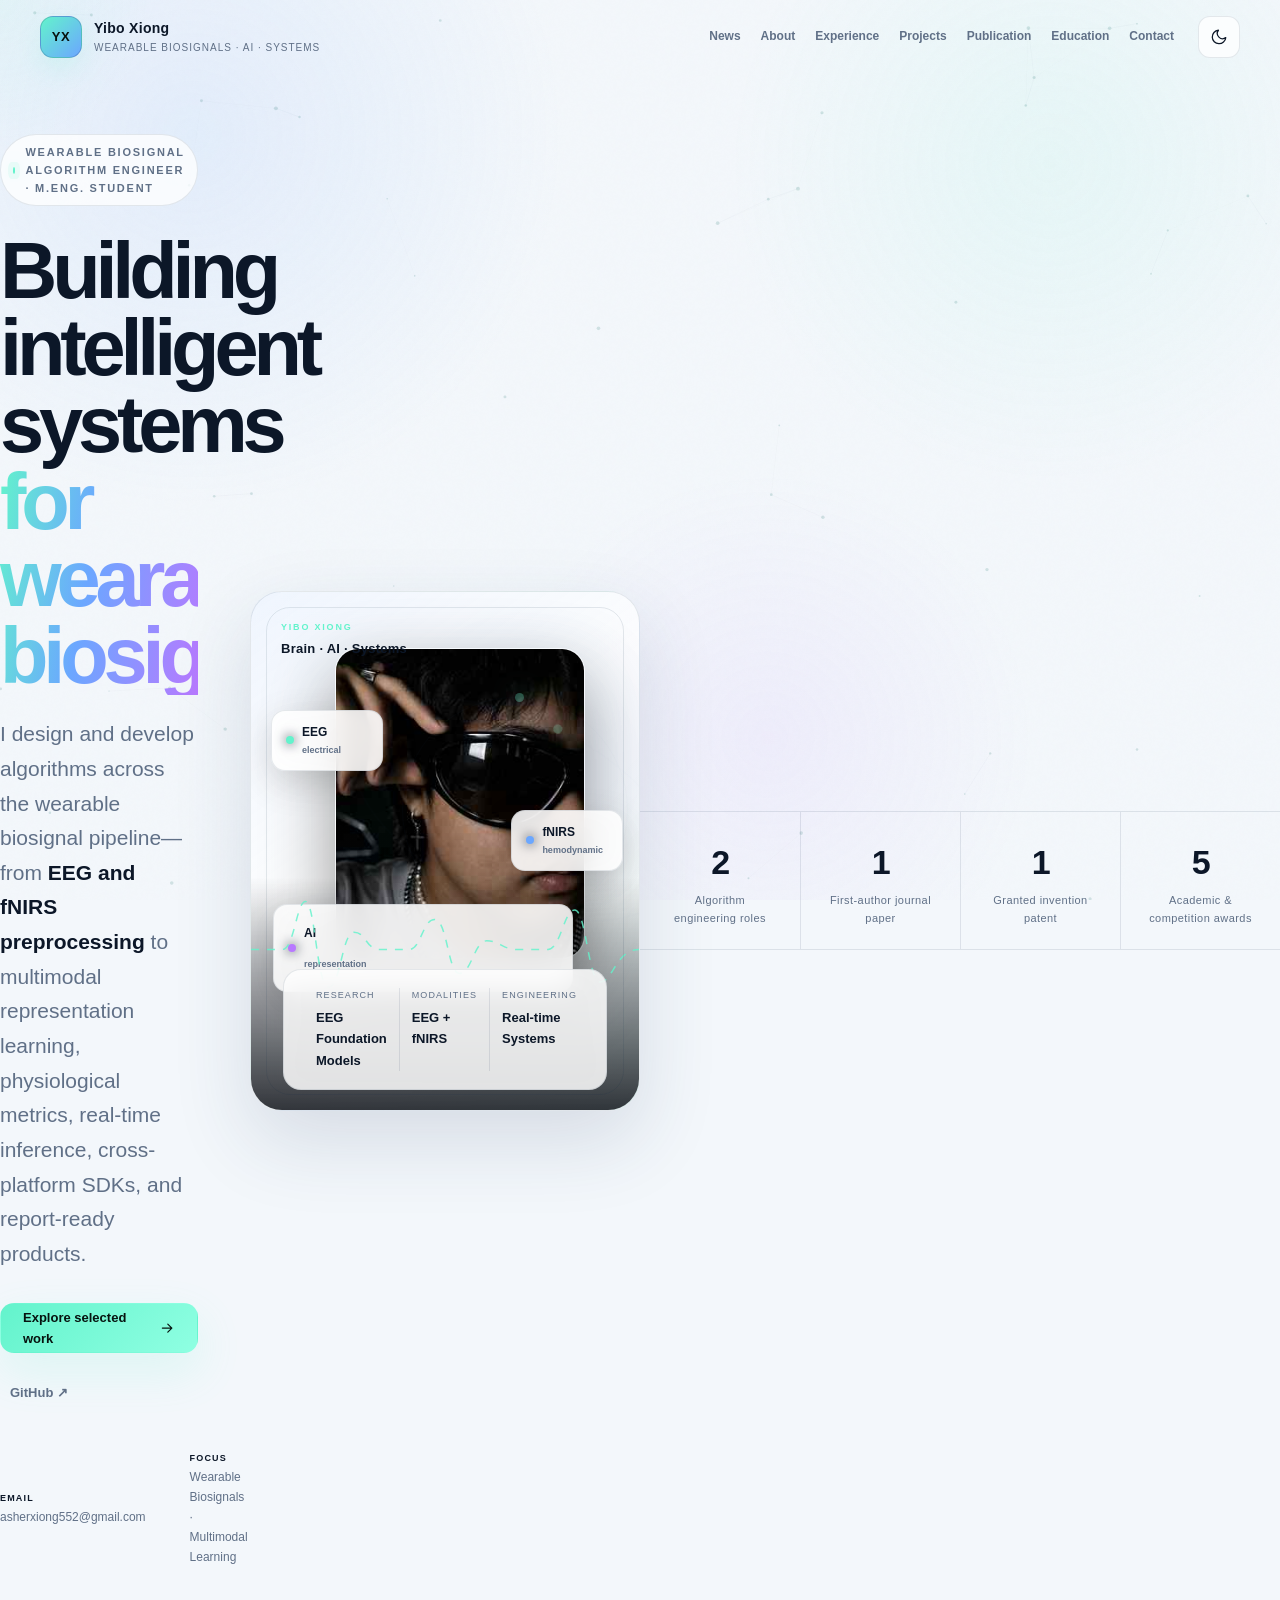
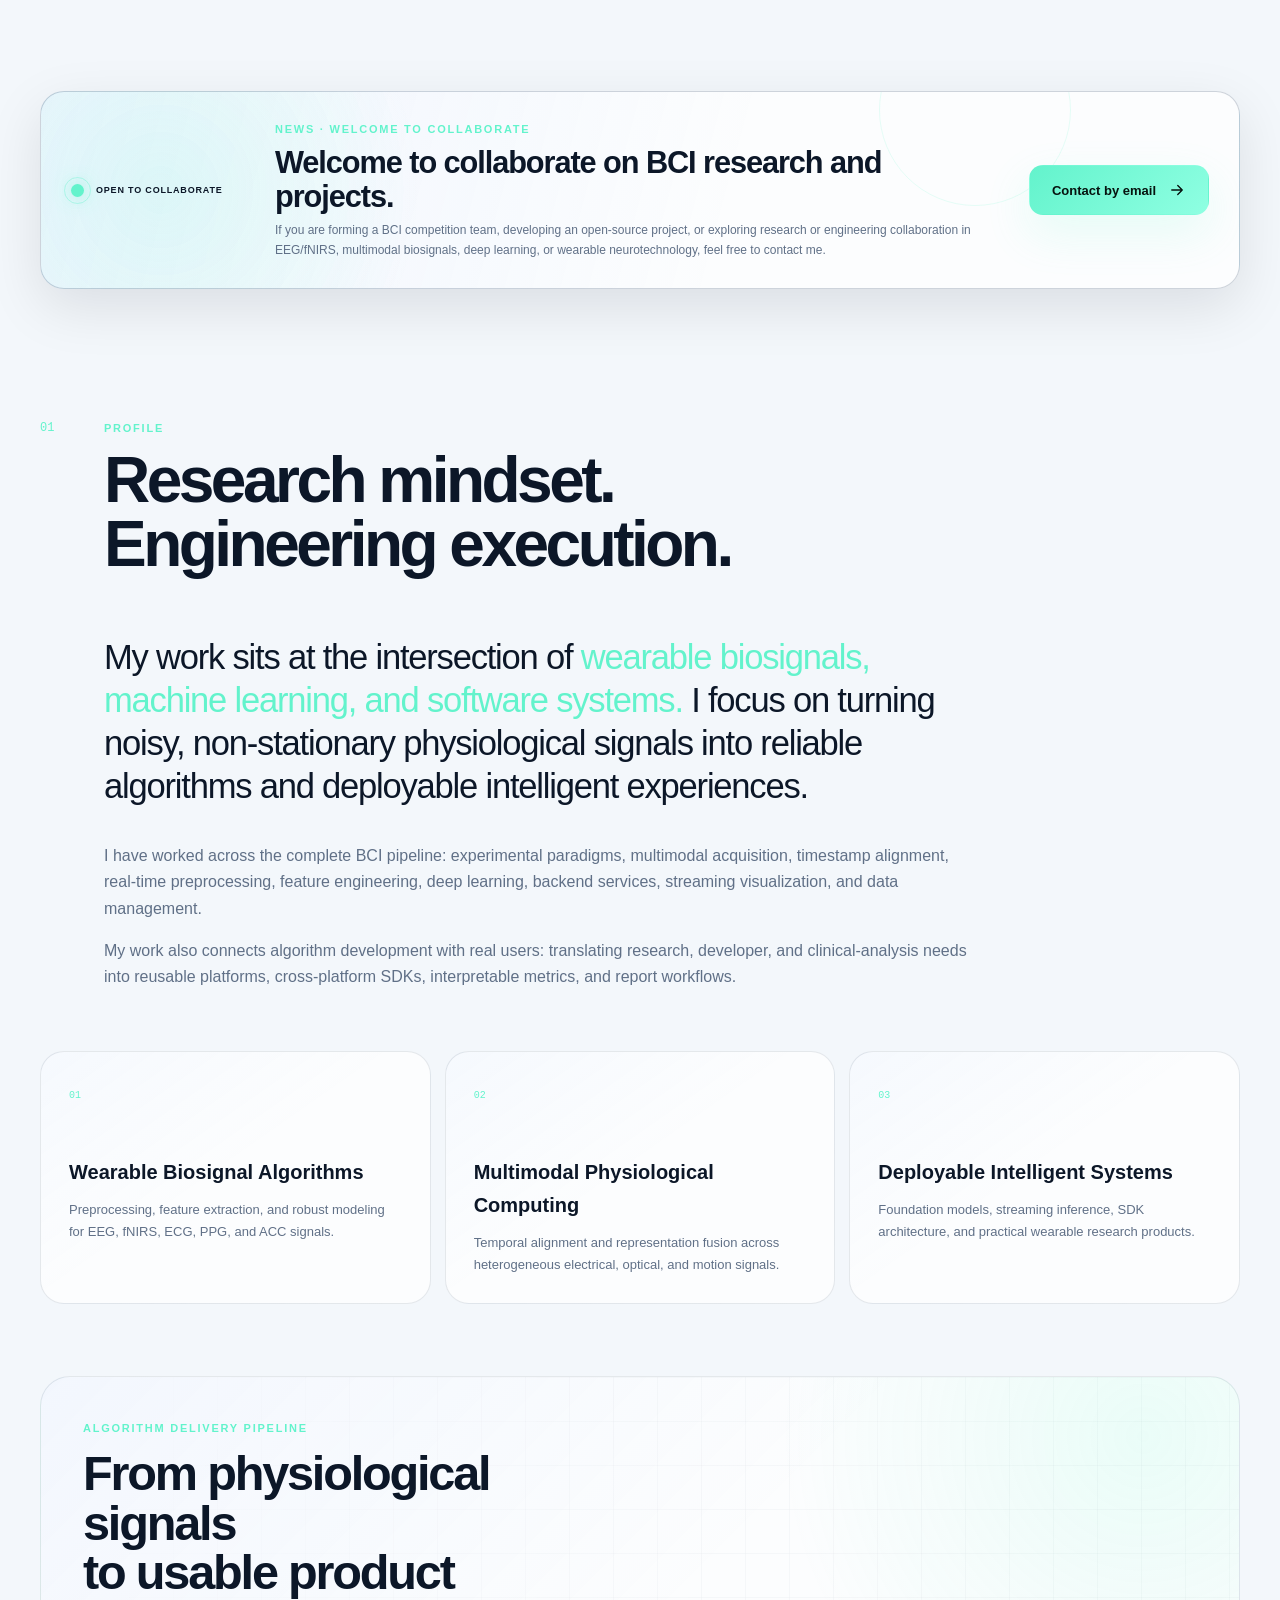
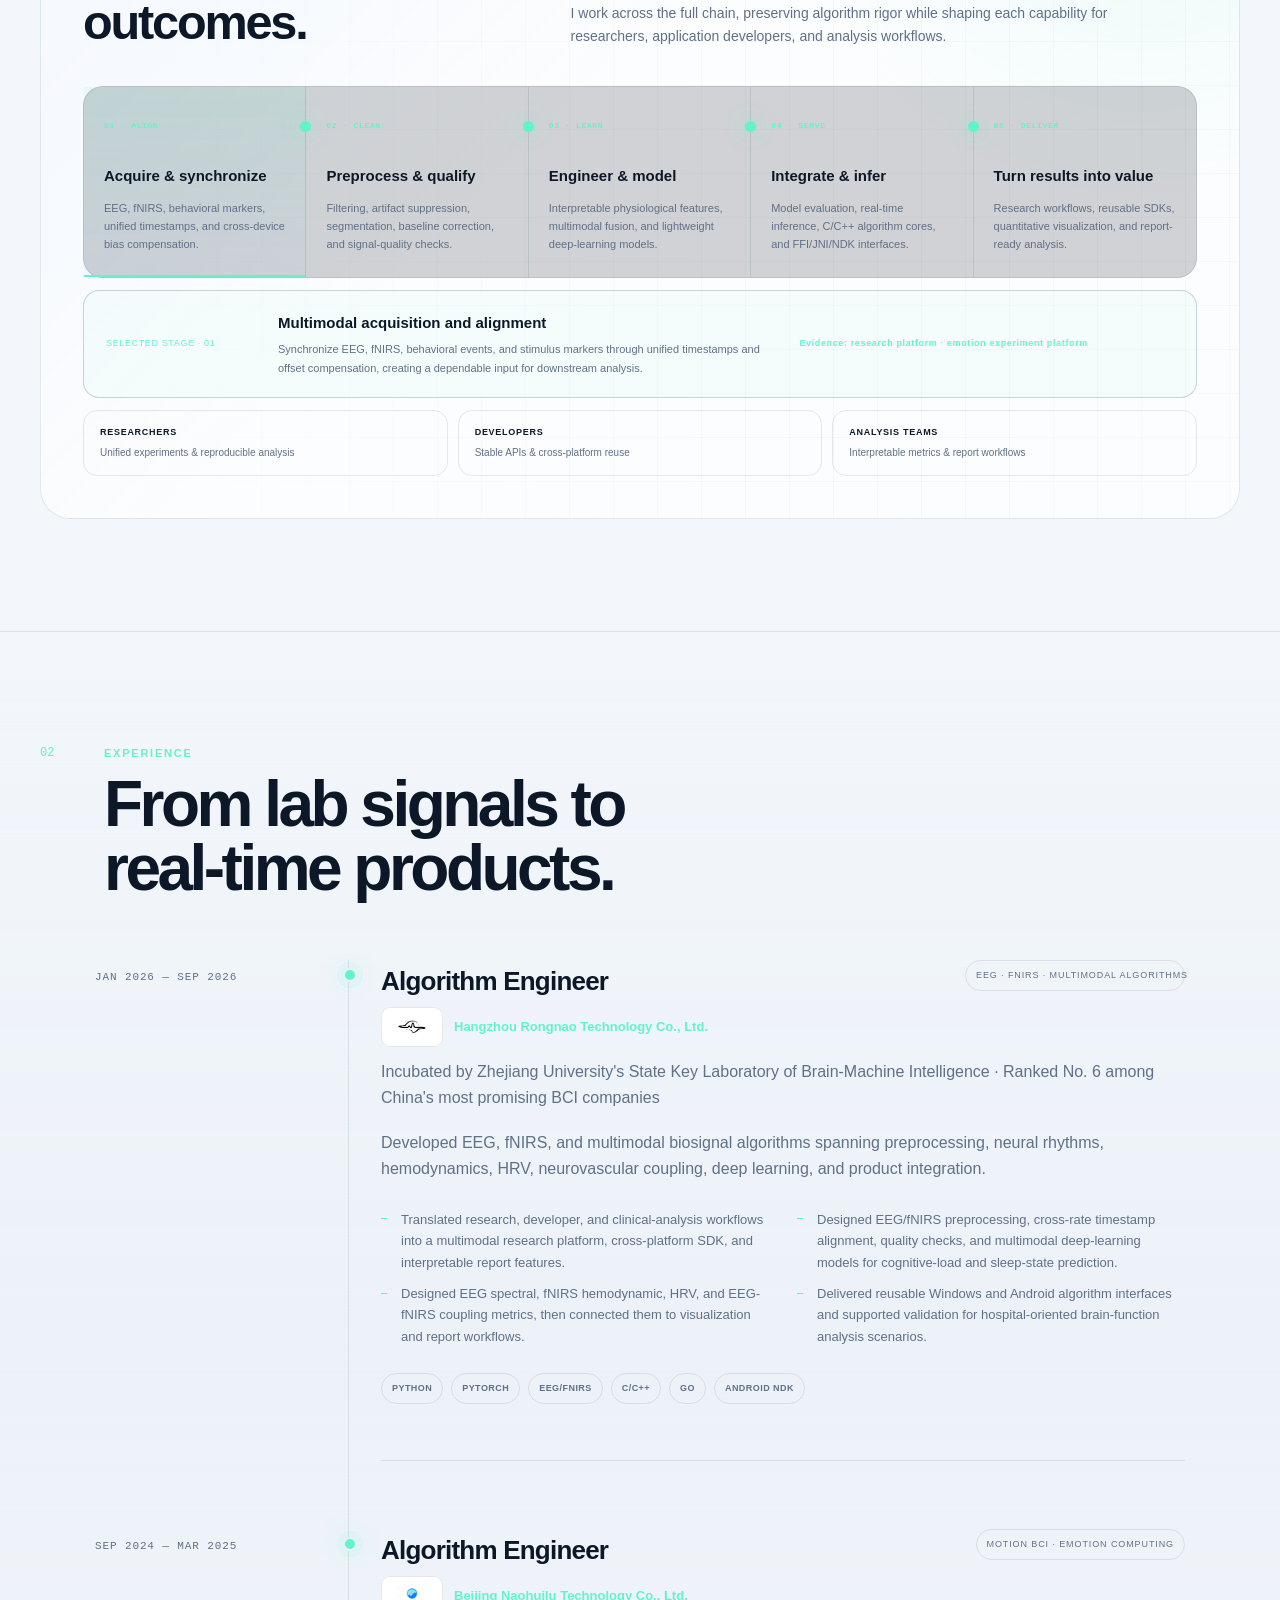
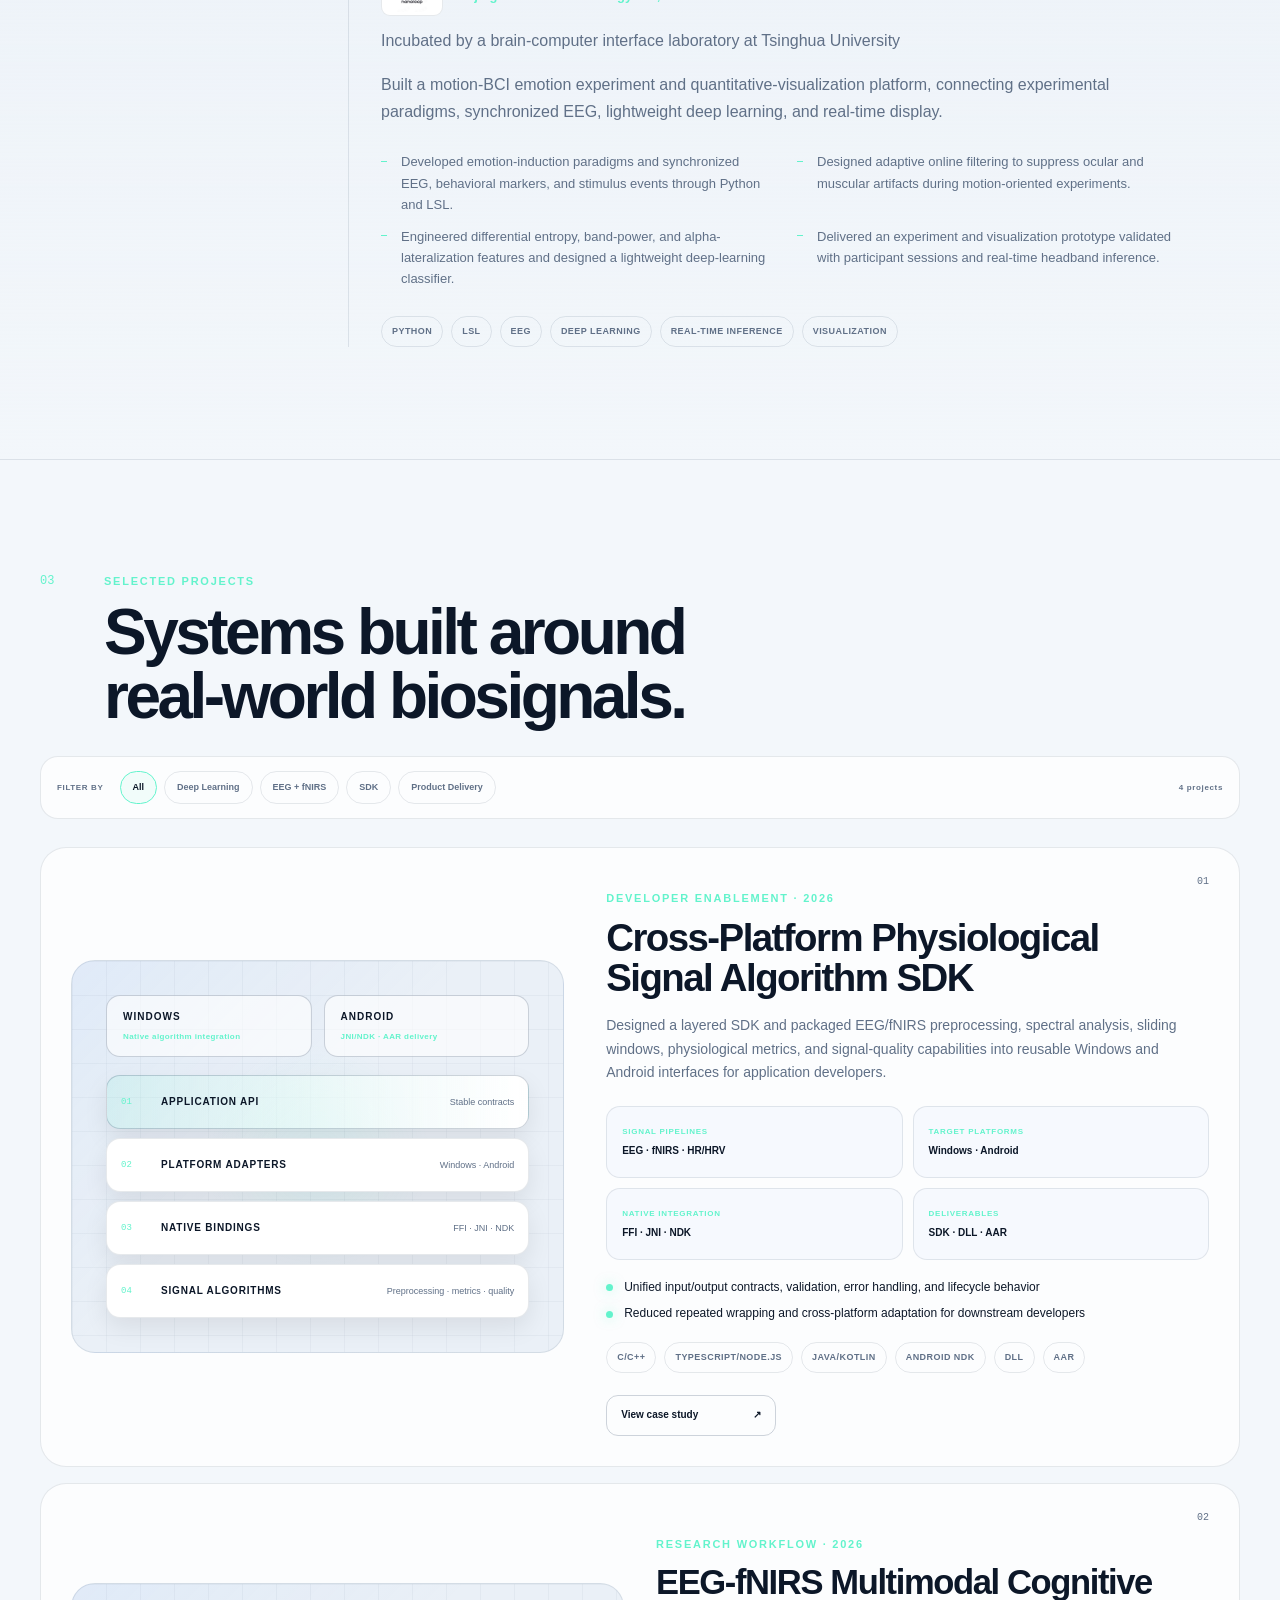
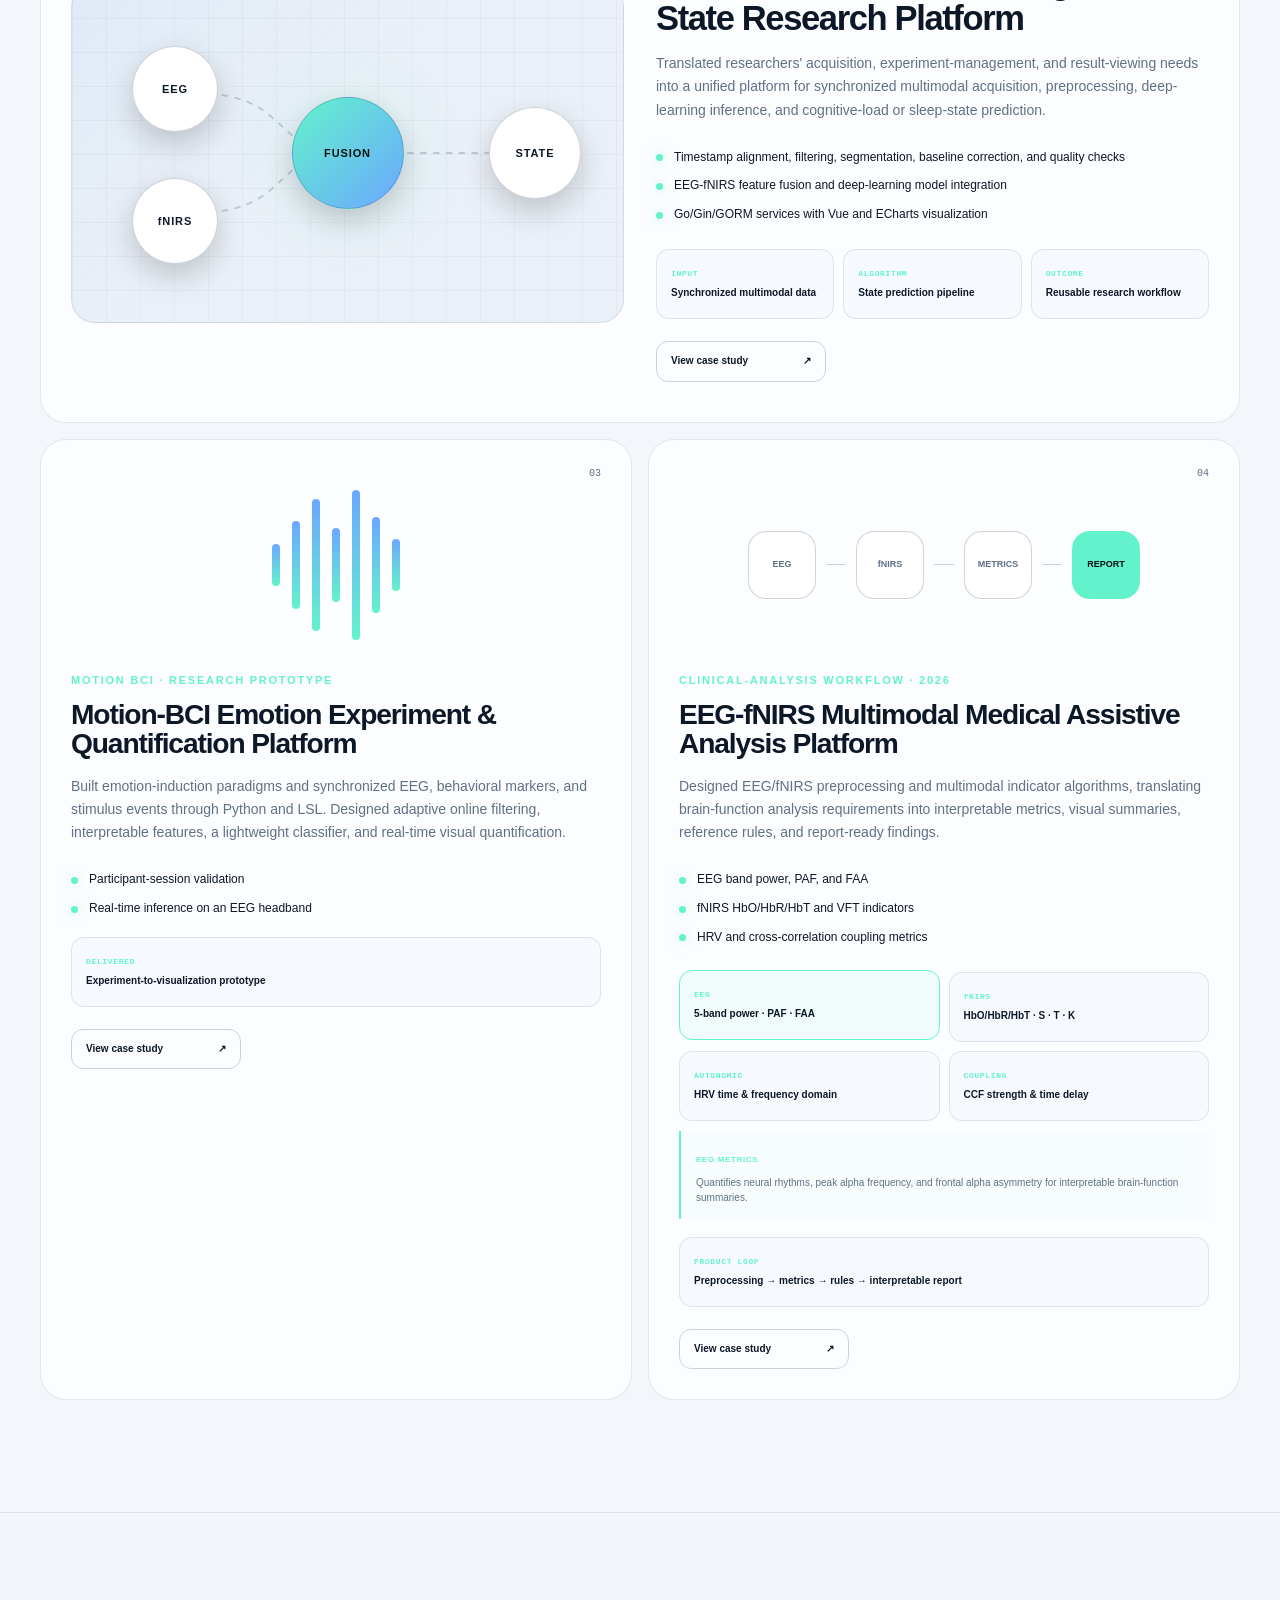
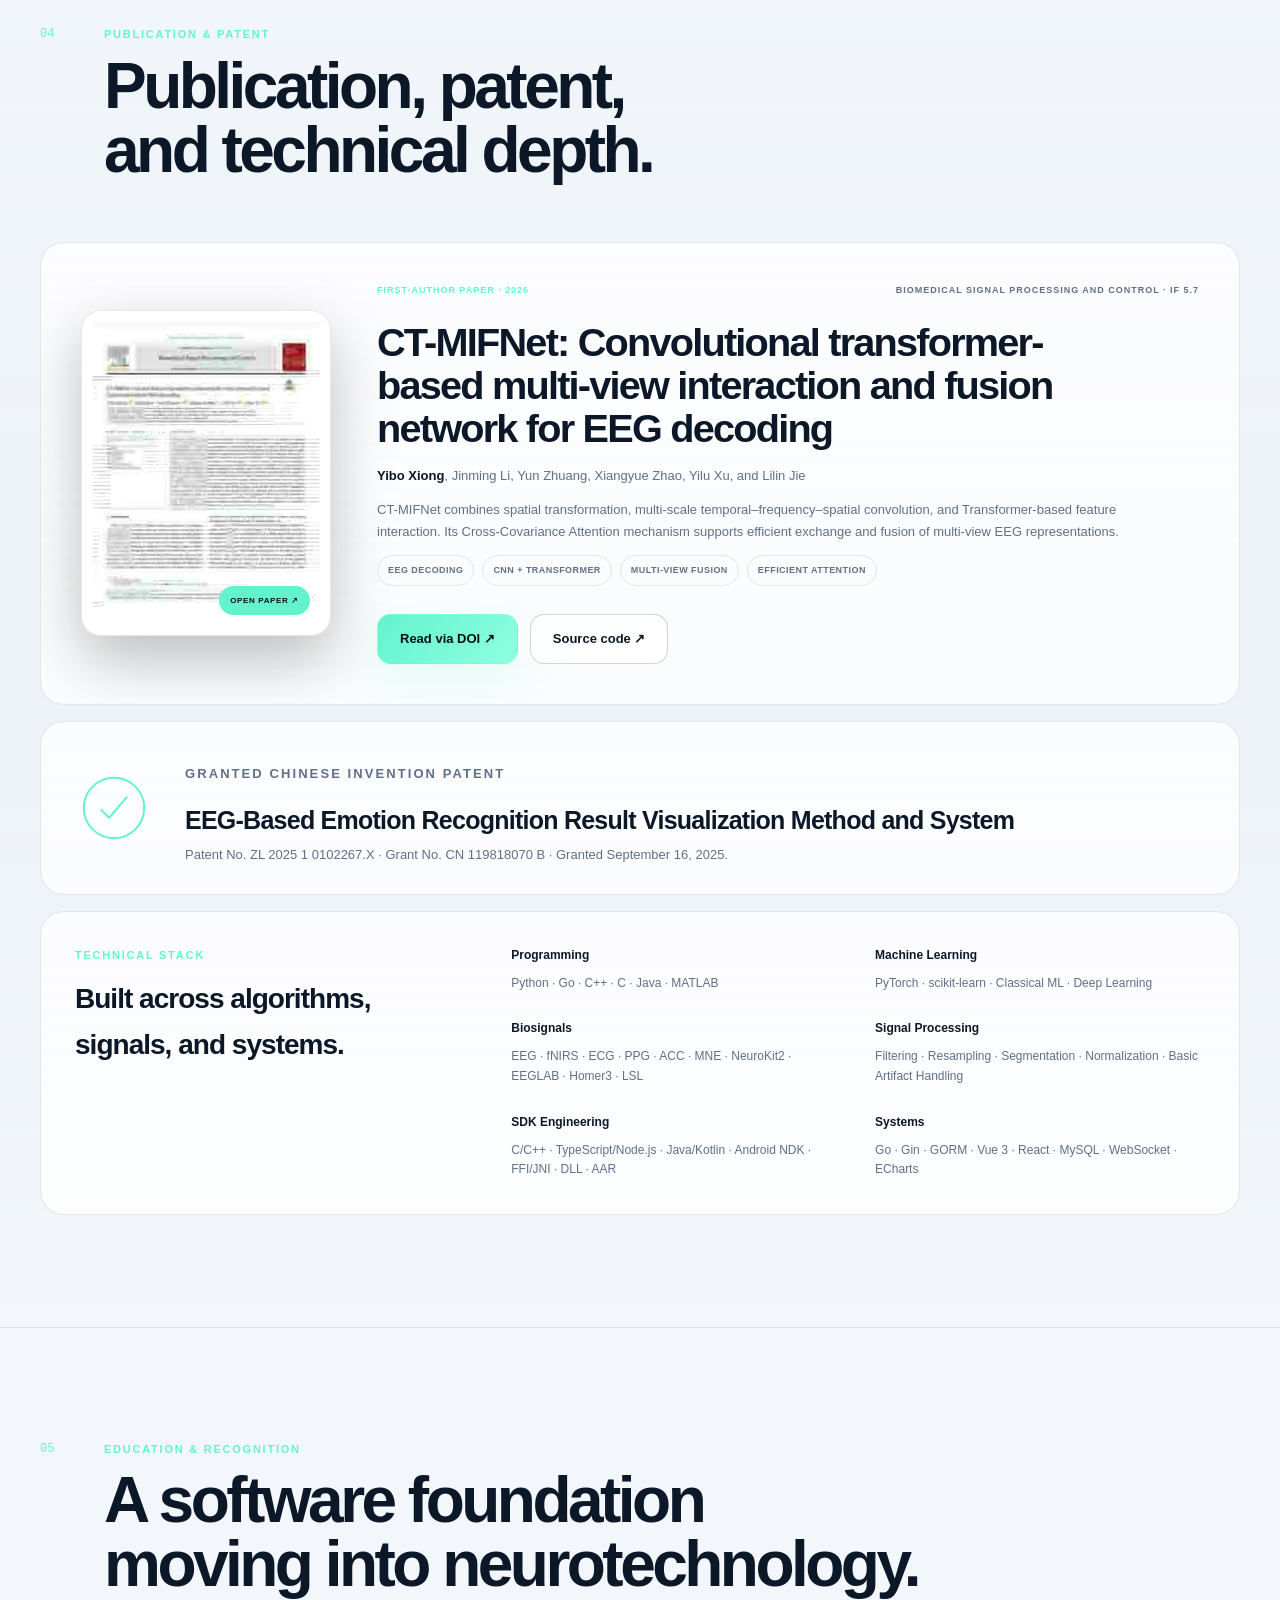
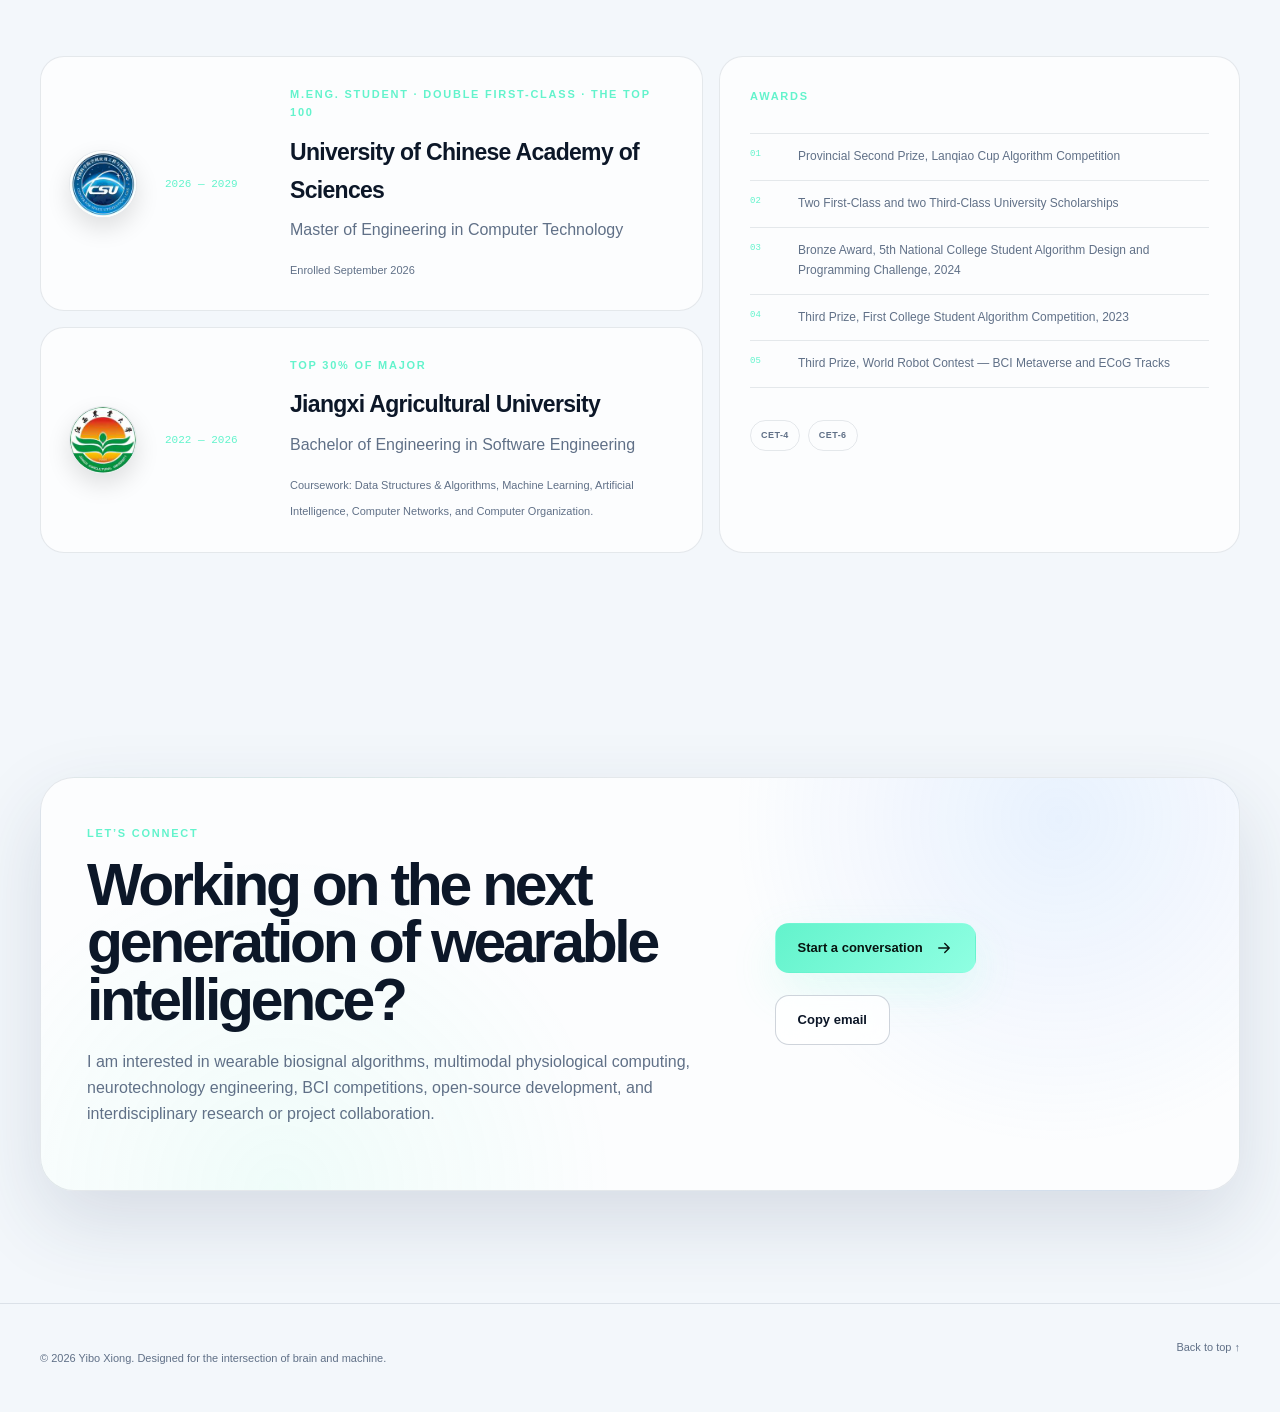
==== index.html @ da82bc23 "Simplify news to collaboration invitation" ====
<!DOCTYPE html>
<html lang="en" data-theme="dark">
<head>
  <meta charset="UTF-8" />
  <meta name="viewport" content="width=device-width, initial-scale=1.0" />
  <meta name="description" content="Yibo Xiong — Wearable Biosignal Algorithm Engineer building cross-platform SDKs and deployable systems for EEG, fNIRS, ECG, PPG, ACC, and multimodal physiological signals." />
  <meta name="theme-color" content="#070b14" />
  <meta property="og:title" content="Yibo Xiong — Wearable Biosignal Algorithm Engineer" />
  <meta property="og:description" content="Algorithms and intelligent systems for wearable biosignals." />
  <meta property="og:type" content="website" />
  <meta property="og:image" content="assets/og-cover.svg" />
  <title>Yibo Xiong — Wearable Biosignal Algorithm Engineer</title>
  <link rel="icon" href="assets/favicon.svg" type="image/svg+xml" />
  <link rel="stylesheet" href="styles.css?v=20260909e" />
  <script type="application/ld+json">
  {
    "@context": "https://schema.org",
    "@type": "Person",
    "name": "Yibo Xiong",
    "jobTitle": "Wearable Biosignal Algorithm Engineer",
    "email": "mailto:asherxiong552@gmail.com",
    "knowsAbout": [
      "Brain-Computer Interfaces",
      "EEG",
      "fNIRS",
      "ECG",
      "PPG",
      "Accelerometer Signals",
      "Wearable Biosignal Processing",
      "Deep Learning",
      "Multimodal Signal Processing",
      "Real-Time Neurotechnology"
    ]
  }
  </script>
</head>
<body>
  <a class="skip-link" href="#main-content">Skip to content</a>
  <div class="scroll-progress" aria-hidden="true"><span></span></div>

  <canvas id="neural-canvas" aria-hidden="true"></canvas>
  <div class="noise" aria-hidden="true"></div>
  <div class="cursor-glow" aria-hidden="true"></div>

  <header class="site-header">
    <nav class="nav container" aria-label="Primary navigation">
      <a class="brand" href="#top" aria-label="Yibo Xiong home">
        <span class="brand-mark">YX</span>
        <span class="brand-copy">
          <strong>Yibo Xiong</strong>
          <small>Wearable Biosignals · AI · Systems</small>
        </span>
      </a>

      <button class="nav-toggle" type="button" aria-label="Open navigation" aria-expanded="false">
        <span></span><span></span><span></span>
      </button>

      <div class="nav-links">
        <a href="#news">News</a>
        <a href="#about">About</a>
        <a href="#experience">Experience</a>
        <a href="#work">Projects</a>
        <a href="#research">Publication</a>
        <a href="#education">Education</a>
        <a href="#contact">Contact</a>
      </div>

      <button class="theme-toggle" type="button" aria-label="Switch color theme">
        <svg class="sun-icon" viewBox="0 0 24 24" aria-hidden="true">
          <circle cx="12" cy="12" r="4"></circle>
          <path d="M12 2v2M12 20v2M4.93 4.93l1.42 1.42M17.66 17.66l1.41 1.41M2 12h2M20 12h2M4.93 19.07l1.42-1.42M17.66 6.34l1.41-1.41"></path>
        </svg>
        <svg class="moon-icon" viewBox="0 0 24 24" aria-hidden="true">
          <path d="M21 12.79A9 9 0 1 1 11.21 3 7 7 0 0 0 21 12.79Z"></path>
        </svg>
      </button>
    </nav>
  </header>

  <main id="main-content">
    <section class="hero section" id="top">
      <div class="container hero-grid">
        <div class="hero-copy reveal">
          <div class="eyebrow">
            <span class="status-dot"></span>
            Wearable Biosignal Algorithm Engineer · M.Eng. Student
          </div>

          <h1>
            Building intelligent systems
            <span class="gradient-text">for wearable biosignals.</span>
          </h1>

          <p class="hero-lead">
            I design and develop algorithms across the wearable biosignal pipeline—from
            <strong>EEG and fNIRS preprocessing</strong> to multimodal representation learning,
            physiological metrics, real-time inference, cross-platform SDKs, and report-ready products.
          </p>

          <div class="hero-actions">
            <a class="button button-primary" href="#work">
              Explore selected work
              <svg viewBox="0 0 24 24" aria-hidden="true"><path d="M5 12h14M13 6l6 6-6 6"></path></svg>
            </a>
            <a class="button button-ghost" href="https://github.com/XCZchaos" target="_blank" rel="noopener">GitHub ↗</a>
          </div>

          <div class="hero-meta">
            <a href="mailto:asherxiong552@gmail.com">
              <span>Email</span>
              asherxiong552@gmail.com
            </a>
            <span class="meta-divider"></span>
            <span>
              <span>Focus</span>
              Wearable Biosignals · Multimodal Learning
            </span>
          </div>
        </div>

        <div class="hero-visual reveal" aria-label="Interactive neural signal visualization">
          <div class="orbital-card portrait-orbit">
            <img class="hero-portrait" fetchpriority="high" decoding="async" src="assets/profile.webp" onerror="this.onerror=null;this.src='assets/profile.svg'" alt="Portrait of Yibo Xiong" />
            <div class="portrait-shade"></div>
            <div class="orbital-ring ring-one"></div>
            <div class="orbital-ring ring-two"></div>
            <div class="portrait-signature"><span>YIBO XIONG</span><strong>Brain · AI · Systems</strong></div>
            <div class="signal-chip chip-eeg"><span class="chip-dot"></span>EEG<small>electrical</small></div>
            <div class="signal-chip chip-fnirs"><span class="chip-dot"></span>fNIRS<small>hemodynamic</small></div>
            <div class="signal-chip chip-ai"><span class="chip-dot"></span>AI<small>representation</small></div>
            <svg class="wave wave-one" viewBox="0 0 520 140" preserveAspectRatio="none" aria-hidden="true"><path d="M0,74 C25,74 24,74 42,74 C58,74 61,18 73,18 C86,18 88,118 104,118 C120,118 122,54 138,54 C155,54 153,74 173,74 C191,74 195,74 212,74 C228,74 230,39 246,39 C263,39 264,102 279,102 C296,102 299,64 316,64 C334,64 337,74 356,74 C375,74 377,74 398,74 C415,74 419,28 434,28 C449,28 452,112 468,112 C485,112 489,74 520,74"></path></svg>
            <div class="metric-panel"><div><small>Research</small><strong>EEG Foundation Models</strong></div><div><small>Modalities</small><strong>EEG + fNIRS</strong></div><div><small>Engineering</small><strong>Real-time Systems</strong></div></div>
          </div>
        </div>
      </div>

      <div class="container stat-strip reveal">
        <article>
          <strong data-count="2">0</strong>
          <span>Algorithm engineering roles</span>
        </article>
        <article>
          <strong data-count="1">0</strong>
          <span>First-author journal paper</span>
        </article>
        <article>
          <strong data-count="1">0</strong>
          <span>Granted invention patent</span>
        </article>
        <article>
          <strong data-count="5">0</strong>
          <span>Academic & competition awards</span>
        </article>
      </div>
    </section>

    <section class="news-section" id="news" aria-labelledby="news-title">
      <div class="container">
        <article class="news-card reveal">
          <div class="news-status" aria-hidden="true">
            <span class="news-pulse"></span>
            <small>OPEN TO COLLABORATE</small>
          </div>
          <div class="news-copy">
            <p class="kicker">NEWS · WELCOME TO COLLABORATE</p>
            <h2 id="news-title">Welcome to collaborate on BCI research and projects.</h2>
            <p>If you are forming a BCI competition team, developing an open-source project, or exploring research or engineering collaboration in EEG/fNIRS, multimodal biosignals, deep learning, or wearable neurotechnology, feel free to contact me.</p>
          </div>
          <a class="button button-primary news-action" href="mailto:asherxiong552@gmail.com?subject=BCI%20Research%20or%20Project%20Collaboration">
            Contact by email
            <svg viewBox="0 0 24 24" aria-hidden="true"><path d="M5 12h14M13 6l6 6-6 6"></path></svg>
          </a>
        </article>
      </div>
    </section>

    <section class="section" id="about">
      <div class="container">
        <div class="section-heading reveal">
          <span class="section-index">01</span>
          <div>
            <p class="kicker">Profile</p>
            <h2>Research mindset.<br />Engineering execution.</h2>
          </div>
        </div>

        <div class="about-grid">
          <article class="about-statement reveal">
            <p class="large-copy">
              My work sits at the intersection of
              <span>wearable biosignals, machine learning, and software systems.</span>
              I focus on turning noisy, non-stationary physiological signals
              into reliable algorithms and deployable intelligent experiences.
            </p>
            <p>
              I have worked across the complete BCI pipeline: experimental paradigms,
              multimodal acquisition, timestamp alignment, real-time preprocessing,
              feature engineering, deep learning, backend services, streaming
              visualization, and data management.
            </p>
            <p>
              My work also connects algorithm development with real users: translating
              research, developer, and clinical-analysis needs into reusable platforms,
              cross-platform SDKs, interpretable metrics, and report workflows.
            </p>
          </article>

          <div class="focus-grid focus-grid-three reveal">
            <article class="focus-card"><span>01</span><h3>Wearable Biosignal Algorithms</h3><p>Preprocessing, feature extraction, and robust modeling for EEG, fNIRS, ECG, PPG, and ACC signals.</p></article>
            <article class="focus-card"><span>02</span><h3>Multimodal Physiological Computing</h3><p>Temporal alignment and representation fusion across heterogeneous electrical, optical, and motion signals.</p></article>
            <article class="focus-card"><span>03</span><h3>Deployable Intelligent Systems</h3><p>Foundation models, streaming inference, SDK architecture, and practical wearable research products.</p></article>
          </div>
        </div>

        <article class="delivery-pipeline reveal" aria-labelledby="pipeline-title">
          <div class="pipeline-intro">
            <p class="kicker">Algorithm delivery pipeline</p>
            <h3 id="pipeline-title">From physiological signals<br />to usable product outcomes.</h3>
            <p>I work across the full chain, preserving algorithm rigor while shaping each capability for researchers, application developers, and analysis workflows.</p>
          </div>
          <div class="pipeline-stages" role="group" aria-label="Interactive algorithm delivery stages">
            <button class="pipeline-stage active" type="button" data-stage="align" aria-pressed="true">
              <span>01 · ALIGN</span>
              <strong>Acquire & synchronize</strong>
              <p>EEG, fNIRS, behavioral markers, unified timestamps, and cross-device bias compensation.</p>
            </button>
            <button class="pipeline-stage" type="button" data-stage="clean" aria-pressed="false">
              <span>02 · CLEAN</span>
              <strong>Preprocess & qualify</strong>
              <p>Filtering, artifact suppression, segmentation, baseline correction, and signal-quality checks.</p>
            </button>
            <button class="pipeline-stage" type="button" data-stage="learn" aria-pressed="false">
              <span>03 · LEARN</span>
              <strong>Engineer & model</strong>
              <p>Interpretable physiological features, multimodal fusion, and lightweight deep-learning models.</p>
            </button>
            <button class="pipeline-stage" type="button" data-stage="serve" aria-pressed="false">
              <span>04 · SERVE</span>
              <strong>Integrate & infer</strong>
              <p>Model evaluation, real-time inference, C/C++ algorithm cores, and FFI/JNI/NDK interfaces.</p>
            </button>
            <button class="pipeline-stage" type="button" data-stage="deliver" aria-pressed="false">
              <span>05 · DELIVER</span>
              <strong>Turn results into value</strong>
              <p>Research workflows, reusable SDKs, quantitative visualization, and report-ready analysis.</p>
            </button>
          </div>
          <div class="pipeline-detail" aria-live="polite">
            <span>SELECTED STAGE · 01</span>
            <div><h4>Multimodal acquisition and alignment</h4><p>Synchronize EEG, fNIRS, behavioral events, and stimulus markers through unified timestamps and offset compensation, creating a dependable input for downstream analysis.</p></div>
            <strong>Evidence: research platform · emotion experiment platform</strong>
          </div>
          <div class="audience-strip" aria-label="Primary users served">
            <span>RESEARCHERS<small>Unified experiments & reproducible analysis</small></span>
            <span>DEVELOPERS<small>Stable APIs & cross-platform reuse</small></span>
            <span>ANALYSIS TEAMS<small>Interpretable metrics & report workflows</small></span>
          </div>
        </article>
      </div>
    </section>

    <section class="section section-alt" id="experience">
      <div class="container">
        <div class="section-heading reveal">
          <span class="section-index">02</span>
          <div>
            <p class="kicker">Experience</p>
            <h2>From lab signals to<br />real-time products.</h2>
          </div>
        </div>

        <div class="timeline">
          <article class="timeline-item reveal">
            <div class="timeline-date">JAN 2026 — SEP 2026</div>
            <div class="timeline-marker"></div>
            <div class="timeline-content">
              <div class="role-heading">
                <div>
                  <h3>Algorithm Engineer</h3>
                  <p class="company-line"><img src="assets/rongnao-logo-v2.png" alt="Rongnao Technology logo" /><span>Hangzhou Rongnao Technology Co., Ltd.</span></p>
                </div>
                <span>EEG · fNIRS · Multimodal algorithms</span>
              </div>
              <p class="company-note">Incubated by Zhejiang University's State Key Laboratory of Brain-Machine Intelligence · Ranked No. 6 among China's most promising BCI companies</p>
              <p>
                Developed EEG, fNIRS, and multimodal biosignal algorithms spanning preprocessing,
                neural rhythms, hemodynamics, HRV, neurovascular coupling, deep learning, and product integration.
              </p>
              <ul>
                <li>Translated research, developer, and clinical-analysis workflows into a multimodal research platform, cross-platform SDK, and interpretable report features.</li>
                <li>Designed EEG/fNIRS preprocessing, cross-rate timestamp alignment, quality checks, and multimodal deep-learning models for cognitive-load and sleep-state prediction.</li>
                <li>Designed EEG spectral, fNIRS hemodynamic, HRV, and EEG-fNIRS coupling metrics, then connected them to visualization and report workflows.</li>
                <li>Delivered reusable Windows and Android algorithm interfaces and supported validation for hospital-oriented brain-function analysis scenarios.</li>
              </ul>
              <div class="tag-row">
                <span>Python</span><span>PyTorch</span><span>EEG/fNIRS</span><span>C/C++</span><span>Go</span><span>Android NDK</span>
              </div>
            </div>
          </article>

          <article class="timeline-item reveal">
            <div class="timeline-date">SEP 2024 — MAR 2025</div>
            <div class="timeline-marker"></div>
            <div class="timeline-content">
              <div class="role-heading">
                <div>
                  <h3>Algorithm Engineer</h3>
                  <p class="company-line"><img src="assets/naohuilu-logo-v2.png" alt="Naohuilu Technology logo" /><span>Beijing Naohuilu Technology Co., Ltd.</span></p>
                </div>
                <span>Motion BCI · Emotion computing</span>
              </div>
              <p class="company-note">Incubated by a brain-computer interface laboratory at Tsinghua University</p>
              <p>
                Built a motion-BCI emotion experiment and quantitative-visualization platform,
                connecting experimental paradigms, synchronized EEG, lightweight deep learning, and real-time display.
              </p>
              <ul>
                <li>Developed emotion-induction paradigms and synchronized EEG, behavioral markers, and stimulus events through Python and LSL.</li>
                <li>Designed adaptive online filtering to suppress ocular and muscular artifacts during motion-oriented experiments.</li>
                <li>Engineered differential entropy, band-power, and alpha-lateralization features and designed a lightweight deep-learning classifier.</li>
                <li>Delivered an experiment and visualization prototype validated with participant sessions and real-time headband inference.</li>
              </ul>
              <div class="tag-row">
                <span>Python</span><span>LSL</span><span>EEG</span><span>Deep Learning</span><span>Real-time Inference</span><span>Visualization</span>
              </div>
            </div>
          </article>
        </div>
      </div>
    </section>

    <section class="section" id="work">
      <div class="container">
        <div class="section-heading reveal">
          <span class="section-index">03</span>
          <div>
            <p class="kicker">Selected Projects</p>
            <h2>Systems built around<br />real-world biosignals.</h2>
          </div>
        </div>

        <div class="project-toolbar reveal" aria-label="Filter selected projects">
          <span>FILTER BY</span>
          <div role="group" aria-label="Project categories">
            <button class="project-filter active" type="button" data-filter="all" aria-pressed="true">All</button>
            <button class="project-filter" type="button" data-filter="deep-learning" aria-pressed="false">Deep Learning</button>
            <button class="project-filter" type="button" data-filter="eeg-fnirs" aria-pressed="false">EEG + fNIRS</button>
            <button class="project-filter" type="button" data-filter="sdk" aria-pressed="false">SDK</button>
            <button class="project-filter" type="button" data-filter="product" aria-pressed="false">Product Delivery</button>
          </div>
          <p class="project-count" aria-live="polite">4 projects</p>
        </div>

        <div class="project-grid">
          <article class="project-card project-featured project-sdk reveal" data-project-tags="sdk eeg-fnirs product" data-project-id="sdk">
            <div class="project-number">01</div>
            <div class="project-graphic sdk-architecture" aria-hidden="true">
              <div class="sdk-platforms">
                <span>WINDOWS<small>Native algorithm integration</small></span>
                <span>ANDROID<small>JNI/NDK · AAR delivery</small></span>
              </div>
              <div class="sdk-layers">
                <div><span>01</span><strong>APPLICATION API</strong><small>Stable contracts</small></div>
                <div><span>02</span><strong>PLATFORM ADAPTERS</strong><small>Windows · Android</small></div>
                <div><span>03</span><strong>NATIVE BINDINGS</strong><small>FFI · JNI · NDK</small></div>
                <div><span>04</span><strong>SIGNAL ALGORITHMS</strong><small>Preprocessing · metrics · quality</small></div>
              </div>
            </div>
            <div class="project-copy">
              <p class="project-type">Developer enablement · 2026</p>
              <h3>Cross-Platform Physiological Signal Algorithm SDK</h3>
              <p>
                Designed a layered SDK and packaged EEG/fNIRS preprocessing, spectral analysis,
                sliding windows, physiological metrics, and signal-quality capabilities into
                reusable Windows and Android interfaces for application developers.
              </p>
              <div class="sdk-capabilities">
                <div><small>Signal pipelines</small><strong>EEG · fNIRS · HR/HRV</strong></div>
                <div><small>Target platforms</small><strong>Windows · Android</strong></div>
                <div><small>Native integration</small><strong>FFI · JNI · NDK</strong></div>
                <div><small>Deliverables</small><strong>SDK · DLL · AAR</strong></div>
              </div>
              <div class="project-highlights">
                <span>Unified input/output contracts, validation, error handling, and lifecycle behavior</span>
                <span>Reduced repeated wrapping and cross-platform adaptation for downstream developers</span>
              </div>
              <div class="tag-row">
                <span>C/C++</span><span>TypeScript/Node.js</span><span>Java/Kotlin</span><span>Android NDK</span><span>DLL</span><span>AAR</span>
              </div>
              <button class="project-open" type="button" data-project-open="sdk">View case study <span>↗</span></button>
            </div>
          </article>

          <article class="project-card project-featured reveal" data-project-tags="deep-learning eeg-fnirs product" data-project-id="research-platform">
            <div class="project-number">02</div>
            <div class="project-graphic graphic-multimodal" aria-hidden="true">
              <div class="modality eeg-node">EEG</div>
              <div class="modality fnirs-node">fNIRS</div>
              <div class="fusion-node">FUSION</div>
              <div class="prediction-node">STATE</div>
              <svg viewBox="0 0 600 340">
                <path d="M135 105 C240 105 215 170 300 170"></path>
                <path d="M135 235 C240 235 215 170 300 170"></path>
                <path d="M365 170 C430 170 445 170 500 170"></path>
              </svg>
            </div>
            <div class="project-copy">
              <p class="project-type">Research workflow · 2026</p>
              <h3>EEG-fNIRS Multimodal Cognitive State Research Platform</h3>
              <p>
                Translated researchers' acquisition, experiment-management, and result-viewing
                needs into a unified platform for synchronized multimodal acquisition, preprocessing,
                deep-learning inference, and cognitive-load or sleep-state prediction.
              </p>
              <div class="project-highlights">
                <span>Timestamp alignment, filtering, segmentation, baseline correction, and quality checks</span>
                <span>EEG-fNIRS feature fusion and deep-learning model integration</span>
                <span>Go/Gin/GORM services with Vue and ECharts visualization</span>
              </div>
              <div class="outcome-strip">
                <div><small>INPUT</small><strong>Synchronized multimodal data</strong></div>
                <div><small>ALGORITHM</small><strong>State prediction pipeline</strong></div>
                <div><small>OUTCOME</small><strong>Reusable research workflow</strong></div>
              </div>
              <button class="project-open" type="button" data-project-open="research-platform">View case study <span>↗</span></button>
            </div>
          </article>

          <article class="project-card reveal" data-project-tags="deep-learning product" data-project-id="emotion-platform">
            <div class="project-number">03</div>
            <div class="mini-wave" aria-hidden="true">
              <span></span><span></span><span></span><span></span><span></span><span></span><span></span>
            </div>
            <div class="project-copy">
              <p class="project-type">Motion BCI · Research prototype</p>
              <h3>Motion-BCI Emotion Experiment & Quantification Platform</h3>
              <p>
                Built emotion-induction paradigms and synchronized EEG, behavioral markers,
                and stimulus events through Python and LSL. Designed adaptive online filtering,
                interpretable features, a lightweight classifier, and real-time visual quantification.
              </p>
              <div class="project-highlights">
                <span>Participant-session validation</span>
                <span>Real-time inference on an EEG headband</span>
              </div>
              <div class="compact-outcome"><small>DELIVERED</small><strong>Experiment-to-visualization prototype</strong></div>
              <button class="project-open" type="button" data-project-open="emotion-platform">View case study <span>↗</span></button>
            </div>
          </article>

          <article class="project-card reveal" data-project-tags="eeg-fnirs product" data-project-id="medical-platform">
            <div class="project-number">04</div>
            <div class="pipeline-graphic" aria-hidden="true">
              <span>EEG</span><i></i><span>fNIRS</span><i></i><span>METRICS</span><i></i><span>REPORT</span>
            </div>
            <div class="project-copy">
              <p class="project-type">Clinical-analysis workflow · 2026</p>
              <h3>EEG-fNIRS Multimodal Medical Assistive Analysis Platform</h3>
              <p>
                Designed EEG/fNIRS preprocessing and multimodal indicator algorithms,
                translating brain-function analysis requirements into interpretable metrics,
                visual summaries, reference rules, and report-ready findings.
              </p>
              <div class="project-highlights">
                <span>EEG band power, PAF, and FAA</span>
                <span>fNIRS HbO/HbR/HbT and VFT indicators</span>
                <span>HRV and cross-correlation coupling metrics</span>
              </div>
              <div class="metric-board" role="group" aria-label="Explore medical analysis algorithm groups">
                <button class="metric-option active" type="button" data-metric="eeg" aria-pressed="true"><small>EEG</small><strong>5-band power · PAF · FAA</strong></button>
                <button class="metric-option" type="button" data-metric="fnirs" aria-pressed="false"><small>fNIRS</small><strong>HbO/HbR/HbT · S · T · K</strong></button>
                <button class="metric-option" type="button" data-metric="hrv" aria-pressed="false"><small>AUTONOMIC</small><strong>HRV time & frequency domain</strong></button>
                <button class="metric-option" type="button" data-metric="coupling" aria-pressed="false"><small>COUPLING</small><strong>CCF strength & time delay</strong></button>
              </div>
              <div class="metric-detail" aria-live="polite"><span>EEG METRICS</span><p>Quantifies neural rhythms, peak alpha frequency, and frontal alpha asymmetry for interpretable brain-function summaries.</p></div>
              <div class="compact-outcome"><small>PRODUCT LOOP</small><strong>Preprocessing → metrics → rules → interpretable report</strong></div>
              <button class="project-open" type="button" data-project-open="medical-platform">View case study <span>↗</span></button>
            </div>
          </article>
        </div>
      </div>
    </section>

    <section class="section section-alt" id="research">
      <div class="container">
        <div class="section-heading reveal">
          <span class="section-index">04</span>
          <div>
            <p class="kicker">Publication & Patent</p>
            <h2>Publication, patent,<br />and technical depth.</h2>
          </div>
        </div>

        <div class="research-grid">
          <article class="publication-card publication-feature reveal">
            <a class="paper-preview" href="https://doi.org/10.1016/j.bspc.2025.108421" target="_blank" rel="noopener" aria-label="Open CT-MIFNet paper via DOI"><img src="assets/paper.webp" loading="lazy" decoding="async" onerror="this.onerror=null;this.src='assets/paper.svg'" alt="First page of the CT-MIFNet journal paper" /><span>OPEN PAPER ↗</span></a>
            <div class="publication-copy">
              <div class="pub-topline"><span>FIRST-AUTHOR PAPER · 2026</span><span>Biomedical Signal Processing and Control · IF 5.7</span></div>
              <h3>CT-MIFNet: Convolutional transformer-based multi-view interaction and fusion network for EEG decoding</h3>
              <p class="pub-authors"><strong>Yibo Xiong</strong>, Jinming Li, Yun Zhuang, Xiangyue Zhao, Yilu Xu, and Lilin Jie</p>
              <p>CT-MIFNet combines spatial transformation, multi-scale temporal–frequency–spatial convolution, and Transformer-based feature interaction. Its Cross-Covariance Attention mechanism supports efficient exchange and fusion of multi-view EEG representations.</p>
              <div class="research-meta"><span>EEG Decoding</span><span>CNN + Transformer</span><span>Multi-View Fusion</span><span>Efficient Attention</span></div>
              <div class="publication-actions"><a class="button button-primary" href="https://doi.org/10.1016/j.bspc.2025.108421" target="_blank" rel="noopener">Read via DOI ↗</a><a class="button button-secondary" href="https://github.com/XCZchaos/CT-MIFNet" target="_blank" rel="noopener">Source code ↗</a></div>
            </div>
          </article>

          <article class="patent-card reveal">
            <div class="patent-seal">
              <svg viewBox="0 0 80 80" aria-hidden="true">
                <circle cx="40" cy="40" r="31"></circle>
                <path d="M27 42l8 8 18-21"></path>
              </svg>
            </div>
            <p class="project-type">Granted Chinese invention patent</p>
            <h3>EEG-Based Emotion Recognition Result Visualization Method and System</h3>
            <p>
              Patent No. ZL 2025 1 0102267.X · Grant No. CN 119818070 B · Granted September 16, 2025.
            </p>
          </article>
        </div>

        <div class="skills-panel reveal">
          <div>
            <p class="kicker">Technical Stack</p>
            <h3>Built across algorithms, signals, and systems.</h3>
          </div>
          <div class="skill-columns">
            <div>
              <h4>Programming</h4>
              <p>Python · Go · C++ · C · Java · MATLAB</p>
            </div>
            <div>
              <h4>Machine Learning</h4>
              <p>PyTorch · scikit-learn · Classical ML · Deep Learning</p>
            </div>
            <div>
              <h4>Biosignals</h4>
              <p>EEG · fNIRS · ECG · PPG · ACC · MNE · NeuroKit2 · EEGLAB · Homer3 · LSL</p>
            </div>
            <div>
              <h4>Signal Processing</h4>
              <p>Filtering · Resampling · Segmentation · Normalization · Basic Artifact Handling</p>
            </div>
            <div>
              <h4>SDK Engineering</h4>
              <p>C/C++ · TypeScript/Node.js · Java/Kotlin · Android NDK · FFI/JNI · DLL · AAR</p>
            </div>
            <div>
              <h4>Systems</h4>
              <p>Go · Gin · GORM · Vue 3 · React · MySQL · WebSocket · ECharts</p>
            </div>
          </div>
        </div>
      </div>
    </section>

    <section class="section" id="education">
      <div class="container">
        <div class="section-heading reveal">
          <span class="section-index">05</span>
          <div>
            <p class="kicker">Education & Recognition</p>
            <h2>A software foundation<br />moving into neurotechnology.</h2>
          </div>
        </div>

        <div class="education-grid">
          <div class="education-list">
            <article class="education-card reveal">
              <img class="edu-logo" loading="lazy" decoding="async" src="assets/csu.webp" onerror="this.onerror=null;this.src='assets/csu-logo.svg'" alt="Center for Space Utilization, Chinese Academy of Sciences logo" />
              <div class="edu-year">2026 — 2029</div>
              <div><p class="project-type">M.Eng. student · Double First-Class · THE Top 100</p><h3>University of Chinese Academy of Sciences</h3><p>Master of Engineering in Computer Technology</p><small>Enrolled September 2026</small></div>
            </article>

            <article class="education-card reveal">
              <img class="edu-logo" loading="lazy" decoding="async" src="assets/jxau.webp" onerror="this.onerror=null;this.src='assets/jxau-logo.svg'" alt="Jiangxi Agricultural University logo" />
              <div class="edu-year">2022 — 2026</div>
              <div><p class="project-type">Top 30% of major</p><h3>Jiangxi Agricultural University</h3><p>Bachelor of Engineering in Software Engineering</p><small>Coursework: Data Structures & Algorithms, Machine Learning, Artificial Intelligence, Computer Networks, and Computer Organization.</small></div>
            </article>
          </div>

          <div class="awards-card reveal">
            <p class="kicker">Awards</p>
            <ol>
              <li><span>01</span><p>Provincial Second Prize, Lanqiao Cup Algorithm Competition</p></li>
              <li><span>02</span><p>Two First-Class and two Third-Class University Scholarships</p></li>
              <li><span>03</span><p>Bronze Award, 5th National College Student Algorithm Design and Programming Challenge, 2024</p></li>
              <li><span>04</span><p>Third Prize, First College Student Algorithm Competition, 2023</p></li>
              <li><span>05</span><p>Third Prize, World Robot Contest — BCI Metaverse and ECoG Tracks</p></li>
            </ol>
            <div class="certificates">
              <span>CET-4</span>
              <span>CET-6</span>
            </div>
          </div>
        </div>
      </div>
    </section>

    <section class="contact section" id="contact">
      <div class="container contact-card reveal">
        <div>
          <p class="kicker">Let’s connect</p>
          <h2>Working on the next generation of wearable intelligence?</h2>
          <p>
            I am interested in wearable biosignal algorithms, multimodal physiological
            computing, neurotechnology engineering, BCI competitions, open-source development, and interdisciplinary research or project collaboration.
          </p>
        </div>
        <div class="contact-actions">
          <a class="button button-primary" href="mailto:asherxiong552@gmail.com">
            Start a conversation
            <svg viewBox="0 0 24 24" aria-hidden="true"><path d="M5 12h14M13 6l6 6-6 6"></path></svg>
          </a>
          <button class="button button-secondary copy-email" type="button" data-copy-email="asherxiong552@gmail.com">Copy email</button>
        </div>
      </div>
    </section>

    <dialog class="project-dialog" aria-labelledby="dialog-title">
      <div class="dialog-shell">
        <button class="dialog-close" type="button" aria-label="Close project details">×</button>
        <div class="dialog-header">
          <p class="project-type dialog-type">PROJECT CASE STUDY</p>
          <h2 id="dialog-title">Project title</h2>
          <p class="dialog-summary"></p>
        </div>
        <div class="dialog-star">
          <section><span>01 · CONTEXT</span><h3>Situation</h3><p data-dialog-field="situation"></p></section>
          <section><span>02 · OWNERSHIP</span><h3>Task</h3><p data-dialog-field="task"></p></section>
          <section><span>03 · EXECUTION</span><h3>Action</h3><p data-dialog-field="action"></p></section>
          <section><span>04 · DELIVERY</span><h3>Result</h3><p data-dialog-field="result"></p></section>
        </div>
        <div class="dialog-footer"><span>CORE STACK</span><p class="dialog-stack"></p></div>
      </div>
    </dialog>
    <div class="site-toast" role="status" aria-live="polite"></div>
  </main>

  <footer class="footer">
    <div class="container">
      <p>© <span id="year"></span> Yibo Xiong. Designed for the intersection of brain and machine.</p>
      <a href="#top">Back to top ↑</a>
    </div>
  </footer>

  <script src="script.js?v=20260909h"></script>
</body>
</html>
---- styles.css ----
:root {
  --bg: #070b14;
  --bg-soft: #0b1220;
  --panel: rgba(15, 24, 42, 0.72);
  --panel-solid: #101a2c;
  --panel-hover: #14223a;
  --text: #edf4ff;
  --muted: #91a0b8;
  --line: rgba(160, 184, 220, 0.14);
  --line-strong: rgba(160, 184, 220, 0.28);
  --accent: #63f3cc;
  --accent-2: #6ba7ff;
  --accent-3: #b879ff;
  --shadow: 0 30px 90px rgba(0, 0, 0, 0.35);
  --radius: 24px;
  --container: 1180px;
}

html[data-theme="light"] {
  --bg: #f3f7fb;
  --bg-soft: #eaf0f7;
  --panel: rgba(255, 255, 255, 0.76);
  --panel-solid: #ffffff;
  --panel-hover: #f4f8fd;
  --text: #0c1728;
  --muted: #607087;
  --line: rgba(18, 42, 74, 0.10);
  --line-strong: rgba(18, 42, 74, 0.20);
  --shadow: 0 30px 80px rgba(33, 57, 91, 0.14);
}

* {
  box-sizing: border-box;
}

html {
  scroll-behavior: smooth;
  scroll-padding-top: 90px;
}

body {
  margin: 0;
  min-width: 320px;
  overflow-x: hidden;
  color: var(--text);
  background: var(--bg);
  font-family: Inter, ui-sans-serif, -apple-system, BlinkMacSystemFont, "Segoe UI", sans-serif;
  line-height: 1.65;
  transition: background-color .35s ease, color .35s ease;
}

body::before {
  position: fixed;
  inset: 0;
  z-index: -4;
  content: "";
  background:
    radial-gradient(circle at 15% 15%, rgba(107, 167, 255, 0.12), transparent 28%),
    radial-gradient(circle at 82% 18%, rgba(99, 243, 204, 0.09), transparent 25%),
    radial-gradient(circle at 60% 82%, rgba(184, 121, 255, 0.08), transparent 25%);
  pointer-events: none;
}

a {
  color: inherit;
  text-decoration: none;
}

button,
a {
  -webkit-tap-highlight-color: transparent;
}

button {
  color: inherit;
  font: inherit;
}

svg {
  display: block;
}

.container {
  width: min(calc(100% - 40px), var(--container));
  margin-inline: auto;
}

.section {
  position: relative;
  padding: 128px 0;
}

.section-alt {
  border-block: 1px solid var(--line);
  background: linear-gradient(180deg, transparent, color-mix(in srgb, var(--bg-soft) 80%, transparent), transparent);
}

.skip-link {
  position: fixed;
  top: 12px;
  left: 12px;
  z-index: 1000;
  padding: 10px 16px;
  border-radius: 999px;
  color: #07110e;
  background: var(--accent);
  transform: translateY(-150%);
}

.skip-link:focus {
  transform: translateY(0);
}

.noise {
  position: fixed;
  inset: 0;
  z-index: -2;
  opacity: .025;
  pointer-events: none;
  background-image: url("data:image/svg+xml,%3Csvg viewBox='0 0 180 180' xmlns='http://www.w3.org/2000/svg'%3E%3Cfilter id='n'%3E%3CfeTurbulence type='fractalNoise' baseFrequency='.9' numOctaves='4' stitchTiles='stitch'/%3E%3C/filter%3E%3Crect width='100%25' height='100%25' filter='url(%23n)' opacity='.6'/%3E%3C/svg%3E");
}

#neural-canvas {
  position: fixed;
  inset: 0;
  z-index: -3;
  width: 100%;
  height: 100%;
  opacity: .42;
  pointer-events: none;
}

.cursor-glow {
  position: fixed;
  top: 0;
  left: 0;
  z-index: -1;
  width: 320px;
  height: 320px;
  border-radius: 50%;
  pointer-events: none;
  background: radial-gradient(circle, rgba(99, 243, 204, .08), transparent 66%);
  transform: translate(-50%, -50%);
}

.site-header {
  position: fixed;
  top: 0;
  z-index: 100;
  width: 100%;
  border-bottom: 1px solid transparent;
  transition: .3s ease;
}

.site-header.scrolled {
  border-color: var(--line);
  background: color-mix(in srgb, var(--bg) 82%, transparent);
  backdrop-filter: blur(18px);
}

.nav {
  display: flex;
  align-items: center;
  height: 78px;
  gap: 32px;
}

.brand {
  display: inline-flex;
  align-items: center;
  gap: 12px;
  margin-right: auto;
}

.brand-mark {
  display: grid;
  width: 42px;
  height: 42px;
  place-items: center;
  border: 1px solid var(--line-strong);
  border-radius: 13px;
  color: #07110e;
  background: linear-gradient(135deg, var(--accent), var(--accent-2));
  font-size: 13px;
  font-weight: 900;
  letter-spacing: .04em;
  box-shadow: 0 10px 25px rgba(99, 243, 204, .14);
}

.brand-copy {
  display: grid;
  line-height: 1.1;
}

.brand-copy strong {
  font-size: 14px;
  letter-spacing: .02em;
}

.brand-copy small {
  margin-top: 5px;
  color: var(--muted);
  font-size: 10px;
  letter-spacing: .1em;
  text-transform: uppercase;
}

.nav-links {
  display: flex;
  align-items: center;
  gap: 28px;
}

.nav-links a {
  position: relative;
  color: var(--muted);
  font-size: 13px;
  font-weight: 600;
  transition: color .25s ease;
}

.nav-links a::after {
  position: absolute;
  left: 0;
  bottom: -8px;
  width: 100%;
  height: 1px;
  content: "";
  background: var(--accent);
  transform: scaleX(0);
  transform-origin: right;
  transition: transform .25s ease;
}

.nav-links a:hover,
.nav-links a.active {
  color: var(--text);
}

.nav-links a:hover::after,
.nav-links a.active::after {
  transform: scaleX(1);
  transform-origin: left;
}

.theme-toggle,
.nav-toggle {
  display: grid;
  width: 42px;
  height: 42px;
  place-items: center;
  border: 1px solid var(--line);
  border-radius: 12px;
  background: var(--panel);
  cursor: pointer;
  backdrop-filter: blur(10px);
  transition: transform .2s ease, border-color .2s ease;
}

.theme-toggle:hover {
  border-color: var(--line-strong);
  transform: translateY(-2px);
}

.theme-toggle svg {
  width: 18px;
  fill: none;
  stroke: currentColor;
  stroke-width: 1.7;
  stroke-linecap: round;
  stroke-linejoin: round;
}

.moon-icon {
  display: none;
}

html[data-theme="light"] .sun-icon {
  display: none;
}

html[data-theme="light"] .moon-icon {
  display: block;
}

.nav-toggle {
  display: none;
  padding: 11px;
}

.nav-toggle span {
  display: block;
  width: 18px;
  height: 1px;
  margin: 3px 0;
  background: currentColor;
  transition: .25s ease;
}

.hero {
  display: flex;
  min-height: 100vh;
  padding-top: 150px;
  align-items: center;
}

.hero-grid {
  display: grid;
  grid-template-columns: minmax(0, 1.05fr) minmax(400px, .95fr);
  align-items: center;
  gap: 68px;
}

.eyebrow,
.kicker,
.project-type {
  color: var(--accent);
  font-size: 11px;
  font-weight: 800;
  letter-spacing: .16em;
  text-transform: uppercase;
}

.eyebrow {
  display: inline-flex;
  align-items: center;
  gap: 10px;
  padding: 8px 12px;
  border: 1px solid var(--line);
  border-radius: 999px;
  color: var(--muted);
  background: var(--panel);
}

.status-dot {
  width: 7px;
  height: 7px;
  border-radius: 50%;
  background: var(--accent);
  box-shadow: 0 0 0 5px rgba(99, 243, 204, .1), 0 0 18px var(--accent);
}

.hero h1 {
  max-width: 850px;
  margin: 30px 0 24px;
  font-size: clamp(58px, 7vw, 98px);
  font-weight: 720;
  letter-spacing: -.065em;
  line-height: .95;
}

.gradient-text {
  display: block;
  color: transparent;
  background: linear-gradient(100deg, var(--accent), var(--accent-2) 45%, var(--accent-3));
  -webkit-background-clip: text;
  background-clip: text;
}

.hero-lead {
  max-width: 690px;
  margin: 0;
  color: var(--muted);
  font-size: clamp(17px, 1.8vw, 21px);
}

.hero-lead strong {
  color: var(--text);
  font-weight: 600;
}

.hero-actions {
  display: flex;
  flex-wrap: wrap;
  gap: 14px;
  margin-top: 38px;
}

.button {
  display: inline-flex;
  min-height: 50px;
  align-items: center;
  justify-content: center;
  gap: 12px;
  padding: 0 22px;
  border: 1px solid transparent;
  border-radius: 14px;
  font-size: 13px;
  font-weight: 800;
  transition: transform .25s ease, border-color .25s ease, box-shadow .25s ease;
}

.button:hover {
  transform: translateY(-3px);
}

.button svg {
  width: 18px;
  fill: none;
  stroke: currentColor;
  stroke-width: 1.8;
  stroke-linecap: round;
  stroke-linejoin: round;
}

.button-primary {
  color: #06130f;
  background: linear-gradient(135deg, var(--accent), #8fffe2);
  box-shadow: 0 18px 45px rgba(99, 243, 204, .16);
}

.button-primary:hover {
  box-shadow: 0 22px 55px rgba(99, 243, 204, .24);
}

.button-secondary {
  border-color: var(--line-strong);
  background: var(--panel);
  backdrop-filter: blur(14px);
}

.hero-meta {
  display: flex;
  align-items: center;
  gap: 22px;
  margin-top: 42px;
  color: var(--muted);
  font-size: 12px;
}

.hero-meta a,
.hero-meta > span:not(.meta-divider) {
  display: grid;
  gap: 2px;
}

.hero-meta span span,
.hero-meta a span {
  color: var(--text);
  font-size: 9px;
  font-weight: 800;
  letter-spacing: .13em;
  text-transform: uppercase;
}

.meta-divider {
  width: 1px;
  height: 30px;
  background: var(--line);
}

.hero-visual {
  perspective: 1000px;
}

.orbital-card {
  position: relative;
  min-height: 560px;
  overflow: hidden;
  border: 1px solid var(--line);
  border-radius: 38px;
  background:
    linear-gradient(145deg, rgba(107, 167, 255, .09), transparent 42%),
    linear-gradient(315deg, rgba(99, 243, 204, .08), transparent 40%),
    var(--panel);
  box-shadow: var(--shadow);
  backdrop-filter: blur(18px);
  transform-style: preserve-3d;
}

.orbital-card::before {
  position: absolute;
  inset: 18px;
  border: 1px solid var(--line);
  border-radius: 28px;
  content: "";
}

.orbital-ring {
  position: absolute;
  top: 46%;
  left: 50%;
  border: 1px solid var(--line-strong);
  border-radius: 50%;
  transform: translate(-50%, -50%);
}

.ring-one {
  width: 230px;
  height: 230px;
  animation: spin 18s linear infinite;
}

.ring-two {
  width: 345px;
  height: 180px;
  transform: translate(-50%, -50%) rotate(25deg);
  animation: spinWide 23s linear infinite reverse;
}

.ring-three {
  width: 190px;
  height: 360px;
  transform: translate(-50%, -50%) rotate(-22deg);
  animation: spinTall 27s linear infinite;
}

.orbital-ring::after {
  position: absolute;
  top: -5px;
  left: 50%;
  width: 9px;
  height: 9px;
  border-radius: 50%;
  content: "";
  background: var(--accent);
  box-shadow: 0 0 20px var(--accent);
}

.core {
  position: absolute;
  top: 46%;
  left: 50%;
  display: grid;
  width: 150px;
  height: 150px;
  place-items: center;
  border: 1px solid var(--line-strong);
  border-radius: 50%;
  background: radial-gradient(circle at 35% 30%, rgba(99, 243, 204, .22), transparent 42%), var(--panel-solid);
  box-shadow: 0 0 80px rgba(99, 243, 204, .12);
  transform: translate(-50%, -50%);
}

.core strong {
  font-size: 47px;
  letter-spacing: -.06em;
  line-height: 1;
}

.core-label,
.core-sub {
  position: absolute;
  color: var(--muted);
  font-size: 8px;
  font-weight: 900;
  letter-spacing: .2em;
}

.core-label {
  top: 30px;
}

.core-sub {
  bottom: 27px;
}

.signal-chip {
  position: absolute;
  z-index: 3;
  display: grid;
  min-width: 112px;
  grid-template-columns: auto 1fr;
  align-items: center;
  gap: 0 8px;
  padding: 12px 14px;
  border: 1px solid var(--line);
  border-radius: 14px;
  background: color-mix(in srgb, var(--panel-solid) 88%, transparent);
  box-shadow: 0 12px 36px rgba(0,0,0,.16);
  font-size: 12px;
  font-weight: 800;
  backdrop-filter: blur(12px);
}

.signal-chip small {
  grid-column: 2;
  color: var(--muted);
  font-size: 9px;
  font-weight: 600;
}

.chip-dot {
  grid-row: 1 / span 2;
  width: 8px;
  height: 8px;
  border-radius: 50%;
  background: var(--accent);
  box-shadow: 0 0 12px currentColor;
}

.chip-eeg {
  top: 96px;
  left: 54px;
}

.chip-fnirs {
  top: 178px;
  right: 38px;
}

.chip-fnirs .chip-dot {
  background: var(--accent-2);
}

.chip-ai {
  right: 66px;
  bottom: 118px;
}

.chip-ai .chip-dot {
  background: var(--accent-3);
}

.wave {
  position: absolute;
  left: 0;
  bottom: 77px;
  width: 100%;
  height: 120px;
  opacity: .65;
}

.wave path {
  fill: none;
  stroke: url("#waveGradient");
  stroke: var(--accent);
  stroke-width: 1.5;
  vector-effect: non-scaling-stroke;
  stroke-dasharray: 8 8;
  animation: dash 8s linear infinite;
}

.metric-panel {
  position: absolute;
  left: 32px;
  right: 32px;
  bottom: 24px;
  display: grid;
  grid-template-columns: repeat(3, 1fr);
  padding: 18px 20px;
  border: 1px solid var(--line);
  border-radius: 18px;
  background: color-mix(in srgb, var(--panel-solid) 85%, transparent);
  backdrop-filter: blur(14px);
}

.metric-panel div {
  padding: 0 12px;
}

.metric-panel div + div {
  border-left: 1px solid var(--line);
}

.metric-panel small {
  display: block;
  color: var(--muted);
  font-size: 9px;
  letter-spacing: .12em;
  text-transform: uppercase;
}

.metric-panel strong {
  display: block;
  margin-top: 4px;
  font-size: 13px;
}

.stat-strip {
  display: grid;
  grid-template-columns: repeat(4, 1fr);
  margin-top: 86px;
  border-block: 1px solid var(--line);
}

.stat-strip article {
  display: grid;
  min-height: 115px;
  place-content: center;
  padding: 22px;
  text-align: center;
}

.stat-strip article + article {
  border-left: 1px solid var(--line);
}

.stat-strip strong {
  font-size: 34px;
  letter-spacing: -.04em;
}

.stat-strip span {
  color: var(--muted);
  font-size: 11px;
  letter-spacing: .04em;
}

.section-heading {
  display: grid;
  grid-template-columns: 78px 1fr;
  align-items: start;
  margin-bottom: 72px;
}

.section-index {
  color: var(--accent);
  font-family: ui-monospace, SFMono-Regular, Menlo, Consolas, monospace;
  font-size: 12px;
}

.section-heading h2 {
  margin: 10px 0 0;
  font-size: clamp(42px, 5vw, 68px);
  font-weight: 680;
  letter-spacing: -.055em;
  line-height: 1;
}

.kicker {
  margin: 0;
}

.about-grid {
  display: grid;
  grid-template-columns: .95fr 1.05fr;
  gap: 70px;
}

.about-statement {
  padding-left: 78px;
}

.about-statement p {
  color: var(--muted);
}

.about-statement .large-copy {
  margin-top: 0;
  color: var(--text);
  font-size: clamp(24px, 2.7vw, 37px);
  letter-spacing: -.035em;
  line-height: 1.25;
}

.large-copy span {
  color: var(--accent);
}

.focus-grid {
  display: grid;
  grid-template-columns: repeat(2, 1fr);
  gap: 14px;
}

.focus-card {
  min-height: 230px;
  padding: 28px;
  border: 1px solid var(--line);
  border-radius: var(--radius);
  background: var(--panel);
  transition: transform .3s ease, border-color .3s ease, background .3s ease;
}

.focus-card:hover {
  border-color: var(--line-strong);
  background: var(--panel-hover);
  transform: translateY(-6px);
}

.focus-card > span {
  color: var(--accent);
  font-family: ui-monospace, SFMono-Regular, Menlo, monospace;
  font-size: 10px;
}

.focus-card h3 {
  margin: 54px 0 10px;
  font-size: 20px;
}

.focus-card p {
  margin: 0;
  color: var(--muted);
  font-size: 13px;
}

.timeline {
  position: relative;
}

.timeline::before {
  position: absolute;
  top: 0;
  bottom: 0;
  left: 253px;
  width: 1px;
  content: "";
  background: var(--line);
}

.timeline-item {
  display: grid;
  grid-template-columns: 220px 66px 1fr;
  padding-bottom: 68px;
}

.timeline-item:last-child {
  padding-bottom: 0;
}

.timeline-date {
  padding-top: 8px;
  color: var(--muted);
  font-family: ui-monospace, SFMono-Regular, Menlo, monospace;
  font-size: 11px;
  letter-spacing: .08em;
}

.timeline-marker {
  position: relative;
}

.timeline-marker::before {
  position: absolute;
  top: 8px;
  left: 28px;
  z-index: 2;
  width: 10px;
  height: 10px;
  border: 2px solid var(--bg-soft);
  border-radius: 50%;
  content: "";
  background: var(--accent);
  box-shadow: 0 0 0 6px rgba(99, 243, 204, .08), 0 0 24px rgba(99, 243, 204, .38);
}

.timeline-content {
  padding: 0 0 54px;
  border-bottom: 1px solid var(--line);
}

.timeline-item:last-child .timeline-content {
  padding-bottom: 0;
  border-bottom: 0;
}

.role-heading {
  display: flex;
  justify-content: space-between;
  gap: 28px;
  margin-bottom: 24px;
}

.role-heading h3 {
  margin: 0;
  font-size: 26px;
  letter-spacing: -.03em;
}

.role-heading p {
  margin: 4px 0 0;
  color: var(--accent);
  font-size: 13px;
  font-weight: 700;
}

.role-heading > span {
  align-self: flex-start;
  padding: 7px 10px;
  border: 1px solid var(--line);
  border-radius: 999px;
  color: var(--muted);
  font-size: 9px;
  letter-spacing: .1em;
  text-transform: uppercase;
  white-space: nowrap;
}

.timeline-content > p {
  max-width: 850px;
  color: var(--muted);
  font-size: 16px;
}

.timeline-content ul {
  display: grid;
  gap: 9px;
  margin: 26px 0;
  padding: 0;
  list-style: none;
}

.timeline-content li {
  position: relative;
  padding-left: 20px;
  color: var(--muted);
  font-size: 13px;
}

.timeline-content li::before {
  position: absolute;
  top: .75em;
  left: 0;
  width: 6px;
  height: 1px;
  content: "";
  background: var(--accent);
}

.tag-row,
.research-meta,
.certificates {
  display: flex;
  flex-wrap: wrap;
  gap: 8px;
}

.tag-row span,
.research-meta span,
.certificates span {
  padding: 7px 10px;
  border: 1px solid var(--line);
  border-radius: 999px;
  color: var(--muted);
  font-size: 9px;
  font-weight: 700;
  letter-spacing: .05em;
  text-transform: uppercase;
}

.project-grid {
  display: grid;
  grid-template-columns: repeat(2, 1fr);
  gap: 18px;
}

.project-card {
  position: relative;
  min-height: 440px;
  overflow: hidden;
  padding: 34px;
  border: 1px solid var(--line);
  border-radius: 30px;
  background: var(--panel);
  transition: transform .35s ease, border-color .35s ease, box-shadow .35s ease;
}

.project-card:hover {
  border-color: var(--line-strong);
  box-shadow: var(--shadow);
  transform: translateY(-7px);
}

.project-featured {
  display: grid;
  min-height: 610px;
  grid-column: 1 / -1;
  grid-template-columns: 1.1fr .9fr;
  align-items: center;
  gap: 36px;
}

.project-number {
  position: absolute;
  top: 26px;
  right: 30px;
  color: var(--muted);
  font-family: ui-monospace, SFMono-Regular, Menlo, monospace;
  font-size: 10px;
}

.project-copy {
  position: relative;
  z-index: 2;
  align-self: end;
}

.project-featured .project-copy {
  align-self: center;
}

.project-copy h3 {
  margin: 10px 0 16px;
  font-size: clamp(26px, 3vw, 42px);
  letter-spacing: -.04em;
  line-height: 1.05;
}

.project-copy > p:not(.project-type) {
  color: var(--muted);
  font-size: 14px;
}

.project-highlights {
  display: grid;
  gap: 9px;
  margin-top: 26px;
}

.project-highlights span {
  position: relative;
  padding-left: 18px;
  color: var(--text);
  font-size: 12px;
}

.project-highlights span::before {
  position: absolute;
  top: .55em;
  left: 0;
  width: 7px;
  height: 7px;
  border-radius: 50%;
  content: "";
  background: var(--accent);
  box-shadow: 0 0 12px rgba(99, 243, 204, .5);
}

.project-graphic {
  position: relative;
  min-height: 380px;
  overflow: hidden;
  border: 1px solid var(--line);
  border-radius: 24px;
  background:
    radial-gradient(circle at 50% 50%, rgba(99, 243, 204, .10), transparent 36%),
    linear-gradient(135deg, rgba(107, 167, 255, .08), transparent 45%),
    var(--bg-soft);
}

.project-graphic::after {
  position: absolute;
  inset: 0;
  content: "";
  opacity: .35;
  background-image:
    linear-gradient(var(--line) 1px, transparent 1px),
    linear-gradient(90deg, var(--line) 1px, transparent 1px);
  background-size: 34px 34px;
}

.project-graphic svg {
  position: absolute;
  inset: 0;
  z-index: 1;
  width: 100%;
  height: 100%;
}

.project-graphic path {
  fill: none;
  stroke: var(--line-strong);
  stroke-width: 2;
  stroke-dasharray: 7 7;
  animation: dash 9s linear infinite;
}

.sdk-architecture {
  display: grid;
  align-content: center;
  gap: 18px;
  padding: 34px;
}

.sdk-platforms,
.sdk-layers {
  position: relative;
  z-index: 2;
}

.sdk-platforms {
  display: grid;
  grid-template-columns: repeat(2, minmax(0, 1fr));
  gap: 12px;
}

.sdk-platforms > span {
  display: grid;
  gap: 4px;
  padding: 13px 16px;
  border: 1px solid var(--line-strong);
  border-radius: 14px;
  color: var(--text);
  background: rgba(7, 11, 20, .38);
  font-size: 10px;
  font-weight: 900;
  letter-spacing: .1em;
}

[data-theme="light"] .sdk-platforms > span {
  background: rgba(255, 255, 255, .62);
}

.sdk-platforms small {
  color: var(--accent);
  font-size: 8px;
  letter-spacing: .05em;
}

.sdk-layers {
  display: grid;
  gap: 9px;
}

.sdk-layers > div {
  display: grid;
  grid-template-columns: 28px minmax(0, 1fr) auto;
  align-items: center;
  gap: 12px;
  min-height: 54px;
  padding: 10px 14px;
  border: 1px solid var(--line);
  border-radius: 14px;
  background: var(--panel-solid);
  box-shadow: 0 10px 24px rgba(0, 0, 0, .08);
}

.sdk-layers > div:first-child {
  border-color: var(--line-strong);
  background: linear-gradient(90deg, rgba(99, 243, 204, .13), var(--panel-solid));
}

.sdk-layers span {
  color: var(--accent);
  font-family: ui-monospace, SFMono-Regular, Menlo, monospace;
  font-size: 9px;
}

.sdk-layers strong {
  color: var(--text);
  font-size: 10px;
  letter-spacing: .08em;
}

.sdk-layers small {
  color: var(--muted);
  font-size: 9px;
}

.project-sdk .tag-row {
  margin-top: 24px;
}

@media (max-width: 580px) {
  .sdk-architecture {
    min-height: 390px;
    padding: 20px;
  }

  .sdk-layers > div {
    grid-template-columns: 24px minmax(0, 1fr);
  }

  .sdk-layers small {
    grid-column: 2;
  }
}

.modality,
.fusion-node,
.prediction-node {
  position: absolute;
  z-index: 2;
  display: grid;
  place-items: center;
  border: 1px solid var(--line-strong);
  border-radius: 50%;
  color: var(--text);
  background: var(--panel-solid);
  font-size: 11px;
  font-weight: 900;
  letter-spacing: .08em;
  box-shadow: 0 12px 30px rgba(0,0,0,.18);
}

.modality {
  left: 60px;
  width: 86px;
  height: 86px;
}

.eeg-node { top: 62px; }
.fnirs-node { bottom: 58px; }

.fusion-node {
  top: 50%;
  left: 50%;
  width: 112px;
  height: 112px;
  color: #06130f;
  background: linear-gradient(135deg, var(--accent), var(--accent-2));
  transform: translate(-50%, -50%);
}

.prediction-node {
  top: 50%;
  right: 42px;
  width: 92px;
  height: 92px;
  transform: translateY(-50%);
}

.mini-wave {
  display: flex;
  height: 190px;
  align-items: center;
  justify-content: center;
  gap: 12px;
}

.mini-wave span {
  width: 8px;
  border-radius: 99px;
  background: linear-gradient(var(--accent-2), var(--accent));
  animation: pulseBars 1.6s ease-in-out infinite;
}

.mini-wave span:nth-child(1) { height: 42px; animation-delay: -.1s; }
.mini-wave span:nth-child(2) { height: 88px; animation-delay: -.25s; }
.mini-wave span:nth-child(3) { height: 132px; animation-delay: -.4s; }
.mini-wave span:nth-child(4) { height: 74px; animation-delay: -.55s; }
.mini-wave span:nth-child(5) { height: 150px; animation-delay: -.7s; }
.mini-wave span:nth-child(6) { height: 96px; animation-delay: -.85s; }
.mini-wave span:nth-child(7) { height: 52px; animation-delay: -1s; }

.pipeline-graphic {
  display: flex;
  height: 190px;
  align-items: center;
  justify-content: center;
  gap: 10px;
}

.pipeline-graphic span {
  display: grid;
  width: 68px;
  height: 68px;
  place-items: center;
  border: 1px solid var(--line-strong);
  border-radius: 18px;
  color: var(--muted);
  background: var(--panel-solid);
  font-size: 9px;
  font-weight: 900;
}

.pipeline-graphic span:last-child {
  color: #06130f;
  border-color: transparent;
  background: var(--accent);
}

.pipeline-graphic i {
  width: 20px;
  height: 1px;
  background: var(--line-strong);
}

.project-icon {
  display: grid;
  height: 190px;
  place-items: center;
}

.project-icon svg {
  width: 150px;
  fill: none;
  stroke: var(--accent);
  stroke-width: 2;
  stroke-linecap: round;
  stroke-linejoin: round;
  filter: drop-shadow(0 0 18px rgba(99, 243, 204, .22));
}

.research-grid {
  display: grid;
  grid-template-columns: 1.3fr .7fr;
  gap: 18px;
}

.publication-card,
.patent-card,
.skills-panel,
.education-card,
.awards-card {
  border: 1px solid var(--line);
  border-radius: var(--radius);
  background: var(--panel);
}

.publication-card,
.patent-card {
  min-height: 390px;
  padding: 36px;
}

.publication-card {
  position: relative;
  overflow: hidden;
}

.publication-card::after {
  position: absolute;
  right: -90px;
  bottom: -100px;
  width: 280px;
  height: 280px;
  border: 1px solid var(--line);
  border-radius: 50%;
  content: "";
  box-shadow: inset 0 0 80px rgba(107, 167, 255, .08);
}

.pub-topline {
  display: flex;
  justify-content: space-between;
  gap: 20px;
  color: var(--muted);
  font-size: 9px;
  font-weight: 800;
  letter-spacing: .11em;
  text-transform: uppercase;
}

.pub-topline span:first-child {
  color: var(--accent);
}

.publication-card h3 {
  max-width: 820px;
  margin: 54px 0 22px;
  font-size: clamp(28px, 3.4vw, 45px);
  letter-spacing: -.045em;
  line-height: 1.08;
}

.publication-card p,
.patent-card p {
  color: var(--muted);
  font-size: 13px;
}

.patent-card {
  display: flex;
  flex-direction: column;
  justify-content: flex-end;
}

.patent-seal {
  margin-bottom: auto;
}

.patent-seal svg {
  width: 78px;
  fill: none;
  stroke: var(--accent);
  stroke-width: 2;
  stroke-linecap: round;
  stroke-linejoin: round;
}

.patent-card h3 {
  margin: 8px 0 12px;
  font-size: 25px;
  letter-spacing: -.03em;
  line-height: 1.15;
}

.skills-panel {
  display: grid;
  grid-template-columns: .75fr 1.25fr;
  gap: 54px;
  margin-top: 18px;
  padding: 38px;
}

.skills-panel h3 {
  margin: 12px 0 0;
  font-size: 28px;
  letter-spacing: -.035em;
}

.skill-columns {
  display: grid;
  grid-template-columns: repeat(2, 1fr);
  gap: 26px 34px;
}

.skill-columns h4 {
  margin: 0 0 8px;
  font-size: 12px;
}

.skill-columns p {
  margin: 0;
  color: var(--muted);
  font-size: 12px;
}

.education-grid {
  display: grid;
  grid-template-columns: 1.05fr .95fr;
  gap: 18px;
}

.education-list {
  display: grid;
  gap: 18px;
}

.education-card {
  display: grid;
  min-height: 220px;
  grid-template-columns: 130px 1fr;
  align-items: center;
  padding: 34px;
}

.edu-year {
  color: var(--accent);
  font-family: ui-monospace, SFMono-Regular, Menlo, monospace;
  font-size: 11px;
}

.education-card h3 {
  margin: 8px 0;
  font-size: 25px;
  letter-spacing: -.03em;
}

.education-card p:not(.project-type),
.education-card small {
  color: var(--muted);
}

.education-card p {
  margin: 0 0 12px;
}

.education-card small {
  font-size: 11px;
}

.awards-card {
  padding: 36px;
}

.awards-card ol {
  display: grid;
  gap: 0;
  margin: 28px 0 32px;
  padding: 0;
  list-style: none;
}

.awards-card li {
  display: grid;
  grid-template-columns: 34px 1fr;
  gap: 14px;
  padding: 15px 0;
  border-top: 1px solid var(--line);
}

.awards-card li:last-child {
  border-bottom: 1px solid var(--line);
}

.awards-card li > span {
  color: var(--accent);
  font-family: ui-monospace, SFMono-Regular, Menlo, monospace;
  font-size: 9px;
}

.awards-card li p {
  margin: 0;
  color: var(--muted);
  font-size: 12px;
}

.contact {
  padding-top: 70px;
}

.contact-card {
  display: grid;
  min-height: 420px;
  grid-template-columns: 1.25fr .75fr;
  align-items: end;
  gap: 60px;
  padding: 54px;
  overflow: hidden;
  border: 1px solid var(--line);
  border-radius: 34px;
  background:
    radial-gradient(circle at 85% 10%, rgba(107, 167, 255, .14), transparent 30%),
    radial-gradient(circle at 20% 100%, rgba(99, 243, 204, .09), transparent 32%),
    var(--panel);
  box-shadow: var(--shadow);
}

.contact-card h2 {
  max-width: 800px;
  margin: 14px 0 20px;
  font-size: clamp(40px, 5vw, 68px);
  letter-spacing: -.055em;
  line-height: .98;
}

.contact-card p:not(.kicker) {
  max-width: 720px;
  color: var(--muted);
}

.contact-actions {
  display: grid;
  justify-items: start;
  gap: 22px;
}

.text-link {
  display: inline-flex;
  align-items: center;
  gap: 10px;
  color: var(--muted);
  font-size: 12px;
  font-weight: 700;
}

.text-link span {
  color: var(--accent);
}

.footer {
  padding: 34px 0;
  border-top: 1px solid var(--line);
  color: var(--muted);
  font-size: 11px;
}

.footer .container {
  display: flex;
  justify-content: space-between;
  gap: 20px;
}

.reveal {
  opacity: 0;
  transform: translateY(26px);
  transition: opacity .7s ease, transform .7s ease;
}

.reveal.visible {
  opacity: 1;
  transform: translateY(0);
}

@keyframes spin {
  to { transform: translate(-50%, -50%) rotate(360deg); }
}

@keyframes spinWide {
  from { transform: translate(-50%, -50%) rotate(25deg); }
  to { transform: translate(-50%, -50%) rotate(385deg); }
}

@keyframes spinTall {
  from { transform: translate(-50%, -50%) rotate(-22deg); }
  to { transform: translate(-50%, -50%) rotate(338deg); }
}

@keyframes dash {
  to { stroke-dashoffset: -160; }
}

@keyframes pulseBars {
  0%, 100% { transform: scaleY(.78); opacity: .55; }
  50% { transform: scaleY(1.08); opacity: 1; }
}

@media (max-width: 1020px) {
  .hero-grid,
  .about-grid,
  .research-grid,
  .education-grid,
  .contact-card {
    grid-template-columns: 1fr;
  }

  .hero {
    padding-top: 130px;
  }

  .hero-visual {
    max-width: 680px;
  }

  .about-statement {
    padding-left: 0;
  }

  .project-featured {
    grid-template-columns: 1fr;
  }

  .project-featured .project-graphic {
    order: -1;
  }

  .skills-panel {
    grid-template-columns: 1fr;
  }

  .contact-card {
    align-items: start;
  }
}

@media (max-width: 820px) {
  .nav-links {
    position: fixed;
    top: 78px;
    right: 20px;
    left: 20px;
    display: grid;
    gap: 0;
    overflow: hidden;
    border: 1px solid var(--line);
    border-radius: 18px;
    background: color-mix(in srgb, var(--bg) 94%, transparent);
    box-shadow: var(--shadow);
    backdrop-filter: blur(18px);
    opacity: 0;
    pointer-events: none;
    transform: translateY(-10px);
    transition: .25s ease;
  }

  .nav-links.open {
    opacity: 1;
    pointer-events: auto;
    transform: translateY(0);
  }

  .nav-links a {
    padding: 16px 20px;
    border-bottom: 1px solid var(--line);
  }

  .nav-links a:last-child {
    border-bottom: 0;
  }

  .nav-links a::after {
    display: none;
  }

  .nav-toggle {
    display: block;
  }

  .brand-copy small {
    display: none;
  }

  .stat-strip,
  .focus-grid,
  .project-grid,
  .skill-columns {
    grid-template-columns: 1fr;
  }

  .stat-strip article + article {
    border-top: 1px solid var(--line);
    border-left: 0;
  }

  .project-featured {
    grid-column: auto;
  }

  .timeline::before {
    left: 5px;
  }

  .timeline-item {
    grid-template-columns: 30px 1fr;
  }

  .timeline-date {
    grid-column: 2;
    grid-row: 1;
    margin-bottom: 18px;
  }

  .timeline-marker {
    grid-column: 1;
    grid-row: 1 / span 2;
  }

  .timeline-marker::before {
    left: 0;
  }

  .timeline-content {
    grid-column: 2;
  }

  .section-heading {
    grid-template-columns: 42px 1fr;
  }

  .hero-meta {
    align-items: flex-start;
    flex-direction: column;
  }

  .meta-divider {
    display: none;
  }

  .role-heading {
    align-items: flex-start;
    flex-direction: column;
  }

  .education-card {
    grid-template-columns: 1fr;
    gap: 20px;
  }

  .footer .container {
    flex-direction: column;
  }
}

@media (max-width: 580px) {
  .container {
    width: min(calc(100% - 26px), var(--container));
  }

  .section {
    padding: 92px 0;
  }

  .hero {
    padding-top: 118px;
  }

  .hero h1 {
    font-size: 52px;
  }

  .hero-actions {
    flex-direction: column;
  }

  .button {
    width: 100%;
  }

  .orbital-card {
    min-height: 470px;
  }

  .chip-eeg {
    top: 65px;
    left: 24px;
  }

  .chip-fnirs {
    top: 145px;
    right: 18px;
  }

  .chip-ai {
    right: 34px;
    bottom: 105px;
  }

  .metric-panel {
    left: 14px;
    right: 14px;
    padding: 14px 8px;
  }

  .metric-panel div {
    padding: 0 7px;
  }

  .metric-panel strong {
    font-size: 11px;
  }

  .section-heading {
    margin-bottom: 52px;
  }

  .project-card,
  .publication-card,
  .patent-card,
  .awards-card,
  .skills-panel,
  .contact-card {
    padding: 26px;
  }

  .project-featured {
    min-height: auto;
  }

  .project-graphic {
    min-height: 300px;
  }

  .modality {
    left: 26px;
    width: 66px;
    height: 66px;
  }

  .fusion-node {
    width: 92px;
    height: 92px;
  }

  .prediction-node {
    right: 22px;
    width: 70px;
    height: 70px;
  }

  .pipeline-graphic {
    transform: scale(.82);
  }

  .pub-topline {
    flex-direction: column;
  }

  .publication-card h3 {
    margin-top: 34px;
  }

  .cursor-glow {
    display: none;
  }
}

@media (prefers-reduced-motion: reduce) {
  *,
  *::before,
  *::after {
    scroll-behavior: auto !important;
    animation-duration: .01ms !important;
    animation-iteration-count: 1 !important;
    transition-duration: .01ms !important;
  }

  .reveal {
    opacity: 1;
    transform: none;
  }
}


/* Portfolio refinement: original visual language + personal research assets */
.nav-cv{padding:7px 11px;border:1px solid var(--line-strong);border-radius:999px;color:var(--text)!important}.button-ghost{color:var(--muted);border-color:transparent;background:transparent}.portrait-orbit{isolation:isolate}.portrait-orbit::before{z-index:8;pointer-events:none}.portrait-orbit::after{position:absolute;inset:0;z-index:1;content:"";background:linear-gradient(180deg,transparent 55%,rgba(5,9,16,.82) 100%),radial-gradient(circle at 72% 34%,rgba(107,167,255,.12),transparent 38%);pointer-events:none}.hero-portrait{position:absolute;top:70px;right:42px;z-index:2;width:280px;height:350px;max-width:calc(100% - 76px);border:1px solid rgba(255,255,255,.18);border-radius:26px;object-fit:cover;object-position:center;box-shadow:0 28px 70px rgba(0,0,0,.42)}.portrait-shade{position:absolute;top:70px;right:42px;z-index:3;width:280px;height:350px;max-width:calc(100% - 76px);border-radius:26px;background:linear-gradient(180deg,transparent 55%,rgba(4,8,16,.52));pointer-events:none}.portrait-orbit .orbital-ring{z-index:4;opacity:.42;mix-blend-mode:screen}.portrait-orbit .ring-one{top:42%;left:67%;width:246px;height:246px}.portrait-orbit .ring-two{top:42%;left:67%;width:390px;height:205px}.portrait-signature{position:absolute;z-index:6;top:34px;left:36px;display:grid;gap:3px}.portrait-signature span{color:var(--accent);font-size:9px;font-weight:900;letter-spacing:.2em}.portrait-signature strong{font-size:13px;letter-spacing:.02em}.portrait-orbit .signal-chip,.portrait-orbit .wave,.portrait-orbit .metric-panel{z-index:6}.portrait-orbit .chip-eeg{top:132px;left:24px}.portrait-orbit .chip-fnirs{top:228px;right:20px}.portrait-orbit .chip-ai{top:330px;left:28px}.portrait-orbit .wave-one{bottom:112px;opacity:.82}.portrait-orbit .metric-panel{bottom:25px}.focus-grid-three{grid-template-columns:repeat(3,1fr)}.publication-feature{display:grid;min-height:520px;grid-template-columns:280px minmax(0,1fr);align-items:center;gap:34px}.publication-feature::after{display:none}.paper-preview{position:relative;display:block;width:280px;max-width:100%;overflow:hidden;padding:10px;border:1px solid var(--line);border-radius:20px;background:#fff;box-shadow:0 24px 60px rgba(0,0,0,.25);transition:.3s}.paper-preview:hover{border-color:var(--line-strong);transform:translateY(-6px) rotate(-.4deg)}.paper-preview img{display:block;width:280px;max-width:100%;height:auto;object-fit:contain}.paper-preview span{position:absolute;right:20px;bottom:20px;padding:8px 11px;border-radius:999px;color:#06130f;background:var(--accent);font-size:8px;font-weight:900;letter-spacing:.08em}.publication-copy{position:relative;z-index:2}.publication-card .publication-copy h3{margin:30px 0 16px;font-size:clamp(27px,3vw,42px)}.pub-authors{margin-bottom:8px}.pub-authors strong{color:var(--text)}.publication-actions{display:flex;flex-wrap:wrap;gap:12px;margin-top:28px}.education-card{grid-template-columns:82px 110px 1fr;gap:20px}.edu-logo{width:76px;height:76px;border:1px solid var(--line);border-radius:50%;object-fit:contain;background:#fff;box-shadow:0 12px 30px rgba(0,0,0,.14)}@media(max-width:1020px){.focus-grid-three{grid-template-columns:1fr}.publication-feature{grid-template-columns:1fr}.paper-preview{width:280px}}@media(max-width:760px){.nav-cv{border:0;border-radius:0}.hero-portrait,.portrait-shade{right:50%;transform:translateX(50%)}.portrait-orbit .chip-ai{display:none}.education-card{grid-template-columns:68px 1fr}.edu-logo{width:62px;height:62px}.edu-year{grid-column:2}.education-card>div:last-child{grid-column:2}}@media(max-width:520px){.hero-portrait,.portrait-shade{top:76px;width:250px;height:313px;max-width:calc(100% - 44px)}.portrait-orbit .chip-fnirs{right:12px}.portrait-orbit .chip-eeg{left:12px}.portrait-signature{left:24px}.publication-card,.patent-card{padding:24px}.paper-preview{padding:8px}}


/* Image quality correction */
.portrait-orbit {
  transform-style: preserve-3d;
  will-change: transform;
}
.hero-portrait {
  width: 248px;
  height: 309px;
  right: 58px;
  image-rendering: auto;
  backface-visibility: hidden;
  filter: contrast(1.025) saturate(1.025);
}
.portrait-shade {
  width: 248px;
  height: 309px;
  right: 58px;
  opacity: .44;
}
.paper-preview {
  width: 246px;
}
.paper-preview img {
  width: 246px;
  image-rendering: auto;
  backface-visibility: hidden;
}
.paper-preview:hover {
  transform: translateY(-4px);
}
.edu-logo {
  image-rendering: auto;
  backface-visibility: hidden;
}
@media (max-width: 760px) {
  .hero-portrait,
  .portrait-shade {
    right: 50%;
    transform: translateX(50%);
  }
}


/* Layout polish v2 */
:root {
  --container: 1200px;
}

.section {
  padding: 112px 0;
}

.section-heading {
  grid-template-columns: 64px minmax(0, 1fr);
  align-items: start;
  margin-bottom: 60px;
}

.section-heading h2 {
  max-width: 880px;
}

.nav {
  height: 74px;
  gap: 24px;
}

.nav-links {
  gap: 20px;
}

.nav-links a {
  font-size: 12px;
}

.nav-cv {
  margin-left: 4px;
  padding: 8px 14px;
  border-color: rgba(99, 243, 204, .34);
  color: var(--text) !important;
  background: rgba(99, 243, 204, .06);
}

.nav-cv::after {
  display: none;
}

.hero {
  min-height: auto;
  padding: 134px 0 92px;
}

.hero-grid {
  grid-template-columns: minmax(0, 1.16fr) minmax(390px, .84fr);
  gap: 52px;
}

.hero h1 {
  max-width: 780px;
  margin: 27px 0 22px;
  font-size: clamp(56px, 6.2vw, 88px);
  line-height: .97;
}

.hero-lead {
  max-width: 650px;
}

.hero-actions {
  margin-top: 32px;
}

.button-ghost {
  min-height: 50px;
  padding-inline: 9px;
  color: var(--muted);
}

.hero-meta {
  margin-top: 34px;
}

.orbital-card {
  min-height: 520px;
  border-radius: 32px;
}

.orbital-card::before {
  inset: 15px;
  border-radius: 24px;
}

.hero-portrait {
  top: 56px;
  right: 54px;
  width: 250px;
  height: 311px;
  border-radius: 23px;
  filter: none;
}

.portrait-shade {
  top: 56px;
  right: 54px;
  width: 250px;
  height: 311px;
  border-radius: 23px;
  opacity: .35;
}

.portrait-signature {
  top: 28px;
  left: 30px;
}

.portrait-orbit .ring-one {
  left: 68%;
  width: 226px;
  height: 226px;
  opacity: .32;
}

.portrait-orbit .ring-two {
  left: 68%;
  width: 350px;
  height: 184px;
  opacity: .25;
}

.portrait-orbit .chip-eeg {
  top: 118px;
  left: 20px;
}

.portrait-orbit .chip-fnirs {
  top: 218px;
  right: 16px;
}

.portrait-orbit .chip-ai {
  top: 312px;
  left: 22px;
}

.portrait-orbit .wave-one {
  bottom: 104px;
}

.portrait-orbit .metric-panel {
  bottom: 20px;
}

.stat-strip {
  margin-top: 60px;
}

.stat-strip article {
  min-height: 96px;
}

.about-grid {
  grid-template-columns: 1fr;
  gap: 44px;
}

.about-statement {
  max-width: 930px;
  padding-left: 64px;
}

.focus-grid-three {
  grid-template-columns: repeat(3, minmax(0, 1fr));
  gap: 14px;
}

.focus-card {
  min-height: 230px;
  padding: 28px;
  background:
    linear-gradient(145deg, rgba(107, 167, 255, .045), transparent 48%),
    var(--panel);
}

.focus-card h3 {
  margin-top: 50px;
}

.timeline {
  max-width: 1090px;
  margin-inline: auto;
}

.timeline-content {
  padding-bottom: 56px;
}

.timeline-content ul {
  grid-template-columns: repeat(2, minmax(0, 1fr));
  gap: 10px 28px;
}

.role-heading > span {
  max-width: 220px;
  text-align: center;
}

.project-grid {
  gap: 16px;
}

.project-card {
  min-height: 380px;
  padding: 30px;
  border-radius: 26px;
}

.project-featured {
  min-height: 540px;
  grid-template-columns: 1fr 1fr;
  gap: 32px;
}

.project-graphic {
  min-height: 340px;
}

.project-copy h3 {
  font-size: clamp(25px, 2.7vw, 38px);
}

.research-grid {
  grid-template-columns: 1fr;
  gap: 16px;
}

.publication-feature {
  min-height: auto;
  grid-template-columns: 250px minmax(0, 1fr);
  gap: 46px;
  padding: 40px;
}

.paper-preview,
.paper-preview img {
  width: 250px;
}

.publication-card .publication-copy h3 {
  max-width: 760px;
  margin: 24px 0 15px;
  font-size: clamp(28px, 3.1vw, 42px);
}

.publication-copy > p {
  max-width: 760px;
}

.patent-card {
  display: grid;
  min-height: 0;
  grid-template-columns: 86px minmax(0, 1fr);
  align-items: center;
  gap: 4px 24px;
  padding: 28px 34px;
}

.patent-seal {
  grid-row: 1 / 4;
  margin: 0;
}

.patent-card .project-type,
.patent-card h3,
.patent-card > p:last-child {
  grid-column: 2;
}

.patent-card h3 {
  margin: 4px 0 6px;
}

.patent-card > p:last-child {
  margin: 0;
}

.skills-panel {
  grid-template-columns: .72fr 1.28fr;
  gap: 46px;
  margin-top: 16px;
  padding: 34px;
}

.education-grid {
  grid-template-columns: 1.12fr .88fr;
  gap: 16px;
}

.education-list {
  gap: 16px;
}

.education-card {
  min-height: 190px;
  grid-template-columns: 76px 105px minmax(0, 1fr);
  gap: 20px;
  padding: 28px;
}

.edu-logo {
  width: 68px;
  height: 68px;
  box-shadow: 0 10px 24px rgba(0, 0, 0, .12);
}

.education-card h3 {
  font-size: 23px;
}

.awards-card {
  padding: 30px;
}

.awards-card li {
  padding: 13px 0;
}

.contact-card {
  min-height: 360px;
  grid-template-columns: 1.2fr .8fr;
  align-items: center;
  padding: 46px;
}

.contact-card h2 {
  font-size: clamp(38px, 4.6vw, 60px);
}

@media (max-width: 1020px) {
  .hero-grid {
    grid-template-columns: 1fr;
    gap: 46px;
  }

  .hero-visual {
    width: min(100%, 620px);
    margin-inline: auto;
  }

  .about-statement {
    padding-left: 0;
  }

  .focus-grid-three {
    grid-template-columns: repeat(3, minmax(0, 1fr));
  }

  .publication-feature {
    grid-template-columns: 230px minmax(0, 1fr);
    gap: 34px;
  }

  .paper-preview,
  .paper-preview img {
    width: 230px;
  }

  .education-grid,
  .contact-card {
    grid-template-columns: 1fr;
  }
}

@media (max-width: 860px) {
  .focus-grid-three,
  .stat-strip {
    grid-template-columns: repeat(2, minmax(0, 1fr));
  }

  .stat-strip article:nth-child(3) {
    border-left: 0;
  }

  .stat-strip article:nth-child(n + 3) {
    border-top: 1px solid var(--line);
  }

  .timeline-content ul {
    grid-template-columns: 1fr;
  }

  .publication-feature {
    grid-template-columns: 1fr;
  }

  .paper-preview {
    margin-inline: auto;
  }

  .patent-card {
    grid-template-columns: 72px minmax(0, 1fr);
  }

  .skills-panel {
    grid-template-columns: 1fr;
  }
}

@media (max-width: 760px) {
  .section {
    padding: 88px 0;
  }

  .section-heading {
    grid-template-columns: 42px minmax(0, 1fr);
    margin-bottom: 48px;
  }

  .hero {
    padding: 112px 0 74px;
  }

  .hero h1 {
    font-size: clamp(46px, 12vw, 64px);
  }

  .orbital-card {
    min-height: 490px;
  }

  .hero-portrait,
  .portrait-shade {
    top: 66px;
    right: 50%;
    width: 238px;
    height: 296px;
    transform: translateX(50%);
  }

  .portrait-signature {
    left: 24px;
  }

  .focus-grid-three {
    grid-template-columns: 1fr;
  }

  .project-card {
    min-height: auto;
  }

  .project-featured {
    min-height: auto;
  }

  .education-card {
    grid-template-columns: 62px minmax(0, 1fr);
    gap: 16px;
  }

  .edu-logo {
    width: 58px;
    height: 58px;
  }

  .edu-year,
  .education-card > div:last-child {
    grid-column: 2;
  }

  .contact-card {
    padding: 34px;
  }
}

@media (max-width: 580px) {
  .stat-strip {
    grid-template-columns: 1fr;
  }

  .stat-strip article:nth-child(2) {
    border-top: 1px solid var(--line);
    border-left: 0;
  }

  .project-card,
  .publication-feature,
  .patent-card,
  .skills-panel,
  .awards-card {
    padding: 23px;
  }

  .patent-card {
    grid-template-columns: 58px minmax(0, 1fr);
    gap: 4px 16px;
  }

  .patent-seal svg {
    width: 58px;
  }

  .paper-preview,
  .paper-preview img {
    width: 220px;
  }

  .contact-card {
    padding: 27px;
  }
}


/* Project layout polish v3 */
.project-grid {
  grid-template-columns: repeat(12, minmax(0, 1fr));
  gap: 16px;
}

.project-featured {
  grid-column: 1 / -1;
}

.project-grid > .project-card:not(.project-featured) {
  grid-column: span 6;
}

.company-note {
  margin: -12px 0 18px;
  color: var(--accent);
  font-size: 11px;
  line-height: 1.65;
}

.company-line {
  display: flex;
  align-items: center;
  gap: 11px;
}

.company-line img {
  width: 62px;
  height: 40px;
  flex: 0 0 auto;
  padding: 3px 5px;
  border: 1px solid var(--line);
  border-radius: 9px;
  object-fit: contain;
  background: #fff;
}

.news-section {
  position: relative;
  padding: 32px 0 18px;
}

.news-card {
  position: relative;
  display: grid;
  grid-template-columns: 170px minmax(0, 1fr) auto;
  align-items: center;
  gap: 34px;
  overflow: hidden;
  padding: 28px 30px;
  border: 1px solid var(--line-strong);
  border-radius: 24px;
  background:
    radial-gradient(circle at 10% 50%, rgba(99, 243, 204, .15), transparent 24%),
    linear-gradient(105deg, rgba(107, 167, 255, .10), transparent 58%),
    var(--panel);
  box-shadow: 0 18px 55px rgba(4, 10, 18, .10);
}

.news-card::after {
  position: absolute;
  top: -78px;
  right: 14%;
  width: 190px;
  height: 190px;
  border: 1px solid rgba(99, 243, 204, .16);
  border-radius: 50%;
  content: "";
  pointer-events: none;
}

.news-status,
.news-copy,
.news-action {
  position: relative;
  z-index: 1;
}

.news-status {
  display: flex;
  align-items: center;
  gap: 12px;
}

.news-status small {
  color: var(--text);
  font-size: 9px;
  font-weight: 900;
  letter-spacing: .09em;
}

.news-pulse {
  position: relative;
  width: 13px;
  height: 13px;
  flex: 0 0 auto;
  border-radius: 50%;
  background: var(--accent);
  box-shadow: 0 0 18px rgba(99, 243, 204, .7);
}

.news-pulse::after {
  position: absolute;
  inset: -7px;
  border: 1px solid rgba(99, 243, 204, .38);
  border-radius: 50%;
  content: "";
  animation: news-radar 2.2s ease-out infinite;
}

@keyframes news-radar {
  0% { opacity: .8; transform: scale(.65); }
  75%, 100% { opacity: 0; transform: scale(1.55); }
}

.news-copy .kicker {
  margin-bottom: 8px;
}

.news-copy h2 {
  margin: 0 0 8px;
  font-size: clamp(22px, 2.4vw, 34px);
  letter-spacing: -.035em;
  line-height: 1.08;
}

.news-copy > p:last-child {
  max-width: 760px;
  margin: 0;
  color: var(--muted);
  font-size: 12px;
  line-height: 1.65;
}

.news-action {
  white-space: nowrap;
}

.scroll-progress {
  position: fixed;
  top: 0;
  right: 0;
  left: 0;
  z-index: 1000;
  height: 3px;
  pointer-events: none;
}

.scroll-progress span {
  display: block;
  width: 100%;
  height: 100%;
  background: linear-gradient(90deg, var(--accent), #6ba7ff, #aa72ff);
  box-shadow: 0 0 14px rgba(99, 243, 204, .45);
  transform: scaleX(0);
  transform-origin: left;
}

.news-feed {
  display: grid;
  grid-template-columns: minmax(280px, .8fr) minmax(0, 1.2fr);
  gap: 14px;
  margin-top: 14px;
}

.news-feed-tabs {
  display: grid;
  grid-template-columns: repeat(3, minmax(0, 1fr));
  overflow: hidden;
  border: 1px solid var(--line);
  border-radius: 18px;
  background: var(--panel);
}

.news-feed-tab {
  display: grid;
  gap: 9px;
  min-height: 108px;
  padding: 18px;
  border: 0;
  border-right: 1px solid var(--line);
  color: var(--muted);
  text-align: left;
  background: transparent;
  cursor: pointer;
  transition: color .2s ease, background .2s ease;
}

.news-feed-tab,
.project-filter,
.project-open,
.pipeline-stage,
.metric-option,
.dialog-close,
.copy-email {
  font-family: inherit;
}

.news-feed-tab:last-child {
  border-right: 0;
}

.news-feed-tab span {
  color: var(--accent);
  font-size: 8px;
  font-weight: 900;
  letter-spacing: .08em;
}

.news-feed-tab strong {
  font-size: 11px;
  line-height: 1.4;
}

.news-feed-tab:hover,
.news-feed-tab:focus-visible,
.news-feed-tab.active {
  outline: 0;
  color: var(--text);
  background: rgba(99, 243, 204, .07);
  box-shadow: inset 0 -2px 0 var(--accent);
}

.news-feed-detail {
  display: grid;
  grid-template-columns: minmax(0, 1fr) auto;
  gap: 6px 20px;
  align-content: center;
  min-height: 108px;
  padding: 18px 22px;
  border: 1px solid var(--line);
  border-radius: 18px;
  background: var(--panel);
}

.news-feed-date {
  color: var(--accent);
  font-size: 8px;
  font-weight: 900;
  letter-spacing: .08em;
}

.news-feed-detail h3 {
  grid-column: 1;
  margin: 0;
  font-size: 16px;
}

.news-feed-detail p {
  grid-column: 1;
  margin: 0;
  color: var(--muted);
  font-size: 10px;
  line-height: 1.55;
}

.news-feed-detail a {
  grid-column: 2;
  grid-row: 1 / 4;
  align-self: center;
  color: var(--text);
  font-size: 10px;
  font-weight: 800;
}

.project-toolbar {
  display: grid;
  grid-template-columns: auto minmax(0, 1fr) auto;
  align-items: center;
  gap: 16px;
  margin: -32px 0 28px;
  padding: 14px 16px;
  border: 1px solid var(--line);
  border-radius: 18px;
  background: var(--panel);
}

.project-toolbar > span,
.project-count {
  margin: 0;
  color: var(--muted);
  font-size: 8px;
  font-weight: 900;
  letter-spacing: .08em;
}

.project-toolbar > div {
  display: flex;
  flex-wrap: wrap;
  gap: 7px;
}

.project-filter {
  padding: 8px 12px;
  border: 1px solid var(--line);
  border-radius: 999px;
  color: var(--muted);
  font-size: 9px;
  font-weight: 800;
  background: transparent;
  cursor: pointer;
  transition: color .2s ease, border-color .2s ease, background .2s ease;
}

.project-filter:hover,
.project-filter:focus-visible,
.project-filter.active {
  outline: 0;
  border-color: var(--accent);
  color: var(--text);
  background: rgba(99, 243, 204, .08);
}

.project-open {
  display: inline-flex;
  align-items: center;
  justify-content: space-between;
  gap: 20px;
  min-width: 170px;
  margin-top: 22px;
  padding: 11px 14px;
  border: 1px solid var(--line-strong);
  border-radius: 12px;
  color: var(--text);
  font-size: 10px;
  font-weight: 800;
  background: transparent;
  cursor: pointer;
  transition: border-color .2s ease, color .2s ease, transform .2s ease;
}

.project-open:hover,
.project-open:focus-visible {
  outline: 0;
  border-color: var(--accent);
  color: var(--accent);
  transform: translateY(-2px);
}

.project-dialog {
  width: min(980px, calc(100vw - 40px));
  max-height: min(860px, calc(100vh - 40px));
  overflow: auto;
  padding: 0;
  border: 1px solid var(--line-strong);
  border-radius: 28px;
  color: var(--text);
  background: var(--bg-soft);
  box-shadow: 0 40px 120px rgba(0, 0, 0, .48);
}

.project-dialog::backdrop {
  background: rgba(2, 7, 14, .78);
  backdrop-filter: blur(12px);
}

.dialog-shell {
  position: relative;
  padding: 42px;
  background:
    radial-gradient(circle at 90% 5%, rgba(99, 243, 204, .12), transparent 30%),
    var(--panel);
}

.dialog-close {
  position: absolute;
  top: 18px;
  right: 18px;
  z-index: 2;
  width: 38px;
  height: 38px;
  border: 1px solid var(--line);
  border-radius: 50%;
  color: var(--text);
  font-size: 24px;
  line-height: 1;
  background: var(--panel);
  cursor: pointer;
}

.dialog-close:hover,
.dialog-close:focus-visible {
  outline: 0;
  border-color: var(--accent);
  color: var(--accent);
}

.dialog-header {
  max-width: 800px;
  padding-right: 44px;
}

.dialog-header h2 {
  margin: 10px 0 12px;
  font-size: clamp(30px, 4.5vw, 52px);
  letter-spacing: -.045em;
  line-height: 1.02;
}

.dialog-summary {
  color: var(--muted);
  font-size: 14px;
}

.dialog-star {
  display: grid;
  grid-template-columns: repeat(2, minmax(0, 1fr));
  gap: 12px;
  margin-top: 30px;
}

.dialog-star section {
  min-height: 190px;
  padding: 22px;
  border: 1px solid var(--line);
  border-radius: 18px;
  background: rgba(107, 167, 255, .045);
}

.dialog-star span,
.dialog-footer > span {
  color: var(--accent);
  font-size: 8px;
  font-weight: 900;
  letter-spacing: .08em;
}

.dialog-star h3 {
  margin: 30px 0 9px;
  font-size: 18px;
}

.dialog-star p,
.dialog-footer p {
  margin: 0;
  color: var(--muted);
  font-size: 12px;
  line-height: 1.7;
}

.dialog-footer {
  display: grid;
  grid-template-columns: 120px 1fr;
  gap: 20px;
  margin-top: 14px;
  padding: 17px 20px;
  border: 1px solid var(--line);
  border-radius: 15px;
}

body.dialog-open {
  overflow: hidden;
}

.site-toast {
  position: fixed;
  right: 24px;
  bottom: 24px;
  z-index: 1200;
  padding: 12px 16px;
  border: 1px solid var(--line-strong);
  border-radius: 12px;
  color: var(--text);
  font-size: 11px;
  background: var(--panel);
  box-shadow: var(--shadow);
  opacity: 0;
  pointer-events: none;
  transform: translateY(12px);
  transition: opacity .2s ease, transform .2s ease;
}

.site-toast.visible {
  opacity: 1;
  transform: translateY(0);
}

.delivery-pipeline {
  position: relative;
  overflow: hidden;
  margin-top: 72px;
  padding: 42px;
  border: 1px solid var(--line);
  border-radius: 30px;
  background:
    radial-gradient(circle at 92% 8%, rgba(99, 243, 204, .12), transparent 28%),
    linear-gradient(135deg, rgba(107, 167, 255, .07), transparent 45%),
    var(--panel);
}

.delivery-pipeline::before {
  position: absolute;
  inset: 0;
  content: "";
  pointer-events: none;
  opacity: .26;
  background-image:
    linear-gradient(var(--line) 1px, transparent 1px),
    linear-gradient(90deg, var(--line) 1px, transparent 1px);
  background-size: 44px 44px;
  mask-image: linear-gradient(90deg, transparent, #000 55%);
}

.pipeline-intro,
.pipeline-stages,
.audience-strip {
  position: relative;
  z-index: 1;
}

.pipeline-intro {
  display: grid;
  grid-template-columns: minmax(260px, .8fr) minmax(320px, 1.2fr);
  align-items: end;
  gap: 12px 70px;
}

.pipeline-intro .kicker {
  grid-column: 1 / -1;
}

.pipeline-intro h3 {
  margin: 0;
  font-size: clamp(30px, 3.8vw, 52px);
  letter-spacing: -.045em;
  line-height: 1.02;
}

.pipeline-intro > p:last-child {
  max-width: 580px;
  margin: 0;
  color: var(--muted);
  font-size: 14px;
}

.pipeline-stages {
  display: grid;
  grid-template-columns: repeat(5, minmax(0, 1fr));
  margin-top: 38px;
  border: 1px solid var(--line);
  border-radius: 20px;
  background: rgba(7, 14, 24, .18);
}

.pipeline-stage {
  position: relative;
  color: inherit;
  text-align: left;
  min-height: 190px;
  padding: 23px 20px;
  border: 0;
  border-right: 1px solid var(--line);
  background: transparent;
  cursor: pointer;
  transition: background .25s ease, box-shadow .25s ease;
}

.pipeline-stage:last-child {
  border-right: 0;
}

.pipeline-stage:not(:last-child)::after {
  position: absolute;
  top: 34px;
  right: -6px;
  z-index: 2;
  width: 11px;
  height: 11px;
  border-radius: 50%;
  content: "";
  background: var(--accent);
  box-shadow: 0 0 18px rgba(99, 243, 204, .55);
}

.pipeline-stage:hover,
.pipeline-stage:focus-visible,
.pipeline-stage.active {
  outline: 0;
  background: linear-gradient(180deg, rgba(99, 243, 204, .10), rgba(107, 167, 255, .04));
  box-shadow: inset 0 -2px 0 var(--accent);
}

.pipeline-stages span,
.compact-outcome small,
.outcome-strip small,
.metric-board small {
  color: var(--accent);
  font-family: ui-monospace, SFMono-Regular, Menlo, Consolas, monospace;
  font-size: 8px;
  font-weight: 800;
  letter-spacing: .08em;
}

.pipeline-stages strong {
  display: block;
  margin: 28px 0 10px;
  font-size: 15px;
}

.pipeline-stages p {
  margin: 0;
  color: var(--muted);
  font-size: 11px;
  line-height: 1.65;
}

.pipeline-detail {
  position: relative;
  z-index: 1;
  display: grid;
  grid-template-columns: 150px minmax(0, 1fr) minmax(220px, .75fr);
  align-items: center;
  gap: 22px;
  margin-top: 12px;
  padding: 20px 22px;
  border: 1px solid var(--line-strong);
  border-radius: 16px;
  background: rgba(99, 243, 204, .045);
}

.pipeline-detail > span,
.pipeline-detail > strong {
  color: var(--accent);
  font-size: 9px;
  letter-spacing: .07em;
}

.pipeline-detail h4 {
  margin: 0 0 5px;
  font-size: 15px;
}

.pipeline-detail p {
  margin: 0;
  color: var(--muted);
  font-size: 11px;
}

.pipeline-detail.detail-flash {
  animation: detail-in .32s ease both;
}

@keyframes detail-in {
  from { opacity: .45; transform: translateY(5px); }
  to { opacity: 1; transform: translateY(0); }
}

.audience-strip {
  display: grid;
  grid-template-columns: repeat(3, minmax(0, 1fr));
  gap: 10px;
  margin-top: 12px;
}

.audience-strip > span {
  display: grid;
  gap: 5px;
  padding: 14px 16px;
  border: 1px solid var(--line);
  border-radius: 14px;
  color: var(--text);
  font-size: 9px;
  font-weight: 900;
  letter-spacing: .08em;
}

.audience-strip small {
  color: var(--muted);
  font-size: 10px;
  font-weight: 500;
  letter-spacing: 0;
}

.outcome-strip,
.metric-board {
  display: grid;
  grid-template-columns: repeat(3, minmax(0, 1fr));
  gap: 9px;
  margin-top: 24px;
}

.outcome-strip > div,
.metric-board > div,
.metric-option,
.compact-outcome {
  display: grid;
  gap: 6px;
  align-content: center;
  min-height: 70px;
  padding: 12px 14px;
  border: 1px solid var(--line);
  border-radius: 13px;
  background: rgba(107, 167, 255, .045);
}

.metric-option {
  color: inherit;
  text-align: left;
  cursor: pointer;
  transition: border-color .2s ease, background .2s ease, transform .2s ease;
}

.metric-option:hover,
.metric-option:focus-visible,
.metric-option.active {
  outline: 0;
  border-color: var(--accent);
  background: rgba(99, 243, 204, .085);
  transform: translateY(-2px);
}

.outcome-strip strong,
.metric-board strong,
.compact-outcome strong {
  color: var(--text);
  font-size: 10px;
  line-height: 1.45;
}

.metric-board {
  grid-template-columns: repeat(2, minmax(0, 1fr));
}

.metric-detail {
  margin-top: 10px;
  padding: 13px 15px;
  border-left: 2px solid var(--accent);
  background: rgba(99, 243, 204, .045);
}

.metric-detail span {
  color: var(--accent);
  font-size: 8px;
  font-weight: 900;
  letter-spacing: .08em;
}

.metric-detail p {
  margin: 5px 0 0;
  color: var(--muted);
  font-size: 10px;
  line-height: 1.55;
}

.compact-outcome {
  margin-top: 18px;
}

.project-sdk {
  min-height: 610px;
  grid-template-columns: minmax(0, .9fr) minmax(0, 1.1fr);
  gap: 42px;
}

.project-sdk .project-copy {
  max-width: 670px;
}

.project-sdk .project-copy h3 {
  max-width: 640px;
  font-size: clamp(30px, 3vw, 44px);
}

.sdk-capabilities {
  display: grid;
  grid-template-columns: repeat(2, minmax(0, 1fr));
  gap: 10px;
  margin-top: 22px;
}

.sdk-capabilities > div {
  display: grid;
  gap: 5px;
  min-height: 72px;
  align-content: center;
  padding: 13px 15px;
  border: 1px solid var(--line);
  border-radius: 14px;
  background: rgba(107, 167, 255, .045);
}

.sdk-capabilities small {
  color: var(--accent);
  font-size: 8px;
  font-weight: 900;
  letter-spacing: .09em;
  text-transform: uppercase;
}

.sdk-capabilities strong {
  color: var(--text);
  font-size: 10px;
  line-height: 1.45;
}

.project-sdk .project-highlights {
  gap: 7px;
  margin-top: 18px;
}

.project-sdk .tag-row {
  margin-top: 18px;
}

.project-grid > .project-card:not(.project-featured) .project-copy h3 {
  font-size: clamp(23px, 2.2vw, 32px);
}

@media (max-width: 1020px) {
  .project-grid > .project-card:not(.project-featured) {
    grid-column: span 6;
  }

  .project-sdk {
    grid-template-columns: 1fr;
    gap: 30px;
  }

  .project-sdk .project-copy {
    max-width: none;
  }

  .pipeline-stages {
    grid-template-columns: repeat(2, minmax(0, 1fr));
  }

  .pipeline-stage {
    border-bottom: 1px solid var(--line);
  }

  .pipeline-stage:nth-child(2n) {
    border-right: 0;
  }

  .pipeline-stage:last-child {
    border-right: 0;
  }

  .pipeline-stage::after {
    display: none;
  }

  .news-card {
    grid-template-columns: 145px minmax(0, 1fr);
  }

  .news-action {
    grid-column: 2;
    justify-self: start;
  }
}

@media (max-width: 760px) {
  .project-grid > .project-card:not(.project-featured) {
    grid-column: 1 / -1;
  }

  .sdk-capabilities {
    grid-template-columns: 1fr;
  }

  .project-sdk {
    gap: 24px;
  }

  .delivery-pipeline {
    margin-top: 46px;
    padding: 28px;
  }

  .pipeline-intro,
  .pipeline-stages,
  .audience-strip,
  .outcome-strip,
  .metric-board {
    grid-template-columns: 1fr;
  }

  .pipeline-stage,
  .pipeline-stage:nth-child(2n) {
    min-height: auto;
    border-right: 0;
    border-bottom: 1px solid var(--line);
  }

  .pipeline-stage:last-child {
    border-bottom: 0;
  }

  .pipeline-stages strong {
    margin-top: 15px;
  }

  .pipeline-detail {
    grid-template-columns: 1fr;
  }

  .company-line {
    align-items: flex-start;
  }

  .news-section {
    padding-top: 20px;
  }

  .news-card {
    grid-template-columns: 1fr;
    gap: 18px;
    padding: 24px;
  }

  .news-action {
    grid-column: 1;
  }

  .news-feed {
    grid-template-columns: 1fr;
  }

  .news-feed-tabs {
    overflow-x: auto;
  }

  .news-feed-tab {
    min-width: 132px;
  }

  .news-feed-detail {
    grid-template-columns: 1fr;
  }

  .news-feed-detail a {
    grid-column: 1;
    grid-row: auto;
    margin-top: 8px;
  }

  .project-toolbar {
    grid-template-columns: 1fr;
    margin-top: -20px;
  }

  .project-count {
    justify-self: start;
  }

  .dialog-shell {
    padding: 30px 22px 24px;
  }

  .dialog-star {
    grid-template-columns: 1fr;
  }

  .dialog-star section {
    min-height: auto;
  }

  .dialog-footer {
    grid-template-columns: 1fr;
  }
}

@media (prefers-reduced-motion: reduce) {
  .news-pulse::after,
  .pipeline-detail.detail-flash {
    animation: none;
  }
}
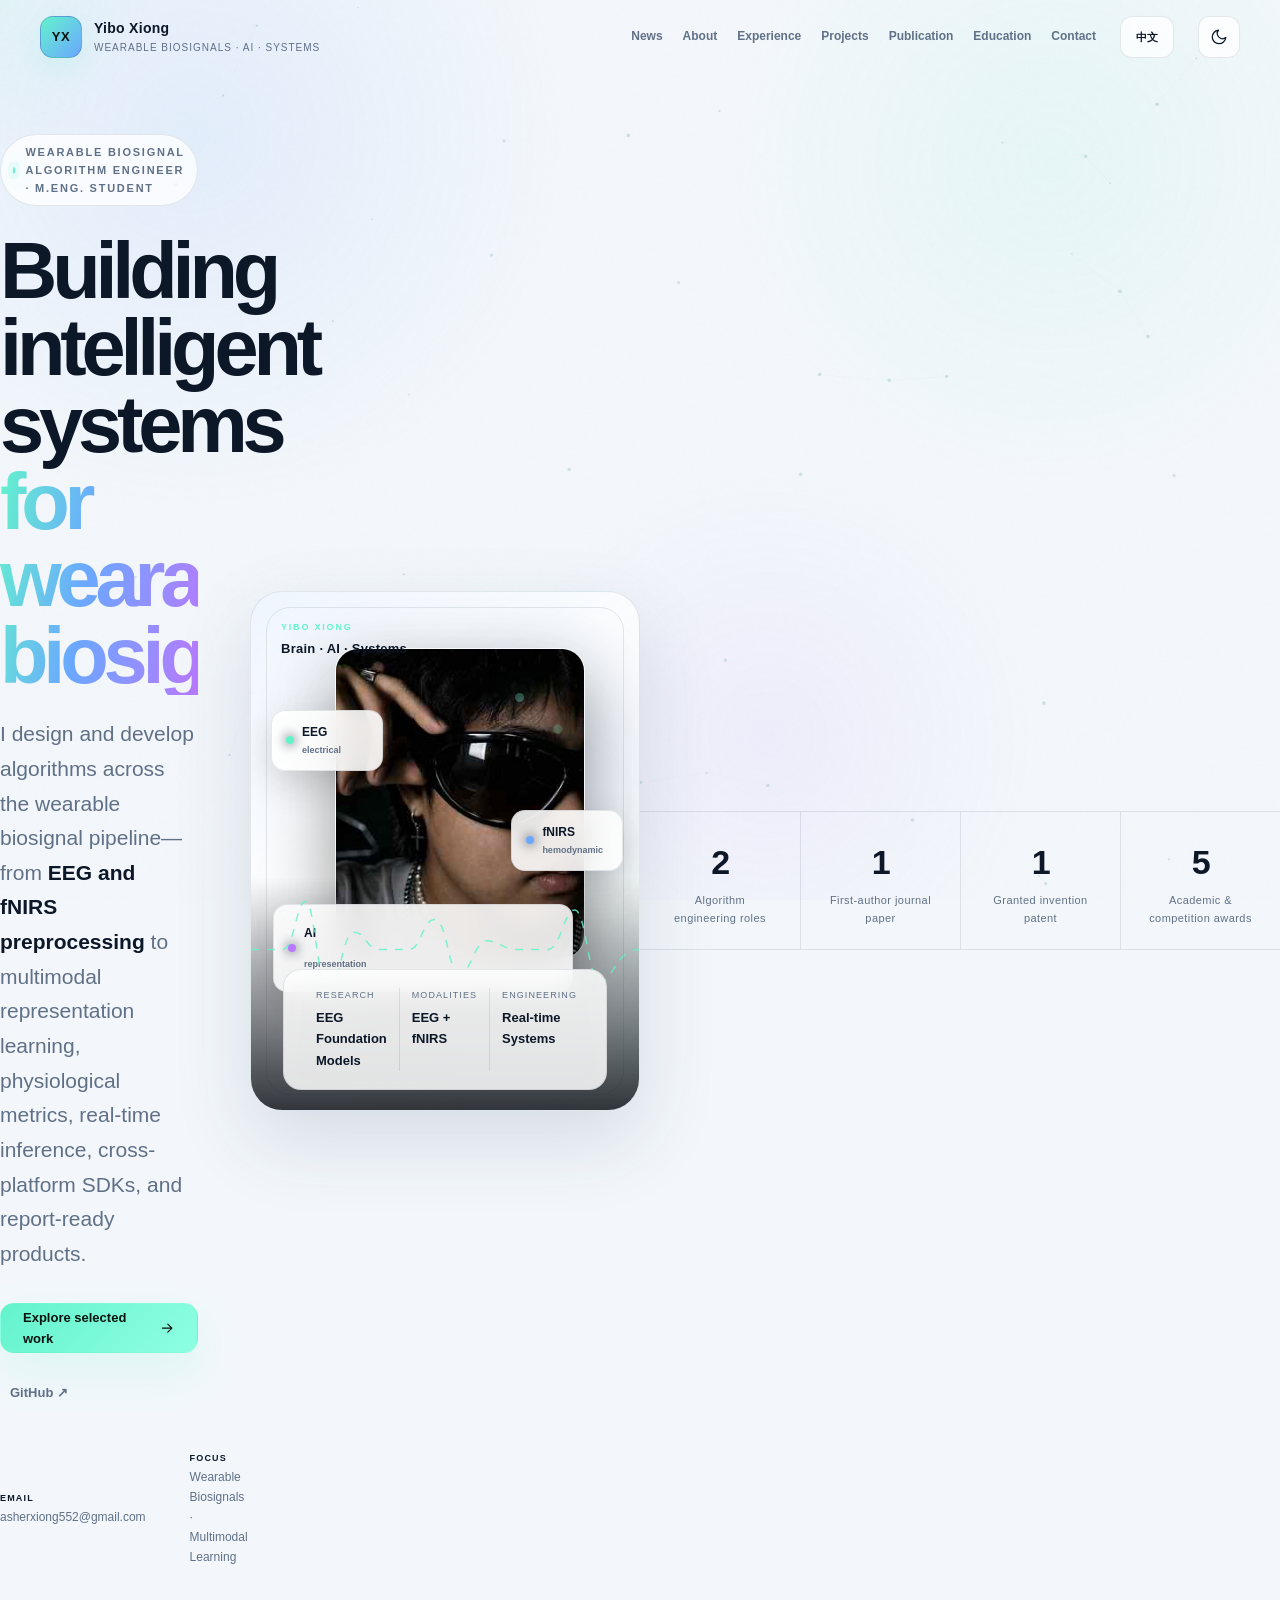
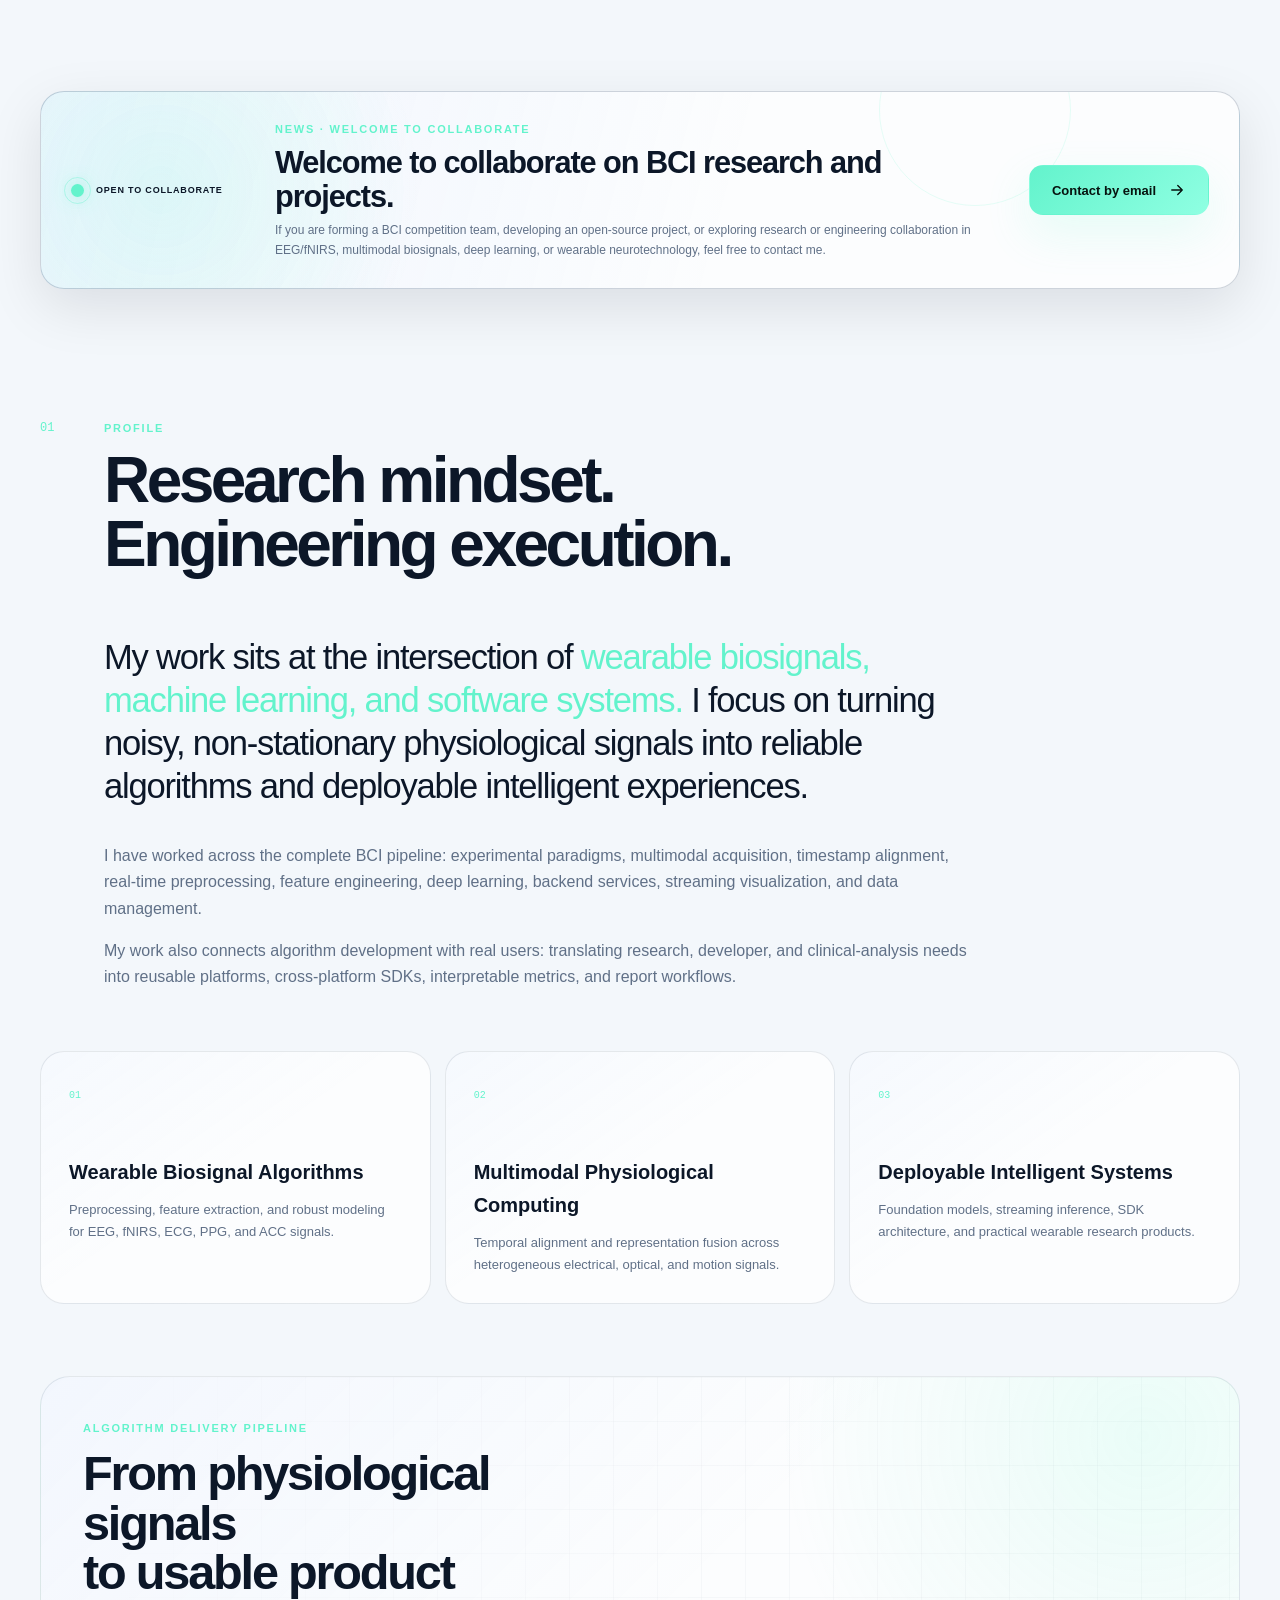
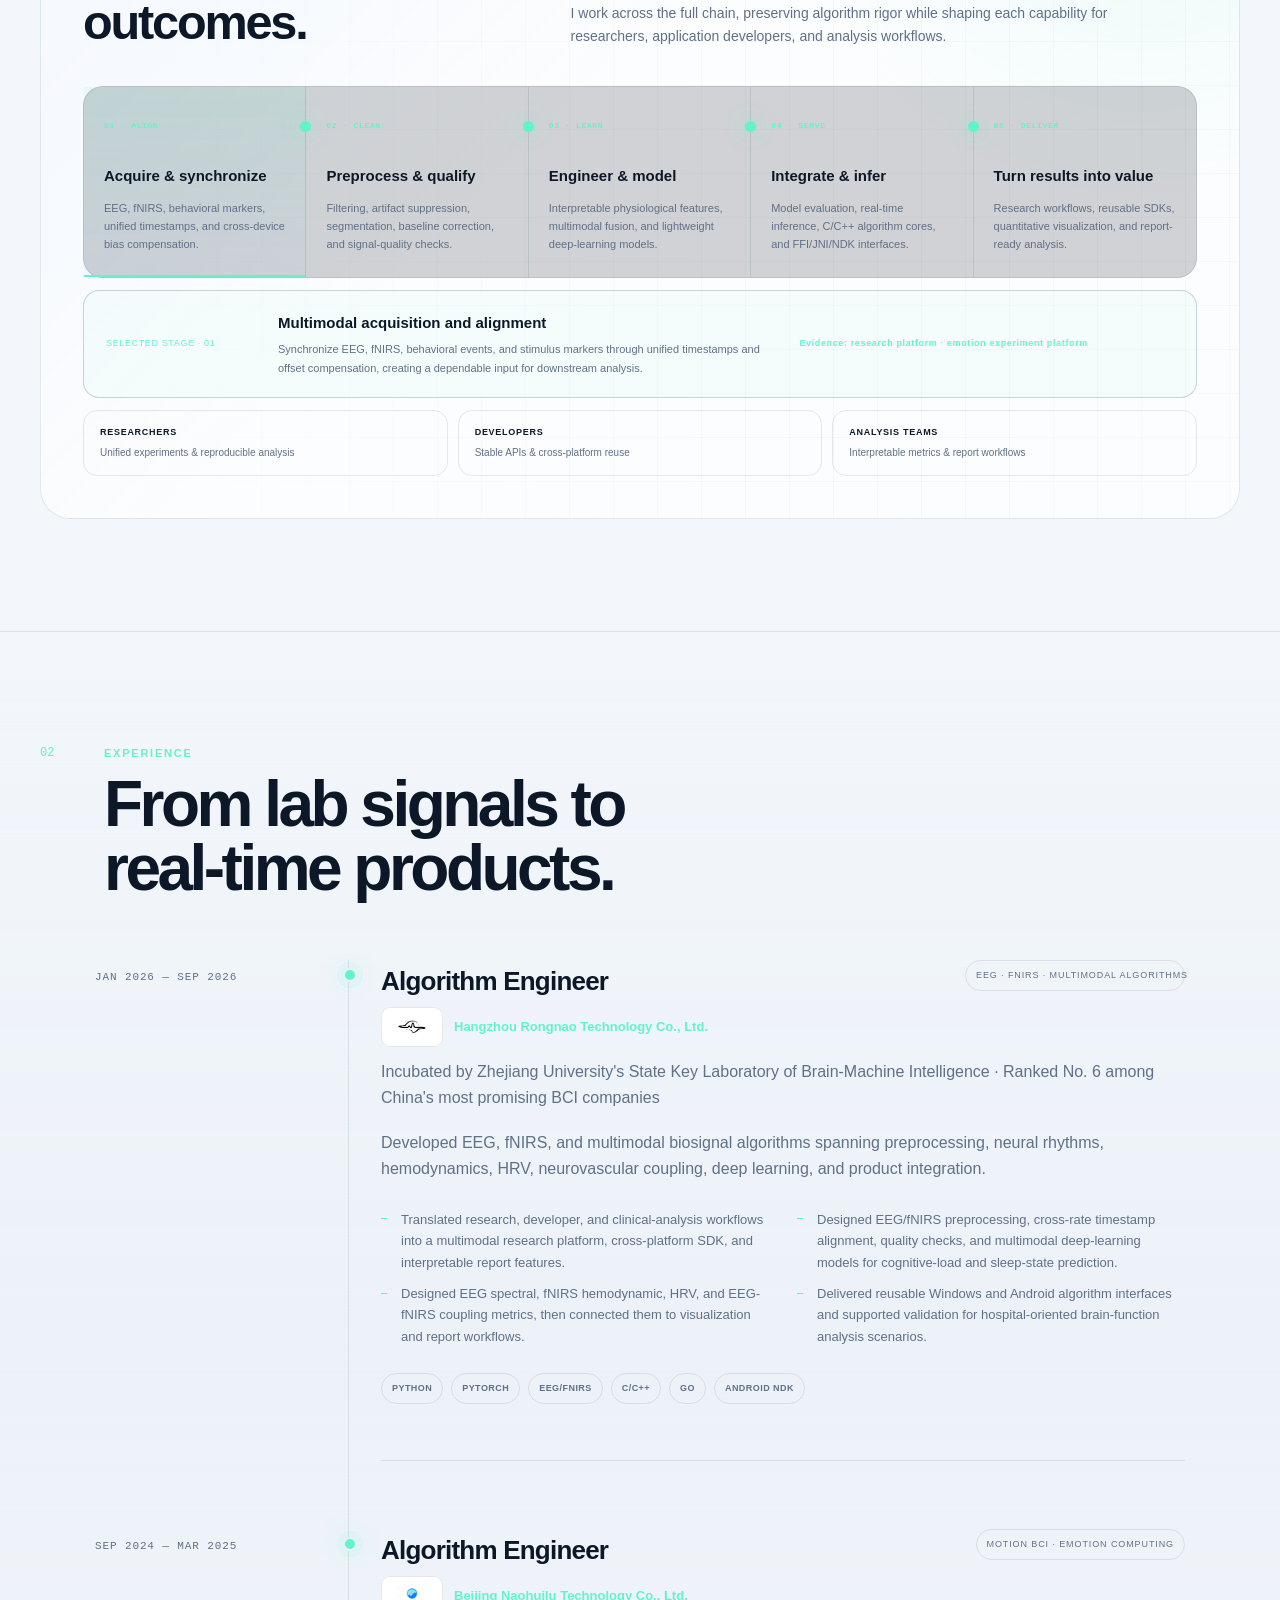
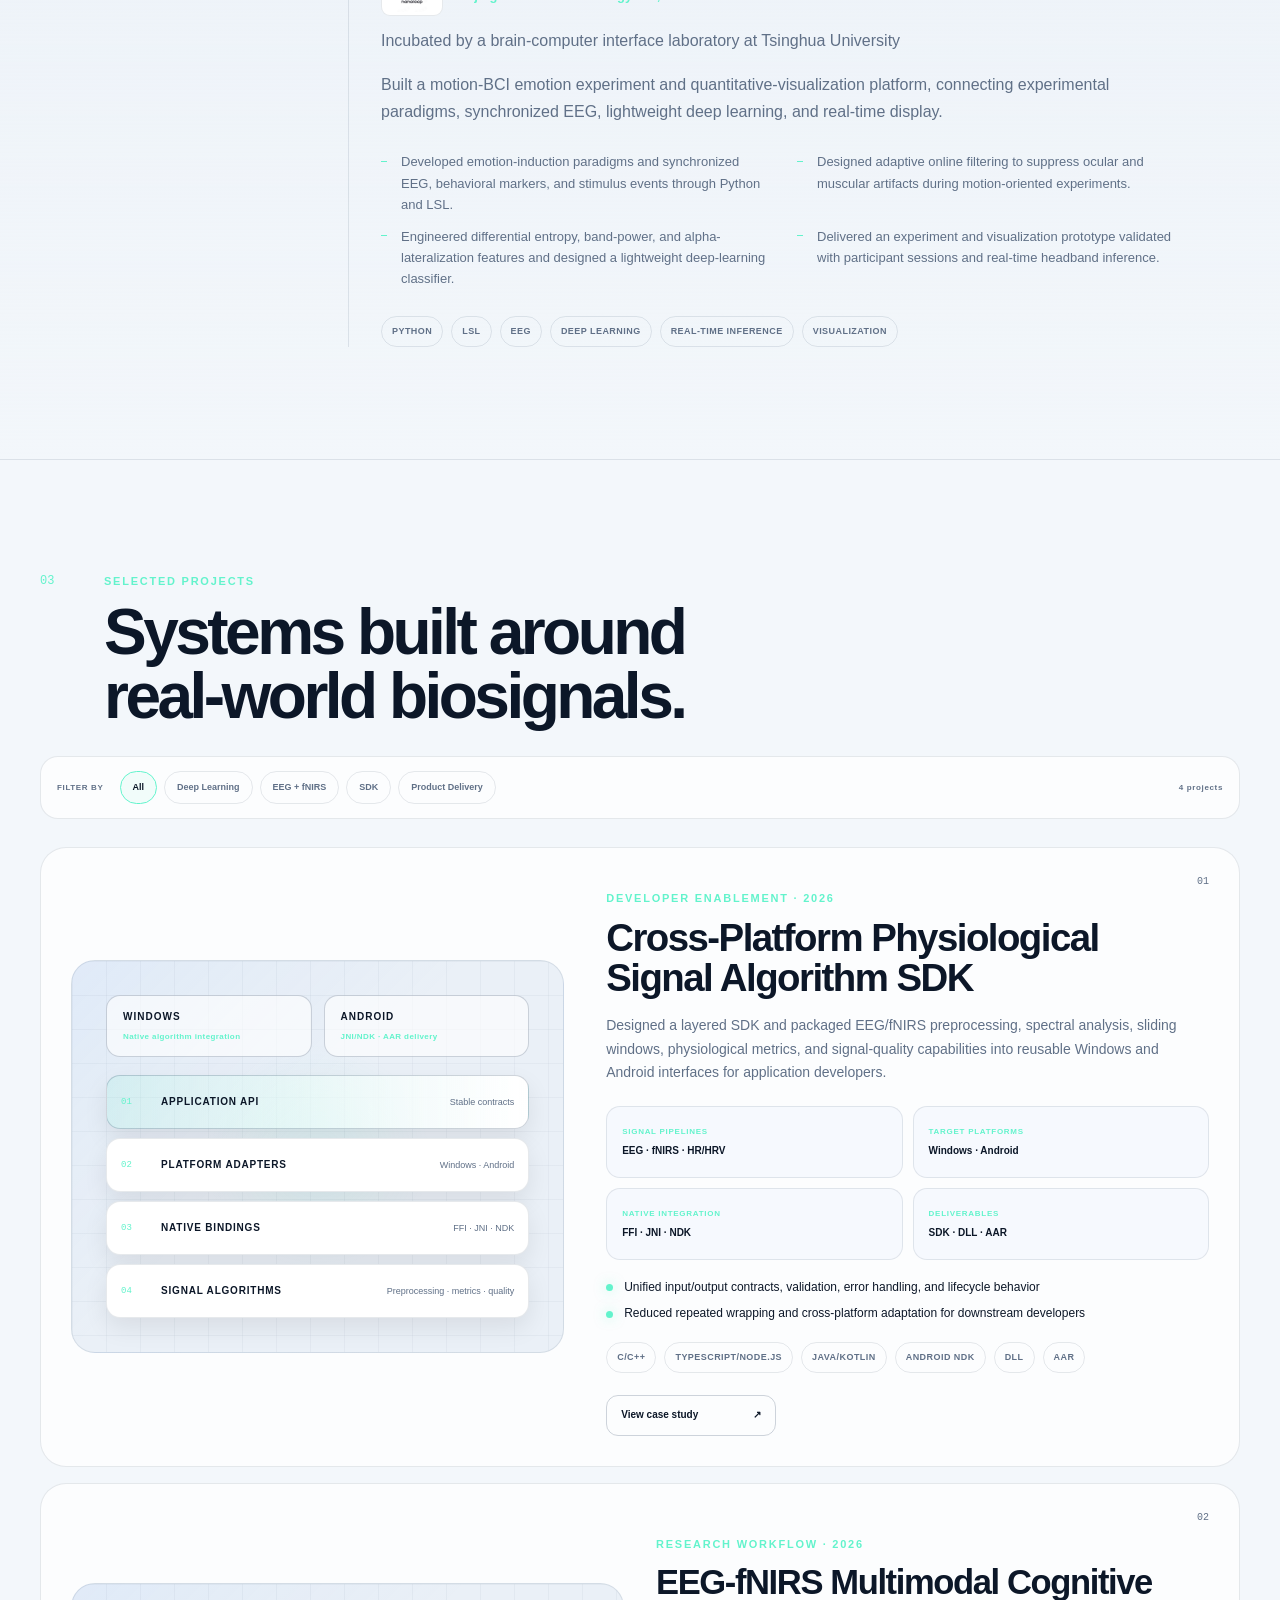
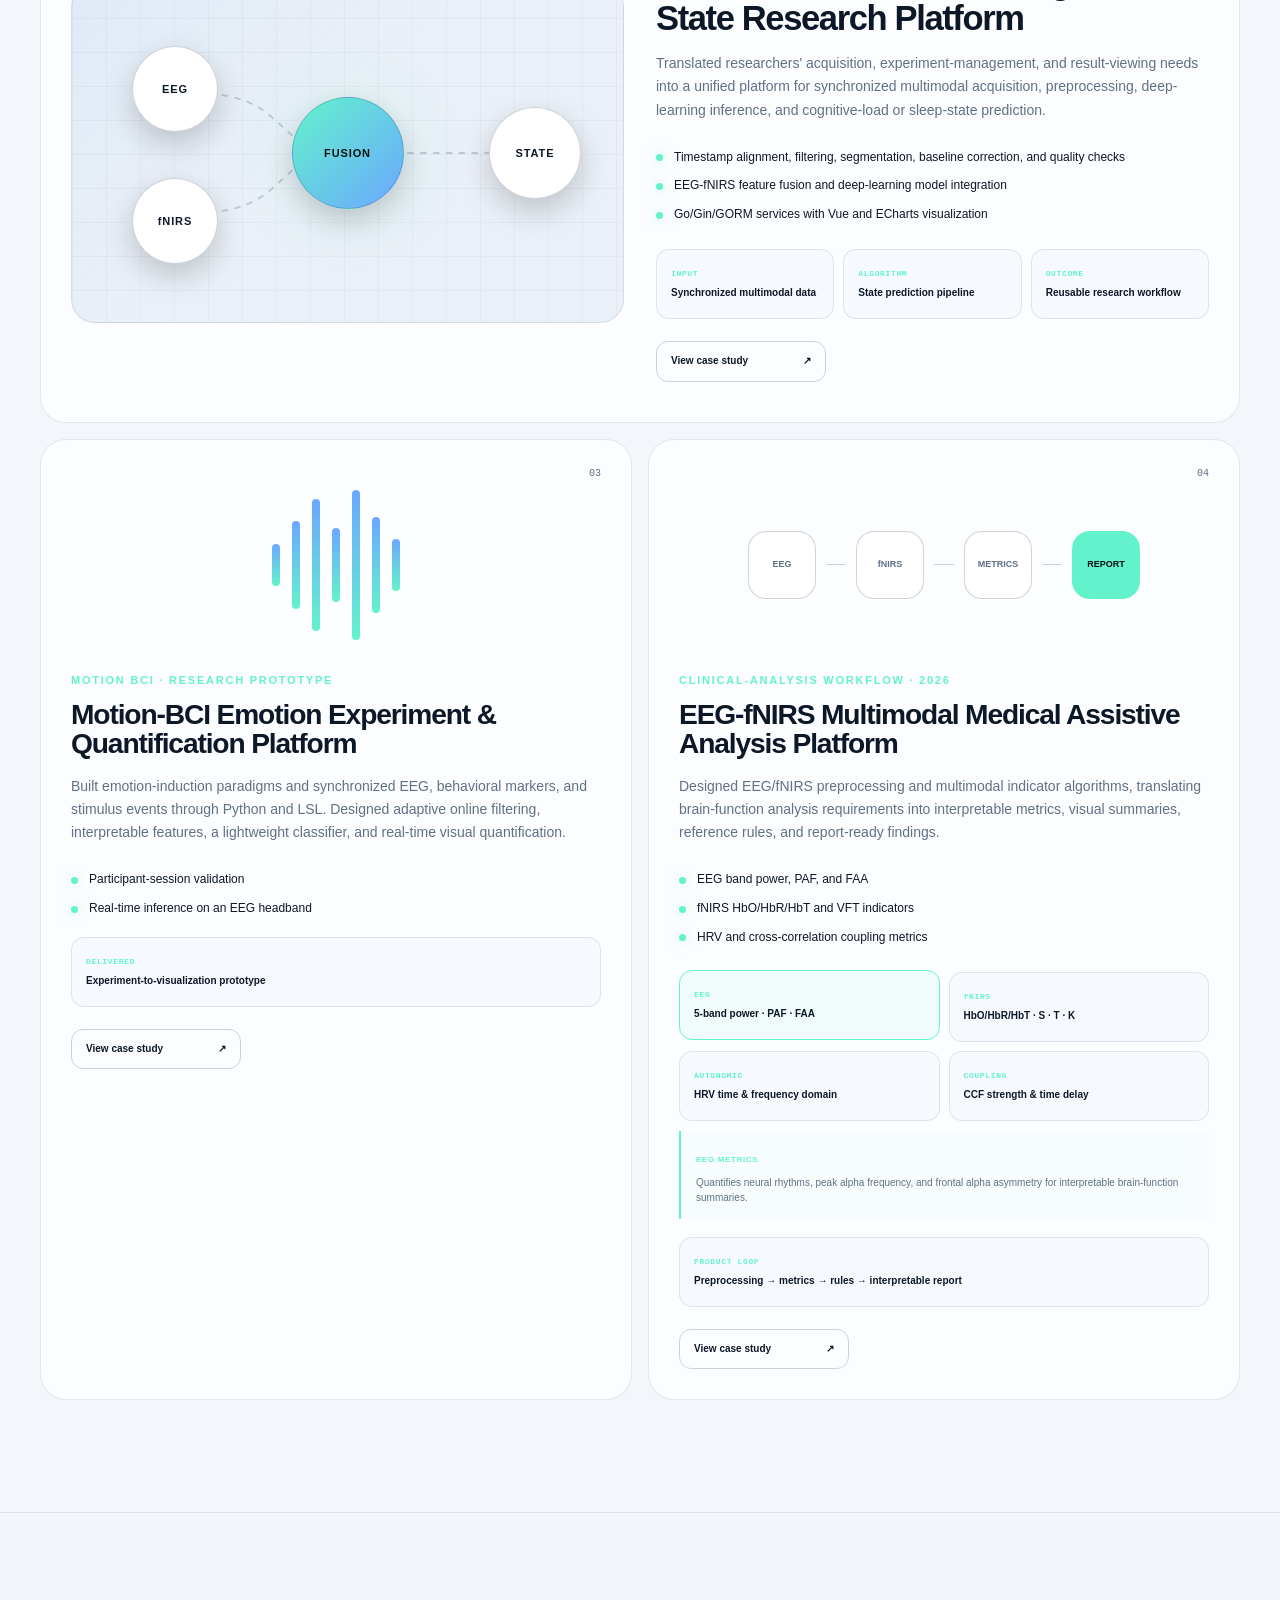
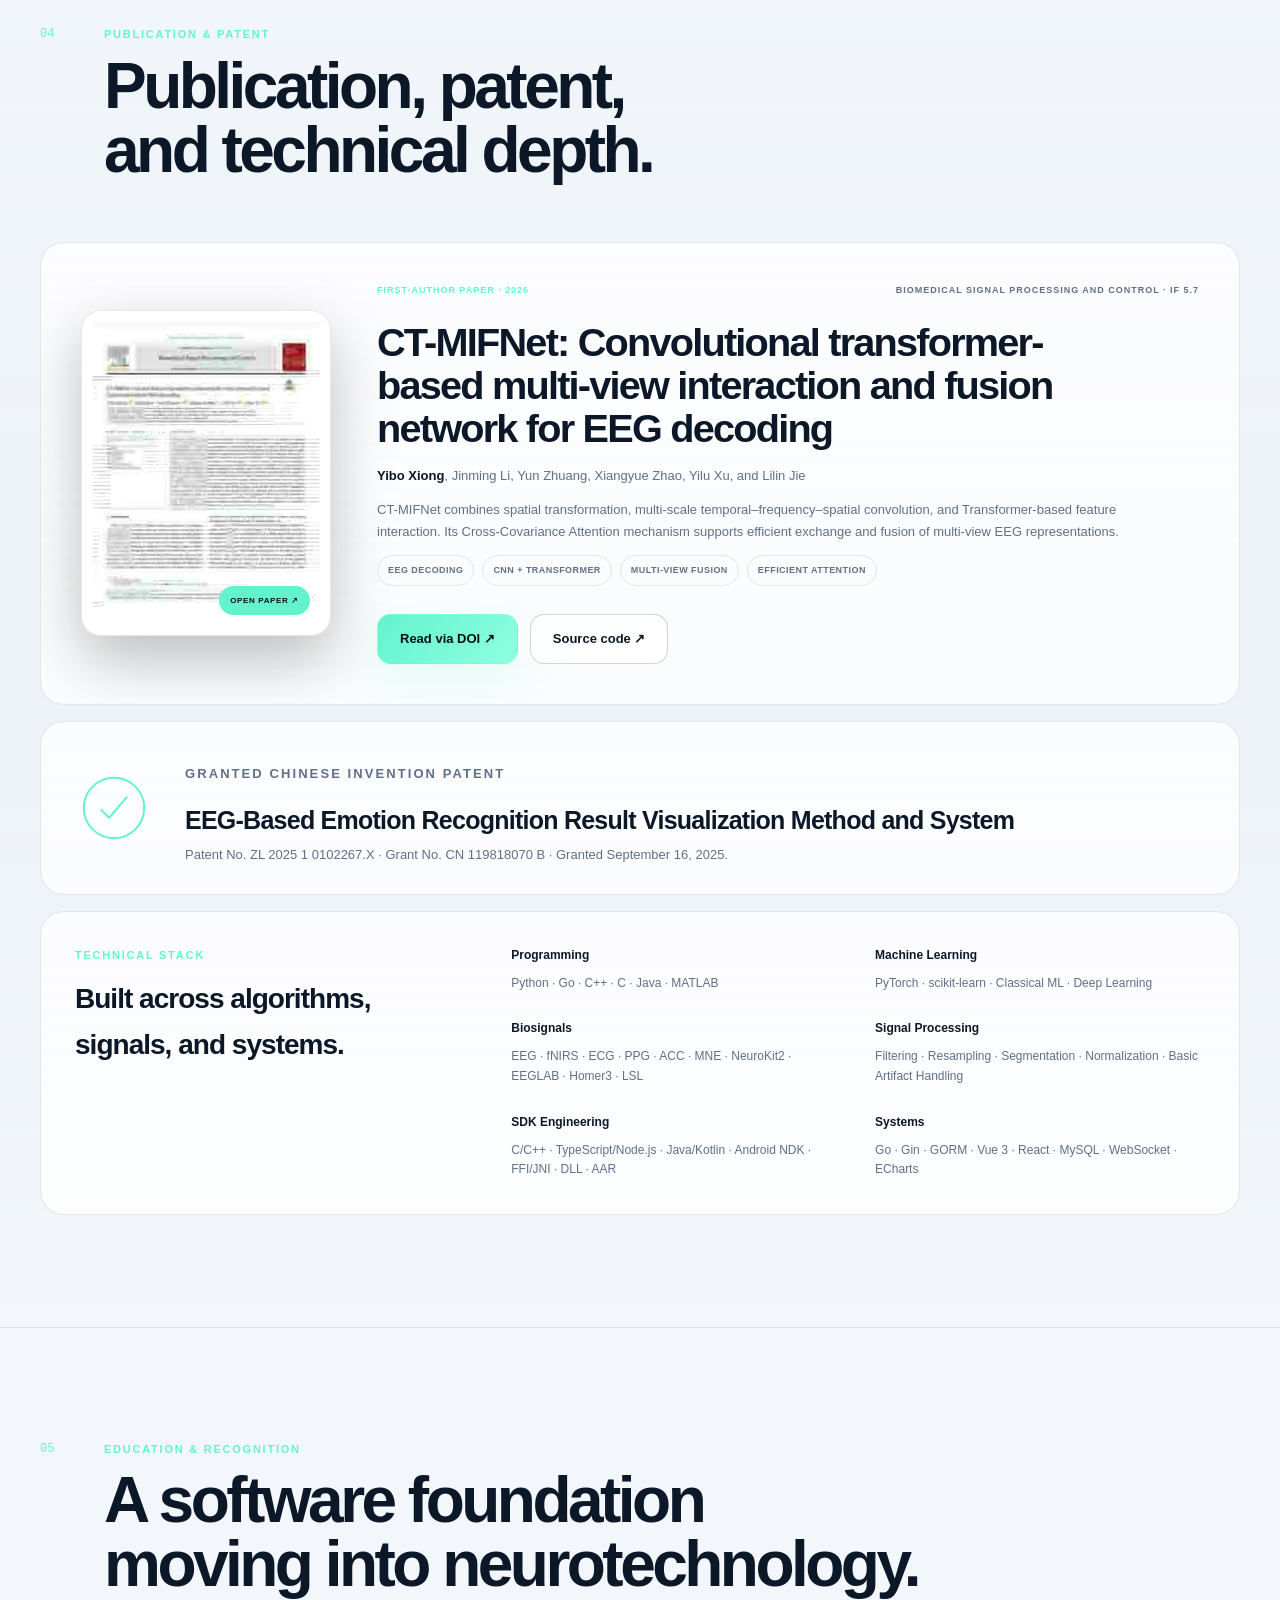
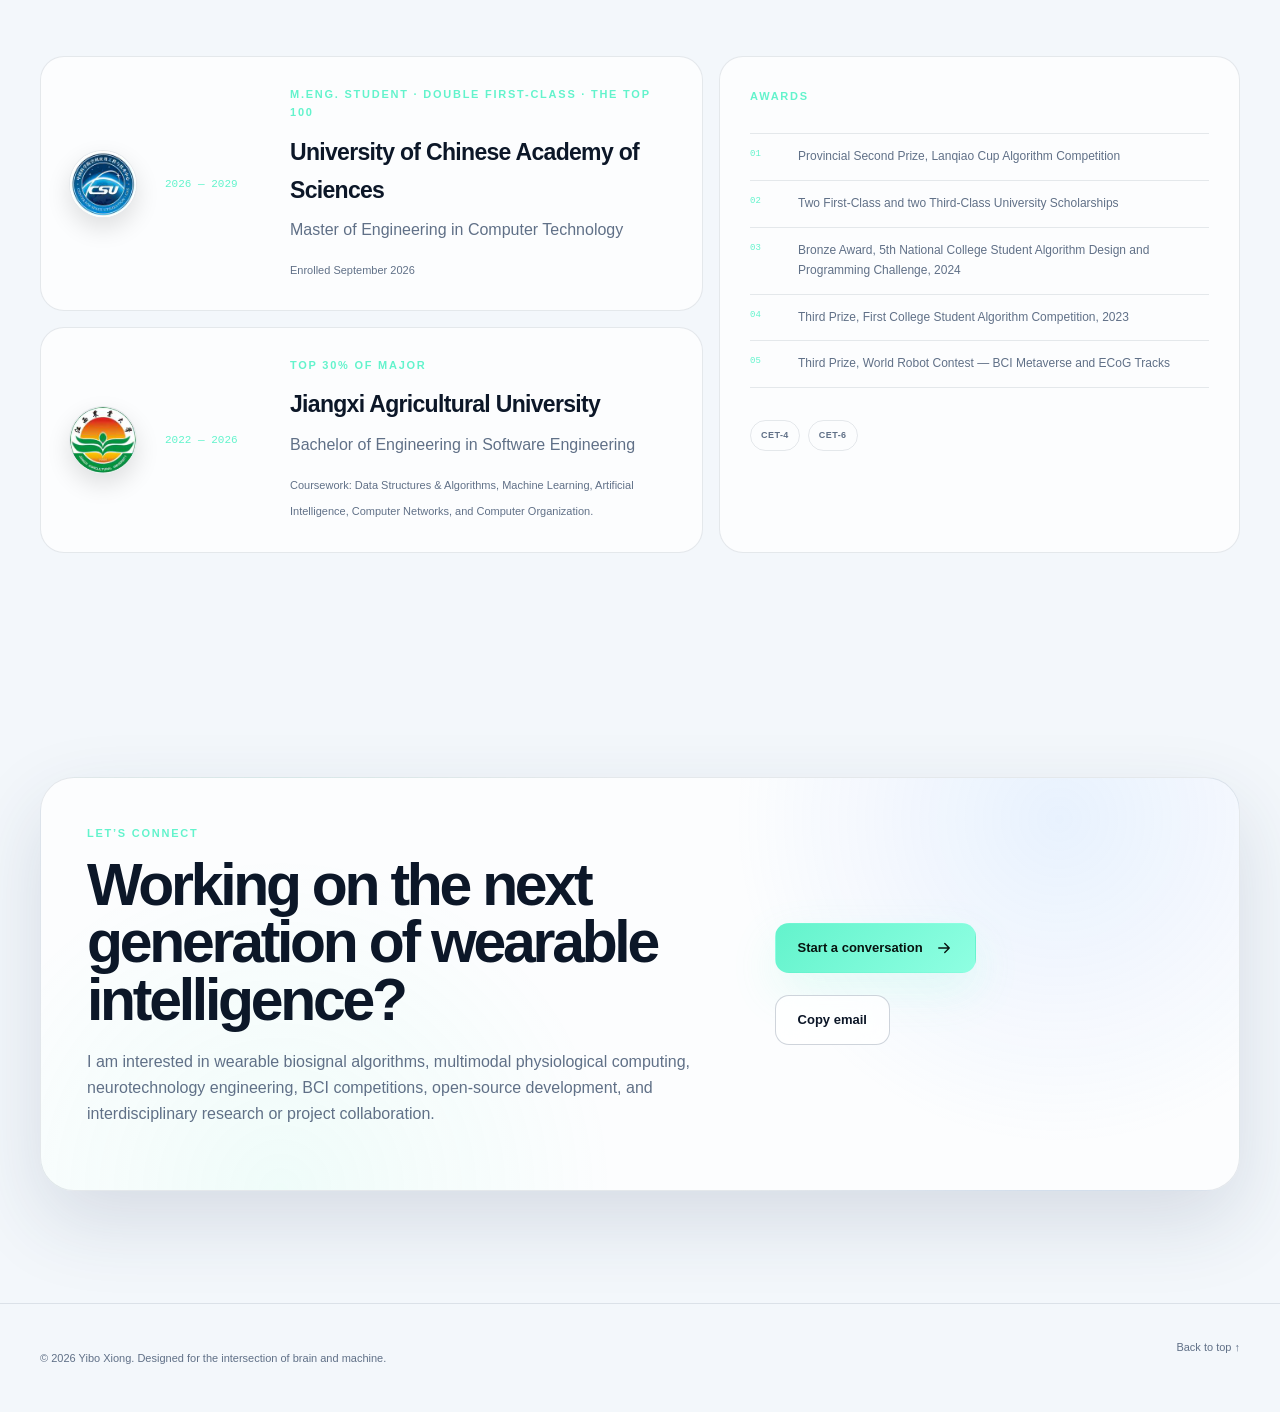
==== commit 565b8727: "Add complete Chinese and English language switcher" ====
--- a/index.html
+++ b/index.html
@@ -11,7 +11,7 @@
   <meta property="og:image" content="assets/og-cover.svg" />
   <title>Yibo Xiong — Wearable Biosignal Algorithm Engineer</title>
   <link rel="icon" href="assets/favicon.svg" type="image/svg+xml" />
-  <link rel="stylesheet" href="styles.css?v=20260909e" />
+  <link rel="stylesheet" href="styles.css?v=20260909f" />
   <script type="application/ld+json">
   {
     "@context": "https://schema.org",
@@ -65,6 +65,10 @@
         <a href="#education">Education</a>
         <a href="#contact">Contact</a>
       </div>
+
+      <button class="language-toggle" type="button" aria-label="切换至中文" data-i18n-ignore>
+        <span>中文</span>
+      </button>
 
       <button class="theme-toggle" type="button" aria-label="Switch color theme">
         <svg class="sun-icon" viewBox="0 0 24 24" aria-hidden="true">
@@ -645,6 +649,7 @@
     </div>
   </footer>
 
-  <script src="script.js?v=20260909h"></script>
+  <script src="i18n.js?v=20260909a"></script>
+  <script src="script.js?v=20260909i"></script>
 </body>
 </html>
--- a/styles.css
+++ b/styles.css
@@ -244,6 +244,7 @@
 }
 
 .theme-toggle,
+.language-toggle,
 .nav-toggle {
   display: grid;
   width: 42px;
@@ -257,9 +258,25 @@
   transition: transform .2s ease, border-color .2s ease;
 }
 
-.theme-toggle:hover {
+.language-toggle {
+  width: auto;
+  min-width: 54px;
+  padding: 0 11px;
+  color: var(--text);
+  font-family: inherit;
+  font-size: 11px;
+  font-weight: 800;
+  letter-spacing: .04em;
+}
+
+.theme-toggle:hover,
+.language-toggle:hover {
   border-color: var(--line-strong);
   transform: translateY(-2px);
+}
+
+html[data-language="zh"] body {
+  font-family: "PingFang SC", "Microsoft YaHei", "Noto Sans CJK SC", Inter, system-ui, sans-serif;
 }
 
 .theme-toggle svg {
@@ -1660,6 +1677,10 @@
     display: block;
   }
 
+  .nav {
+    gap: 12px;
+  }
+
   .brand-copy small {
     display: none;
   }
@@ -1732,6 +1753,29 @@
 
   .footer .container {
     flex-direction: column;
+  }
+}
+
+@media (max-width: 460px) {
+  .nav {
+    gap: 8px;
+  }
+
+  .language-toggle {
+    min-width: 44px;
+    padding: 0 8px;
+  }
+
+  .theme-toggle,
+  .language-toggle,
+  .nav-toggle,
+  .brand-mark {
+    width: 38px;
+    height: 38px;
+  }
+
+  .language-toggle {
+    width: auto;
   }
 }
 
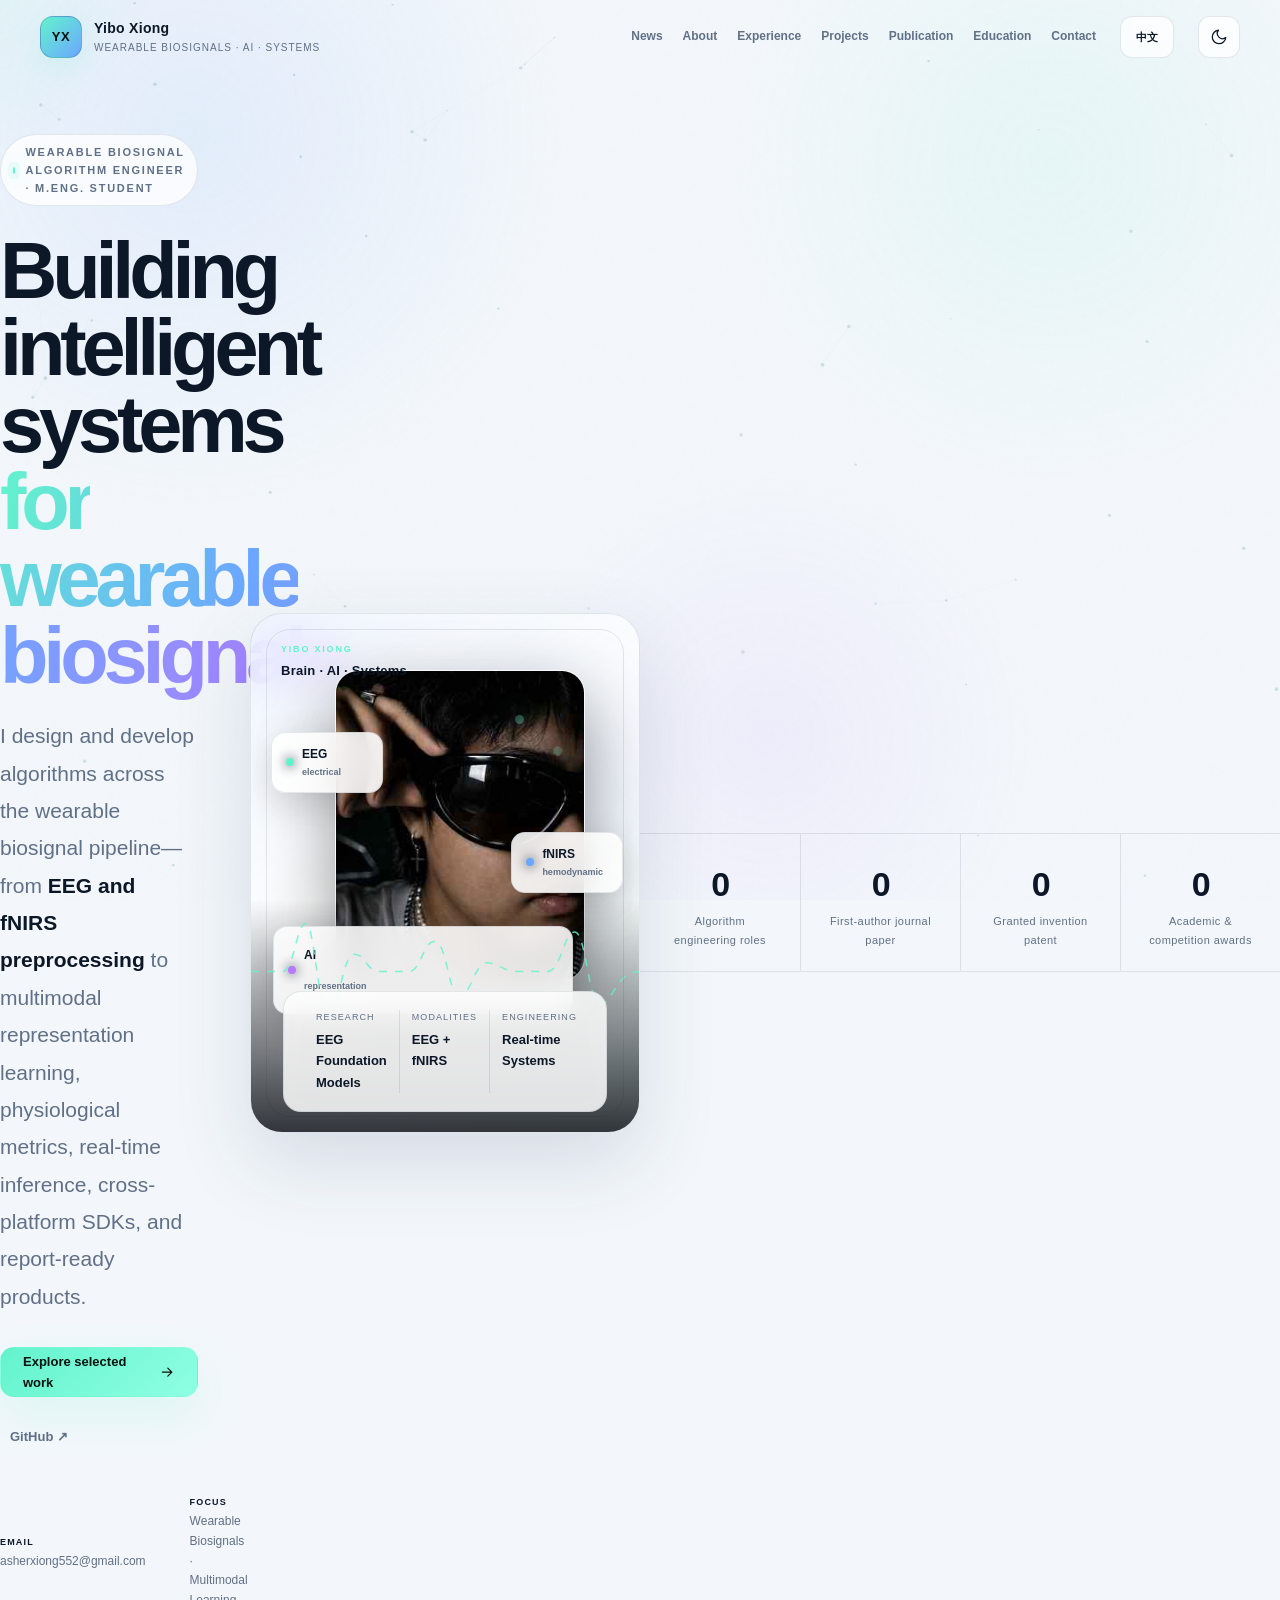
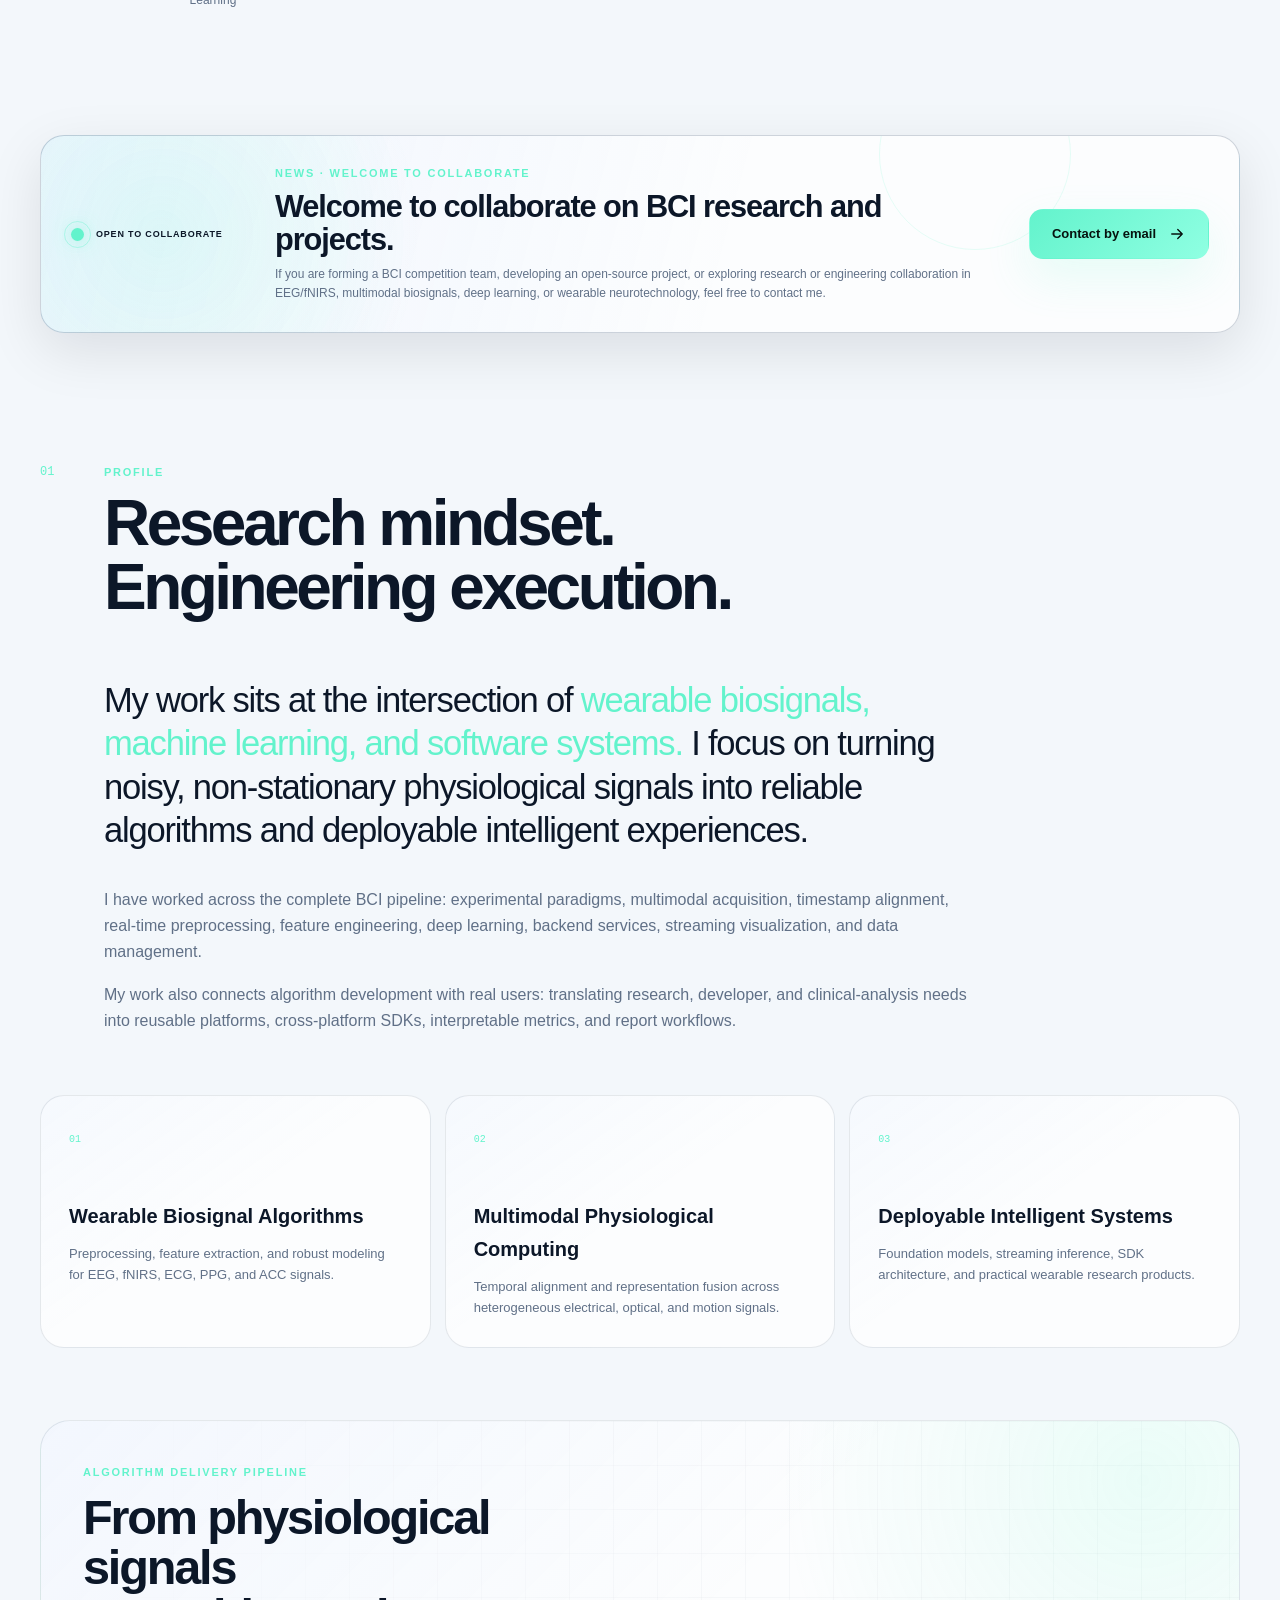
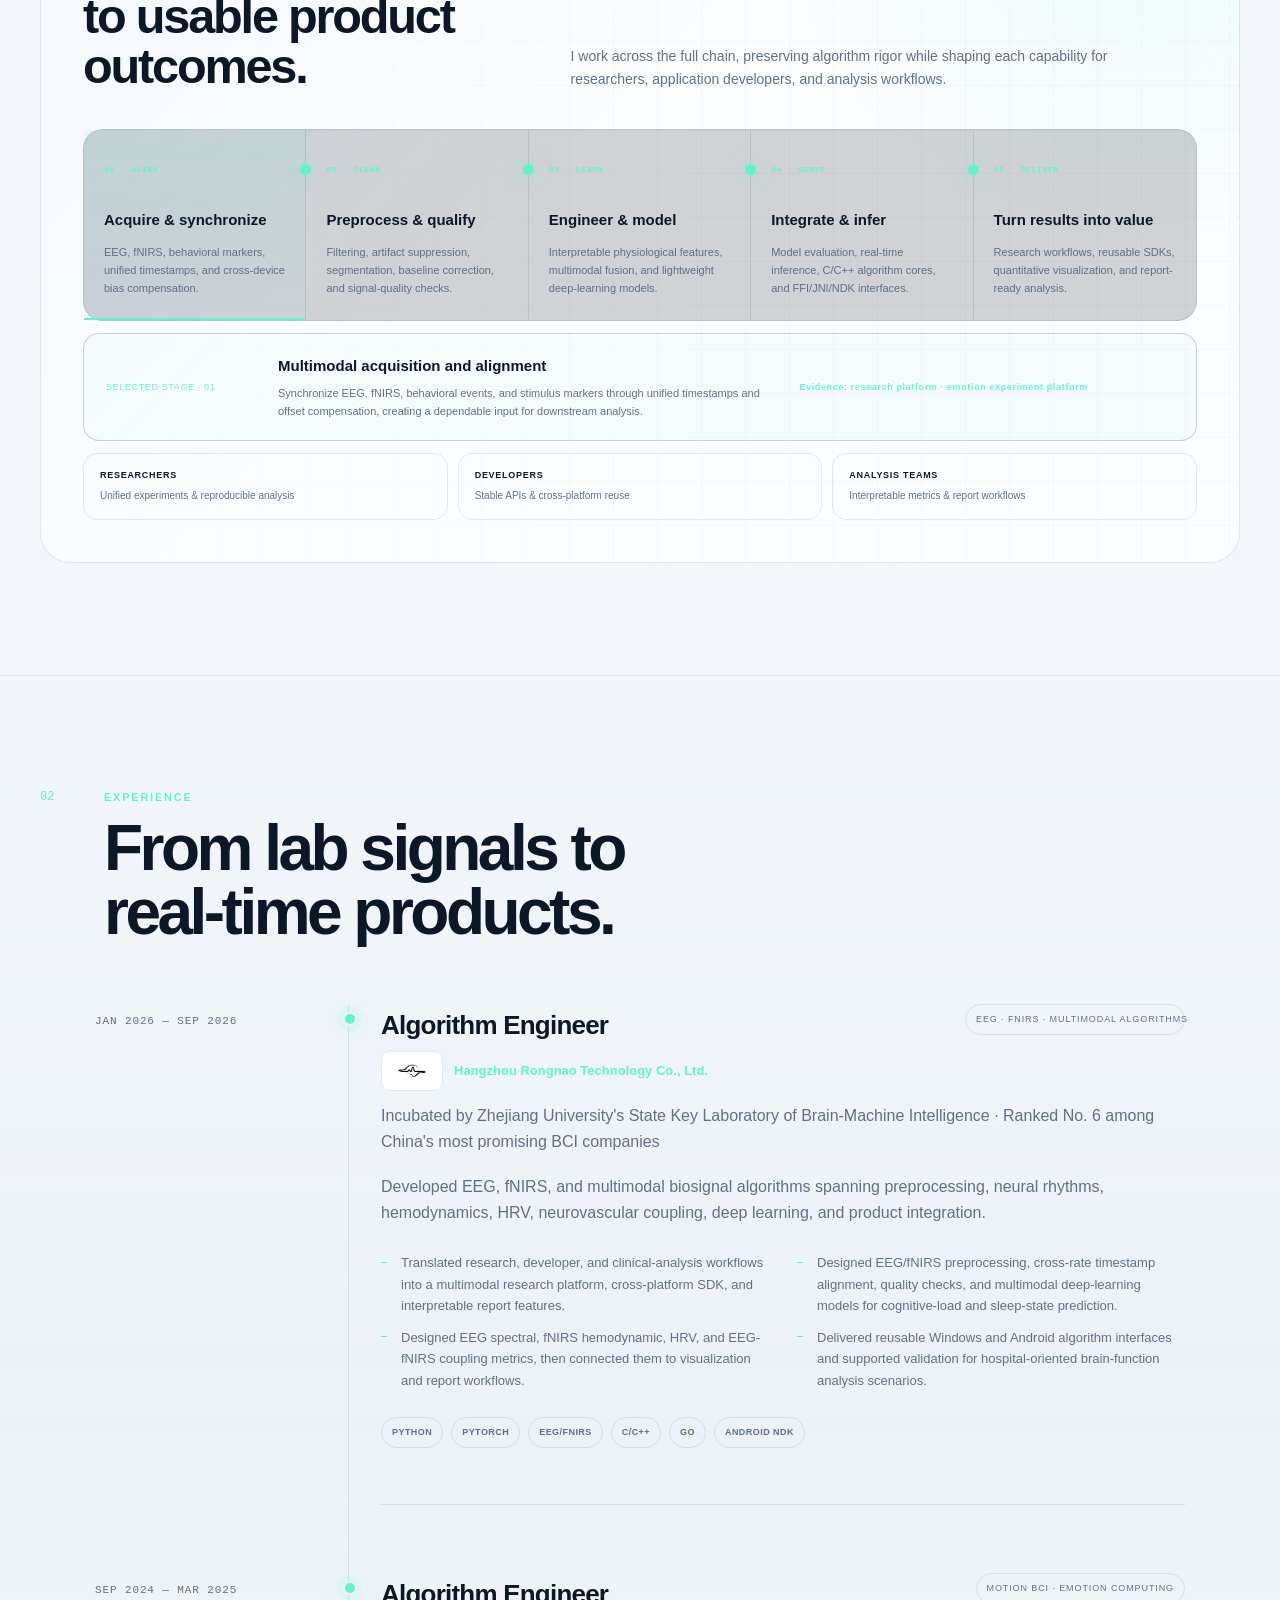
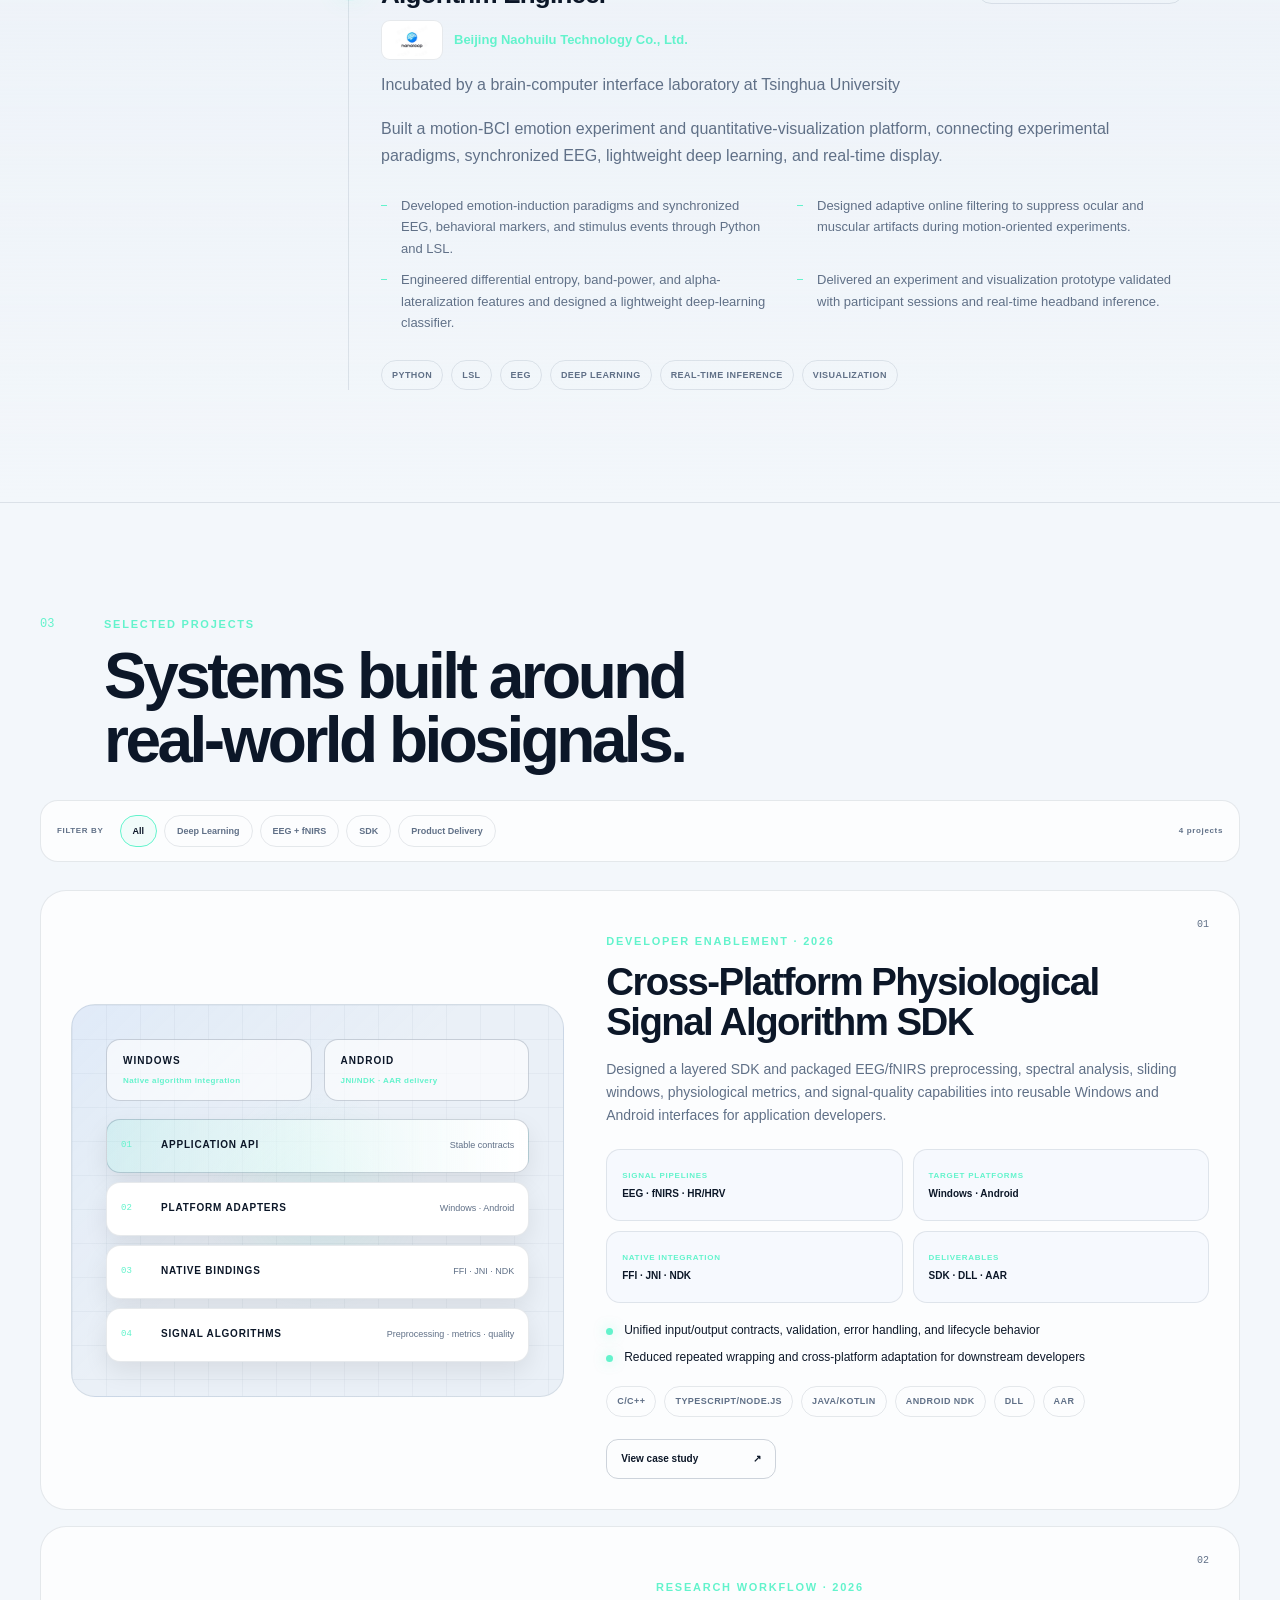
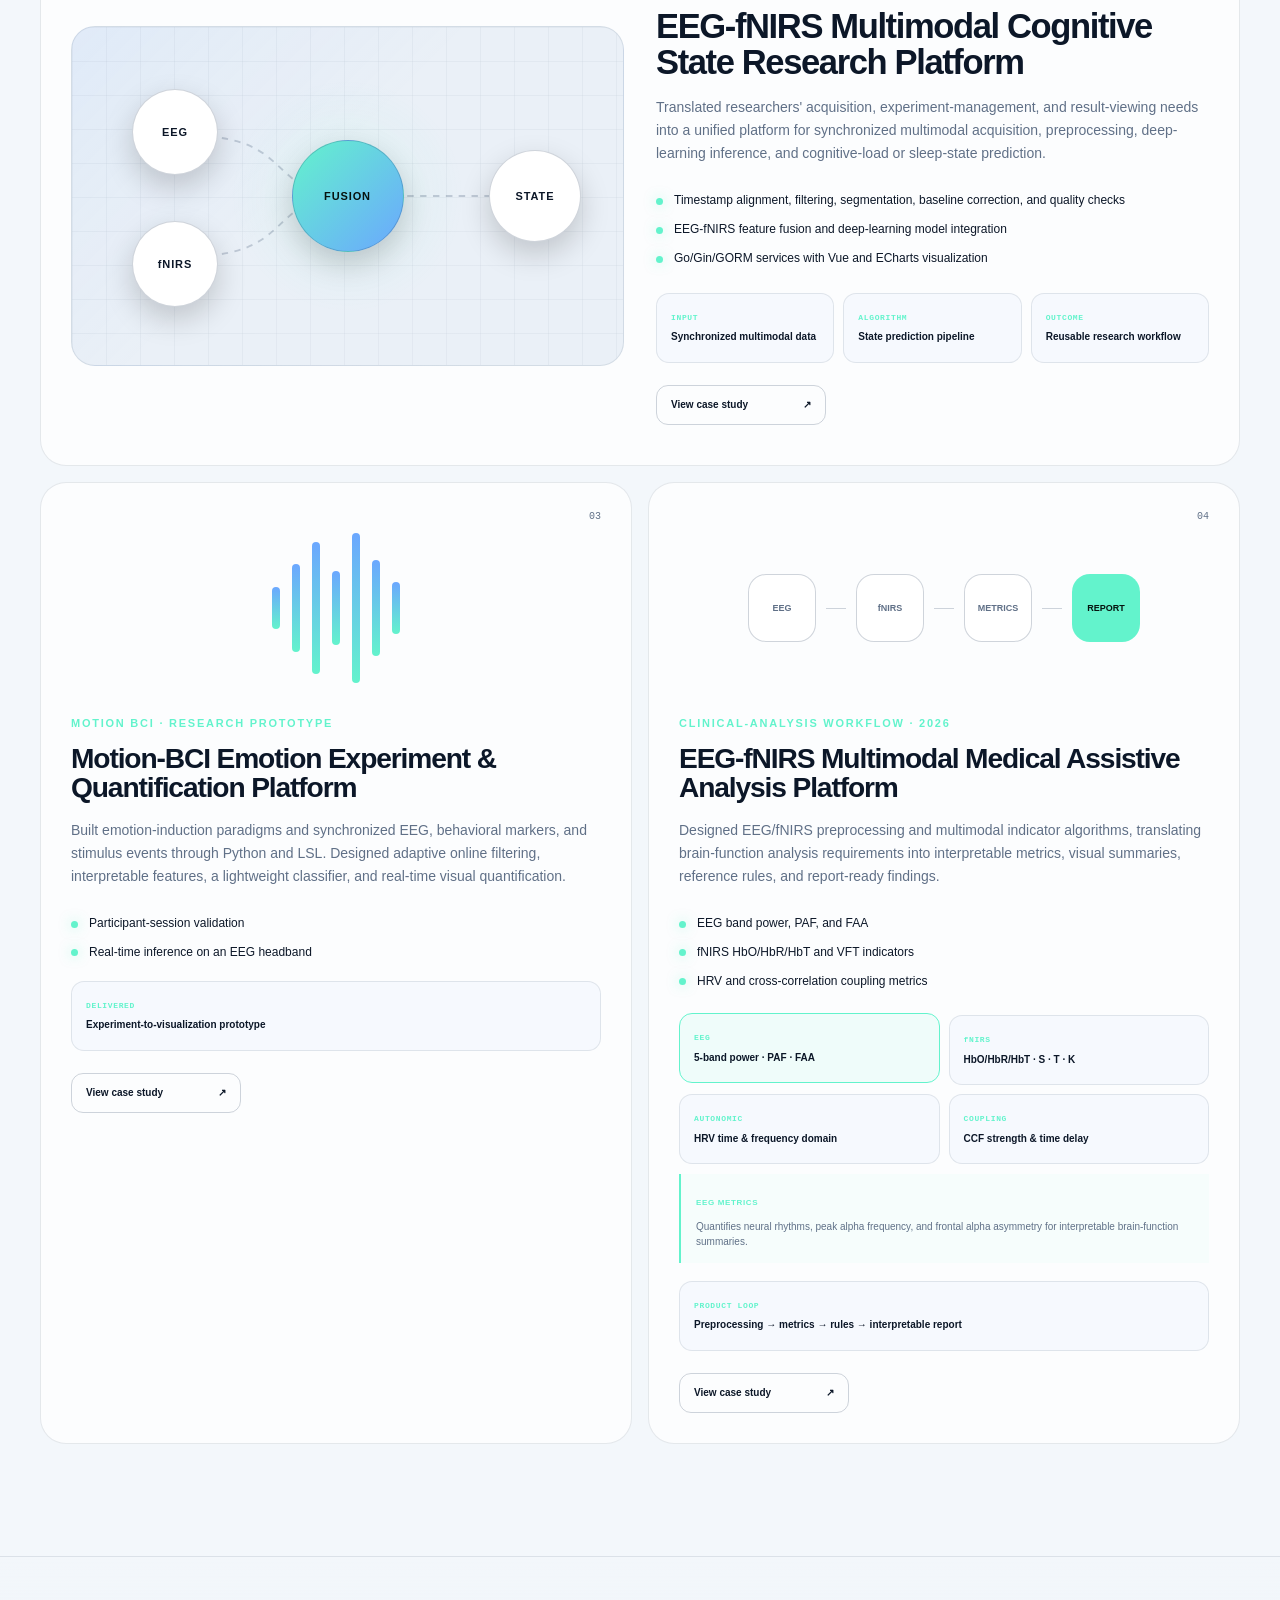
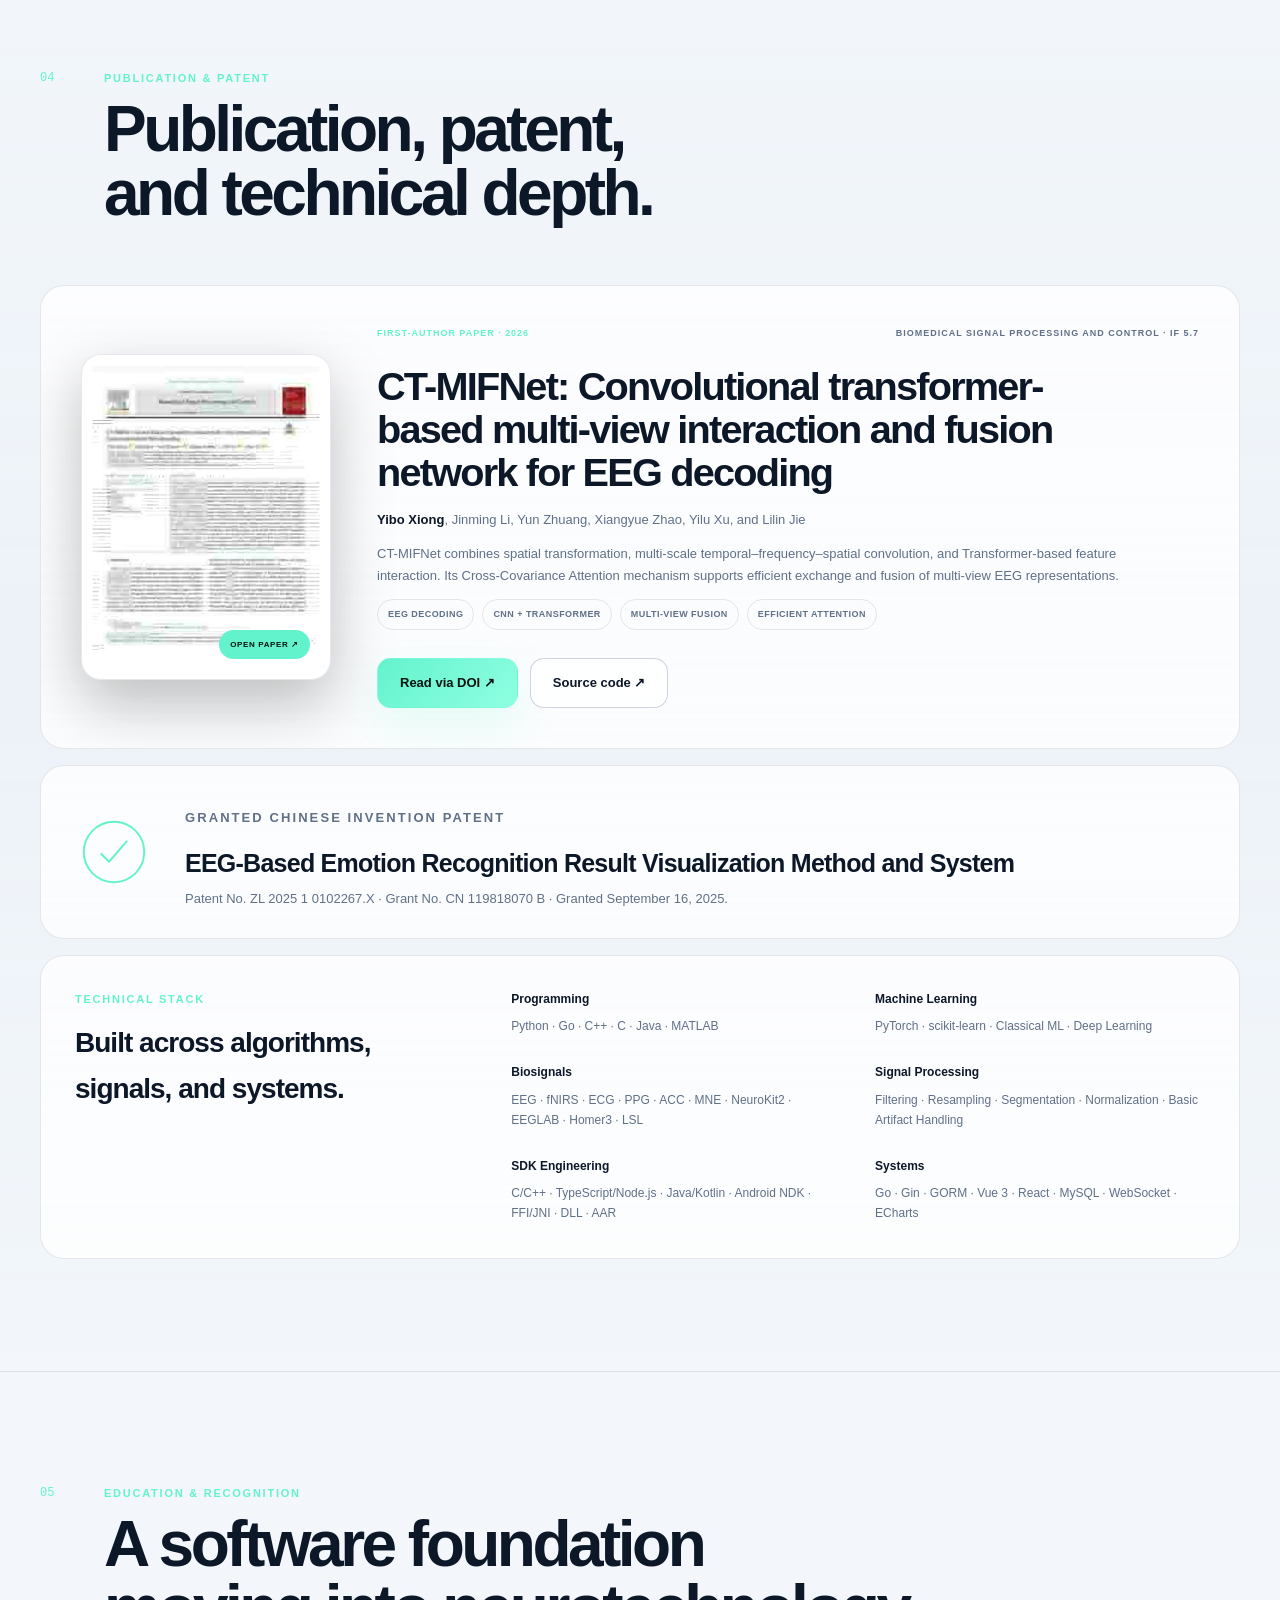
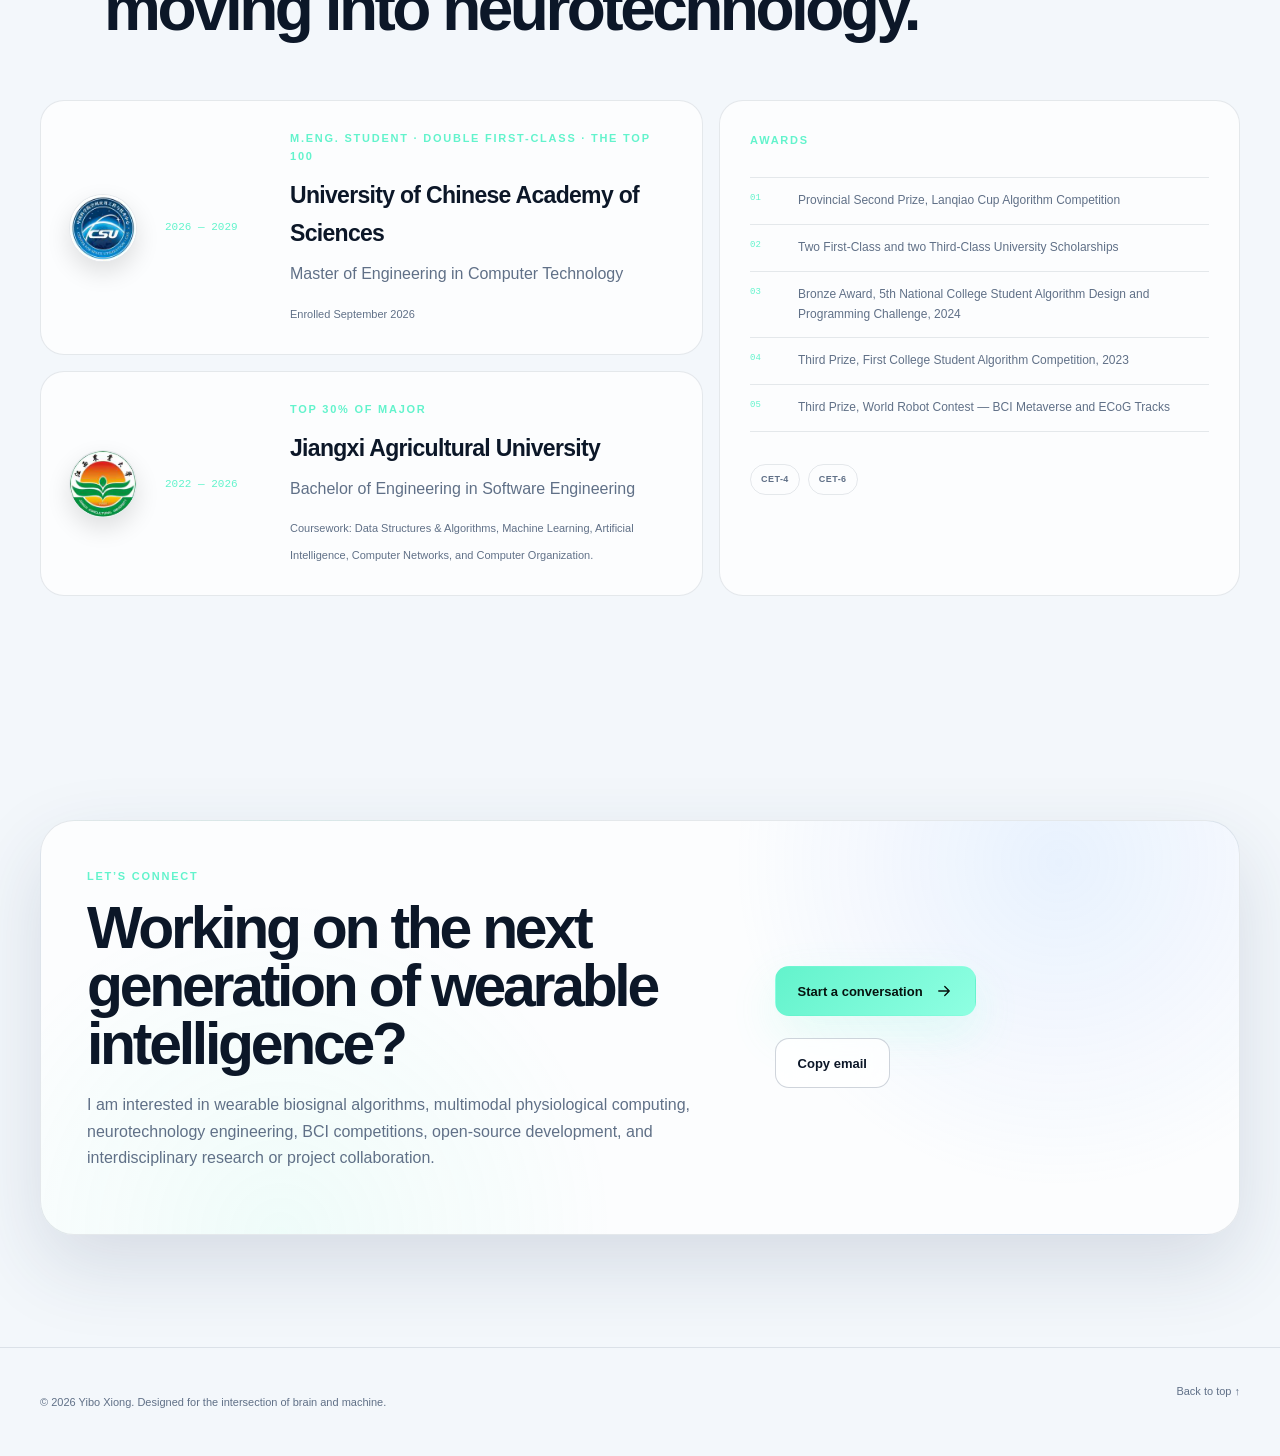
==== commit 27f80734: "Refine hero typography and Chinese spacing" ====
--- a/index.html
+++ b/index.html
@@ -11,7 +11,7 @@
   <meta property="og:image" content="assets/og-cover.svg" />
   <title>Yibo Xiong — Wearable Biosignal Algorithm Engineer</title>
   <link rel="icon" href="assets/favicon.svg" type="image/svg+xml" />
-  <link rel="stylesheet" href="styles.css?v=20260909f" />
+  <link rel="stylesheet" href="styles.css?v=20260909g" />
   <script type="application/ld+json">
   {
     "@context": "https://schema.org",
@@ -91,16 +91,9 @@
             Wearable Biosignal Algorithm Engineer · M.Eng. Student
           </div>
 
-          <h1>
-            Building intelligent systems
-            <span class="gradient-text">for wearable biosignals.</span>
-          </h1>
-
-          <p class="hero-lead">
-            I design and develop algorithms across the wearable biosignal pipeline—from
-            <strong>EEG and fNIRS preprocessing</strong> to multimodal representation learning,
-            physiological metrics, real-time inference, cross-platform SDKs, and report-ready products.
-          </p>
+          <h1><span>Building intelligent systems</span> <span class="gradient-text">for wearable biosignals.</span></h1>
+
+          <p class="hero-lead">I design and develop algorithms across the wearable biosignal pipeline—from <strong>EEG and fNIRS preprocessing</strong> to multimodal representation learning, physiological metrics, real-time inference, cross-platform SDKs, and report-ready products.</p>
 
           <div class="hero-actions">
             <a class="button button-primary" href="#work">
@@ -650,6 +643,6 @@
   </footer>
 
   <script src="i18n.js?v=20260909a"></script>
-  <script src="script.js?v=20260909i"></script>
+  <script src="script.js?v=20260909j"></script>
 </body>
 </html>
--- a/styles.css
+++ b/styles.css
@@ -279,6 +279,21 @@
   font-family: "PingFang SC", "Microsoft YaHei", "Noto Sans CJK SC", Inter, system-ui, sans-serif;
 }
 
+html[data-language="zh"] .hero h1 {
+  max-width: none;
+  font-size: clamp(34px, 2.8vw, 40px);
+  line-height: 1.18;
+  letter-spacing: -.04em;
+  white-space: nowrap;
+}
+
+html[data-language="zh"] .hero-lead {
+  max-width: 720px;
+  font-size: clamp(17px, 1.35vw, 19px);
+  line-height: 1.9;
+  text-wrap: pretty;
+}
+
 .theme-toggle svg {
   width: 18px;
   fill: none;
@@ -367,7 +382,7 @@
 }
 
 .gradient-text {
-  display: block;
+  display: inline;
   color: transparent;
   background: linear-gradient(100deg, var(--accent), var(--accent-2) 45%, var(--accent-3));
   -webkit-background-clip: text;
@@ -379,6 +394,7 @@
   margin: 0;
   color: var(--muted);
   font-size: clamp(17px, 1.8vw, 21px);
+  line-height: 1.78;
 }
 
 .hero-lead strong {
@@ -1892,6 +1908,20 @@
   }
 }
 
+@media (max-width: 760px) {
+  html[data-language="zh"] .hero h1 {
+    font-size: clamp(31px, 8.4vw, 44px);
+    line-height: 1.22;
+    white-space: normal;
+    text-wrap: balance;
+  }
+
+  html[data-language="zh"] .hero-lead {
+    font-size: 17px;
+    line-height: 1.82;
+  }
+}
+
 @media (prefers-reduced-motion: reduce) {
   *,
   *::before,
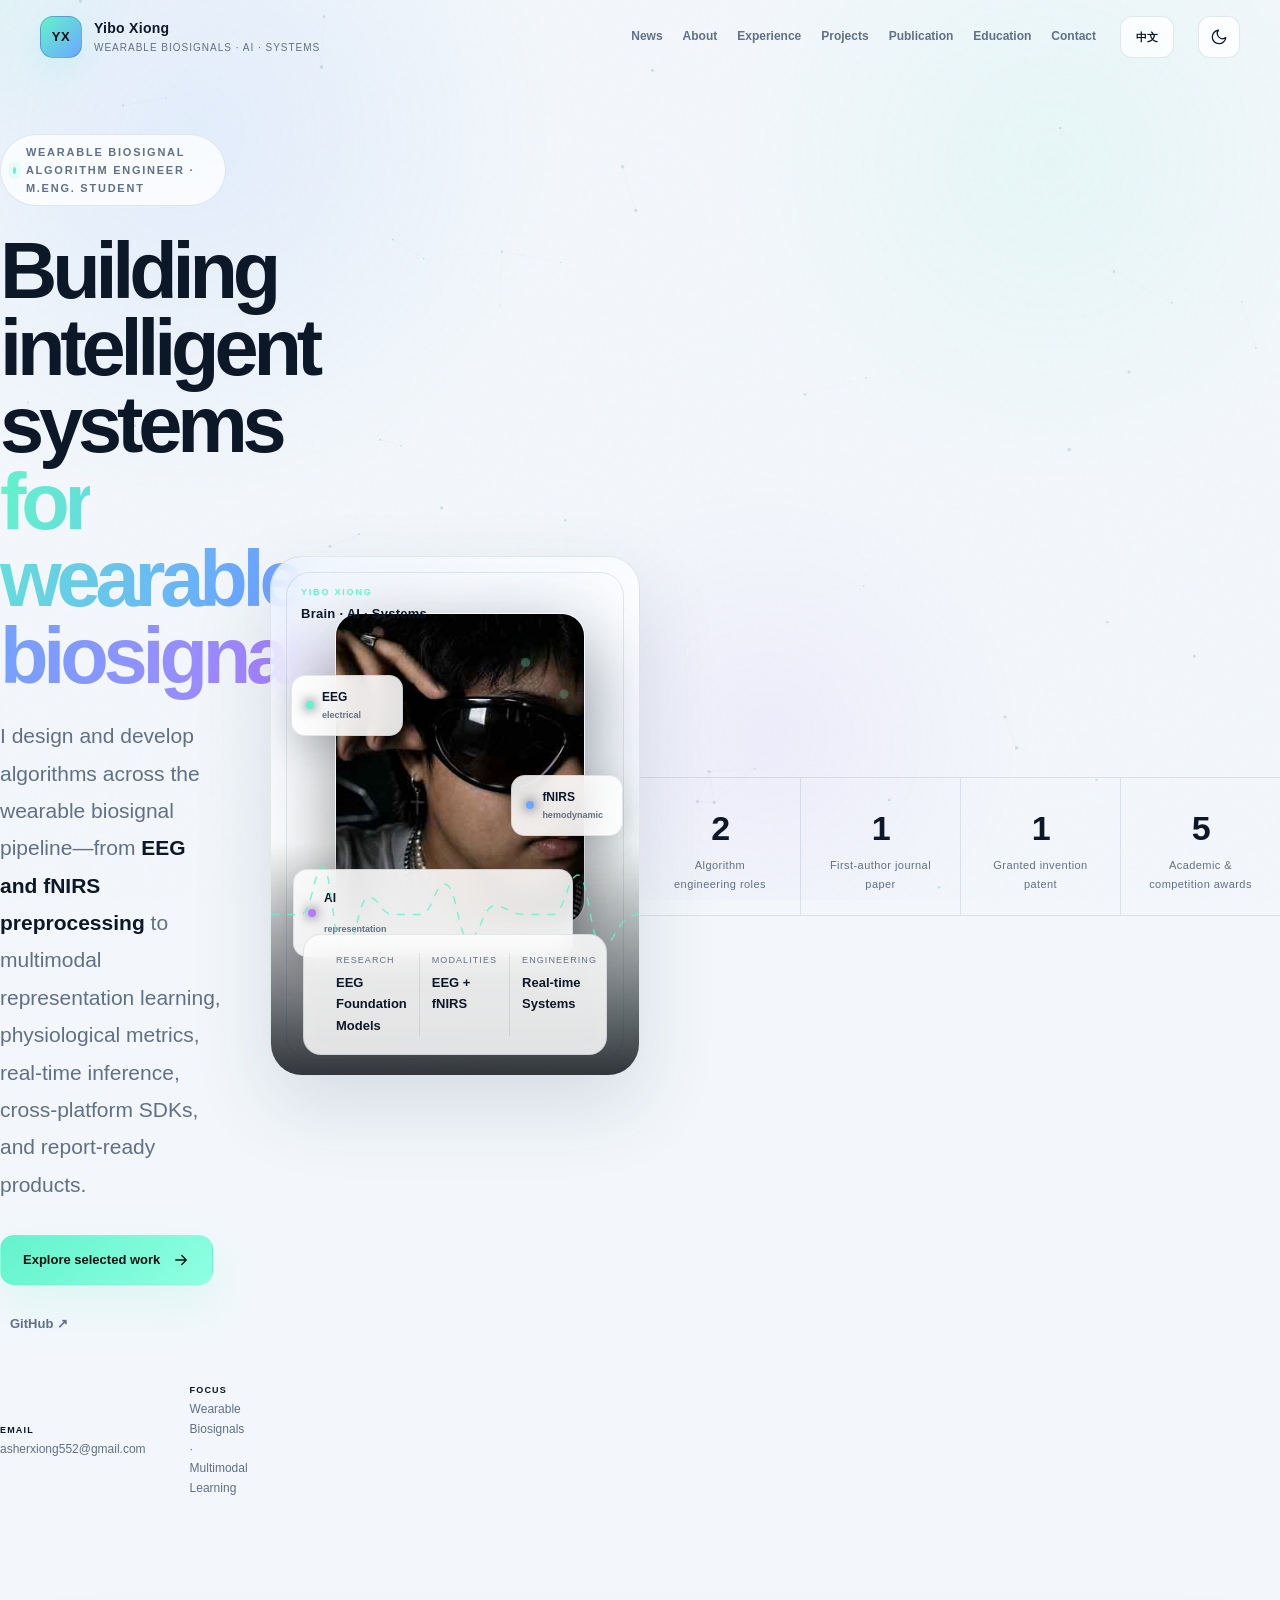
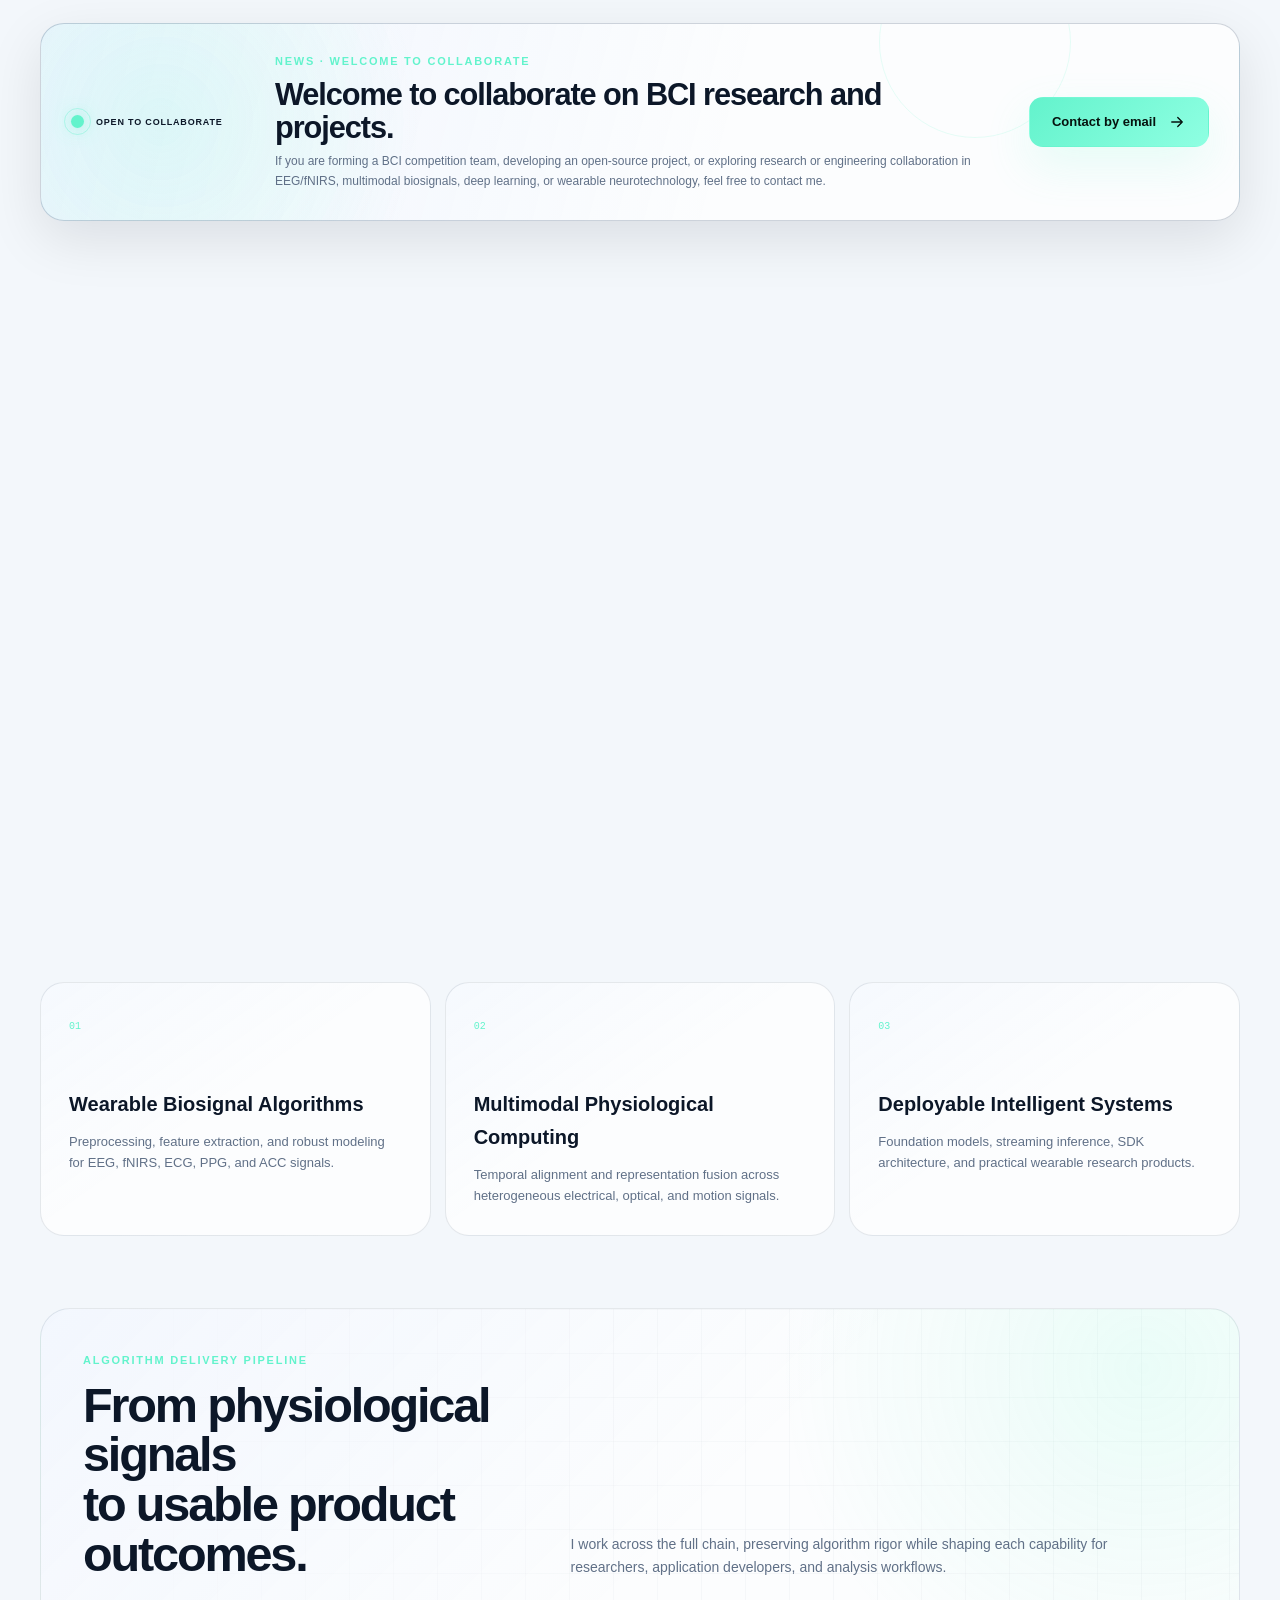
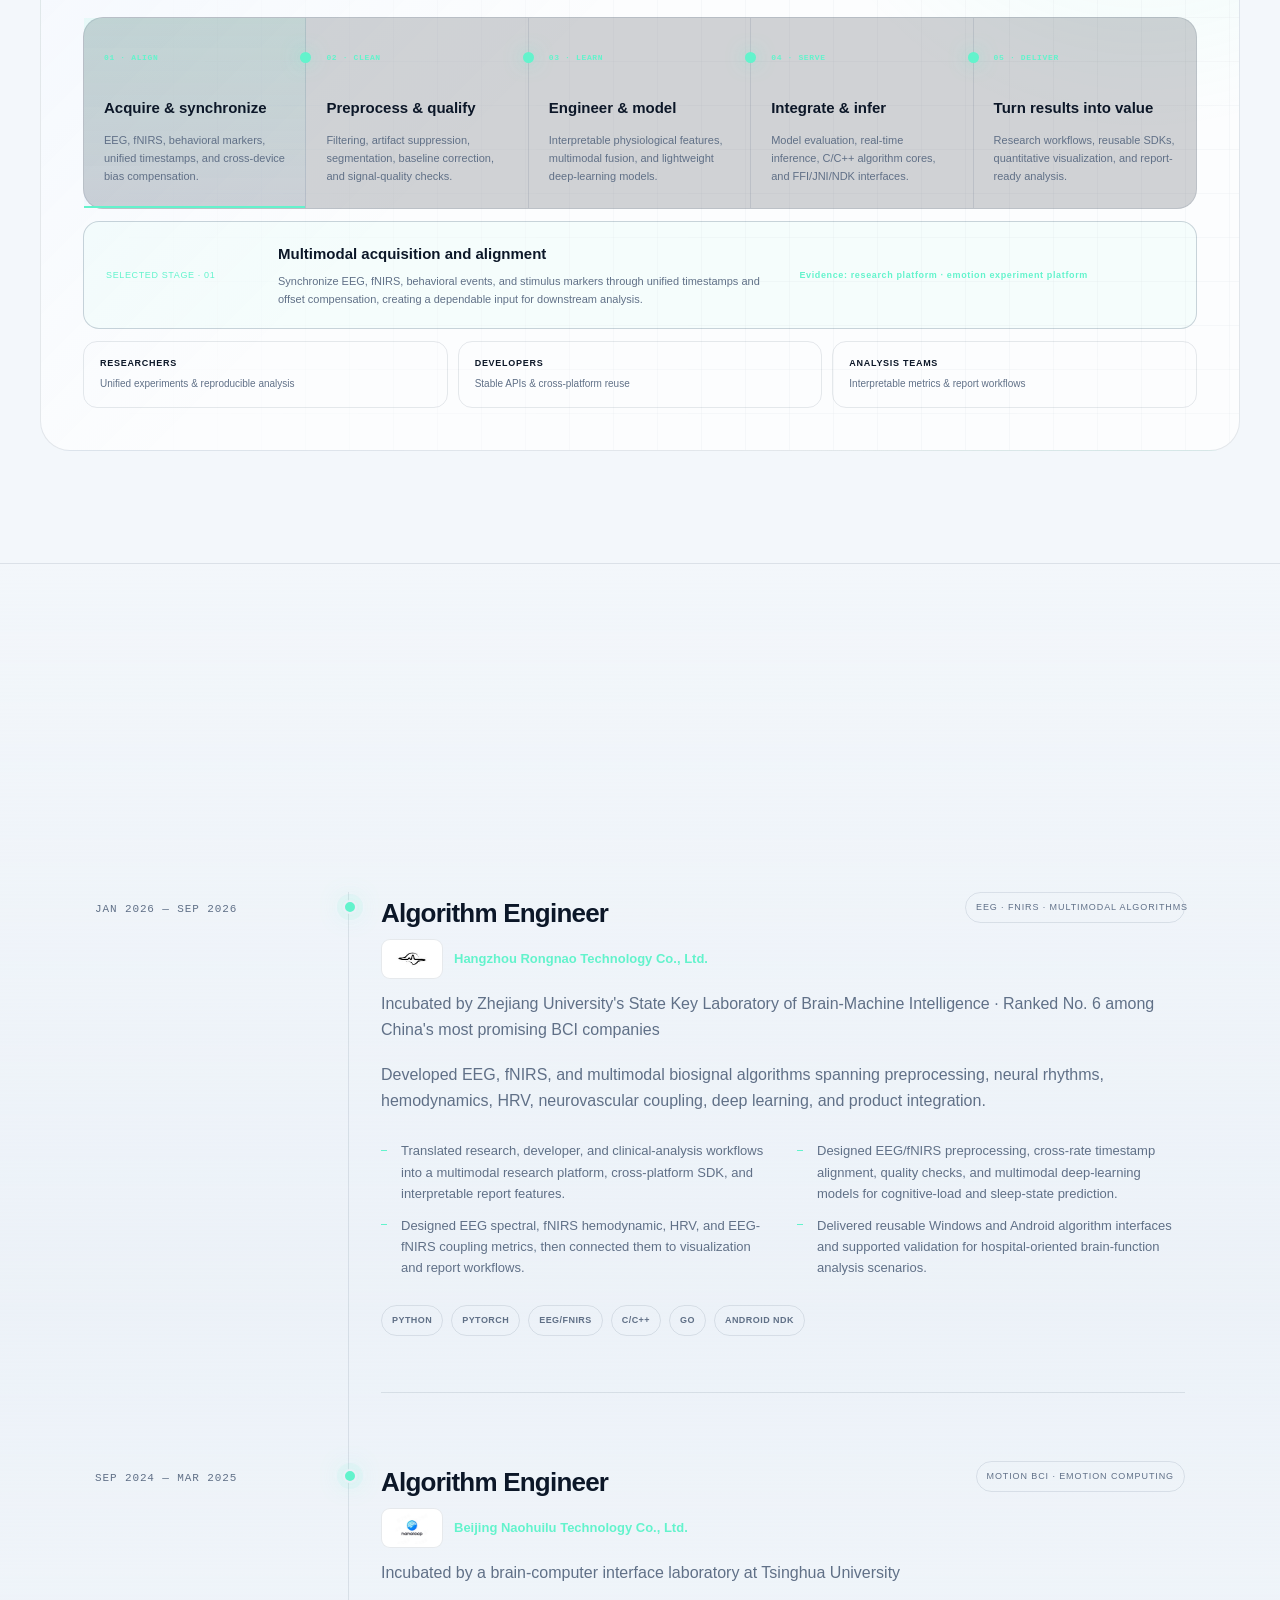
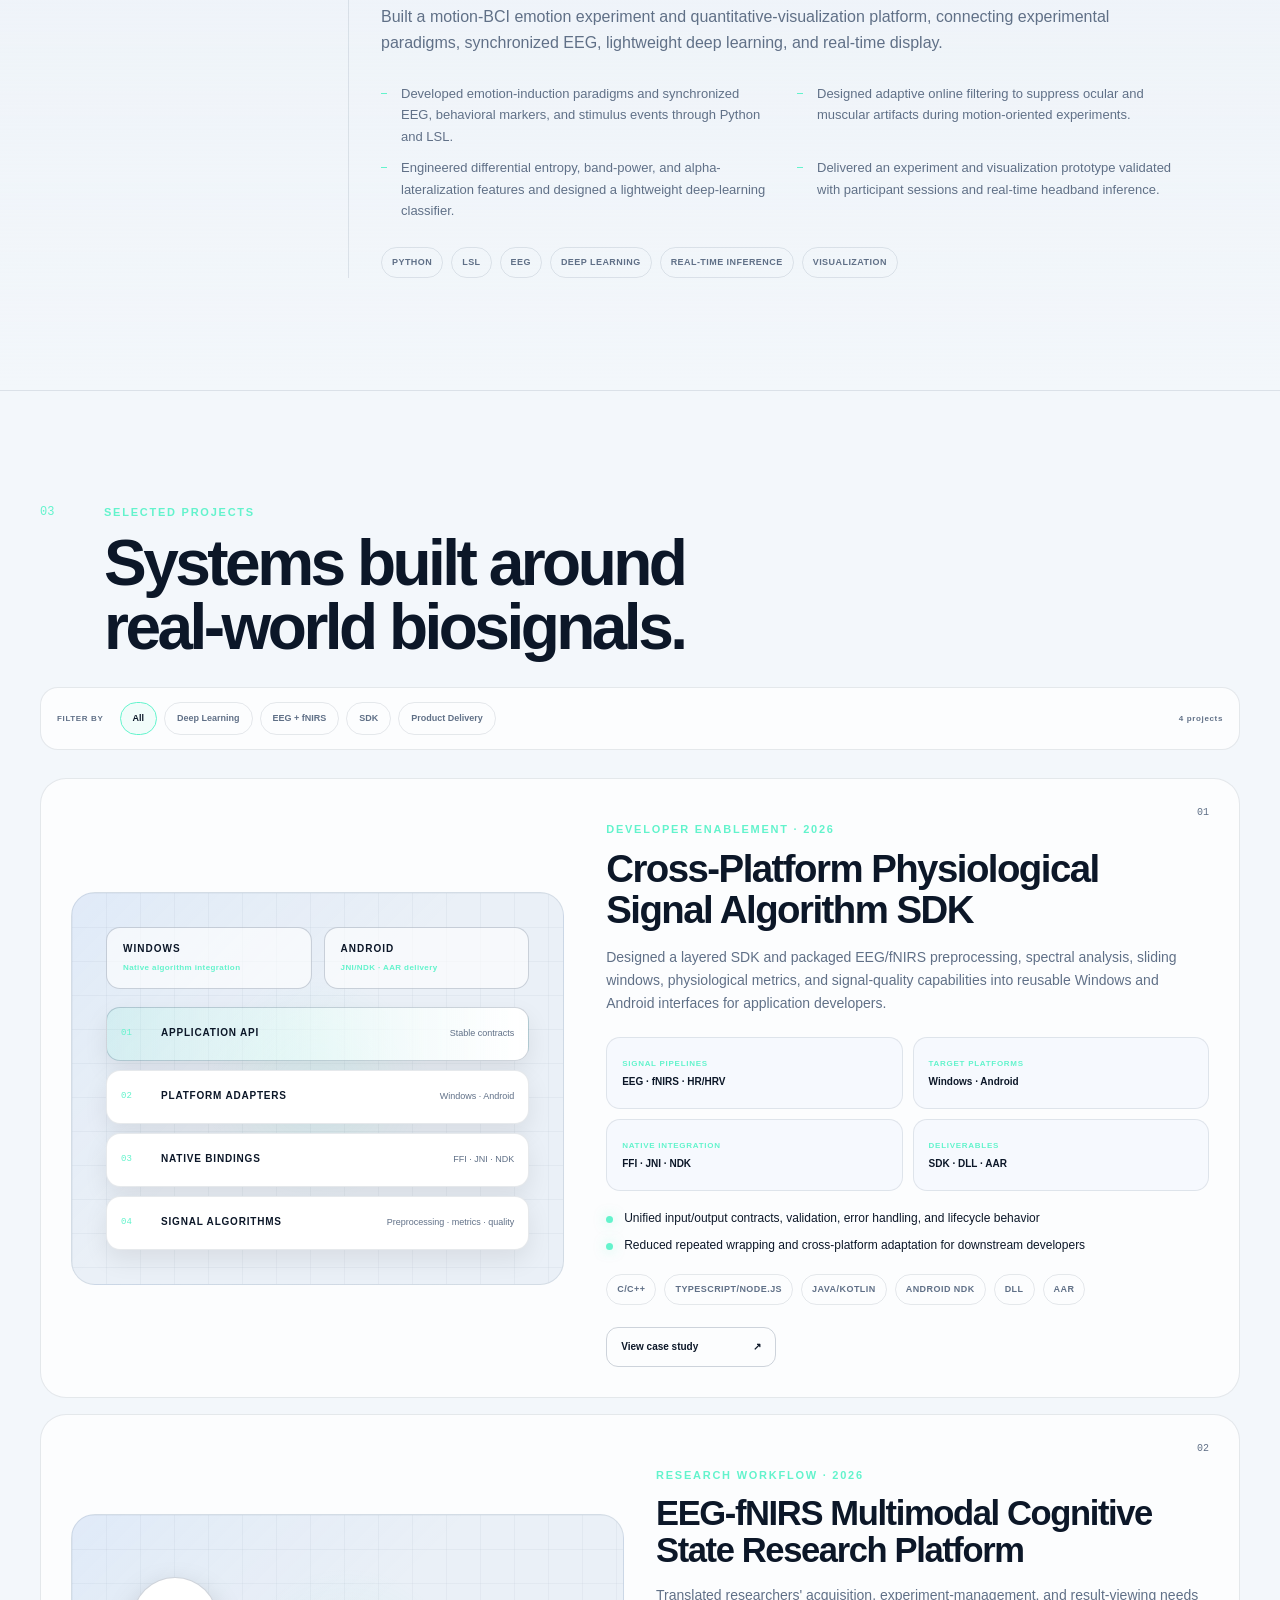
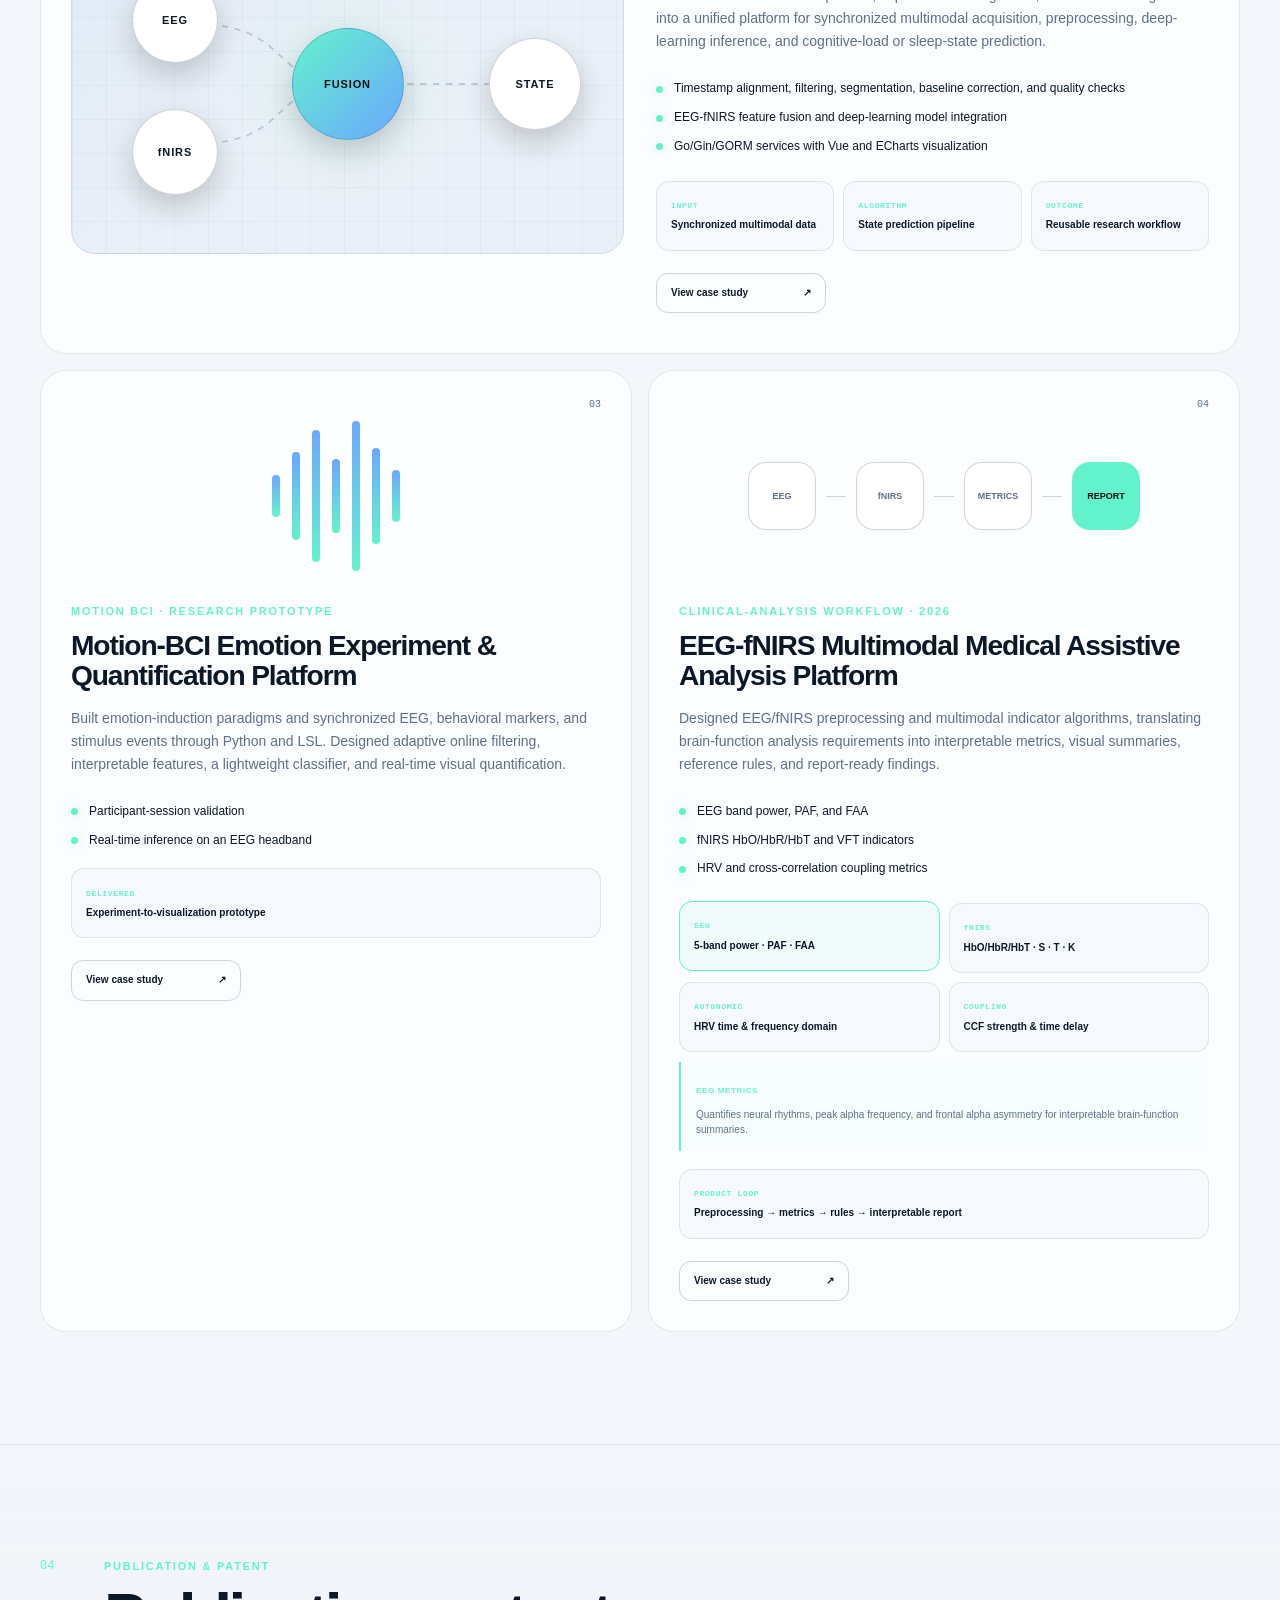
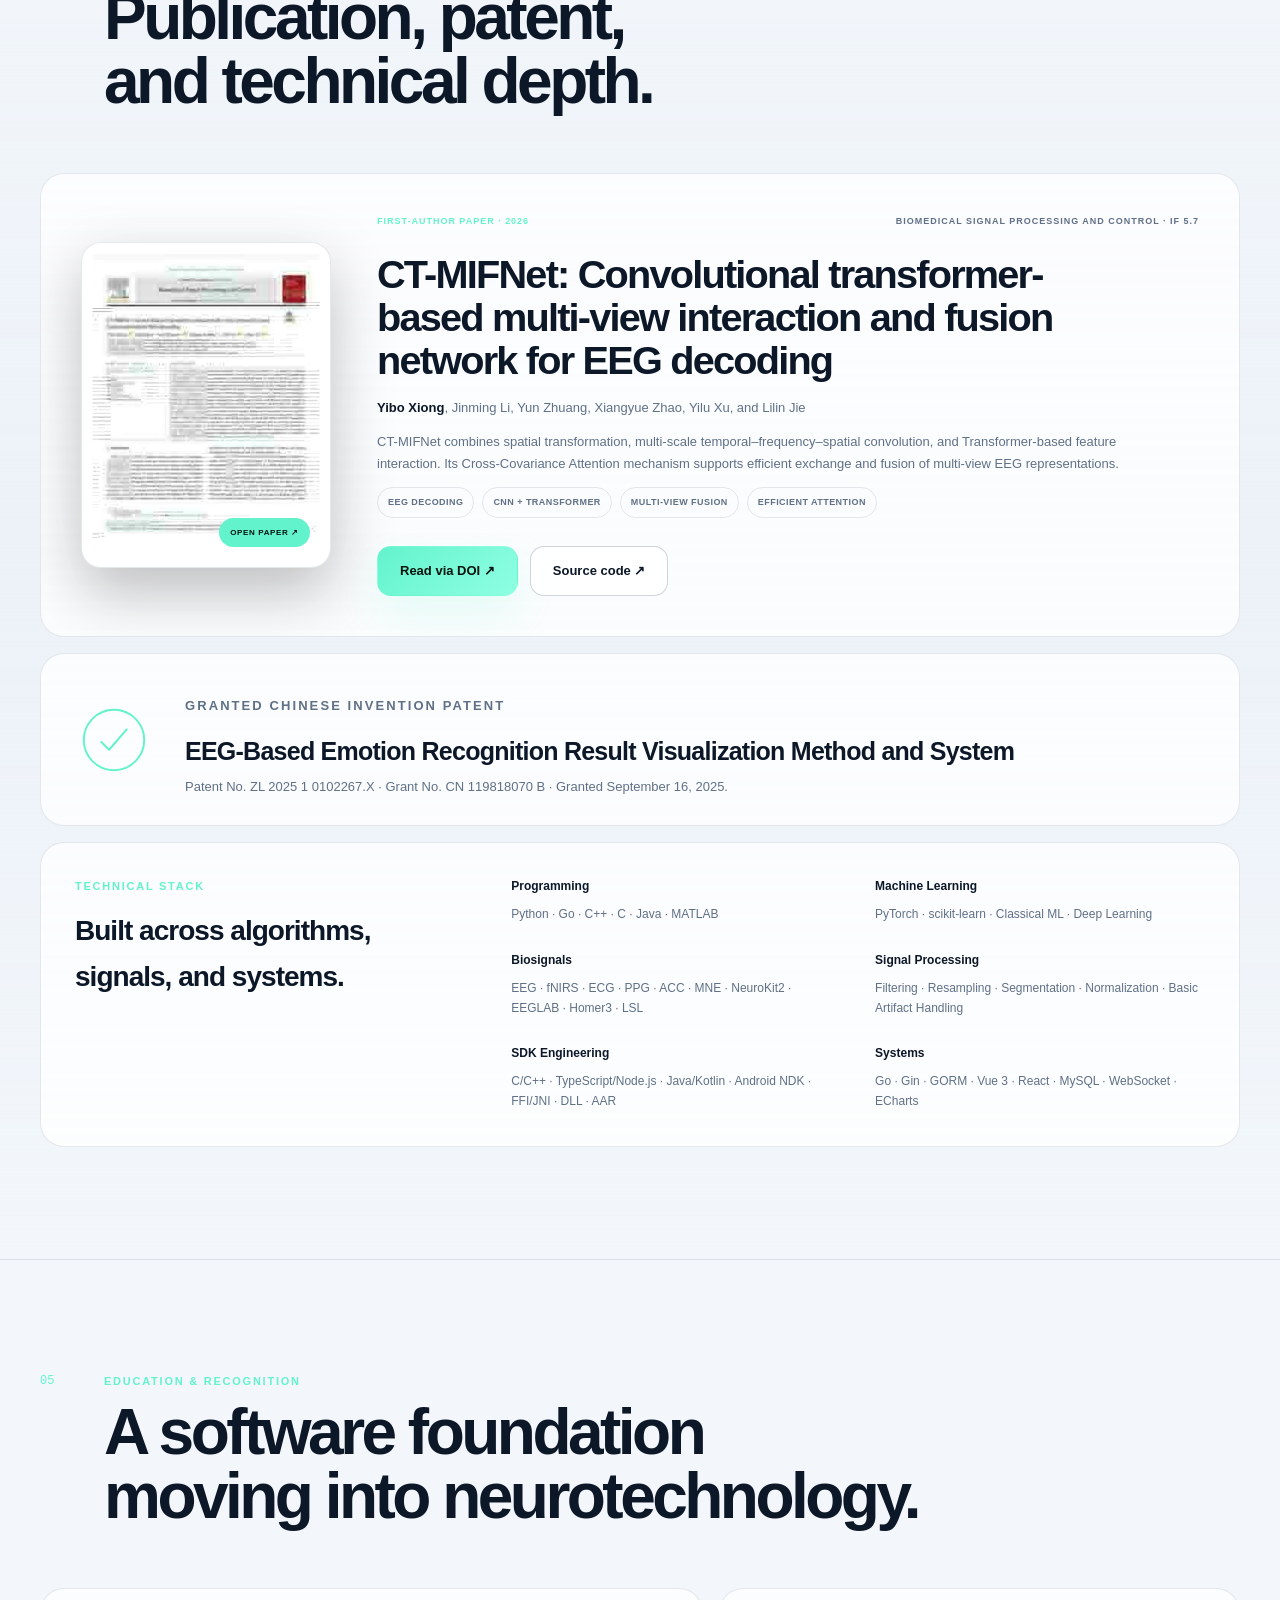
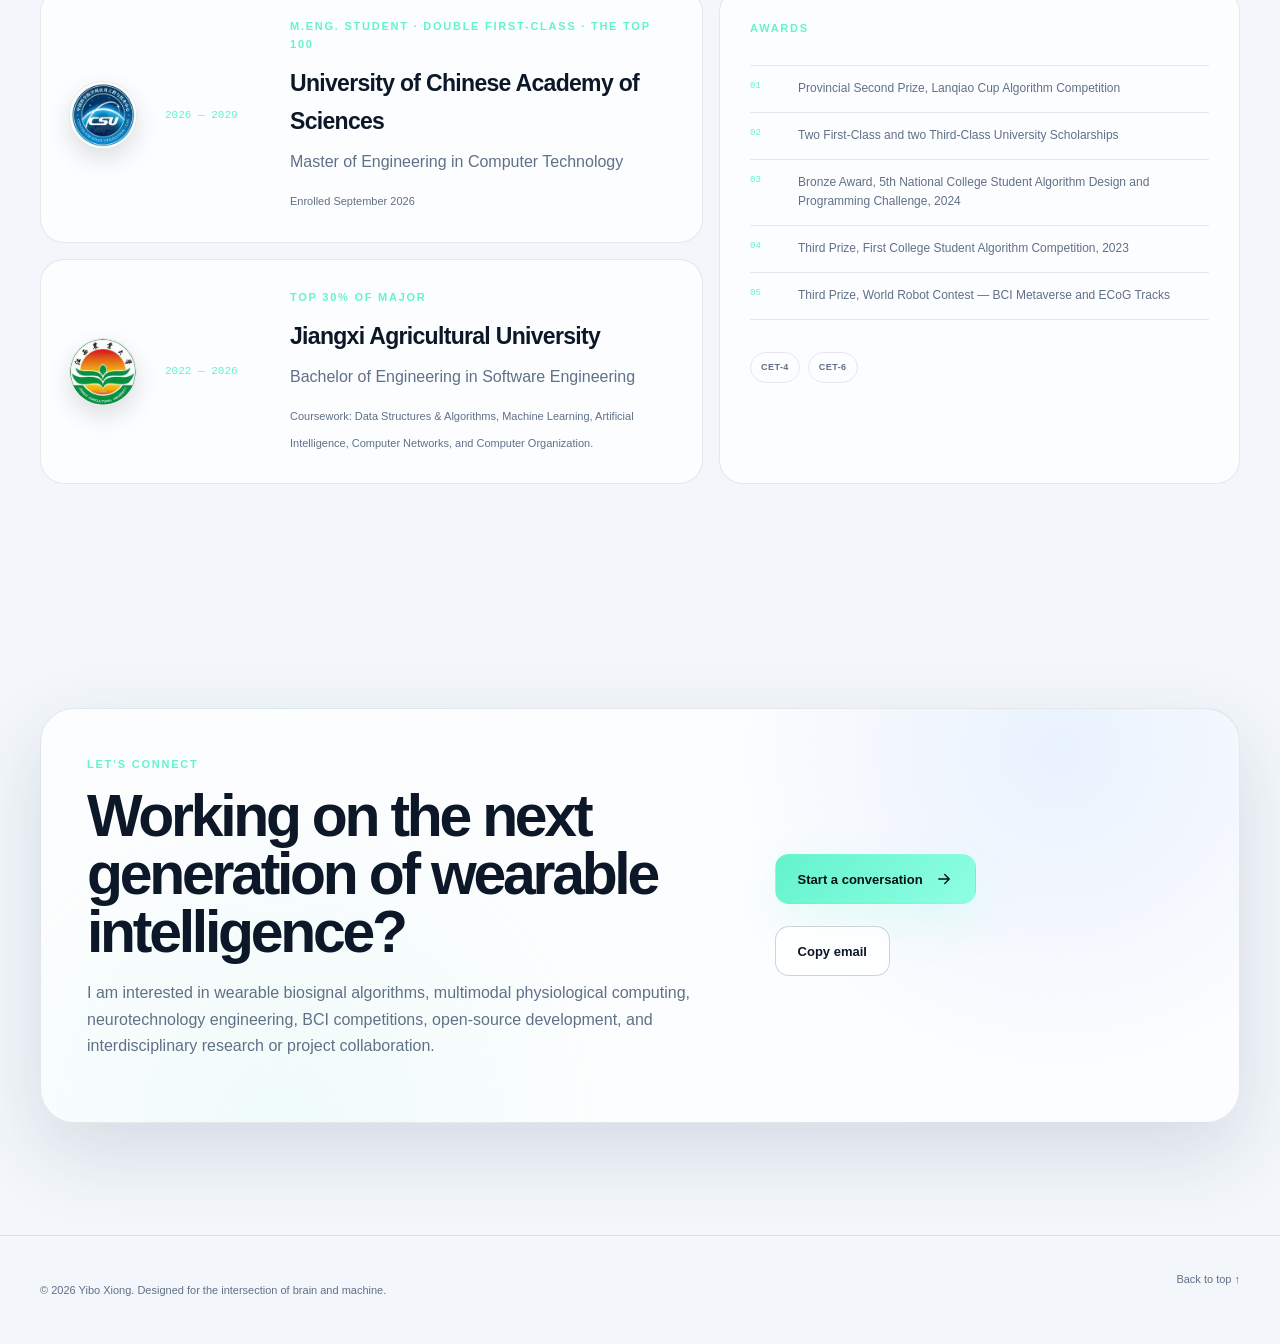
==== commit c35fe25c: "Balance bilingual hero layout" ====
--- a/index.html
+++ b/index.html
@@ -11,7 +11,7 @@
   <meta property="og:image" content="assets/og-cover.svg" />
   <title>Yibo Xiong — Wearable Biosignal Algorithm Engineer</title>
   <link rel="icon" href="assets/favicon.svg" type="image/svg+xml" />
-  <link rel="stylesheet" href="styles.css?v=20260909g" />
+  <link rel="stylesheet" href="styles.css?v=20260909h" />
   <script type="application/ld+json">
   {
     "@context": "https://schema.org",
@@ -91,9 +91,11 @@
             Wearable Biosignal Algorithm Engineer · M.Eng. Student
           </div>
 
-          <h1><span>Building intelligent systems</span> <span class="gradient-text">for wearable biosignals.</span></h1>
-
-          <p class="hero-lead">I design and develop algorithms across the wearable biosignal pipeline—from <strong>EEG and fNIRS preprocessing</strong> to multimodal representation learning, physiological metrics, real-time inference, cross-platform SDKs, and report-ready products.</p>
+          <h1 class="hero-title-en"><span>Building intelligent systems</span> <span class="gradient-text">for wearable biosignals.</span></h1>
+          <h1 class="hero-title-zh" data-i18n-ignore>构建智能系统面向可穿戴生理信号。</h1>
+
+          <p class="hero-lead hero-lead-en">I design and develop algorithms across the wearable biosignal pipeline—from <strong>EEG and fNIRS preprocessing</strong> to multimodal representation learning, physiological metrics, real-time inference, cross-platform SDKs, and report-ready products.</p>
+          <p class="hero-lead hero-lead-zh" data-i18n-ignore>我负责可穿戴生理信号全链路的算法设计与开发——涵盖<strong>EEG 与 fNIRS 预处理</strong>、多模态表征学习、生理指标计算、实时推理、跨平台 SDK 与报告产品化。</p>
 
           <div class="hero-actions">
             <a class="button button-primary" href="#work">
@@ -643,6 +645,6 @@
   </footer>
 
   <script src="i18n.js?v=20260909a"></script>
-  <script src="script.js?v=20260909j"></script>
+  <script src="script.js?v=20260909k"></script>
 </body>
 </html>
--- a/styles.css
+++ b/styles.css
@@ -279,9 +279,24 @@
   font-family: "PingFang SC", "Microsoft YaHei", "Noto Sans CJK SC", Inter, system-ui, sans-serif;
 }
 
+.hero-title-zh,
+.hero-lead-zh {
+  display: none;
+}
+
+html[data-language="zh"] .hero-title-en,
+html[data-language="zh"] .hero-lead-en {
+  display: none;
+}
+
+html[data-language="zh"] .hero-title-zh,
+html[data-language="zh"] .hero-lead-zh {
+  display: block;
+}
+
 html[data-language="zh"] .hero h1 {
   max-width: none;
-  font-size: clamp(34px, 2.8vw, 40px);
+  font-size: clamp(34px, 2.65vw, 36px);
   line-height: 1.18;
   letter-spacing: -.04em;
   white-space: nowrap;
@@ -2036,8 +2051,8 @@
 }
 
 .hero-grid {
-  grid-template-columns: minmax(0, 1.16fr) minmax(390px, .84fr);
-  gap: 52px;
+  grid-template-columns: minmax(0, 1.25fr) minmax(370px, .75fr);
+  gap: 44px;
 }
 
 .hero h1 {
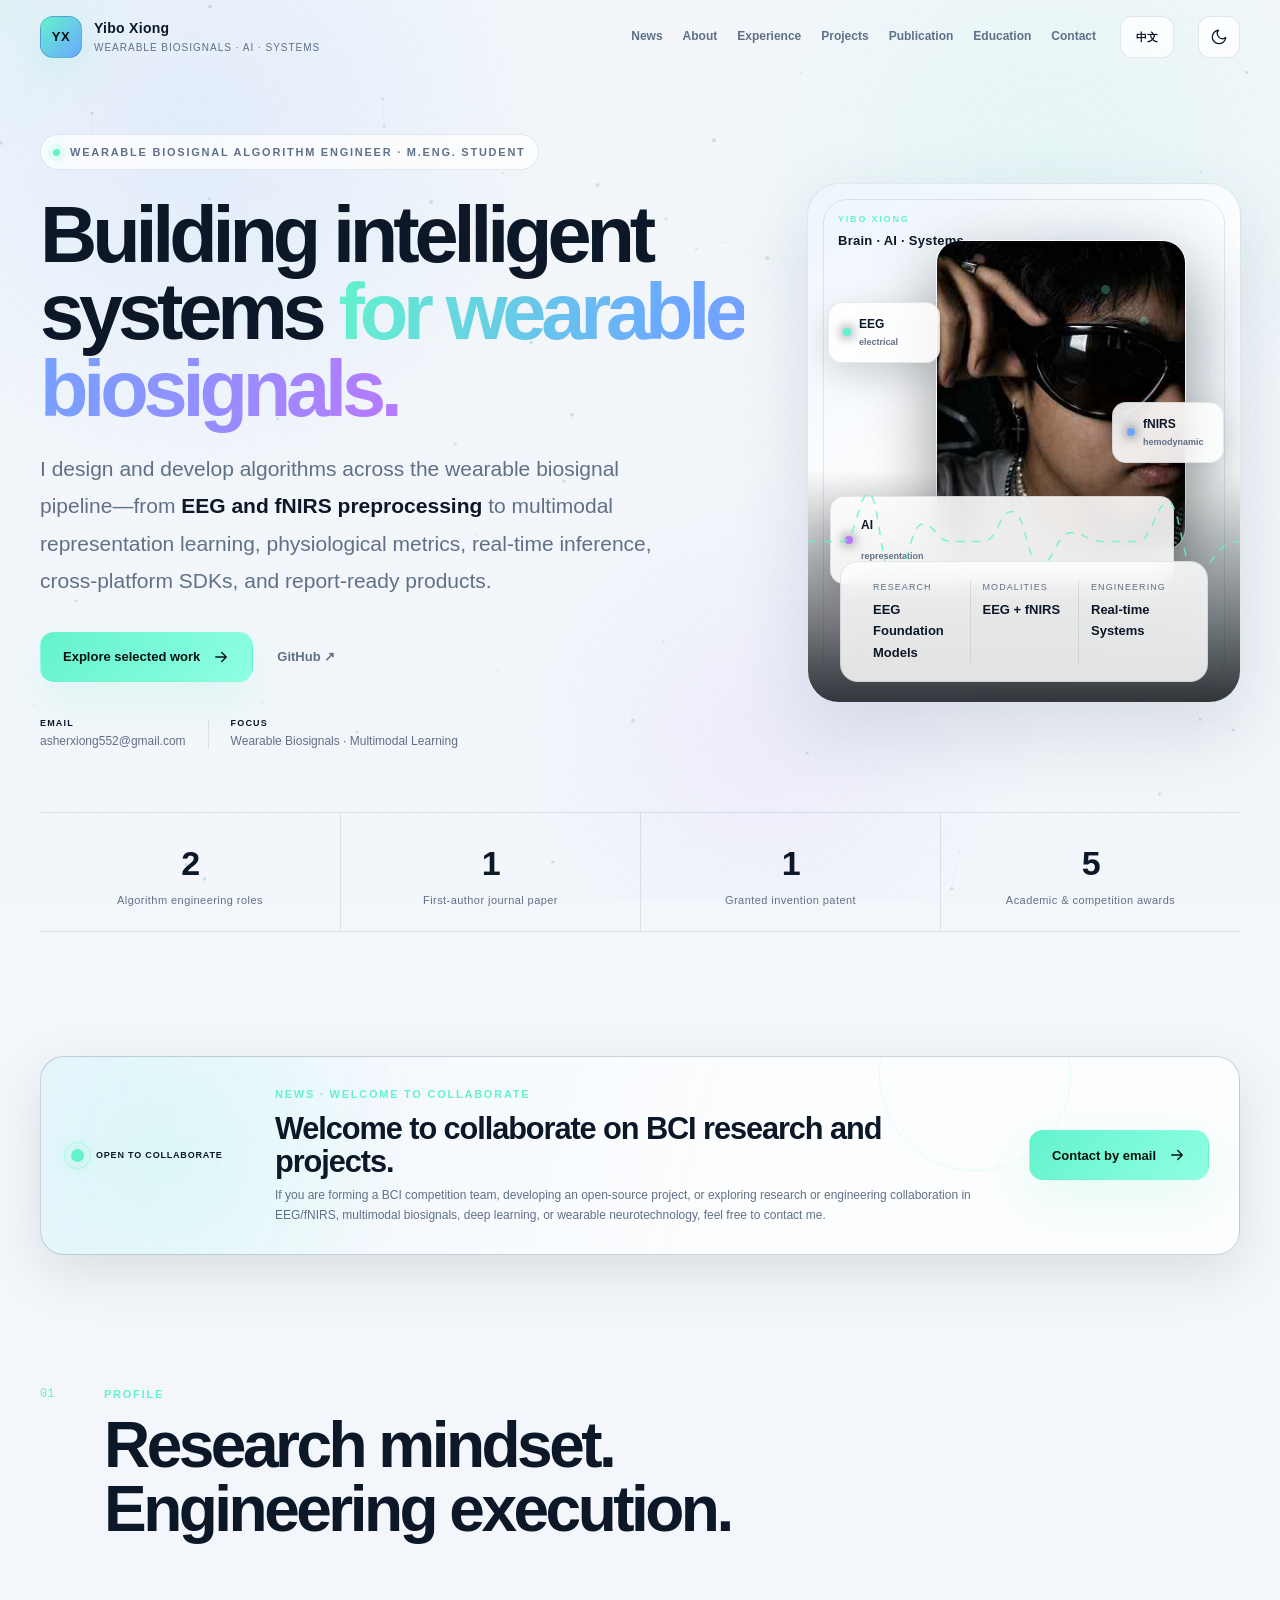
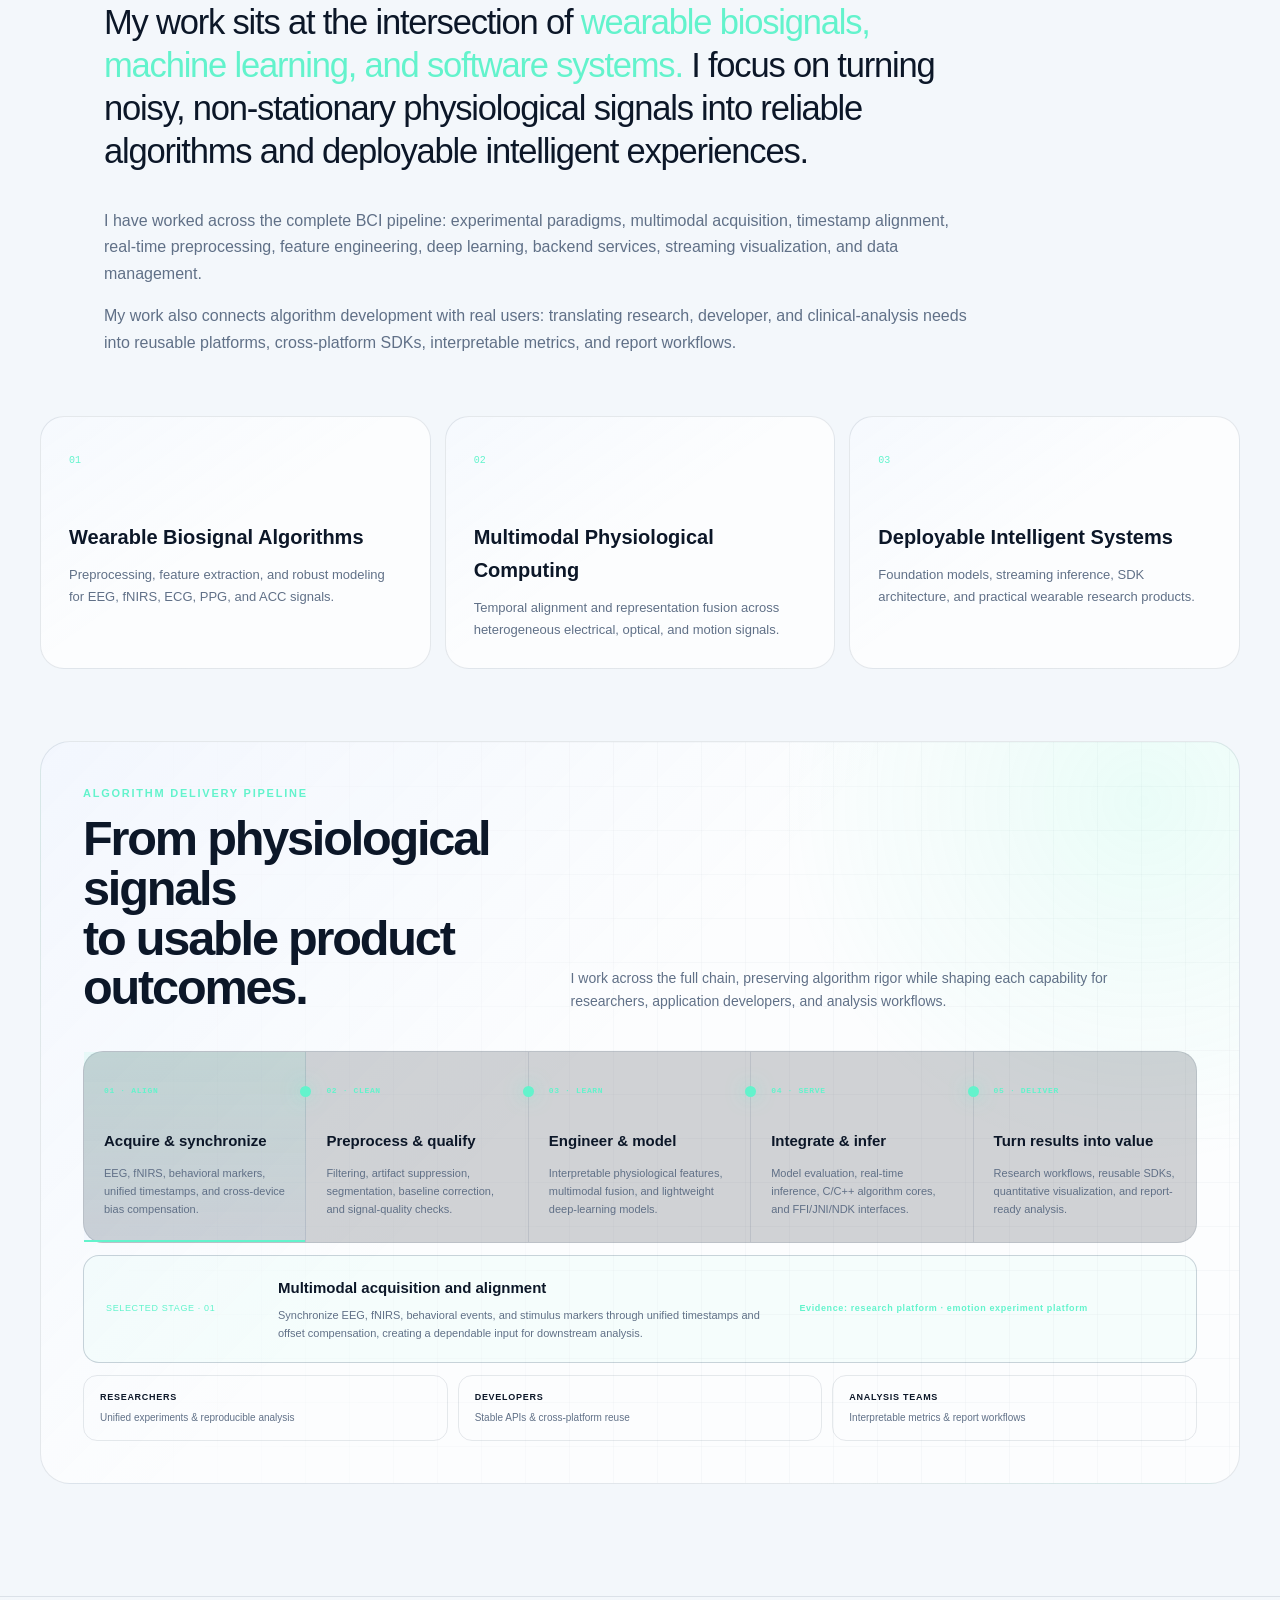
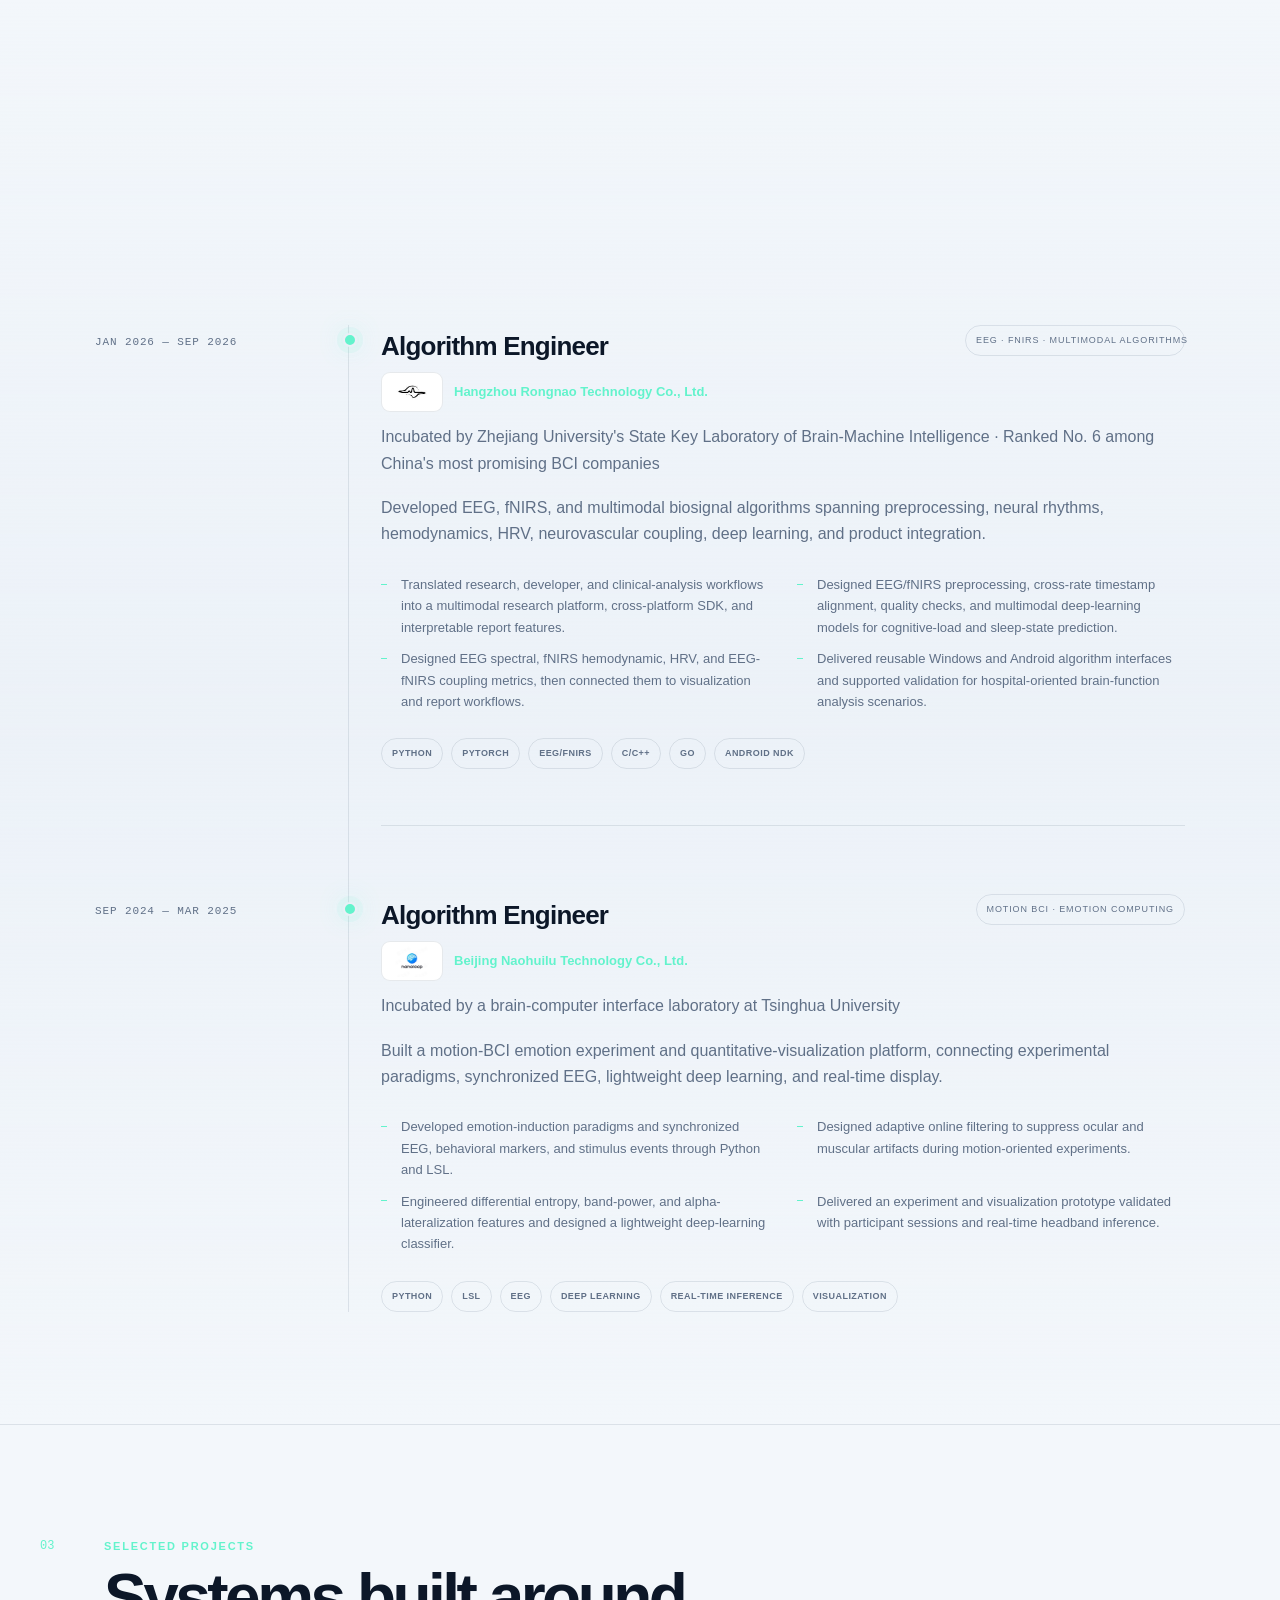
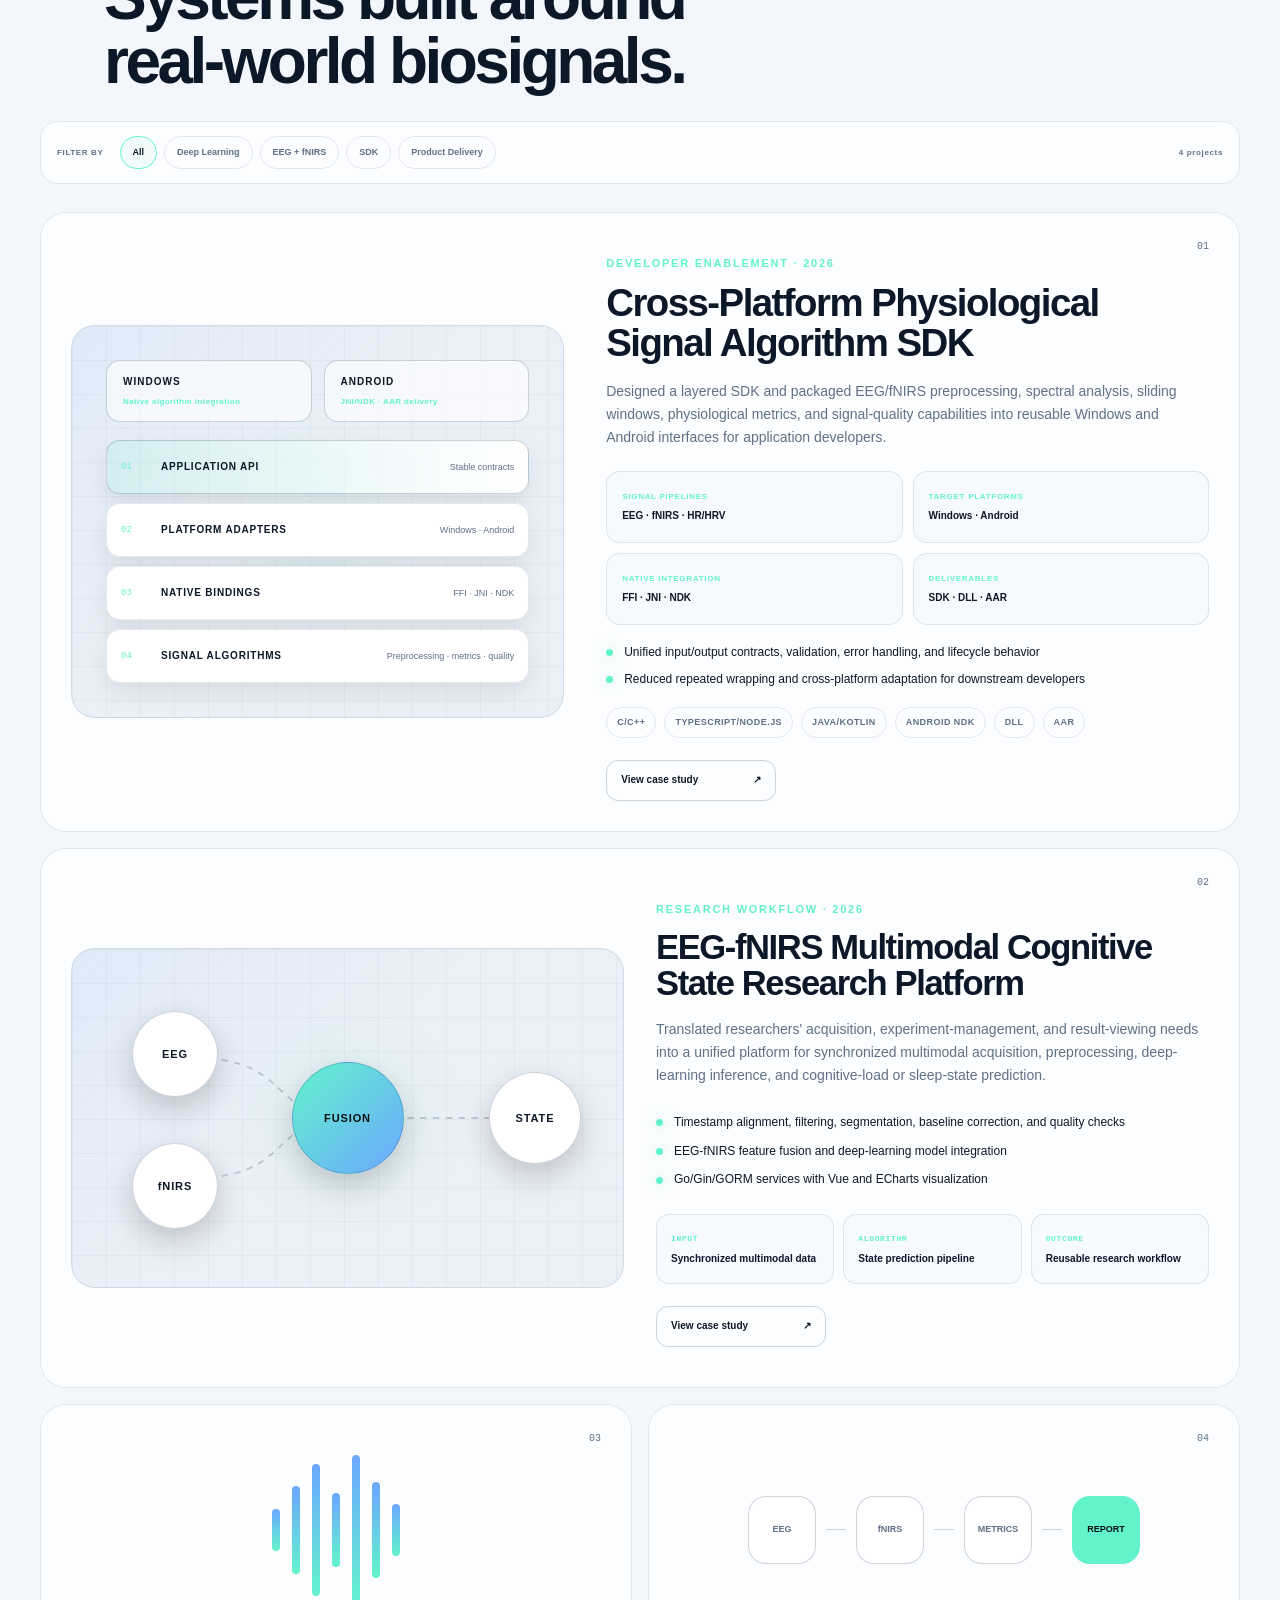
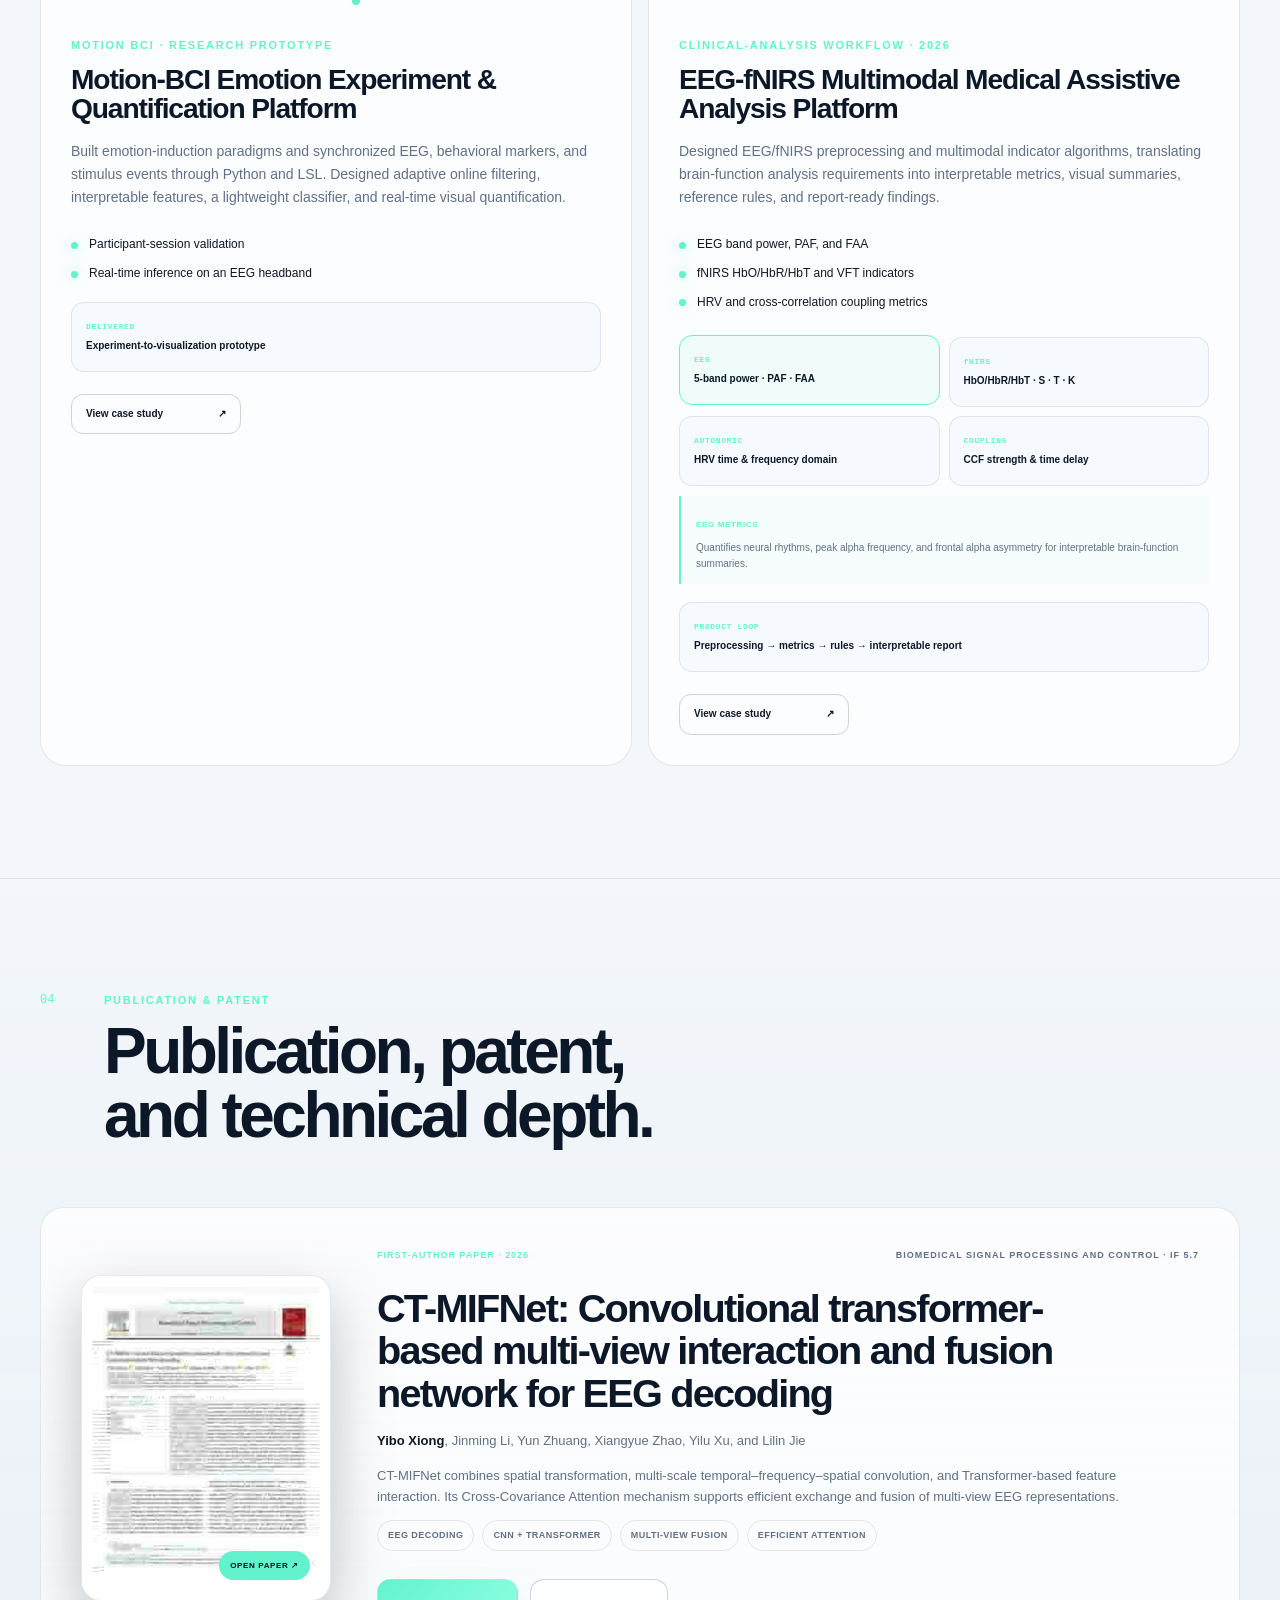
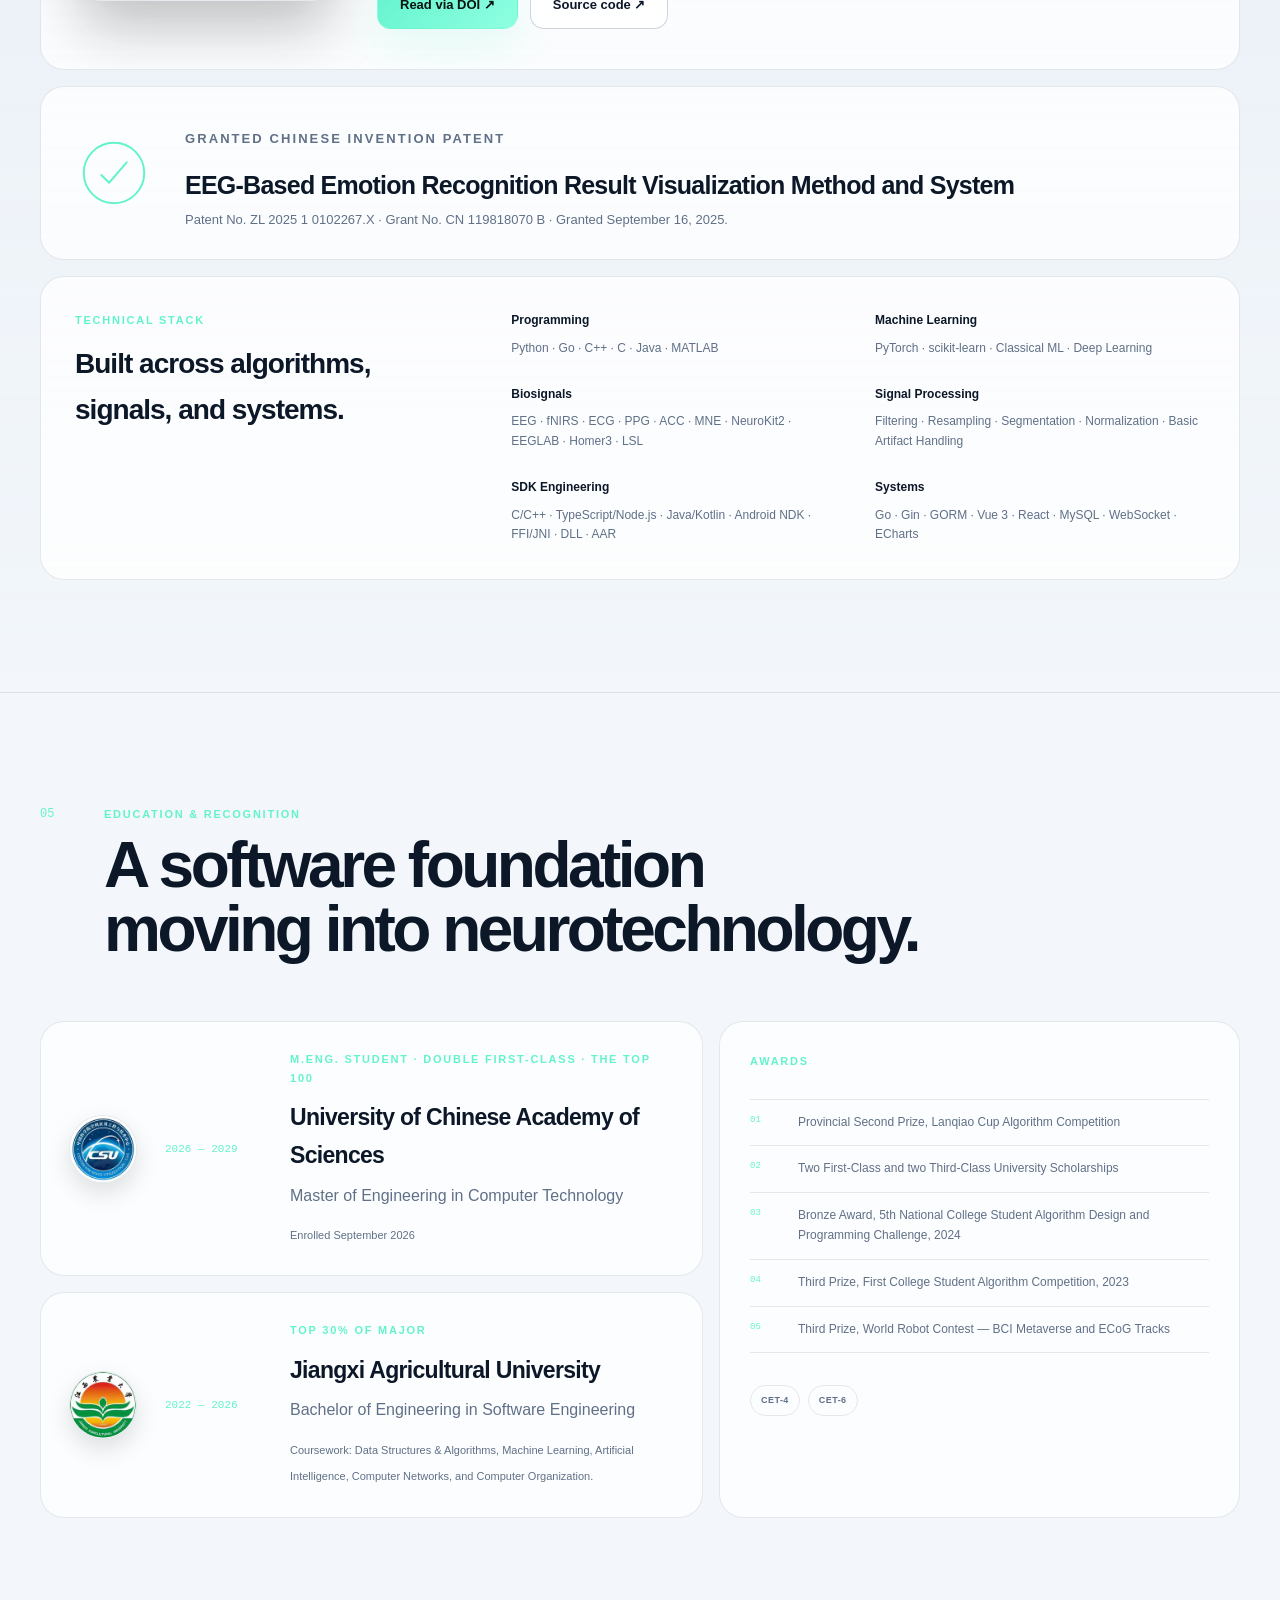
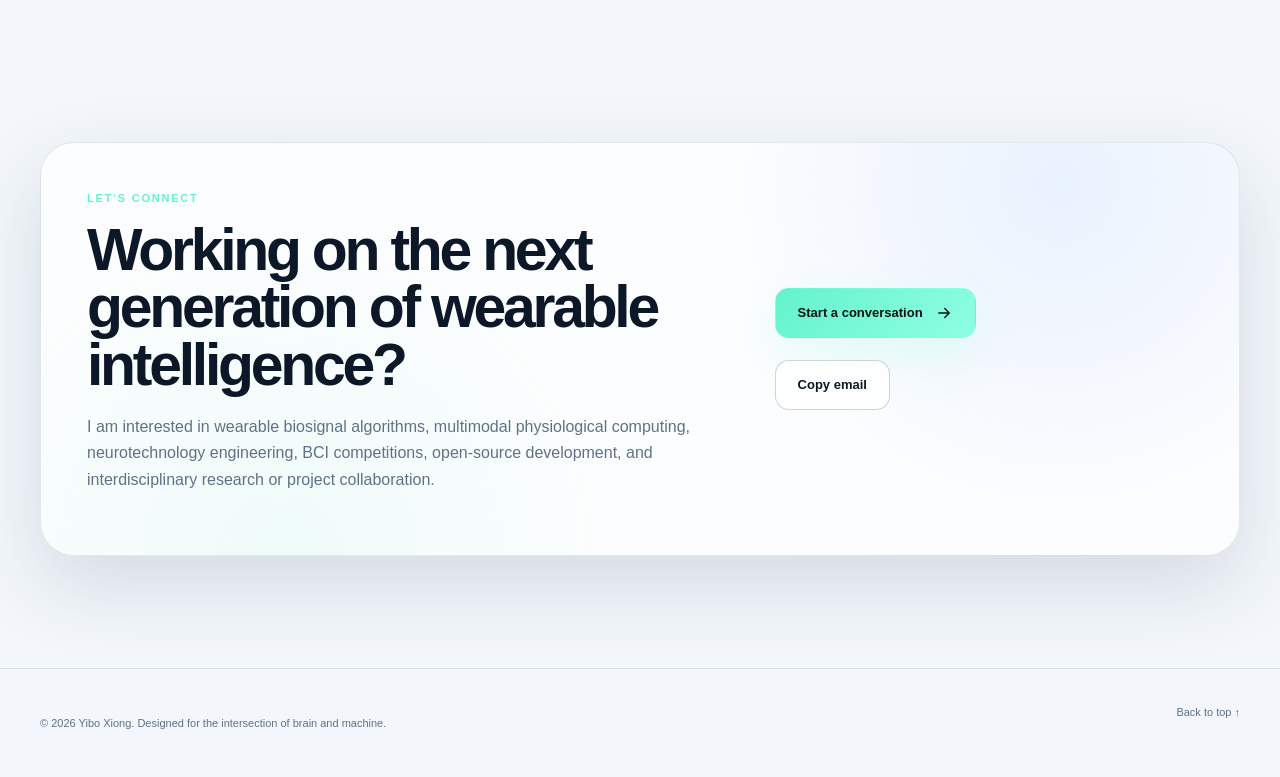
==== commit 1cacec61: "Fix hero card overlap and project text wrapping" ====
--- a/index.html
+++ b/index.html
@@ -11,7 +11,7 @@
   <meta property="og:image" content="assets/og-cover.svg" />
   <title>Yibo Xiong — Wearable Biosignal Algorithm Engineer</title>
   <link rel="icon" href="assets/favicon.svg" type="image/svg+xml" />
-  <link rel="stylesheet" href="styles.css?v=20260909h" />
+  <link rel="stylesheet" href="styles.css?v=20260909i" />
   <script type="application/ld+json">
   {
     "@context": "https://schema.org",
--- a/styles.css
+++ b/styles.css
@@ -3474,6 +3474,70 @@
   }
 }
 
+/* Layout correction: keep the hero copy and portrait in one full-width row. */
+.hero {
+  display: block;
+}
+
+.hero-grid {
+  width: min(calc(100% - 48px), var(--container));
+}
+
+.hero-copy,
+.hero-visual,
+.project-card,
+.project-copy,
+.project-graphic,
+.dialog-star section,
+.pipeline-stage {
+  min-width: 0;
+}
+
+.hero-copy {
+  position: relative;
+  z-index: 2;
+}
+
+.hero-visual {
+  position: relative;
+  z-index: 1;
+}
+
+.hero h1,
+.hero-lead,
+.project-copy h3,
+.project-copy p,
+.dialog-star p,
+.pipeline-stage p {
+  overflow-wrap: break-word;
+}
+
+.dialog-star section {
+  display: flex;
+  flex-direction: column;
+  height: auto;
+}
+
+.dialog-star h3 {
+  margin-top: 28px;
+}
+
+.dialog-star p {
+  flex: 1 1 auto;
+}
+
+@media (max-width: 1020px) {
+  .hero-grid {
+    width: min(calc(100% - 40px), var(--container));
+  }
+}
+
+@media (max-width: 580px) {
+  .hero-grid {
+    width: min(calc(100% - 26px), var(--container));
+  }
+}
+
 @media (prefers-reduced-motion: reduce) {
   .news-pulse::after,
   .pipeline-detail.detail-flash {
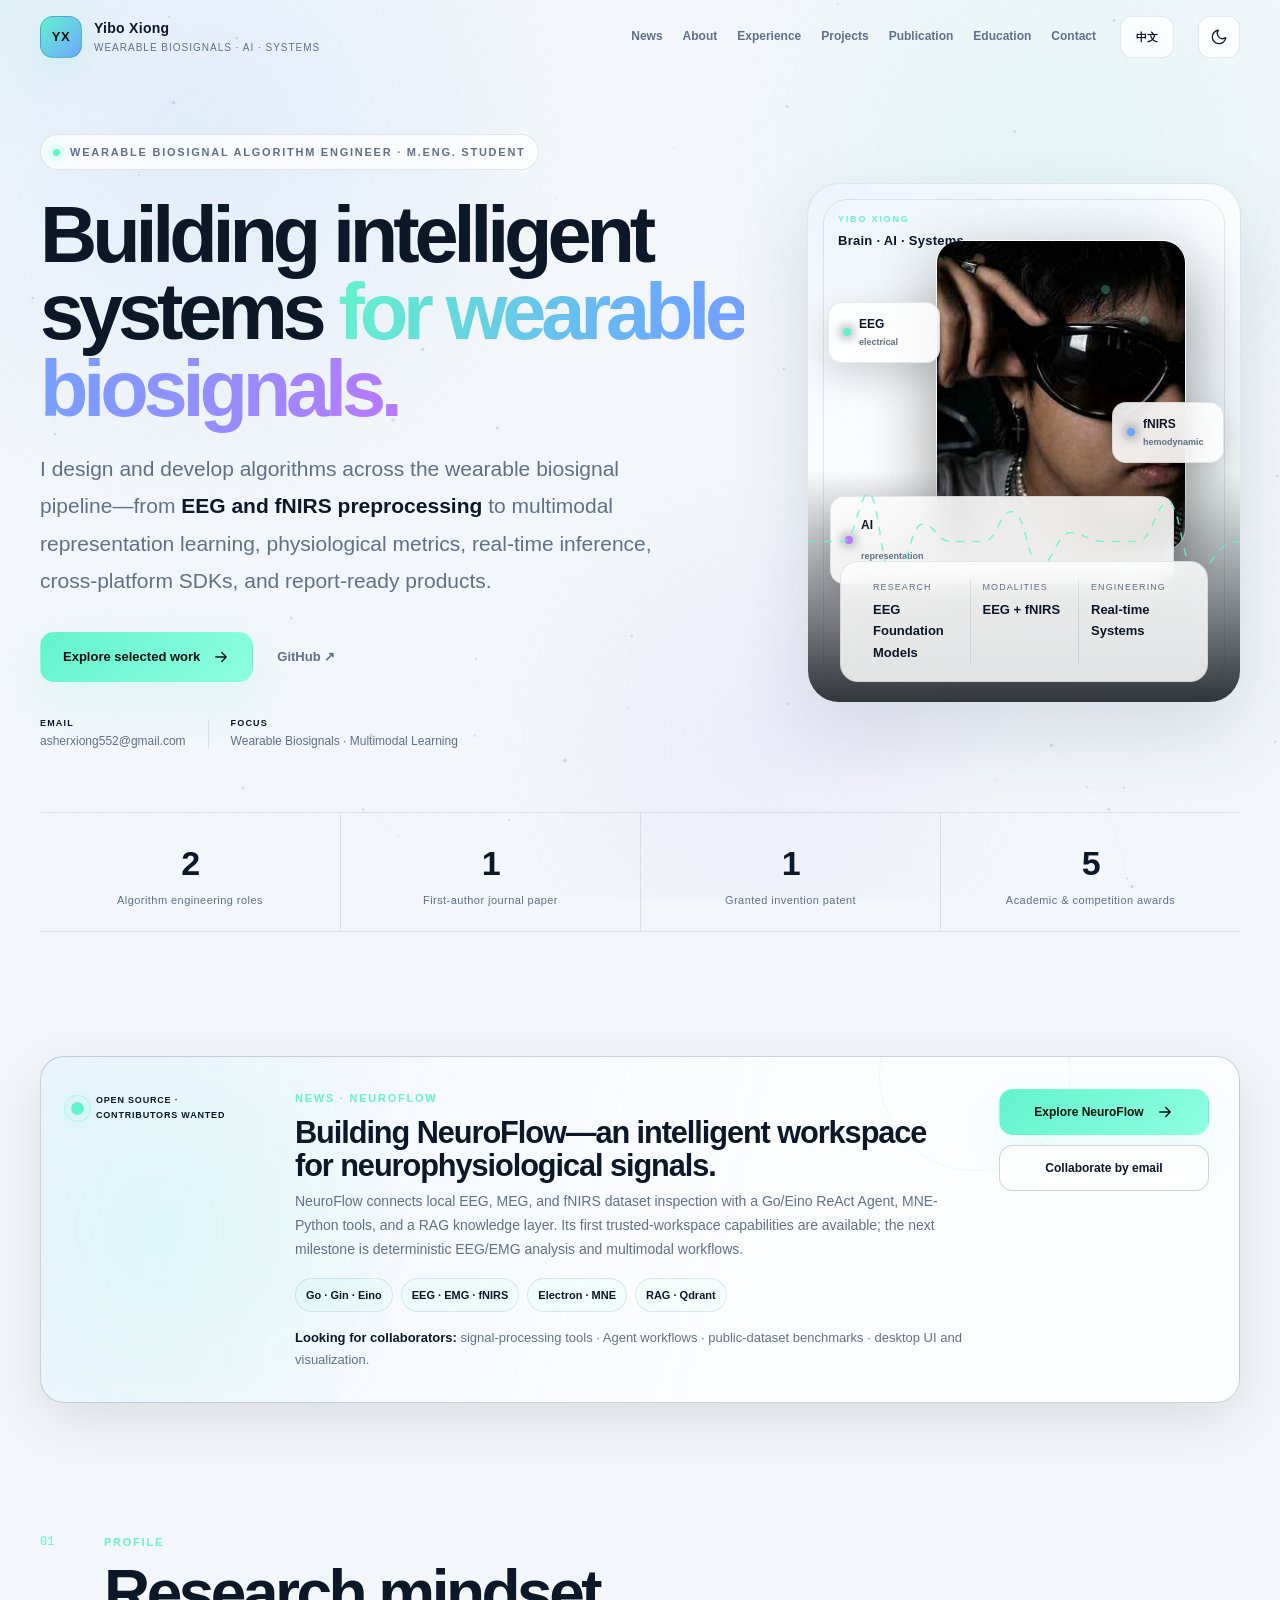
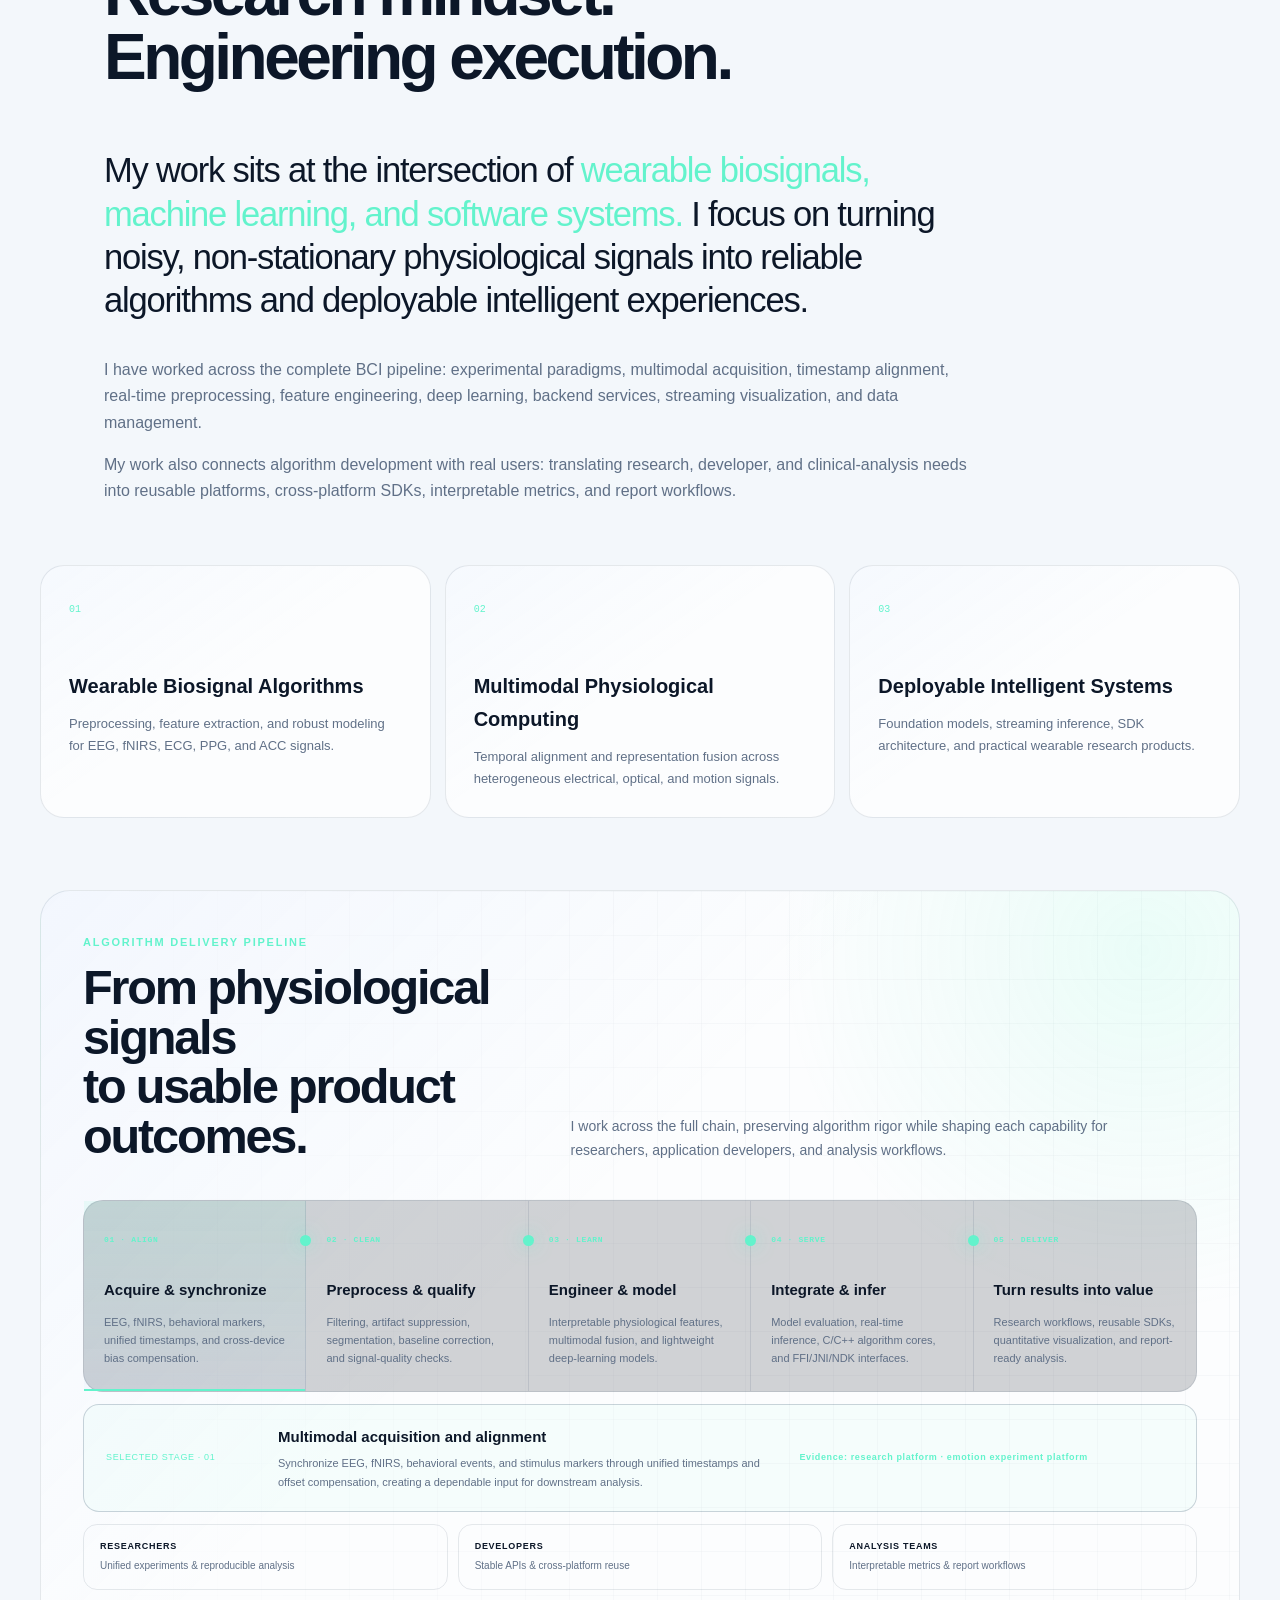
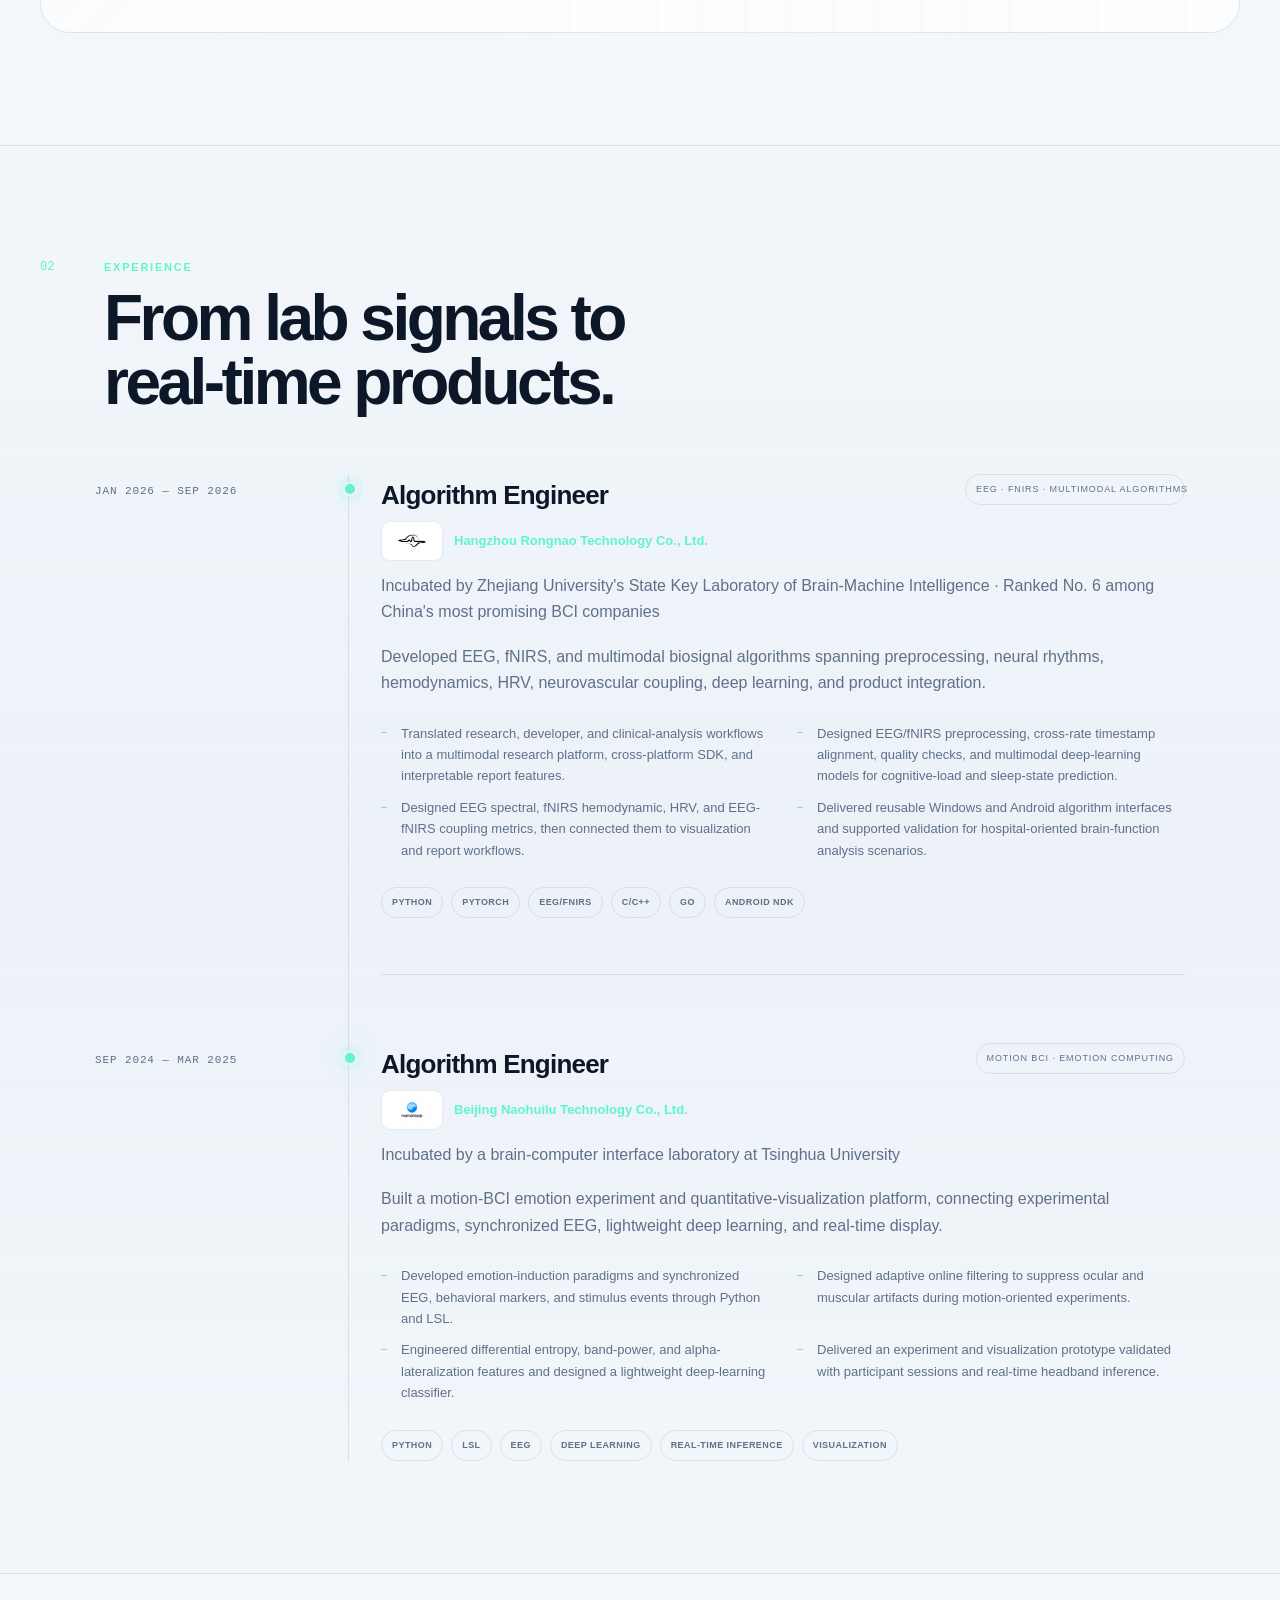
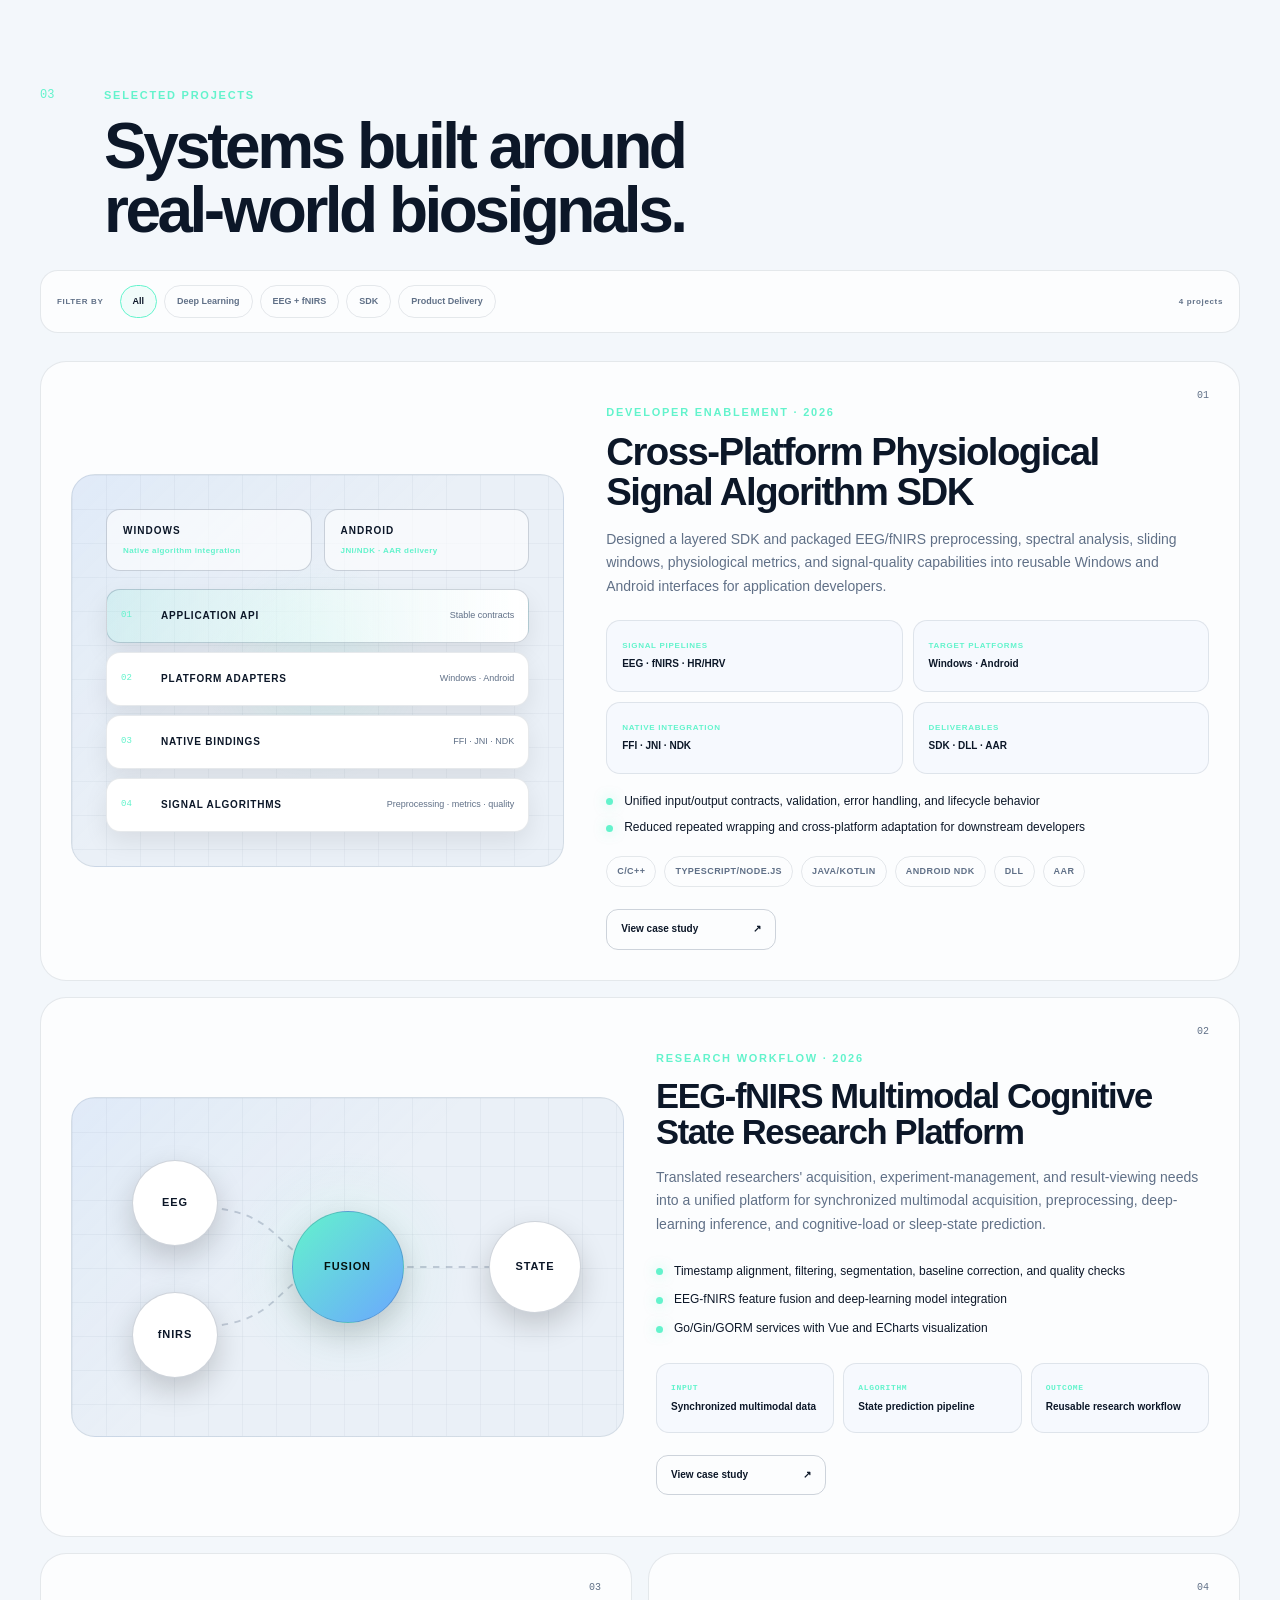
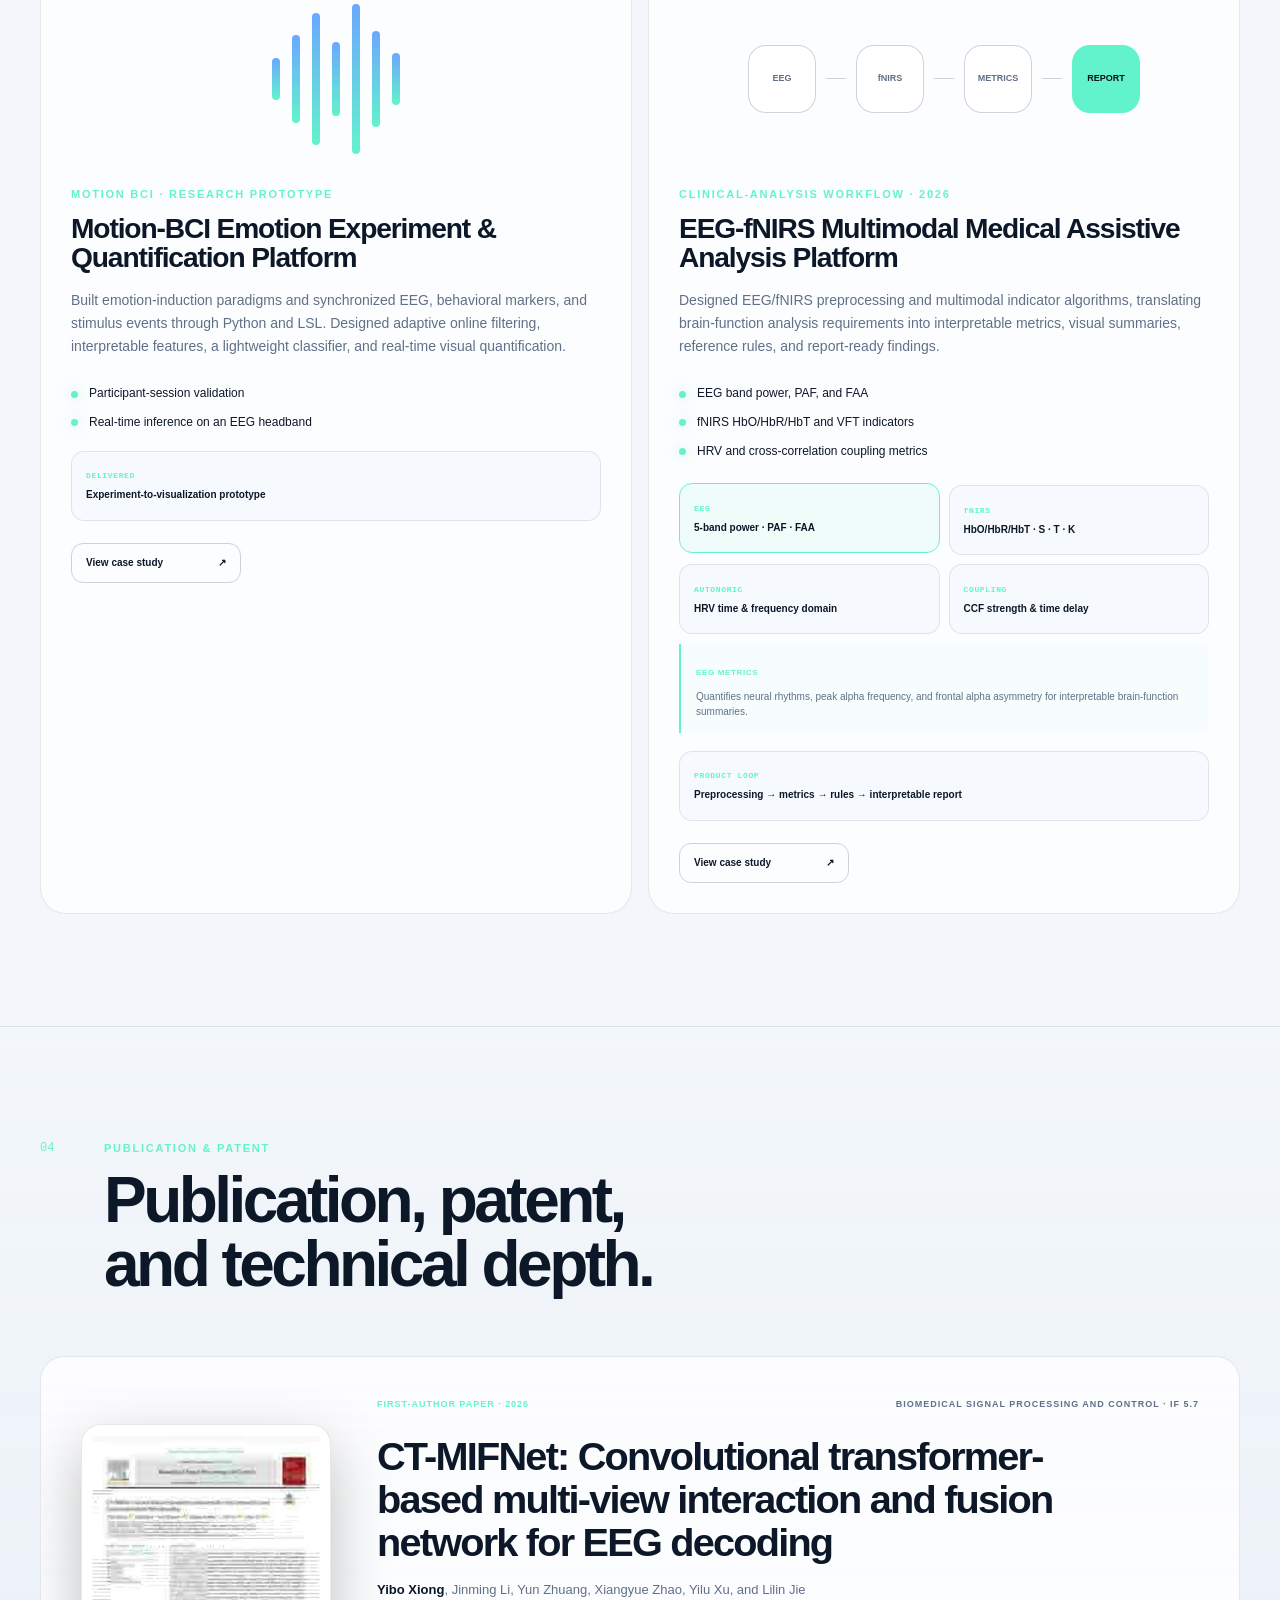
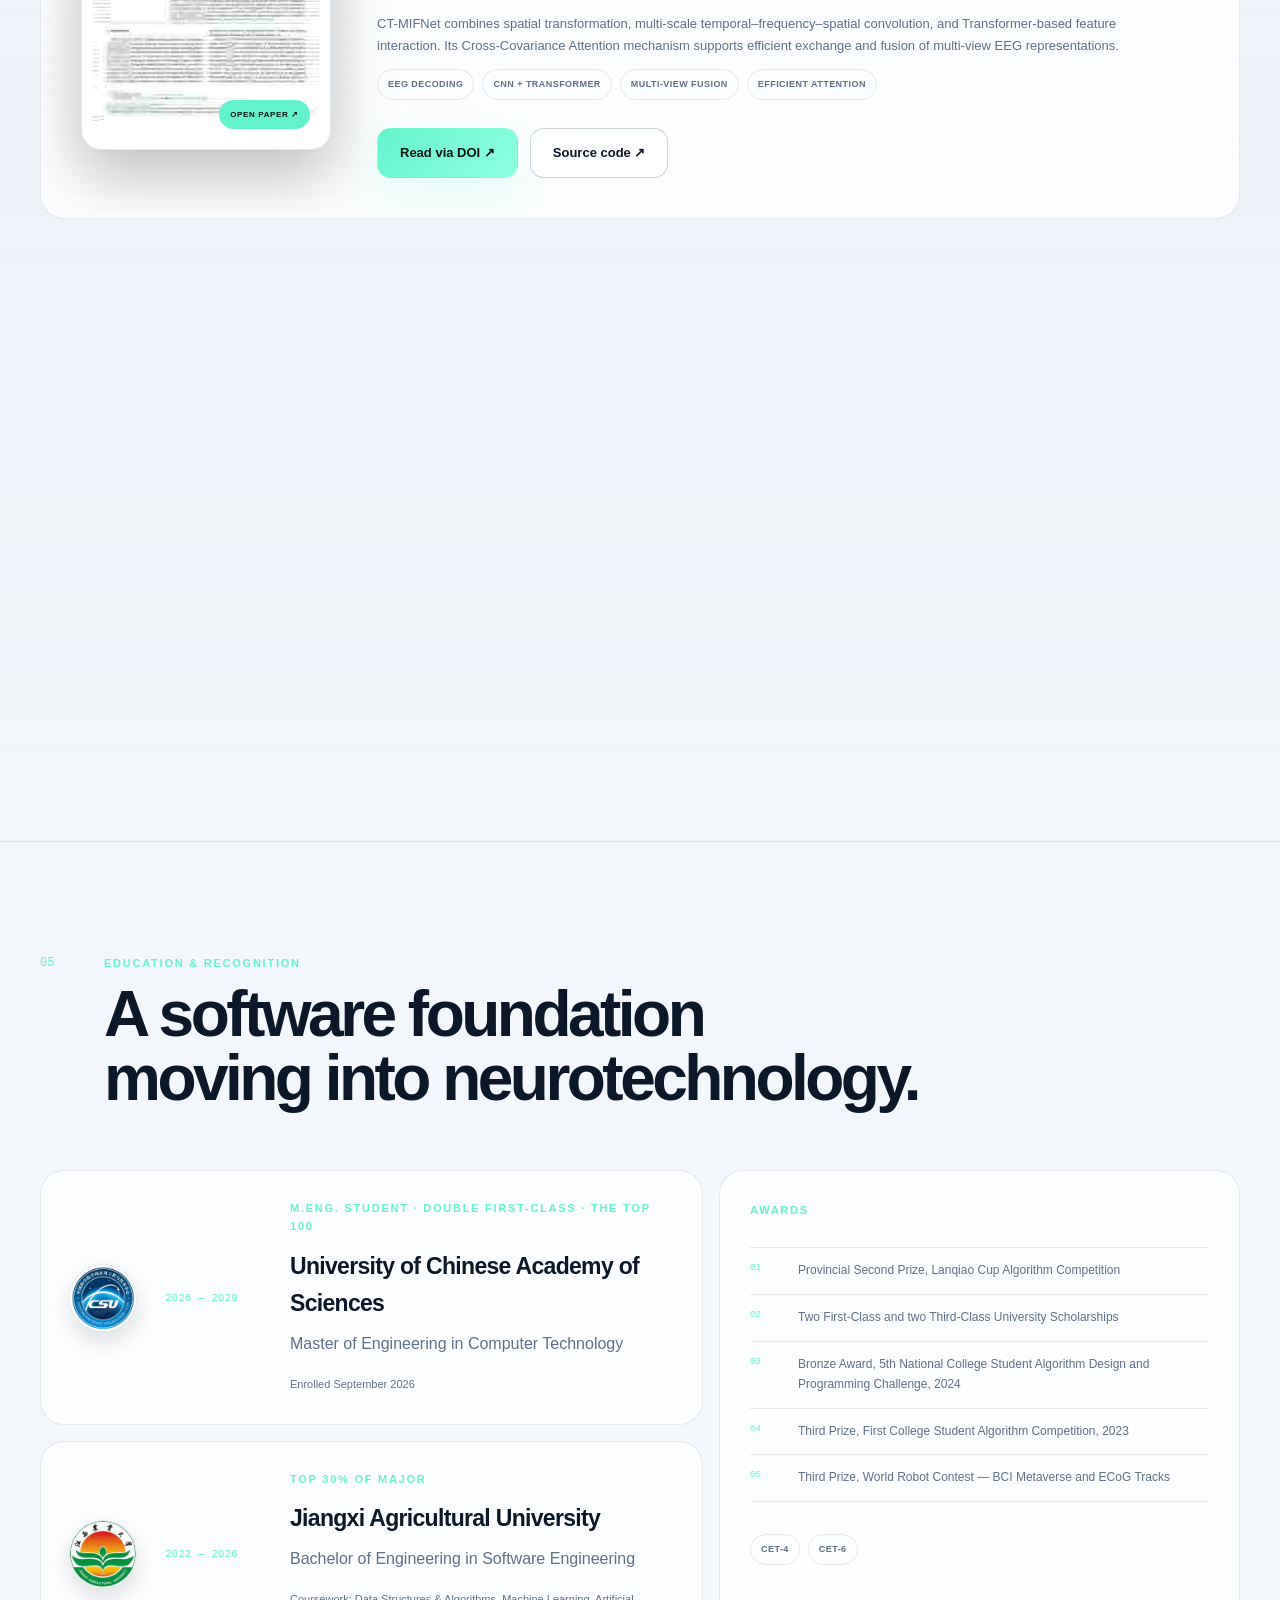
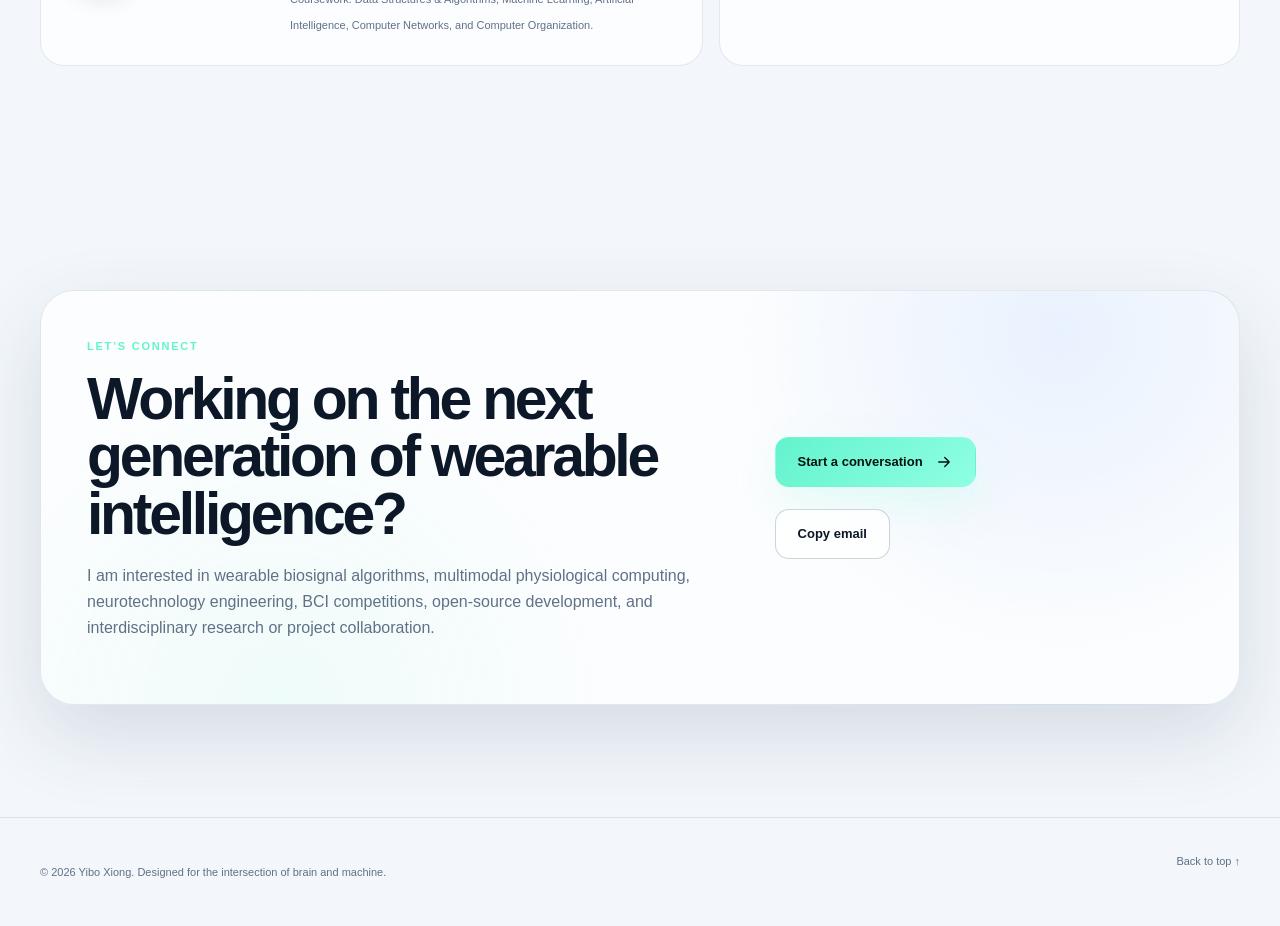
==== commit a692e5d5: "Feature NeuroFlow open-source collaboration in News" ====
--- a/index.html
+++ b/index.html
@@ -11,7 +11,7 @@
   <meta property="og:image" content="assets/og-cover.svg" />
   <title>Yibo Xiong — Wearable Biosignal Algorithm Engineer</title>
   <link rel="icon" href="assets/favicon.svg" type="image/svg+xml" />
-  <link rel="stylesheet" href="styles.css?v=20260909i" />
+  <link rel="stylesheet" href="styles.css?v=20260910a" />
   <script type="application/ld+json">
   {
     "@context": "https://schema.org",
@@ -156,20 +156,30 @@
 
     <section class="news-section" id="news" aria-labelledby="news-title">
       <div class="container">
-        <article class="news-card reveal">
+        <article class="news-card news-project-card reveal">
           <div class="news-status" aria-hidden="true">
             <span class="news-pulse"></span>
-            <small>OPEN TO COLLABORATE</small>
+            <small>OPEN SOURCE · CONTRIBUTORS WANTED</small>
           </div>
           <div class="news-copy">
-            <p class="kicker">NEWS · WELCOME TO COLLABORATE</p>
-            <h2 id="news-title">Welcome to collaborate on BCI research and projects.</h2>
-            <p>If you are forming a BCI competition team, developing an open-source project, or exploring research or engineering collaboration in EEG/fNIRS, multimodal biosignals, deep learning, or wearable neurotechnology, feel free to contact me.</p>
-          </div>
-          <a class="button button-primary news-action" href="mailto:asherxiong552@gmail.com?subject=BCI%20Research%20or%20Project%20Collaboration">
-            Contact by email
-            <svg viewBox="0 0 24 24" aria-hidden="true"><path d="M5 12h14M13 6l6 6-6 6"></path></svg>
-          </a>
+            <p class="kicker">NEWS · NEUROFLOW</p>
+            <h2 id="news-title">Building NeuroFlow—an intelligent workspace for neurophysiological signals.</h2>
+            <p>NeuroFlow connects local EEG, MEG, and fNIRS dataset inspection with a Go/Eino ReAct Agent, MNE-Python tools, and a RAG knowledge layer. Its first trusted-workspace capabilities are available; the next milestone is deterministic EEG/EMG analysis and multimodal workflows.</p>
+            <div class="news-project-tags" aria-label="NeuroFlow technology stack">
+              <span>Go · Gin · Eino</span>
+              <span>EEG · EMG · fNIRS</span>
+              <span>Electron · MNE</span>
+              <span>RAG · Qdrant</span>
+            </div>
+            <p class="news-collab"><strong>Looking for collaborators:</strong> signal-processing tools · Agent workflows · public-dataset benchmarks · desktop UI and visualization.</p>
+          </div>
+          <div class="news-actions">
+            <a class="button button-primary news-action" href="https://github.com/XCZchaos/NeuroFlow" target="_blank" rel="noopener">
+              Explore NeuroFlow
+              <svg viewBox="0 0 24 24" aria-hidden="true"><path d="M5 12h14M13 6l6 6-6 6"></path></svg>
+            </a>
+            <a class="button button-secondary news-action" href="mailto:asherxiong552@gmail.com?subject=NeuroFlow%20Open%20Source%20Collaboration">Collaborate by email</a>
+          </div>
         </article>
       </div>
     </section>
@@ -644,7 +654,7 @@
     </div>
   </footer>
 
-  <script src="i18n.js?v=20260909a"></script>
+  <script src="i18n.js?v=20260910a"></script>
   <script src="script.js?v=20260909k"></script>
 </body>
 </html>
--- a/styles.css
+++ b/styles.css
@@ -2649,6 +2649,69 @@
   white-space: nowrap;
 }
 
+.news-project-card {
+  grid-template-columns: 190px minmax(0, 1fr) 210px;
+  align-items: start;
+  padding-block: 32px;
+}
+
+.news-project-card .news-status {
+  margin-top: 4px;
+}
+
+.news-project-card .news-copy > p:not(.kicker):not(.news-collab) {
+  max-width: 780px;
+  margin: 0;
+  color: var(--muted);
+  font-size: 14px;
+  line-height: 1.7;
+}
+
+.news-project-tags {
+  display: flex;
+  flex-wrap: wrap;
+  gap: 8px;
+  margin-top: 17px;
+}
+
+.news-project-tags span {
+  padding: 7px 10px;
+  border: 1px solid var(--line);
+  border-radius: 999px;
+  color: var(--text);
+  background: rgba(99, 243, 204, .055);
+  font-size: 11px;
+  font-weight: 700;
+}
+
+.news-copy > p.news-collab {
+  max-width: 820px;
+  margin: 15px 0 0;
+  color: var(--muted);
+  font-size: 13px;
+  line-height: 1.65;
+}
+
+.news-collab strong {
+  color: var(--text);
+}
+
+.news-actions {
+  position: relative;
+  z-index: 1;
+  display: grid;
+  gap: 10px;
+  width: 100%;
+}
+
+.news-actions .news-action {
+  width: 100%;
+  min-height: 46px;
+  grid-column: auto;
+  padding-inline: 16px;
+  font-size: 12px;
+}
+
 .scroll-progress {
   position: fixed;
   top: 0;
@@ -3361,6 +3424,20 @@
     grid-column: 2;
     justify-self: start;
   }
+
+  .news-project-card {
+    grid-template-columns: 145px minmax(0, 1fr);
+  }
+
+  .news-actions {
+    grid-column: 2;
+    display: flex;
+    flex-wrap: wrap;
+  }
+
+  .news-actions .news-action {
+    width: auto;
+  }
 }
 
 @media (max-width: 760px) {
@@ -3424,6 +3501,19 @@
 
   .news-action {
     grid-column: 1;
+  }
+
+  .news-project-card {
+    grid-template-columns: 1fr;
+  }
+
+  .news-actions {
+    grid-column: 1;
+    display: grid;
+  }
+
+  .news-actions .news-action {
+    width: 100%;
   }
 
   .news-feed {
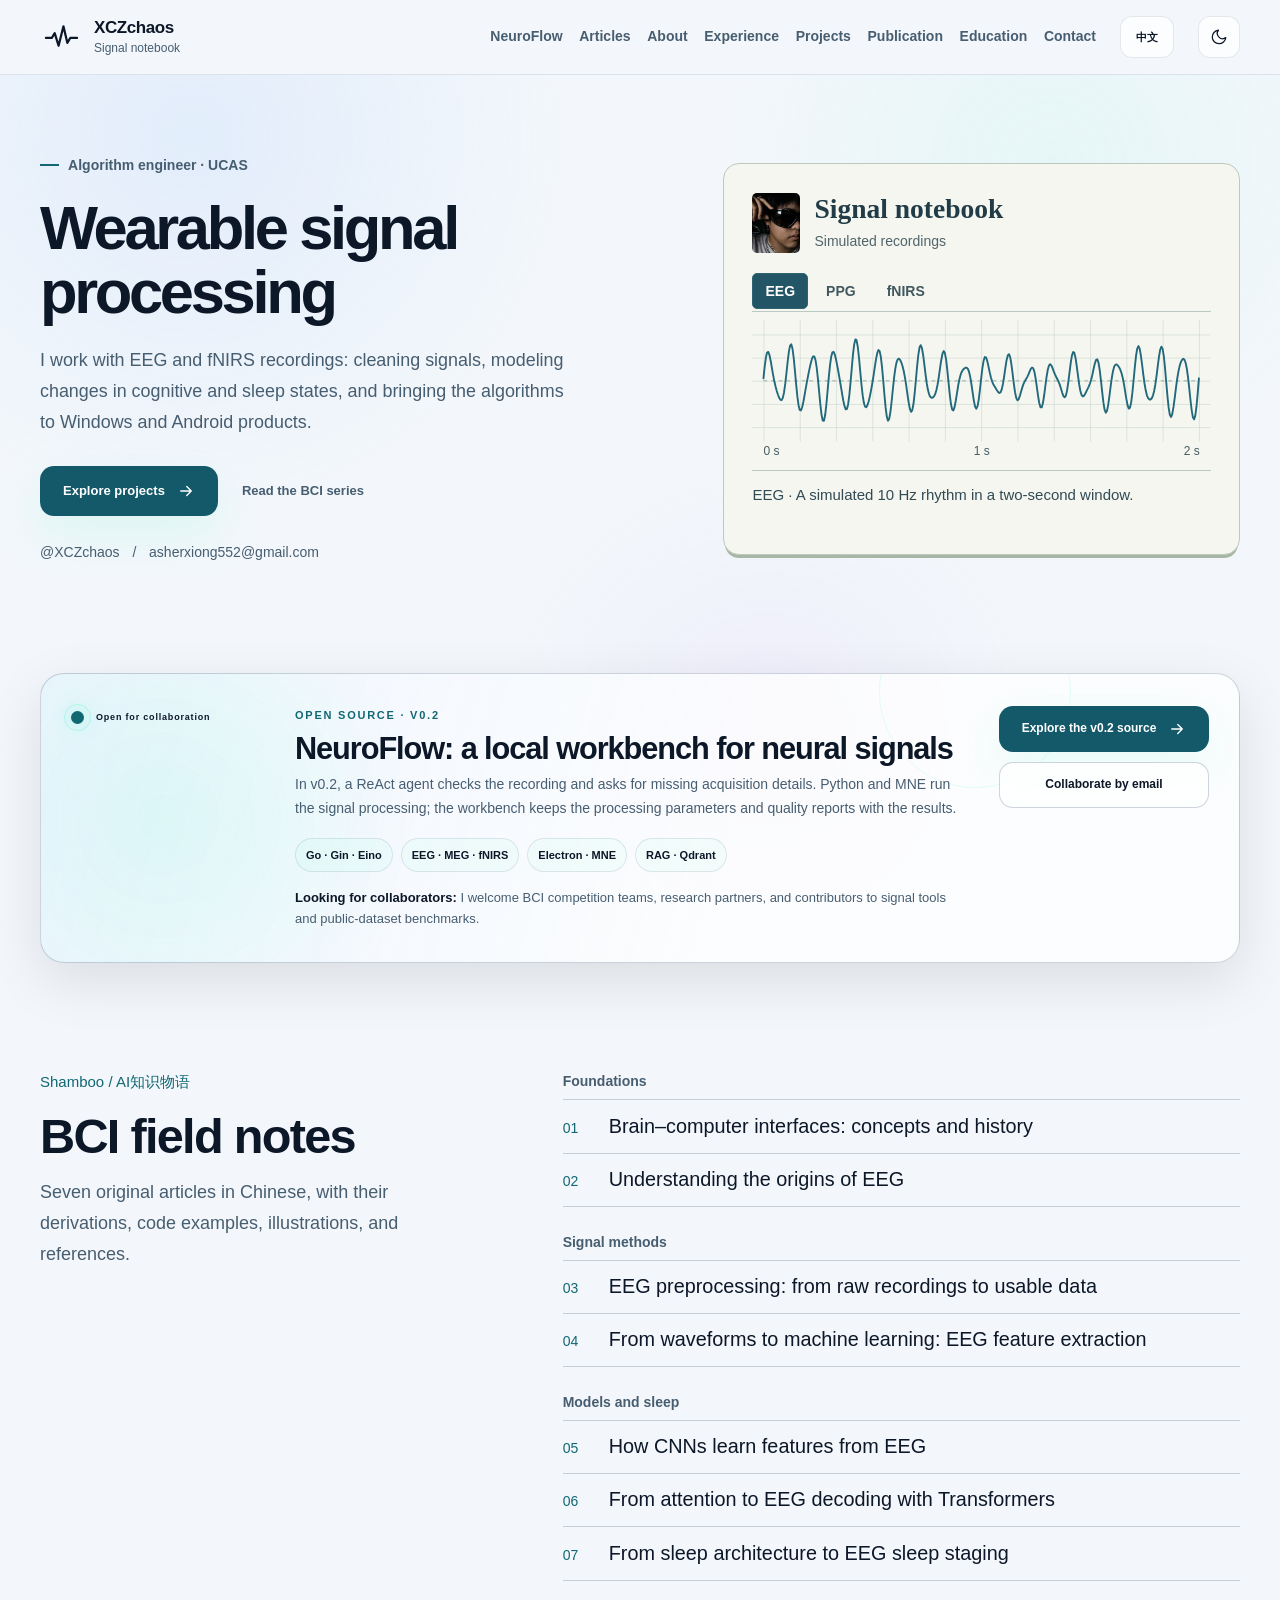
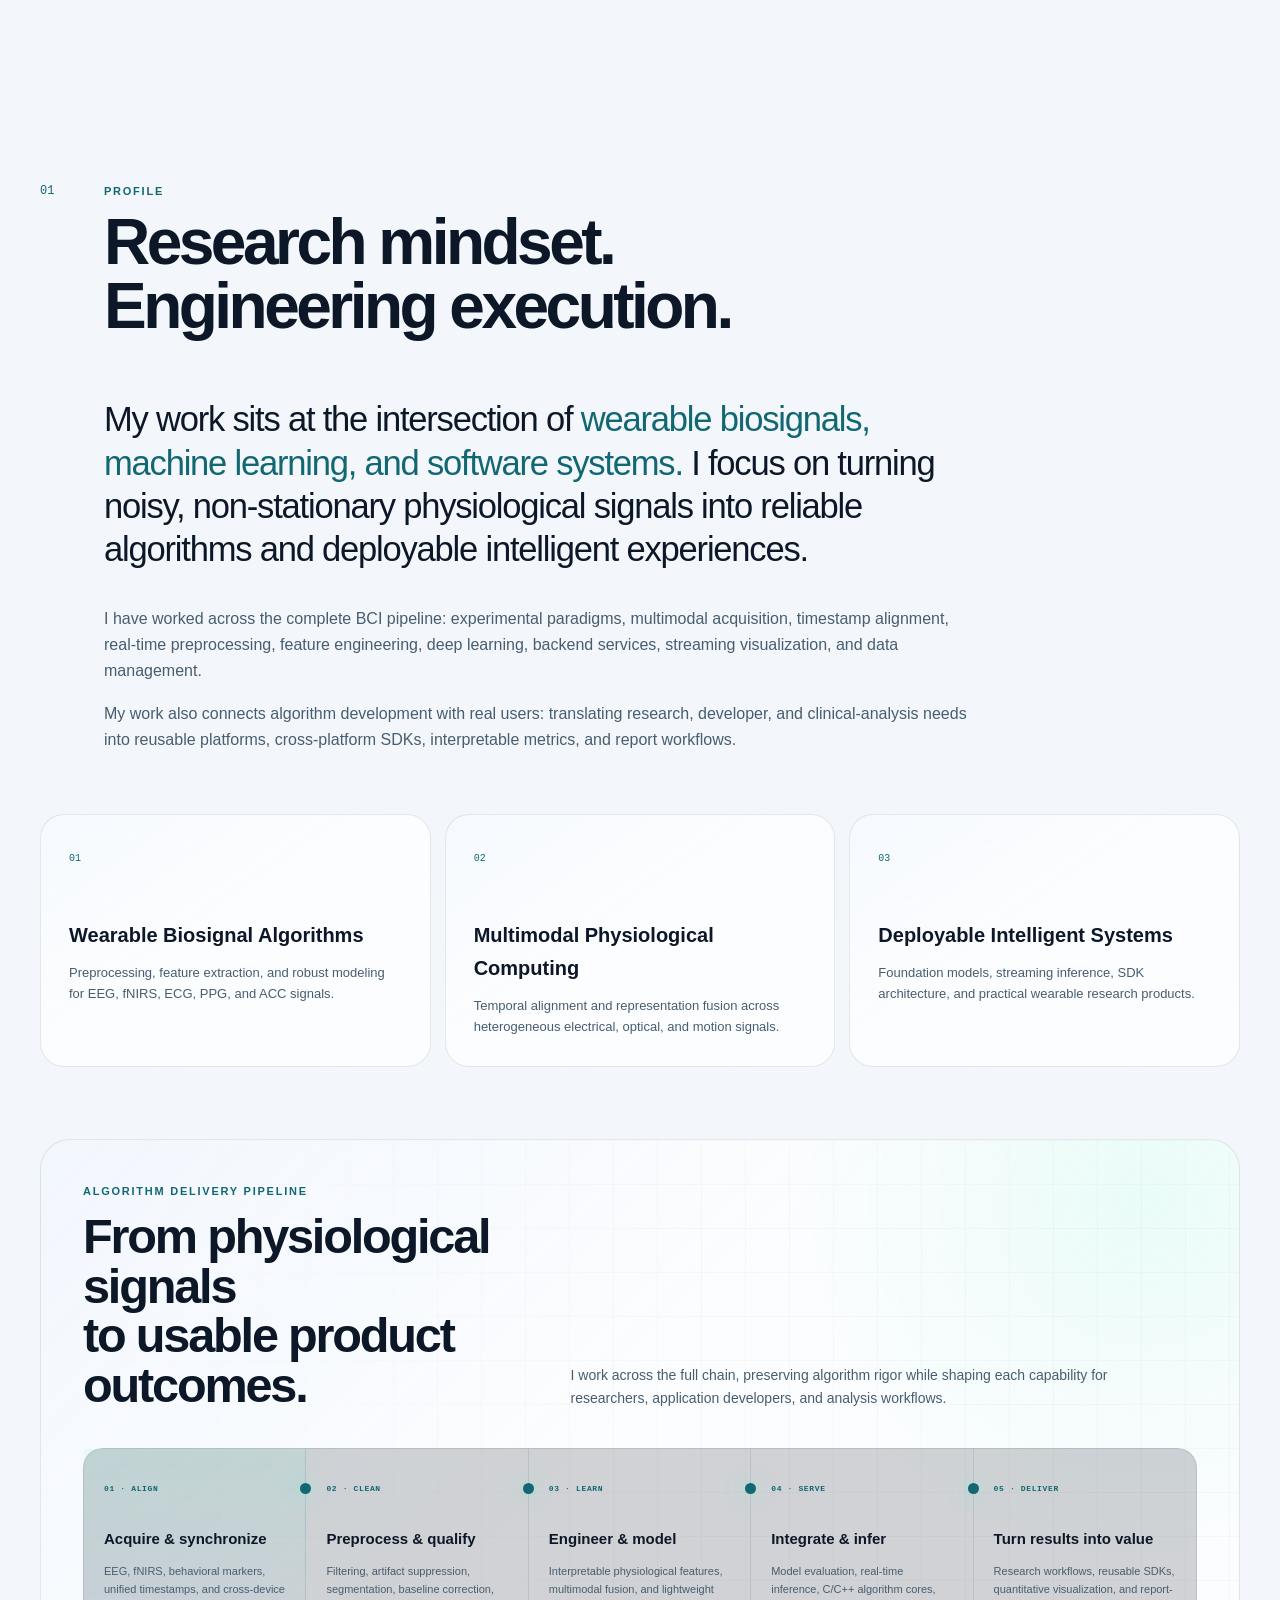
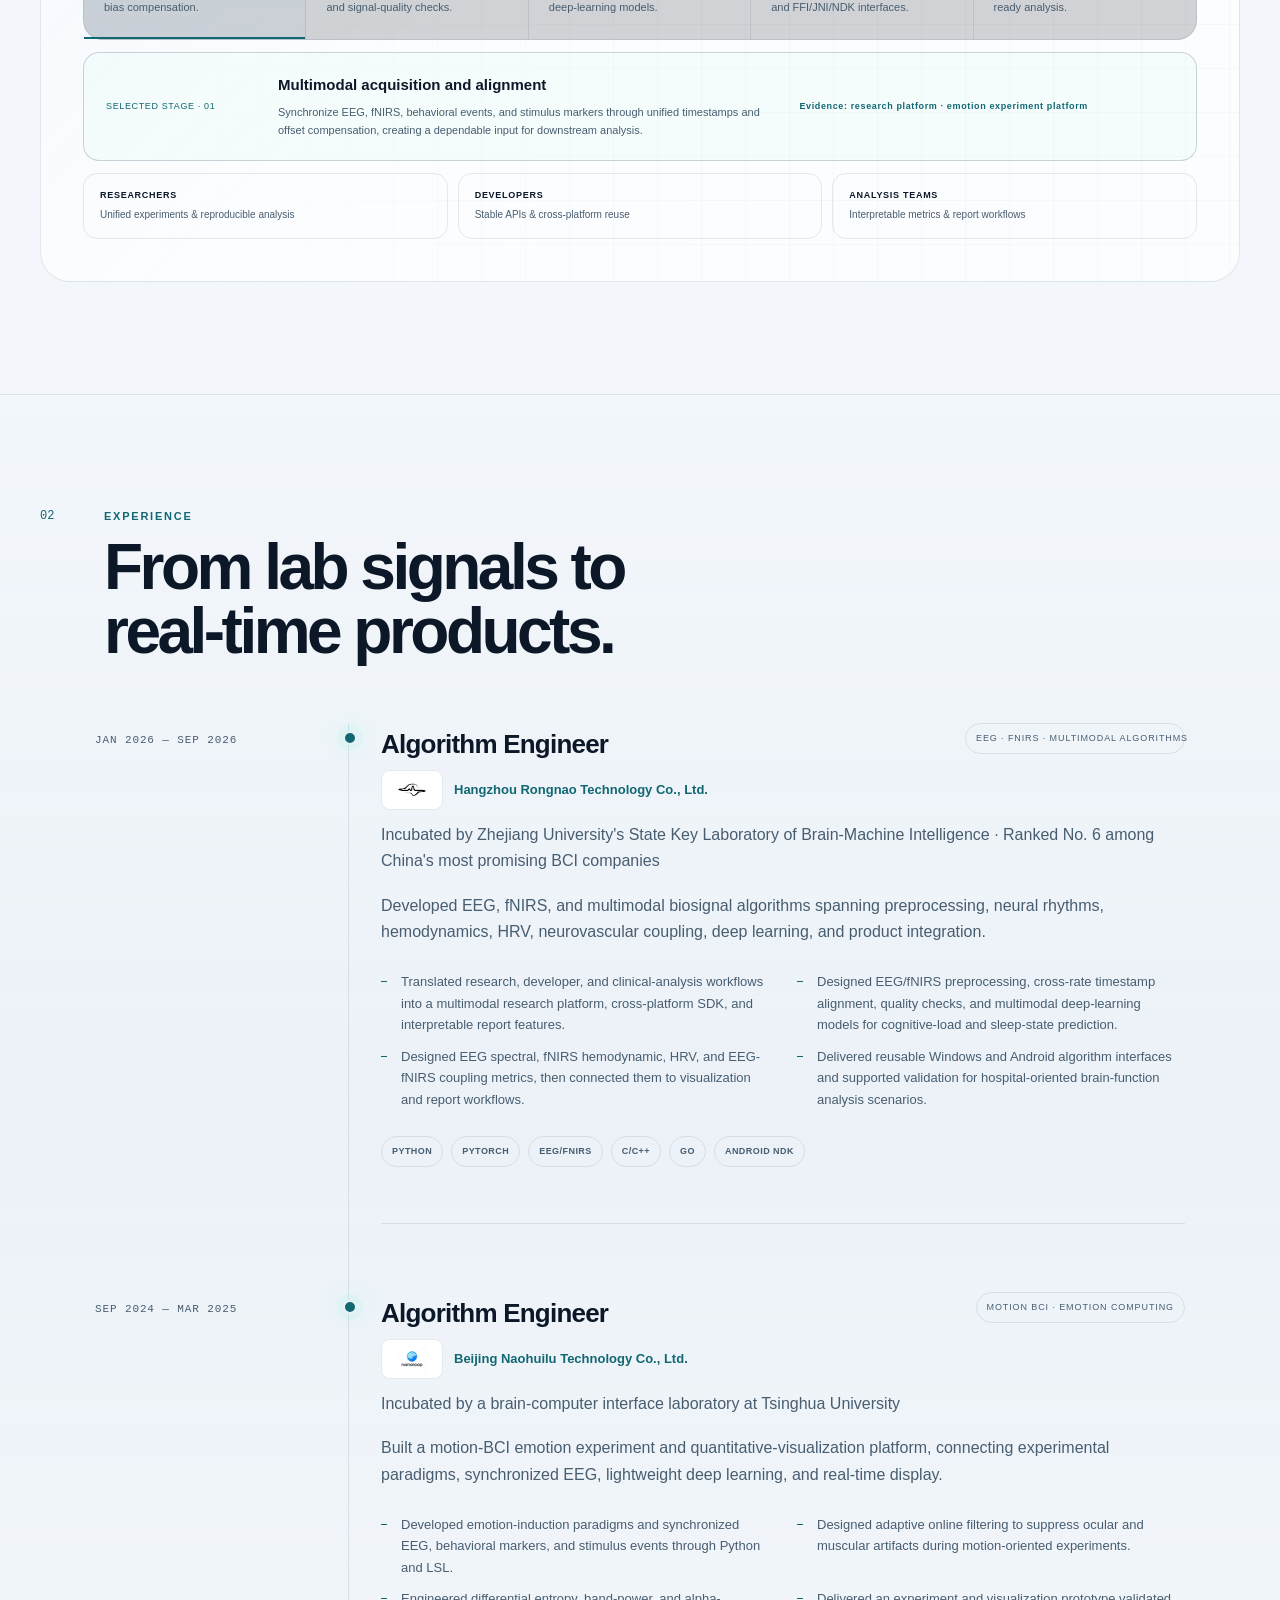
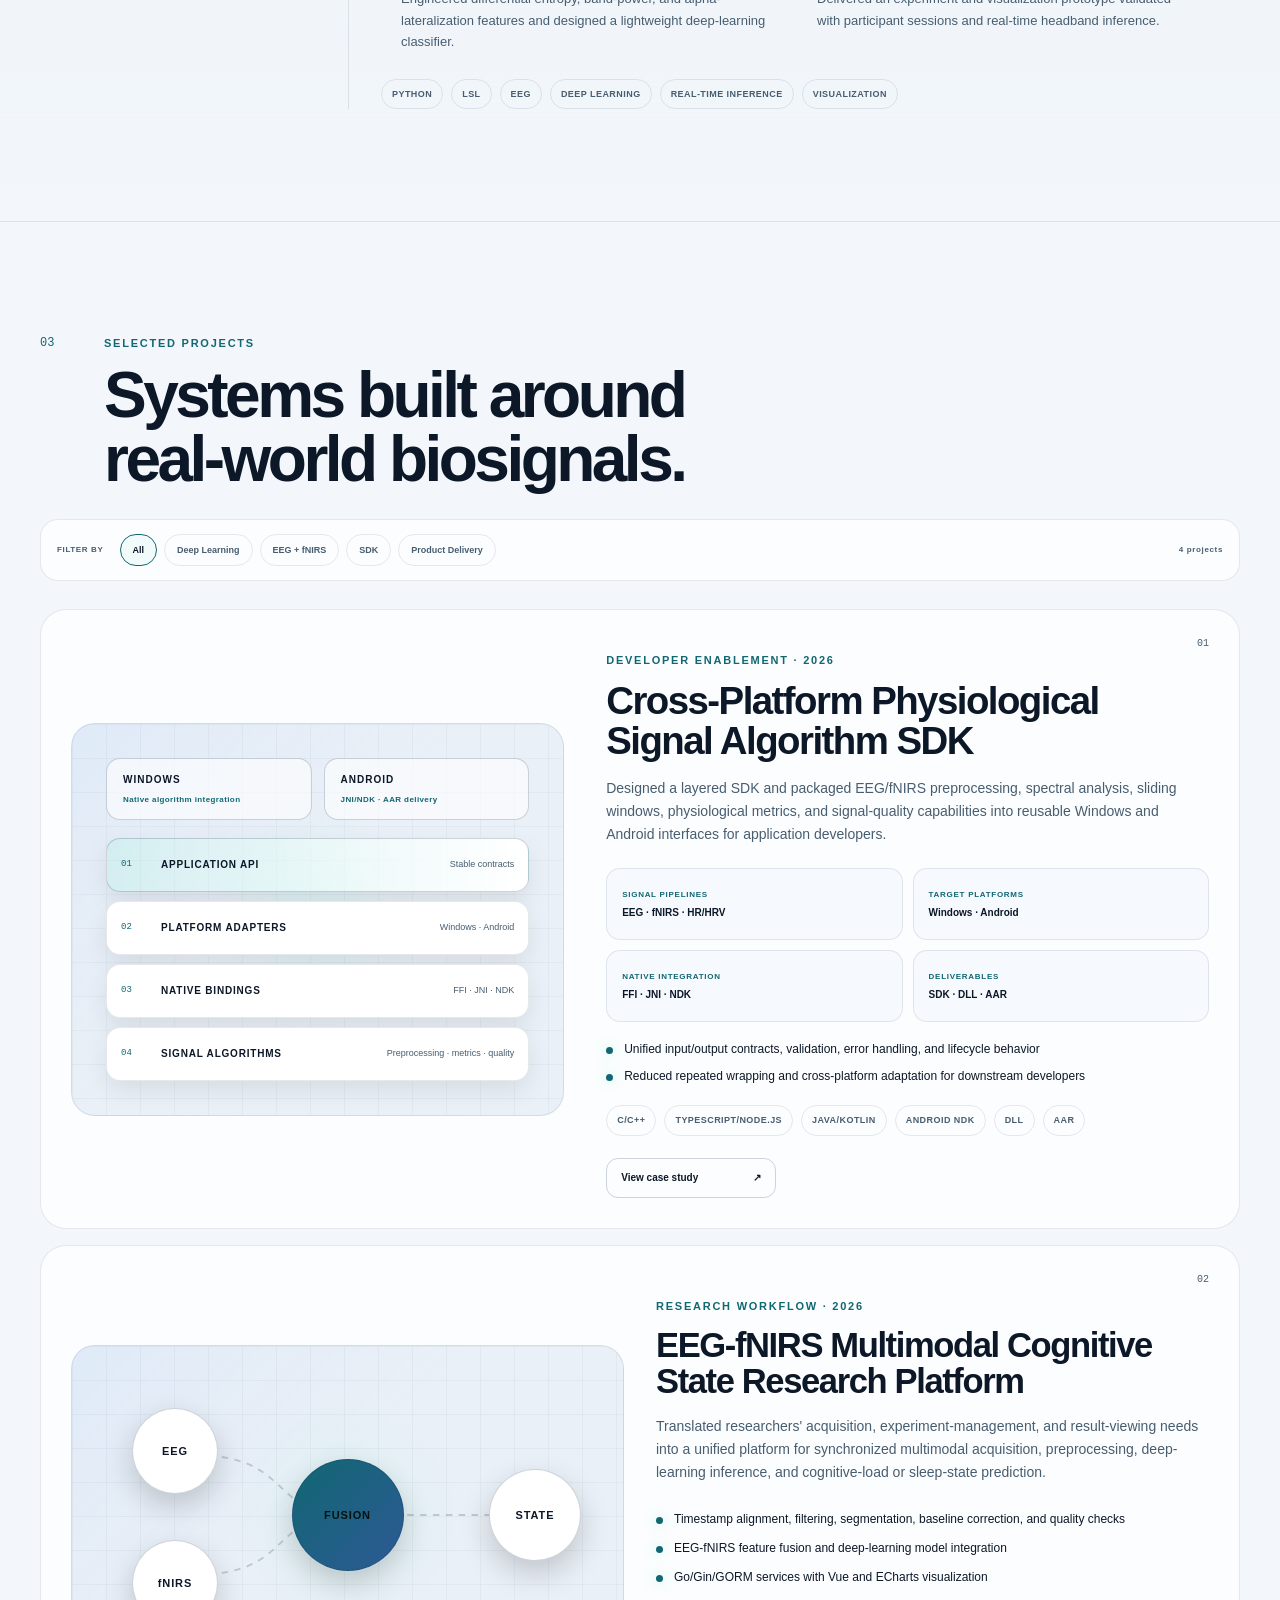
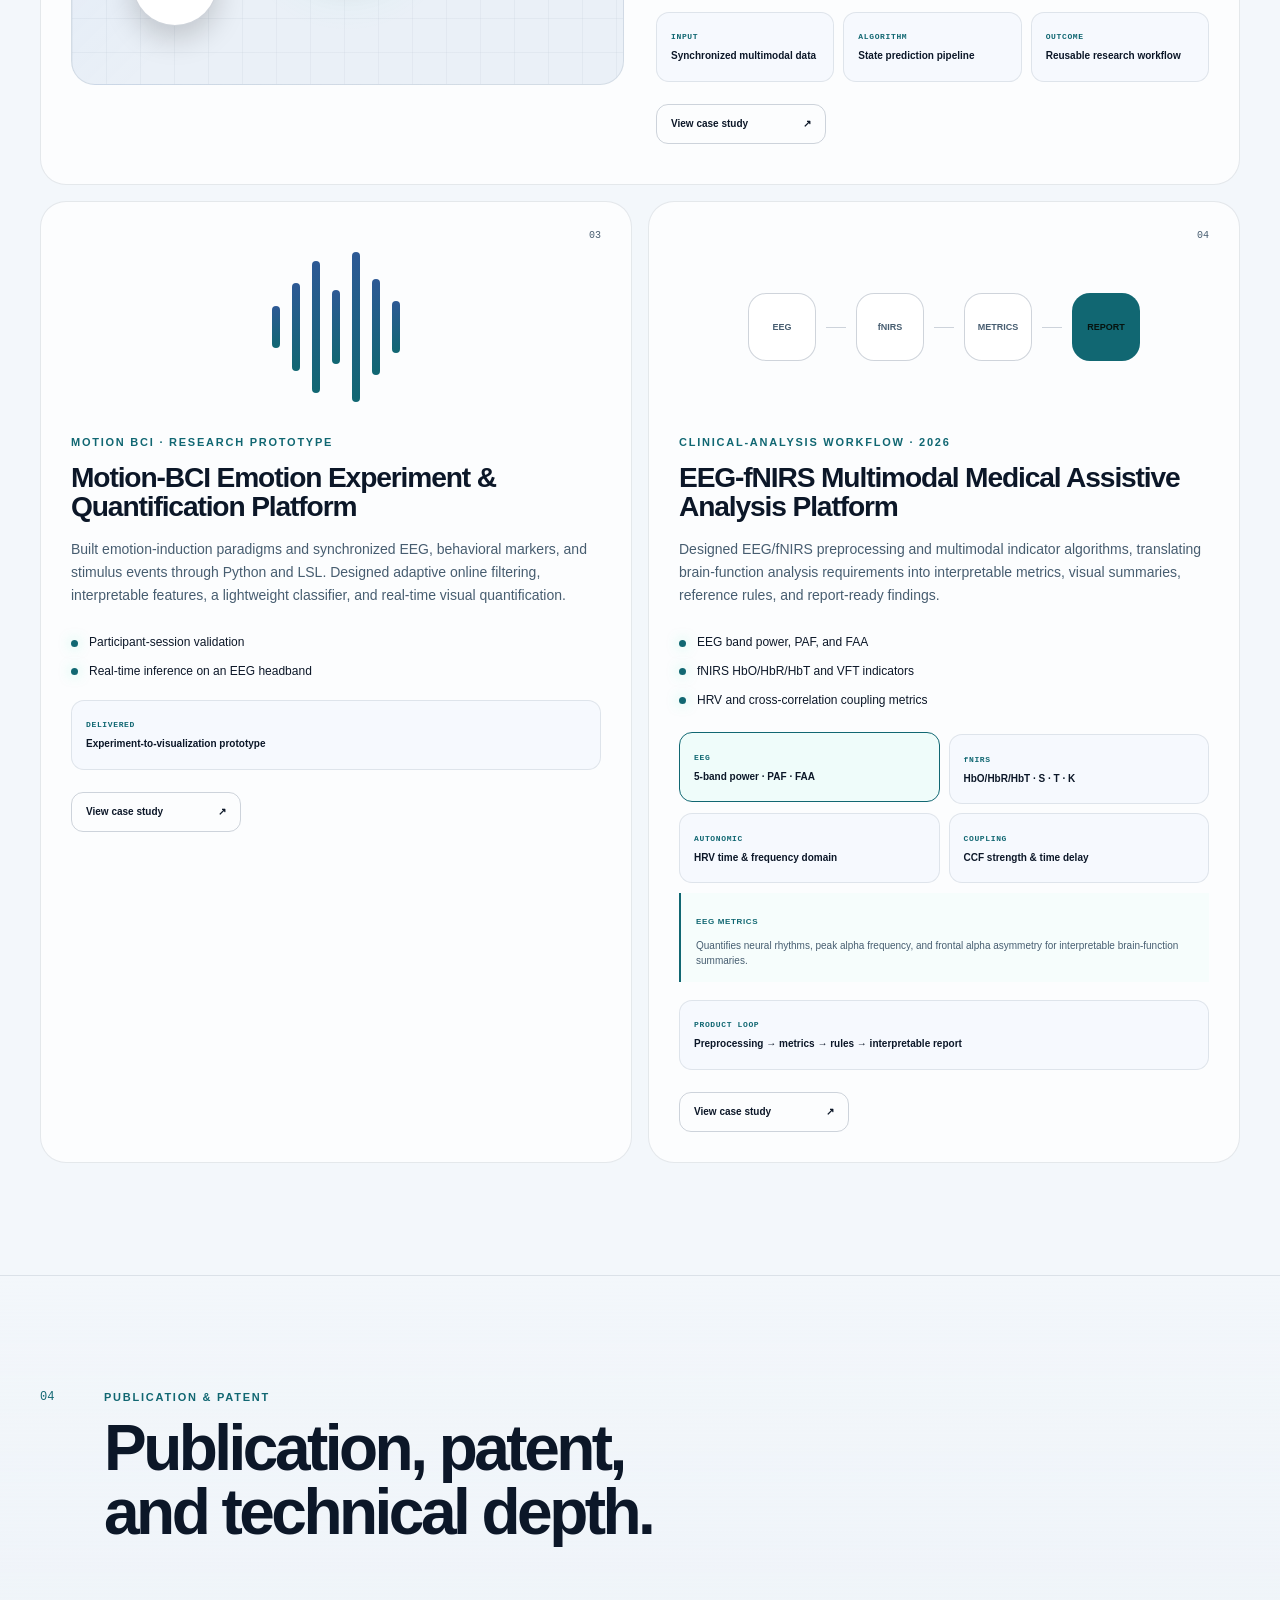
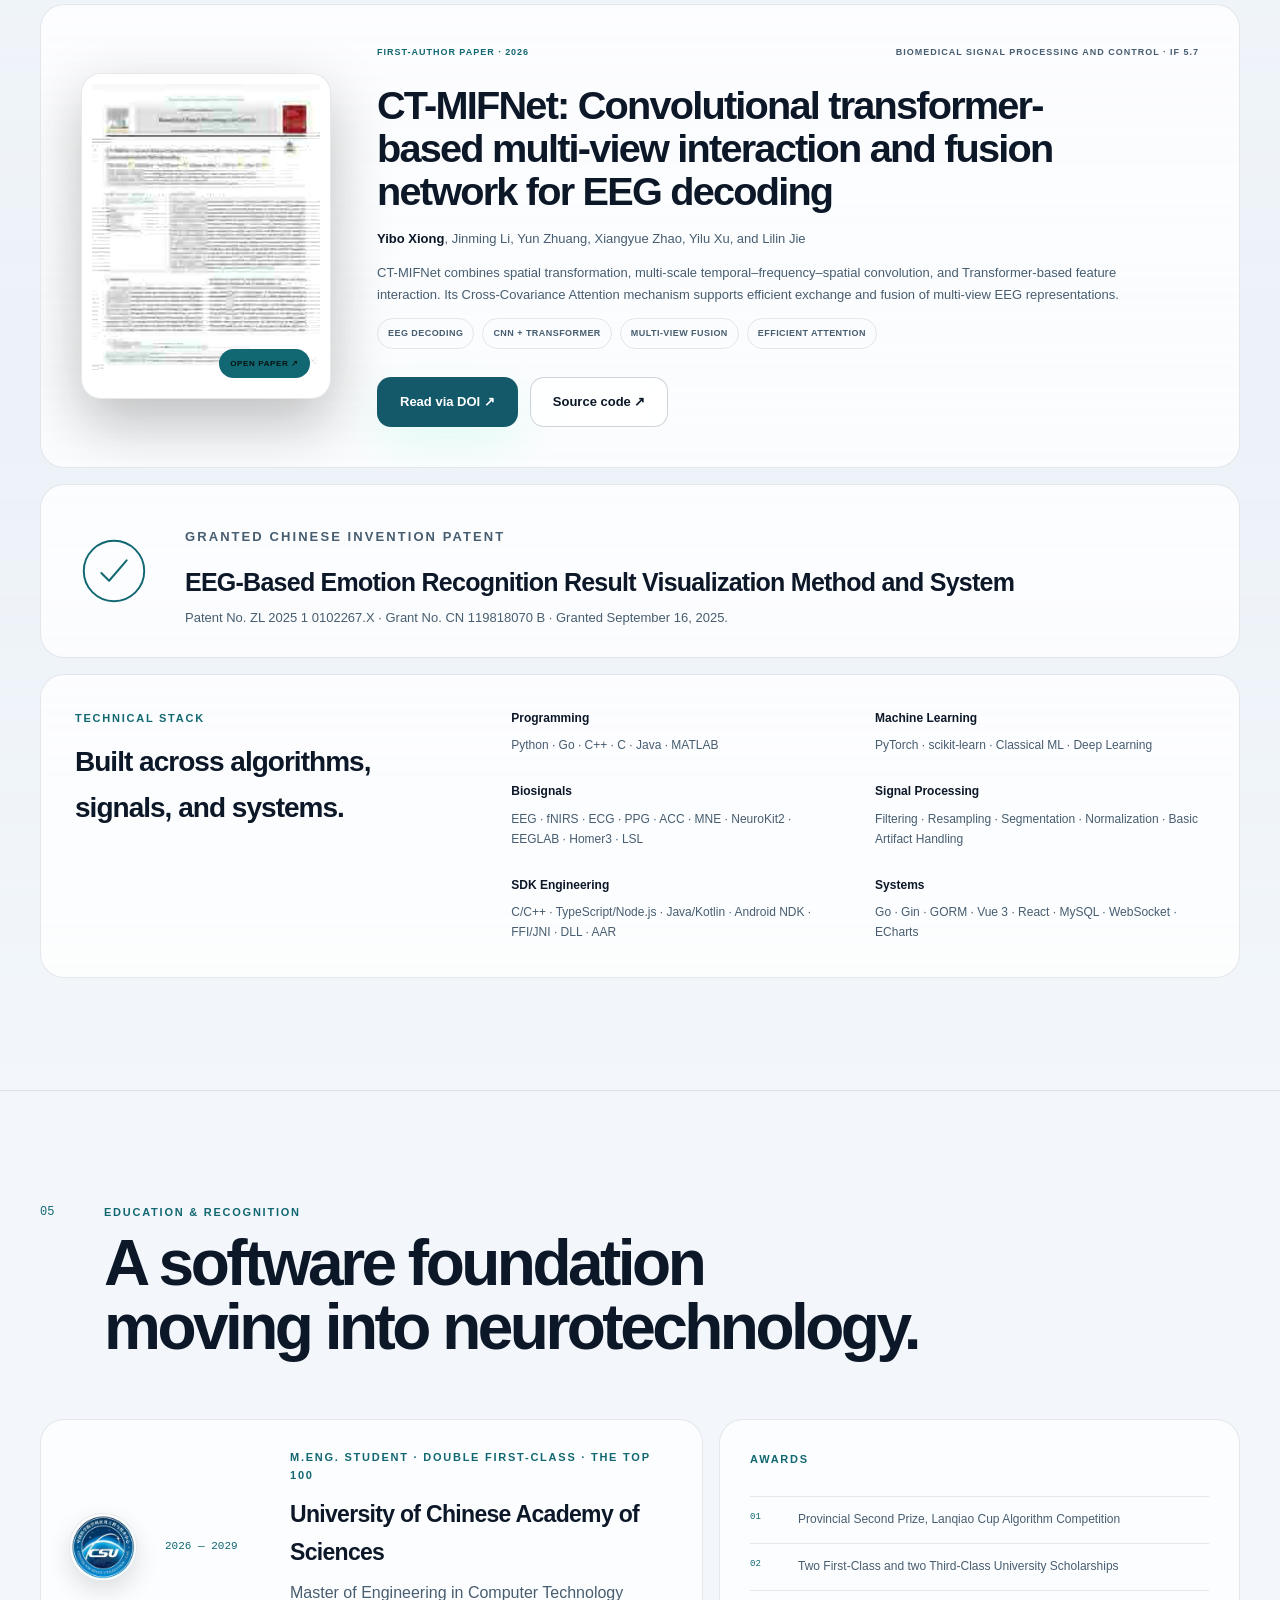
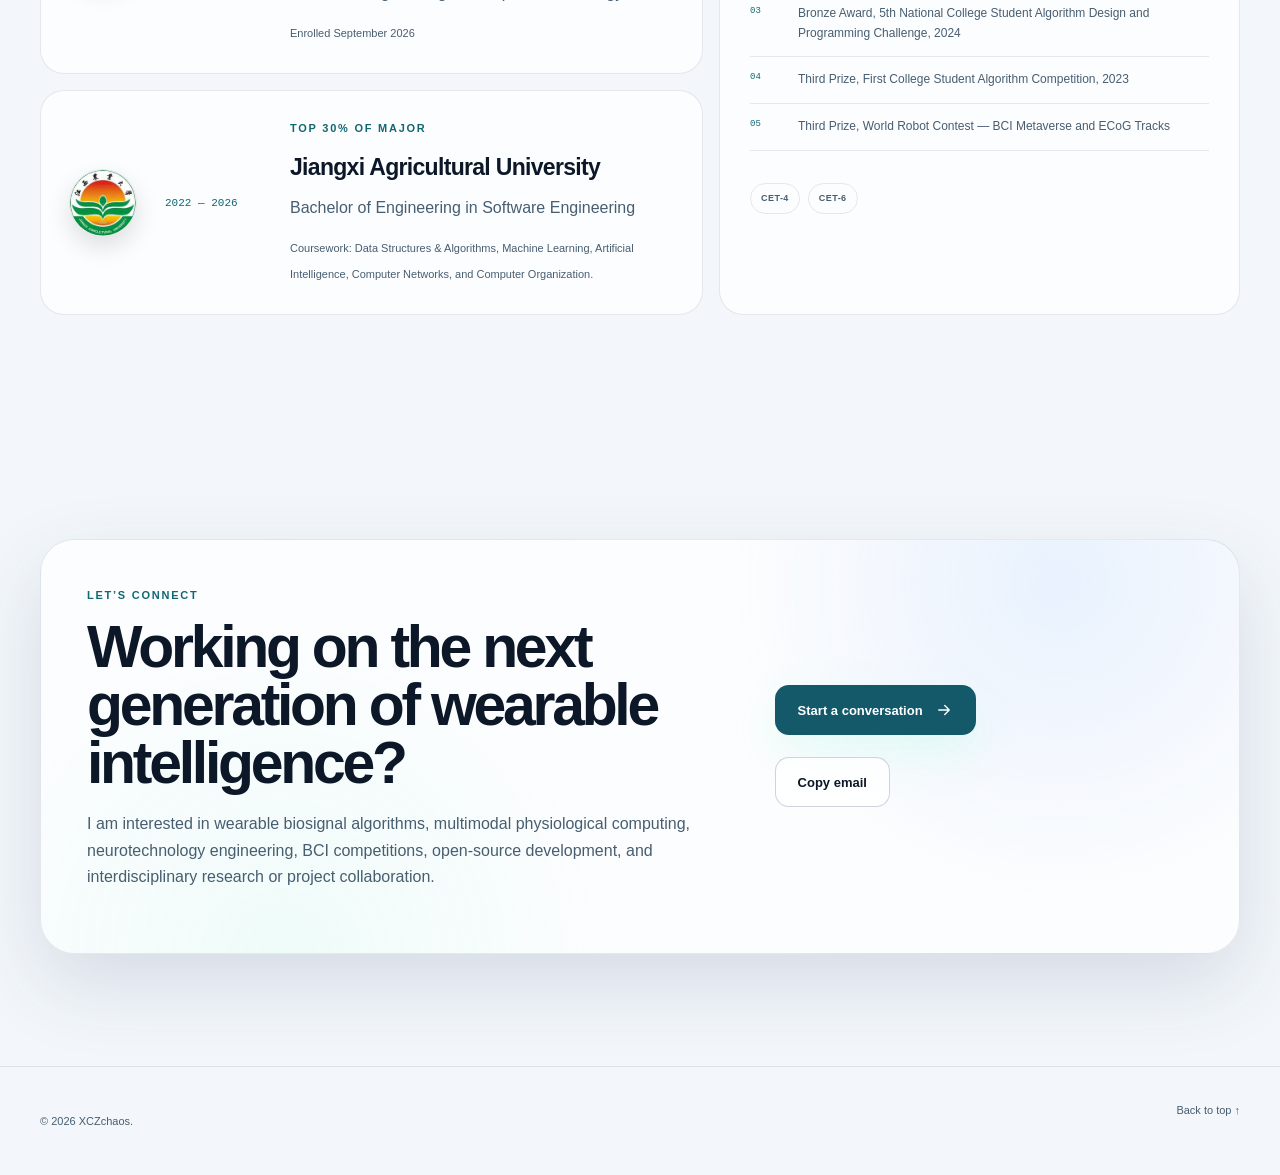
==== commit c4a2a845: "Refresh bilingual portfolio with signal demos and the full BCI reading series Repair local portrait " ====
--- a/index.html
+++ b/index.html
@@ -5,13 +5,23 @@
   <meta name="viewport" content="width=device-width, initial-scale=1.0" />
   <meta name="description" content="Yibo Xiong — Wearable Biosignal Algorithm Engineer building cross-platform SDKs and deployable systems for EEG, fNIRS, ECG, PPG, ACC, and multimodal physiological signals." />
   <meta name="theme-color" content="#070b14" />
-  <meta property="og:title" content="Yibo Xiong — Wearable Biosignal Algorithm Engineer" />
+  <meta property="og:title" content="XCZchaos · Wearable signal processing" />
   <meta property="og:description" content="Algorithms and intelligent systems for wearable biosignals." />
   <meta property="og:type" content="website" />
-  <meta property="og:image" content="assets/og-cover.svg" />
-  <title>Yibo Xiong — Wearable Biosignal Algorithm Engineer</title>
+  <meta property="og:image" content="https://xczchaos.github.io/assets/social-preview.png" />
+  <title>XCZchaos · Wearable signal processing</title>
+  <link rel="canonical" href="https://xczchaos.github.io/" />
+  <script>
+    (() => { const d = document.documentElement;
+      let lang = /^zh/i.test(navigator.language || '') ? 'zh' : 'en';
+      let theme = matchMedia('(prefers-color-scheme: light)').matches ? 'light' : 'dark';
+      try { const l = localStorage.getItem('language'), t = localStorage.getItem('theme');
+        if (l === 'en' || l === 'zh') lang = l; if (t === 'dark' || t === 'light') theme = t;
+      } catch {} d.dataset.language = lang; d.dataset.theme = theme; d.lang = lang === 'zh' ? 'zh-CN' : 'en';
+    })();
+  </script>
   <link rel="icon" href="assets/favicon.svg" type="image/svg+xml" />
-  <link rel="stylesheet" href="styles.css?v=20260910a" />
+  <link rel="stylesheet" href="styles.css?v=20261114" />
   <script type="application/ld+json">
   {
     "@context": "https://schema.org",
@@ -38,26 +48,25 @@
   <a class="skip-link" href="#main-content">Skip to content</a>
   <div class="scroll-progress" aria-hidden="true"><span></span></div>
 
-  <canvas id="neural-canvas" aria-hidden="true"></canvas>
-  <div class="noise" aria-hidden="true"></div>
-  <div class="cursor-glow" aria-hidden="true"></div>
+
 
   <header class="site-header">
     <nav class="nav container" aria-label="Primary navigation">
-      <a class="brand" href="#top" aria-label="Yibo Xiong home">
-        <span class="brand-mark">YX</span>
+      <a class="brand" href="#top" aria-label="XCZchaos home">
+        <span class="brand-mark" aria-hidden="true"><svg viewBox="0 0 36 30" fill="none"><path d="M2 16h6l3-5 4 13 5-20 4 17 3-5h7" stroke="currentColor" stroke-width="2.3" stroke-linecap="round" stroke-linejoin="round"/></svg></span>
         <span class="brand-copy">
-          <strong>Yibo Xiong</strong>
-          <small>Wearable Biosignals · AI · Systems</small>
+          <strong>XCZchaos</strong>
+          <small>Signal notebook</small>
         </span>
       </a>
 
-      <button class="nav-toggle" type="button" aria-label="Open navigation" aria-expanded="false">
+      <button class="nav-toggle" type="button" aria-label="Open navigation" aria-expanded="false" aria-controls="site-sections">
         <span></span><span></span><span></span>
       </button>
 
-      <div class="nav-links">
-        <a href="#news">News</a>
+      <div class="nav-links" id="site-sections">
+        <a href="#news">NeuroFlow</a>
+        <a href="#articles">Articles</a>
         <a href="#about">About</a>
         <a href="#experience">Experience</a>
         <a href="#work">Projects</a>
@@ -88,69 +97,27 @@
         <div class="hero-copy reveal">
           <div class="eyebrow">
             <span class="status-dot"></span>
-            Wearable Biosignal Algorithm Engineer · M.Eng. Student
-          </div>
-
-          <h1 class="hero-title-en"><span>Building intelligent systems</span> <span class="gradient-text">for wearable biosignals.</span></h1>
-          <h1 class="hero-title-zh" data-i18n-ignore>构建智能系统面向可穿戴生理信号。</h1>
-
-          <p class="hero-lead hero-lead-en">I design and develop algorithms across the wearable biosignal pipeline—from <strong>EEG and fNIRS preprocessing</strong> to multimodal representation learning, physiological metrics, real-time inference, cross-platform SDKs, and report-ready products.</p>
-          <p class="hero-lead hero-lead-zh" data-i18n-ignore>我负责可穿戴生理信号全链路的算法设计与开发——涵盖<strong>EEG 与 fNIRS 预处理</strong>、多模态表征学习、生理指标计算、实时推理、跨平台 SDK 与报告产品化。</p>
-
+            Algorithm engineer · UCAS
+          </div>
+
+          <h1 class="notebook-title" data-i18n-ignore><span class="hero-title-en" lang="en">Wearable signal processing</span><span class="hero-title-zh" lang="zh-CN">可穿戴生理信号算法</span></h1>
+          <p class="notebook-lead">I work with EEG and fNIRS recordings: cleaning signals, modeling changes in cognitive and sleep states, and bringing the algorithms to Windows and Android products.</p>
           <div class="hero-actions">
             <a class="button button-primary" href="#work">
-              Explore selected work
+              Explore projects
               <svg viewBox="0 0 24 24" aria-hidden="true"><path d="M5 12h14M13 6l6 6-6 6"></path></svg>
             </a>
-            <a class="button button-ghost" href="https://github.com/XCZchaos" target="_blank" rel="noopener">GitHub ↗</a>
-          </div>
-
-          <div class="hero-meta">
-            <a href="mailto:asherxiong552@gmail.com">
-              <span>Email</span>
-              asherxiong552@gmail.com
-            </a>
-            <span class="meta-divider"></span>
-            <span>
-              <span>Focus</span>
-              Wearable Biosignals · Multimodal Learning
-            </span>
-          </div>
-        </div>
-
-        <div class="hero-visual reveal" aria-label="Interactive neural signal visualization">
-          <div class="orbital-card portrait-orbit">
-            <img class="hero-portrait" fetchpriority="high" decoding="async" src="assets/profile.webp" onerror="this.onerror=null;this.src='assets/profile.svg'" alt="Portrait of Yibo Xiong" />
-            <div class="portrait-shade"></div>
-            <div class="orbital-ring ring-one"></div>
-            <div class="orbital-ring ring-two"></div>
-            <div class="portrait-signature"><span>YIBO XIONG</span><strong>Brain · AI · Systems</strong></div>
-            <div class="signal-chip chip-eeg"><span class="chip-dot"></span>EEG<small>electrical</small></div>
-            <div class="signal-chip chip-fnirs"><span class="chip-dot"></span>fNIRS<small>hemodynamic</small></div>
-            <div class="signal-chip chip-ai"><span class="chip-dot"></span>AI<small>representation</small></div>
-            <svg class="wave wave-one" viewBox="0 0 520 140" preserveAspectRatio="none" aria-hidden="true"><path d="M0,74 C25,74 24,74 42,74 C58,74 61,18 73,18 C86,18 88,118 104,118 C120,118 122,54 138,54 C155,54 153,74 173,74 C191,74 195,74 212,74 C228,74 230,39 246,39 C263,39 264,102 279,102 C296,102 299,64 316,64 C334,64 337,74 356,74 C375,74 377,74 398,74 C415,74 419,28 434,28 C449,28 452,112 468,112 C485,112 489,74 520,74"></path></svg>
-            <div class="metric-panel"><div><small>Research</small><strong>EEG Foundation Models</strong></div><div><small>Modalities</small><strong>EEG + fNIRS</strong></div><div><small>Engineering</small><strong>Real-time Systems</strong></div></div>
-          </div>
-        </div>
-      </div>
-
-      <div class="container stat-strip reveal">
-        <article>
-          <strong data-count="2">0</strong>
-          <span>Algorithm engineering roles</span>
-        </article>
-        <article>
-          <strong data-count="1">0</strong>
-          <span>First-author journal paper</span>
-        </article>
-        <article>
-          <strong data-count="1">0</strong>
-          <span>Granted invention patent</span>
-        </article>
-        <article>
-          <strong data-count="5">0</strong>
-          <span>Academic & competition awards</span>
-        </article>
+            <a class="button button-ghost" href="#articles">Read the BCI series</a>
+          </div>
+
+          <p class="byline-links"><a href="https://github.com/XCZchaos" rel="me">@XCZchaos</a><span aria-hidden="true">/</span><a href="mailto:asherxiong552@gmail.com">asherxiong552@gmail.com</a></p>
+        </div>
+        <figure class="signal-plate" aria-labelledby="trace-title">
+          <figcaption class="plate-head"><img src="assets/portrait.jpg" width="56" height="70" alt="Portrait of the author" decoding="async" /><div><strong id="trace-title">Signal notebook</strong><p>Simulated recordings</p></div></figcaption>
+          <div class="trace-choices" role="group" aria-label="Choose a signal"><button type="button" data-trace="eeg" aria-pressed="true">EEG</button><button type="button" data-trace="ppg" aria-pressed="false">PPG</button><button type="button" data-trace="fnirs" aria-pressed="false">fNIRS</button></div>
+          <div class="trace-window"><svg viewBox="0 0 480 126" preserveAspectRatio="none" aria-hidden="true"><defs><pattern id="trace-grid" width="38" height="24" patternUnits="userSpaceOnUse" x="12" y="15"><path d="M 38 0 H 0 V 24" fill="none" stroke="currentColor" stroke-width=".7"/></pattern></defs><rect width="480" height="126" fill="url(#trace-grid)"/><path d="M12 63H468" class="trace-baseline"/><path data-wave="eeg" class="trace-wave" d="M12.00,60.44 L13.27,48.22 L14.53,38.87 L15.80,33.72 L17.07,33.12 L18.33,36.47 L19.60,42.52 L20.87,49.81 L22.13,57.07 L23.40,63.55 L24.67,68.99 L25.93,73.56 L27.20,77.45 L28.47,80.66 L29.73,82.78 L31.00,83.08 L32.27,80.69 L33.53,75.05 L34.80,66.20 L36.07,55.05 L37.33,43.28 L38.60,33.05 L39.87,26.50 L41.13,25.17 L42.40,29.62 L43.67,39.19 L44.93,52.18 L46.20,66.22 L47.47,78.90 L48.73,88.25 L50.00,93.21 L51.27,93.69 L52.53,90.44 L53.80,84.70 L55.07,77.73 L56.33,70.52 L57.60,63.58 L58.87,57.06 L60.13,50.91 L61.40,45.27 L62.67,40.58 L63.93,37.70 L65.20,37.67 L66.47,41.38 L67.73,49.15 L69.00,60.46 L70.27,73.88 L71.53,87.22 L72.80,98.03 L74.07,104.18 L75.33,104.37 L76.60,98.47 L77.87,87.58 L79.13,73.74 L80.40,59.44 L81.67,46.99 L82.93,38.08 L84.20,33.47 L85.47,33.00 L86.73,35.85 L88.00,40.93 L89.27,47.24 L90.53,54.14 L91.80,61.35 L93.07,68.78 L94.33,76.30 L95.60,83.43 L96.87,89.27 L98.13,92.59 L99.40,92.19 L100.67,87.23 L101.93,77.72 L103.20,64.62 L104.47,49.85 L105.73,35.91 L107.00,25.33 L108.27,20.06 L109.53,21.06 L110.80,27.98 L112.07,39.37 L113.33,53.03 L114.60,66.56 L115.87,77.91 L117.13,85.79 L118.40,89.82 L119.67,90.34 L120.93,88.16 L122.20,84.12 L123.47,78.86 L124.73,72.66 L126.00,65.56 L127.27,57.62 L128.53,49.19 L129.80,41.08 L131.07,34.56 L132.33,31.12 L133.60,32.03 L134.87,37.95 L136.13,48.55 L137.40,62.45 L138.67,77.43 L139.93,90.88 L141.20,100.40 L142.47,104.36 L143.73,102.29 L145.00,94.92 L146.27,83.94 L147.53,71.53 L148.80,59.80 L150.07,50.34 L151.33,43.97 L152.60,40.72 L153.87,40.08 L155.13,41.37 L156.40,44.08 L157.67,47.98 L158.93,53.16 L160.20,59.78 L161.47,67.78 L162.73,76.61 L164.00,85.14 L165.27,91.84 L166.53,95.08 L167.80,93.63 L169.07,87.10 L170.33,76.14 L171.60,62.42 L172.87,48.31 L174.13,36.32 L175.40,28.54 L176.67,26.10 L177.93,29.02 L179.20,36.24 L180.47,46.00 L181.73,56.32 L183.00,65.54 L184.27,72.61 L185.53,77.26 L186.80,79.74 L188.07,80.62 L189.33,80.36 L190.60,79.11 L191.87,76.65 L193.13,72.57 L194.40,66.56 L195.67,58.76 L196.93,49.92 L198.20,41.43 L199.47,34.99 L200.73,32.24 L202.00,34.25 L203.27,41.11 L204.53,51.87 L205.80,64.65 L207.07,77.13 L208.33,87.04 L209.60,92.77 L210.87,93.69 L212.13,90.23 L213.40,83.67 L214.67,75.68 L215.93,67.87 L217.20,61.38 L218.47,56.65 L219.73,53.55 L221.00,51.57 L222.27,50.25 L223.53,49.41 L224.80,49.32 L226.07,50.58 L227.33,53.84 L228.60,59.44 L229.87,67.11 L231.13,75.83 L232.40,84.03 L233.67,89.91 L234.93,91.92 L236.20,89.29 L237.47,82.21 L238.73,71.94 L240.00,60.44 L241.27,49.89 L242.53,42.19 L243.80,38.43 L245.07,38.75 L246.33,42.37 L247.60,47.95 L248.87,54.01 L250.13,59.40 L251.40,63.55 L252.67,66.49 L253.93,68.69 L255.20,70.67 L256.47,72.70 L257.73,74.59 L259.00,75.66 L260.27,75.03 L261.53,71.96 L262.80,66.20 L264.07,58.30 L265.33,49.53 L266.60,41.66 L267.87,36.49 L269.13,35.37 L270.40,38.77 L271.67,46.11 L272.93,55.92 L274.20,66.22 L275.47,75.02 L276.73,80.85 L278.00,83.09 L279.27,82.02 L280.53,78.61 L281.80,74.15 L283.07,69.81 L284.33,66.25 L285.60,63.58 L286.87,61.42 L288.13,59.19 L289.40,56.53 L290.67,53.51 L291.93,50.74 L293.20,49.23 L294.47,50.02 L295.73,53.78 L297.00,60.46 L298.27,69.19 L299.53,78.35 L300.80,86.03 L302.07,90.47 L303.33,90.59 L304.60,86.31 L305.87,78.52 L307.13,68.91 L308.40,59.44 L309.67,51.84 L310.93,47.22 L312.20,45.79 L313.47,47.02 L314.73,49.87 L316.00,53.25 L317.27,56.38 L318.53,59.00 L319.80,61.35 L321.07,63.95 L322.33,67.23 L323.60,71.25 L324.87,75.46 L326.13,78.84 L327.40,80.15 L328.67,78.34 L329.93,73.01 L331.20,64.62 L332.47,54.50 L333.73,44.59 L335.00,36.94 L336.27,33.17 L337.53,34.05 L338.80,39.31 L340.07,47.70 L341.33,57.42 L342.60,66.56 L343.87,73.61 L345.13,77.81 L346.40,79.19 L347.67,78.41 L348.93,76.39 L350.20,73.91 L351.47,71.39 L352.73,68.75 L354.00,65.56 L355.27,61.41 L356.53,56.19 L357.80,50.33 L359.07,44.89 L360.33,41.24 L361.60,40.75 L362.87,44.28 L364.13,51.85 L365.40,62.45 L366.67,74.29 L367.93,85.13 L369.20,92.85 L370.47,96.01 L371.73,94.19 L373.00,88.01 L374.27,78.97 L375.53,68.97 L376.80,59.80 L378.07,52.73 L379.33,48.28 L380.60,46.29 L381.87,46.15 L383.13,47.18 L384.40,48.94 L385.67,51.41 L386.93,54.89 L388.20,59.78 L389.47,66.24 L390.73,73.90 L392.00,81.75 L393.27,88.26 L394.53,91.79 L395.80,90.99 L397.07,85.33 L398.33,75.30 L399.60,62.42 L400.87,48.95 L402.13,37.33 L403.40,29.63 L404.67,27.05 L405.93,29.68 L407.20,36.56 L408.47,46.04 L409.73,56.24 L411.00,65.54 L412.27,72.90 L413.53,77.99 L414.80,80.98 L416.07,82.33 L417.33,82.36 L418.60,81.13 L419.87,78.34 L421.13,73.57 L422.40,66.56 L423.67,57.56 L424.93,47.49 L426.20,37.89 L427.47,30.69 L428.73,27.66 L430.00,29.97 L431.27,37.75 L432.53,49.99 L433.80,64.65 L435.07,79.20 L436.33,91.10 L437.60,98.47 L438.87,100.44 L440.13,97.24 L441.40,90.05 L442.67,80.58 L443.93,70.57 L445.20,61.38 L446.47,53.79 L447.73,48.01 L449.00,43.91 L450.27,41.30 L451.53,40.24 L452.80,41.06 L454.07,44.31 L455.33,50.43 L456.60,59.44 L457.87,70.66 L459.13,82.64 L460.40,93.38 L461.67,100.73 L462.93,102.93 L464.20,99.12 L465.47,89.63 L466.73,75.95 L468.00,60.44"/><path data-wave="ppg" class="trace-wave" d="M12.00,93.68 L13.27,93.29 L14.53,92.55 L15.80,91.22 L17.07,89.00 L18.33,85.53 L19.60,80.52 L20.87,73.80 L22.13,65.50 L23.40,56.15 L24.67,46.67 L25.93,38.26 L27.20,32.16 L28.47,29.34 L29.73,30.25 L31.00,34.62 L32.27,41.61 L33.53,49.98 L34.80,58.39 L36.07,65.75 L37.33,71.36 L38.60,74.94 L39.87,76.63 L41.13,76.80 L42.40,75.96 L43.67,74.64 L44.93,73.29 L46.20,72.28 L47.47,71.86 L48.73,72.15 L50.00,73.15 L51.27,74.80 L52.53,76.93 L53.80,79.35 L55.07,81.87 L56.33,84.31 L57.60,86.53 L58.87,88.44 L60.13,90.01 L61.40,91.24 L62.67,92.16 L63.93,92.82 L65.20,93.27 L66.47,93.57 L67.73,93.76 L69.00,93.87 L70.27,93.94 L71.53,93.98 L72.80,94.00 L74.07,94.01 L75.33,94.02 L76.60,94.02 L77.87,94.02 L79.13,94.02 L80.40,94.02 L81.67,94.02 L82.93,94.02 L84.20,94.02 L85.47,94.02 L86.73,94.02 L88.00,93.68 L89.27,93.29 L90.53,92.55 L91.80,91.22 L93.07,89.00 L94.33,85.53 L95.60,80.52 L96.87,73.80 L98.13,65.50 L99.40,56.15 L100.67,46.67 L101.93,38.26 L103.20,32.16 L104.47,29.34 L105.73,30.25 L107.00,34.62 L108.27,41.61 L109.53,49.98 L110.80,58.39 L112.07,65.75 L113.33,71.36 L114.60,74.94 L115.87,76.63 L117.13,76.80 L118.40,75.96 L119.67,74.64 L120.93,73.29 L122.20,72.28 L123.47,71.86 L124.73,72.15 L126.00,73.15 L127.27,74.80 L128.53,76.93 L129.80,79.35 L131.07,81.87 L132.33,84.31 L133.60,86.53 L134.87,88.44 L136.13,90.01 L137.40,91.24 L138.67,92.16 L139.93,92.82 L141.20,93.27 L142.47,93.57 L143.73,93.76 L145.00,93.87 L146.27,93.94 L147.53,93.98 L148.80,94.00 L150.07,94.01 L151.33,94.02 L152.60,94.02 L153.87,94.02 L155.13,94.02 L156.40,94.02 L157.67,94.02 L158.93,94.02 L160.20,94.02 L161.47,94.02 L162.73,94.02 L164.00,93.68 L165.27,93.29 L166.53,92.55 L167.80,91.22 L169.07,89.00 L170.33,85.53 L171.60,80.52 L172.87,73.80 L174.13,65.50 L175.40,56.15 L176.67,46.67 L177.93,38.26 L179.20,32.16 L180.47,29.34 L181.73,30.25 L183.00,34.62 L184.27,41.61 L185.53,49.98 L186.80,58.39 L188.07,65.75 L189.33,71.36 L190.60,74.94 L191.87,76.63 L193.13,76.80 L194.40,75.96 L195.67,74.64 L196.93,73.29 L198.20,72.28 L199.47,71.86 L200.73,72.15 L202.00,73.15 L203.27,74.80 L204.53,76.93 L205.80,79.35 L207.07,81.87 L208.33,84.31 L209.60,86.53 L210.87,88.44 L212.13,90.01 L213.40,91.24 L214.67,92.16 L215.93,92.82 L217.20,93.27 L218.47,93.57 L219.73,93.76 L221.00,93.87 L222.27,93.94 L223.53,93.98 L224.80,94.00 L226.07,94.01 L227.33,94.02 L228.60,94.02 L229.87,94.02 L231.13,94.02 L232.40,94.02 L233.67,94.02 L234.93,94.02 L236.20,94.02 L237.47,94.02 L238.73,94.02 L240.00,93.68 L241.27,93.29 L242.53,92.55 L243.80,91.22 L245.07,89.00 L246.33,85.53 L247.60,80.52 L248.87,73.80 L250.13,65.50 L251.40,56.15 L252.67,46.67 L253.93,38.26 L255.20,32.16 L256.47,29.34 L257.73,30.25 L259.00,34.62 L260.27,41.61 L261.53,49.98 L262.80,58.39 L264.07,65.75 L265.33,71.36 L266.60,74.94 L267.87,76.63 L269.13,76.80 L270.40,75.96 L271.67,74.64 L272.93,73.29 L274.20,72.28 L275.47,71.86 L276.73,72.15 L278.00,73.15 L279.27,74.80 L280.53,76.93 L281.80,79.35 L283.07,81.87 L284.33,84.31 L285.60,86.53 L286.87,88.44 L288.13,90.01 L289.40,91.24 L290.67,92.16 L291.93,92.82 L293.20,93.27 L294.47,93.57 L295.73,93.76 L297.00,93.87 L298.27,93.94 L299.53,93.98 L300.80,94.00 L302.07,94.01 L303.33,94.02 L304.60,94.02 L305.87,94.02 L307.13,94.02 L308.40,94.02 L309.67,94.02 L310.93,94.02 L312.20,94.02 L313.47,94.02 L314.73,94.02 L316.00,93.68 L317.27,93.29 L318.53,92.55 L319.80,91.22 L321.07,89.00 L322.33,85.53 L323.60,80.52 L324.87,73.80 L326.13,65.50 L327.40,56.15 L328.67,46.67 L329.93,38.26 L331.20,32.16 L332.47,29.34 L333.73,30.25 L335.00,34.62 L336.27,41.61 L337.53,49.98 L338.80,58.39 L340.07,65.75 L341.33,71.36 L342.60,74.94 L343.87,76.63 L345.13,76.80 L346.40,75.96 L347.67,74.64 L348.93,73.29 L350.20,72.28 L351.47,71.86 L352.73,72.15 L354.00,73.15 L355.27,74.80 L356.53,76.93 L357.80,79.35 L359.07,81.87 L360.33,84.31 L361.60,86.53 L362.87,88.44 L364.13,90.01 L365.40,91.24 L366.67,92.16 L367.93,92.82 L369.20,93.27 L370.47,93.57 L371.73,93.76 L373.00,93.87 L374.27,93.94 L375.53,93.98 L376.80,94.00 L378.07,94.01 L379.33,94.02 L380.60,94.02 L381.87,94.02 L383.13,94.02 L384.40,94.02 L385.67,94.02 L386.93,94.02 L388.20,94.02 L389.47,94.02 L390.73,94.02 L392.00,93.68 L393.27,93.29 L394.53,92.55 L395.80,91.22 L397.07,89.00 L398.33,85.53 L399.60,80.52 L400.87,73.80 L402.13,65.50 L403.40,56.15 L404.67,46.67 L405.93,38.26 L407.20,32.16 L408.47,29.34 L409.73,30.25 L411.00,34.62 L412.27,41.61 L413.53,49.98 L414.80,58.39 L416.07,65.75 L417.33,71.36 L418.60,74.94 L419.87,76.63 L421.13,76.80 L422.40,75.96 L423.67,74.64 L424.93,73.29 L426.20,72.28 L427.47,71.86 L428.73,72.15 L430.00,73.15 L431.27,74.80 L432.53,76.93 L433.80,79.35 L435.07,81.87 L436.33,84.31 L437.60,86.53 L438.87,88.44 L440.13,90.01 L441.40,91.24 L442.67,92.16 L443.93,92.82 L445.20,93.27 L446.47,93.57 L447.73,93.76 L449.00,93.87 L450.27,93.94 L451.53,93.98 L452.80,94.00 L454.07,94.01 L455.33,94.02 L456.60,94.02 L457.87,94.02 L459.13,94.02 L460.40,94.02 L461.67,94.02 L462.93,94.02 L464.20,94.02 L465.47,94.02 L466.73,94.02 L468.00,93.68" style="display:none"/><path data-wave="fnirs" class="trace-wave" d="M12.00,83.21 L13.27,83.21 L14.53,83.21 L15.80,83.21 L17.07,83.21 L18.33,83.21 L19.60,83.21 L20.87,83.21 L22.13,83.21 L23.40,83.21 L24.67,83.21 L25.93,83.21 L27.20,83.21 L28.47,83.21 L29.73,83.21 L31.00,83.21 L32.27,83.21 L33.53,83.21 L34.80,83.21 L36.07,83.21 L37.33,83.21 L38.60,83.21 L39.87,83.21 L41.13,83.21 L42.40,83.21 L43.67,83.21 L44.93,83.21 L46.20,83.21 L47.47,83.21 L48.73,83.21 L50.00,83.21 L51.27,83.21 L52.53,83.21 L53.80,83.21 L55.07,83.21 L56.33,83.21 L57.60,83.21 L58.87,83.21 L60.13,83.19 L61.40,83.14 L62.67,83.06 L63.93,82.92 L65.20,82.73 L66.47,82.48 L67.73,82.16 L69.00,81.78 L70.27,81.33 L71.53,80.80 L72.80,80.21 L74.07,79.56 L75.33,78.83 L76.60,78.05 L77.87,77.20 L79.13,76.30 L80.40,75.34 L81.67,74.33 L82.93,73.27 L84.20,72.18 L85.47,71.04 L86.73,69.87 L88.00,68.68 L89.27,67.45 L90.53,66.21 L91.80,64.95 L93.07,63.67 L94.33,62.39 L95.60,61.10 L96.87,59.81 L98.13,58.52 L99.40,57.24 L100.67,55.97 L101.93,54.71 L103.20,53.46 L104.47,52.23 L105.73,51.02 L107.00,49.83 L108.27,48.66 L109.53,47.52 L110.80,46.41 L112.07,45.33 L113.33,44.29 L114.60,43.27 L115.87,42.29 L117.13,41.34 L118.40,40.43 L119.67,39.56 L120.93,38.73 L122.20,37.93 L123.47,37.17 L124.73,36.46 L126.00,35.78 L127.27,35.14 L128.53,34.54 L129.80,33.98 L131.07,33.46 L132.33,32.98 L133.60,32.54 L134.87,32.13 L136.13,31.77 L137.40,31.44 L138.67,31.15 L139.93,30.90 L141.20,30.68 L142.47,30.50 L143.73,30.36 L145.00,30.24 L146.27,30.16 L147.53,30.12 L148.80,30.10 L150.07,30.12 L151.33,30.16 L152.60,30.24 L153.87,30.34 L155.13,30.47 L156.40,30.63 L157.67,30.81 L158.93,31.01 L160.20,31.24 L161.47,31.50 L162.73,31.77 L164.00,32.07 L165.27,32.38 L166.53,32.72 L167.80,33.07 L169.07,33.44 L170.33,33.83 L171.60,34.23 L172.87,34.65 L174.13,35.08 L175.40,35.52 L176.67,35.98 L177.93,36.45 L179.20,36.93 L180.47,37.42 L181.73,37.92 L183.00,38.43 L184.27,38.95 L185.53,39.48 L186.80,40.01 L188.07,40.55 L189.33,41.09 L190.60,41.65 L191.87,42.20 L193.13,42.76 L194.40,43.33 L195.67,43.89 L196.93,44.47 L198.20,45.04 L199.47,45.61 L200.73,46.19 L202.00,46.77 L203.27,47.35 L204.53,47.93 L205.80,48.51 L207.07,49.09 L208.33,49.68 L209.60,50.26 L210.87,50.84 L212.13,51.42 L213.40,52.00 L214.67,52.57 L215.93,53.15 L217.20,53.73 L218.47,54.30 L219.73,54.87 L221.00,55.44 L222.27,56.01 L223.53,56.58 L224.80,57.14 L226.07,57.70 L227.33,58.26 L228.60,58.82 L229.87,59.37 L231.13,59.92 L232.40,60.47 L233.67,61.02 L234.93,61.56 L236.20,62.11 L237.47,62.64 L238.73,63.18 L240.00,63.71 L241.27,64.24 L242.53,64.77 L243.80,65.29 L245.07,65.81 L246.33,66.32 L247.60,66.84 L248.87,67.35 L250.13,67.85 L251.40,68.35 L252.67,68.85 L253.93,69.34 L255.20,69.83 L256.47,70.31 L257.73,70.79 L259.00,71.26 L260.27,71.73 L261.53,72.19 L262.80,72.65 L264.07,73.10 L265.33,73.55 L266.60,73.99 L267.87,74.42 L269.13,74.84 L270.40,75.26 L271.67,75.67 L272.93,76.07 L274.20,76.47 L275.47,76.85 L276.73,77.23 L278.00,77.60 L279.27,77.96 L280.53,78.31 L281.80,78.66 L283.07,78.99 L284.33,79.31 L285.60,79.62 L286.87,79.92 L288.13,80.22 L289.40,80.50 L290.67,80.77 L291.93,81.03 L293.20,81.27 L294.47,81.51 L295.73,81.74 L297.00,81.95 L298.27,82.16 L299.53,82.35 L300.80,82.53 L302.07,82.71 L303.33,82.87 L304.60,83.02 L305.87,83.15 L307.13,83.28 L308.40,83.40 L309.67,83.51 L310.93,83.61 L312.20,83.69 L313.47,83.77 L314.73,83.84 L316.00,83.90 L317.27,83.96 L318.53,84.00 L319.80,84.04 L321.07,84.07 L322.33,84.09 L323.60,84.10 L324.87,84.11 L326.13,84.11 L327.40,84.11 L328.67,84.10 L329.93,84.08 L331.20,84.06 L332.47,84.04 L333.73,84.01 L335.00,83.98 L336.27,83.95 L337.53,83.91 L338.80,83.87 L340.07,83.83 L341.33,83.79 L342.60,83.74 L343.87,83.70 L345.13,83.65 L346.40,83.61 L347.67,83.56 L348.93,83.51 L350.20,83.46 L351.47,83.42 L352.73,83.37 L354.00,83.32 L355.27,83.28 L356.53,83.23 L357.80,83.19 L359.07,83.15 L360.33,83.11 L361.60,83.07 L362.87,83.03 L364.13,83.00 L365.40,82.97 L366.67,82.93 L367.93,82.90 L369.20,82.88 L370.47,82.85 L371.73,82.82 L373.00,82.80 L374.27,82.78 L375.53,82.76 L376.80,82.74 L378.07,82.73 L379.33,82.71 L380.60,82.70 L381.87,82.69 L383.13,82.68 L384.40,82.67 L385.67,82.67 L386.93,82.66 L388.20,82.66 L389.47,82.66 L390.73,82.66 L392.00,82.66 L393.27,82.66 L394.53,82.66 L395.80,82.66 L397.07,82.66 L398.33,82.67 L399.60,82.67 L400.87,82.68 L402.13,82.68 L403.40,82.69 L404.67,82.70 L405.93,82.71 L407.20,82.71 L408.47,82.72 L409.73,82.73 L411.00,82.74 L412.27,82.75 L413.53,82.76 L414.80,82.77 L416.07,82.78 L417.33,82.79 L418.60,82.79 L419.87,82.80 L421.13,82.81 L422.40,82.82 L423.67,82.83 L424.93,82.84 L426.20,82.85 L427.47,82.86 L428.73,82.87 L430.00,82.88 L431.27,82.89 L432.53,82.90 L433.80,82.91 L435.07,82.91 L436.33,82.92 L437.60,82.93 L438.87,82.94 L440.13,82.95 L441.40,82.95 L442.67,82.96 L443.93,82.97 L445.20,82.98 L446.47,82.98 L447.73,82.99 L449.00,83.00 L450.27,83.00 L451.53,83.01 L452.80,83.02 L454.07,83.02 L455.33,83.03 L456.60,83.03 L457.87,83.04 L459.13,83.04 L460.40,83.05 L461.67,83.05 L462.93,83.06 L464.20,83.06 L465.47,83.07 L466.73,83.07 L468.00,83.08" style="display:none"/></svg><div class="trace-axis" aria-hidden="true"><span>0 s</span><span id="trace-mid">1 s</span><span id="trace-end">2 s</span></div></div>
+          <p class="trace-caption" aria-live="polite" aria-atomic="true"><span data-trace-note="eeg">EEG · A simulated 10 Hz rhythm in a two-second window.</span><span data-trace-note="ppg" hidden>PPG · Six simulated pulses, each with a fast rise and a slower return.</span><span data-trace-note="fnirs" hidden>fNIRS · A slow, simulated change in oxygenated hemoglobin after a stimulus.</span></p>
+        </figure>
       </div>
     </section>
 
@@ -159,23 +126,23 @@
         <article class="news-card news-project-card reveal">
           <div class="news-status" aria-hidden="true">
             <span class="news-pulse"></span>
-            <small>OPEN SOURCE · CONTRIBUTORS WANTED</small>
+            <small>Open for collaboration</small>
           </div>
           <div class="news-copy">
-            <p class="kicker">NEWS · NEUROFLOW</p>
-            <h2 id="news-title">Building NeuroFlow—an intelligent workspace for neurophysiological signals.</h2>
-            <p>NeuroFlow connects local EEG, MEG, and fNIRS dataset inspection with a Go/Eino ReAct Agent, MNE-Python tools, and a RAG knowledge layer. Its first trusted-workspace capabilities are available; the next milestone is deterministic EEG/EMG analysis and multimodal workflows.</p>
+            <p class="kicker">Open source · v0.2</p>
+            <h2 id="news-title">NeuroFlow: a local workbench for neural signals</h2>
+            <p>In v0.2, a ReAct agent checks the recording and asks for missing acquisition details. Python and MNE run the signal processing; the workbench keeps the processing parameters and quality reports with the results.</p>
             <div class="news-project-tags" aria-label="NeuroFlow technology stack">
               <span>Go · Gin · Eino</span>
-              <span>EEG · EMG · fNIRS</span>
+              <span>EEG · MEG · fNIRS</span>
               <span>Electron · MNE</span>
               <span>RAG · Qdrant</span>
             </div>
-            <p class="news-collab"><strong>Looking for collaborators:</strong> signal-processing tools · Agent workflows · public-dataset benchmarks · desktop UI and visualization.</p>
+            <p class="news-collab"><strong>Looking for collaborators:</strong> I welcome BCI competition teams, research partners, and contributors to signal tools and public-dataset benchmarks.</p>
           </div>
           <div class="news-actions">
-            <a class="button button-primary news-action" href="https://github.com/XCZchaos/NeuroFlow" target="_blank" rel="noopener">
-              Explore NeuroFlow
+            <a class="button button-primary news-action" href="https://github.com/XCZchaos/NeuroFlow/tree/v0.2" target="_blank" rel="noopener">
+              Explore the v0.2 source
               <svg viewBox="0 0 24 24" aria-hidden="true"><path d="M5 12h14M13 6l6 6-6 6"></path></svg>
             </a>
             <a class="button button-secondary news-action" href="mailto:asherxiong552@gmail.com?subject=NeuroFlow%20Open%20Source%20Collaboration">Collaborate by email</a>
@@ -183,6 +150,8 @@
         </article>
       </div>
     </section>
+
+    <section id="articles" class="notes-section" aria-labelledby="notes-title"><div class="container notes-layout"><header><p class="notes-credit">Shamboo / AI知识物语</p><h2 id="notes-title">BCI field notes</h2><p>Seven original articles in Chinese, with their derivations, code examples, illustrations, and references.</p></header><div class="notes-index"><div class="notes-part"><h3>Foundations</h3><ol start="1"><li><a href="https://xczchaos.shamboo2003.chatgpt.site/articles/bci/"><span class="entry-number" aria-hidden="true">01</span><span>Brain–computer interfaces: concepts and history</span></a></li><li><a href="https://xczchaos.shamboo2003.chatgpt.site/articles/eeg/"><span class="entry-number" aria-hidden="true">02</span><span>Understanding the origins of EEG</span></a></li></ol></div><div class="notes-part"><h3>Signal methods</h3><ol start="3"><li><a href="https://xczchaos.shamboo2003.chatgpt.site/articles/preprocessing/"><span class="entry-number" aria-hidden="true">03</span><span>EEG preprocessing: from raw recordings to usable data</span></a></li><li><a href="https://xczchaos.shamboo2003.chatgpt.site/articles/features/"><span class="entry-number" aria-hidden="true">04</span><span>From waveforms to machine learning: EEG feature extraction</span></a></li></ol></div><div class="notes-part"><h3>Models and sleep</h3><ol start="5"><li><a href="https://xczchaos.shamboo2003.chatgpt.site/articles/cnn/"><span class="entry-number" aria-hidden="true">05</span><span>How CNNs learn features from EEG</span></a></li><li><a href="https://xczchaos.shamboo2003.chatgpt.site/articles/transformer/"><span class="entry-number" aria-hidden="true">06</span><span>From attention to EEG decoding with Transformers</span></a></li><li><a href="https://xczchaos.shamboo2003.chatgpt.site/articles/sleep/"><span class="entry-number" aria-hidden="true">07</span><span>From sleep architecture to EEG sleep staging</span></a></li></ol></div></div></div></section>
 
     <section class="section" id="about">
       <div class="container">
@@ -503,7 +472,7 @@
 
         <div class="research-grid">
           <article class="publication-card publication-feature reveal">
-            <a class="paper-preview" href="https://doi.org/10.1016/j.bspc.2025.108421" target="_blank" rel="noopener" aria-label="Open CT-MIFNet paper via DOI"><img src="assets/paper.webp" loading="lazy" decoding="async" onerror="this.onerror=null;this.src='assets/paper.svg'" alt="First page of the CT-MIFNet journal paper" /><span>OPEN PAPER ↗</span></a>
+            <a class="paper-preview" href="https://doi.org/10.1016/j.bspc.2025.108421" target="_blank" rel="noopener" aria-label="Open CT-MIFNet paper via DOI"><img src="assets/paper-cover.jpg" width="300" height="400" loading="lazy" decoding="async" alt="First page of the CT-MIFNet journal paper" /><span>OPEN PAPER ↗</span></a>
             <div class="publication-copy">
               <div class="pub-topline"><span>FIRST-AUTHOR PAPER · 2026</span><span>Biomedical Signal Processing and Control · IF 5.7</span></div>
               <h3>CT-MIFNet: Convolutional transformer-based multi-view interaction and fusion network for EEG decoding</h3>
@@ -577,13 +546,13 @@
         <div class="education-grid">
           <div class="education-list">
             <article class="education-card reveal">
-              <img class="edu-logo" loading="lazy" decoding="async" src="assets/csu.webp" onerror="this.onerror=null;this.src='assets/csu-logo.svg'" alt="Center for Space Utilization, Chinese Academy of Sciences logo" />
+              <img class="edu-logo" loading="lazy" decoding="async" src="assets/csu-mark.jpg" width="160" height="160" alt="Center for Space Utilization, Chinese Academy of Sciences logo" />
               <div class="edu-year">2026 — 2029</div>
               <div><p class="project-type">M.Eng. student · Double First-Class · THE Top 100</p><h3>University of Chinese Academy of Sciences</h3><p>Master of Engineering in Computer Technology</p><small>Enrolled September 2026</small></div>
             </article>
 
             <article class="education-card reveal">
-              <img class="edu-logo" loading="lazy" decoding="async" src="assets/jxau.webp" onerror="this.onerror=null;this.src='assets/jxau-logo.svg'" alt="Jiangxi Agricultural University logo" />
+              <img class="edu-logo" loading="lazy" decoding="async" src="assets/jxau-mark.jpg" width="160" height="160" alt="Jiangxi Agricultural University logo" />
               <div class="edu-year">2022 — 2026</div>
               <div><p class="project-type">Top 30% of major</p><h3>Jiangxi Agricultural University</h3><p>Bachelor of Engineering in Software Engineering</p><small>Coursework: Data Structures & Algorithms, Machine Learning, Artificial Intelligence, Computer Networks, and Computer Organization.</small></div>
             </article>
@@ -649,12 +618,13 @@
 
   <footer class="footer">
     <div class="container">
-      <p>© <span id="year"></span> Yibo Xiong. Designed for the intersection of brain and machine.</p>
+      <p>© <span id="year">2026</span> XCZchaos.</p>
       <a href="#top">Back to top ↑</a>
     </div>
   </footer>
 
-  <script src="i18n.js?v=20260910a"></script>
-  <script src="script.js?v=20260909k"></script>
+  <noscript><style>.reveal{opacity:1;transform:none}.trace-choices,.nav-toggle,.theme-toggle,.language-toggle{display:none}.nav .nav-links{display:flex;position:static;visibility:visible;opacity:1;pointer-events:auto;transform:none;flex-wrap:wrap;gap:.5em;box-shadow:none}.nav{height:auto;flex-wrap:wrap;padding-block:.5rem}.site-header{position:static}.hero{padding-top:2rem}.nav-links a{padding:.35rem}</style></noscript>
+  <script src="i18n.js?v=20261114"></script>
+  <script src="script.js?v=20261114"></script>
 </body>
 </html>
--- a/styles.css
+++ b/styles.css
@@ -3634,3 +3634,66 @@
     animation: none;
   }
 }
+
+/* A compact signal notebook above the existing project archive. */
+html[data-theme="light"] { --accent:#116772; --accent-2:#2d5995; --accent-3:#7d497d; --muted:#475d70; }
+html[data-theme="light"] .button-primary { color:#fff; background:#145969; }
+.site-header { background:var(--bg); border-bottom:1px solid var(--line); }
+.brand-mark { color:var(--text); background:none; border:none; box-shadow:none; }
+.brand-mark svg { display:block; width:35px; height:32px; }
+.brand-copy strong { font-size:17px; letter-spacing:-.025em; }
+.brand-copy small { color:var(--muted); font-size:12px; text-transform:none; letter-spacing:0; }
+.nav-links { gap:clamp(10px,1.3vw,23px); }
+.nav-links a { font-size:14px; }
+.nav-links a[aria-current="location"] { color:var(--text); }
+.hero.section { min-height:0; padding:clamp(115px,12vw,172px) 0 clamp(48px,6vw,82px); }
+.hero .hero-grid { display:grid; align-items:center; grid-template-columns:minmax(0,1.08fr) minmax(0,.92fr); gap:clamp(36px,6vw,90px); }
+.hero .eyebrow { display:flex; align-items:center; gap:.65em; margin:0 0 19px; width:fit-content; color:var(--muted); font-size:14px; background:none; border:0; border-radius:0; padding:0; letter-spacing:0; text-transform:none; }
+.hero .eyebrow .status-dot { width:19px; height:2px; border-radius:0; box-shadow:none; background:var(--accent); animation:none; }
+.hero h1.notebook-title,html[data-language="zh"] .hero h1.notebook-title { margin:0 0 22px; max-width:14ch; font-size:clamp(42px,4.8vw,72px); line-height:1.04; letter-spacing:-.054em; white-space:normal; text-wrap:balance; }
+html[data-language="zh"] .hero h1.notebook-title { max-width:100%; font-size:clamp(34px,3.65vw,55px); line-height:1.25; letter-spacing:0; }
+.hero h1.notebook-title .hero-title-zh { display:none; }
+html[data-language="zh"] .hero h1.notebook-title .hero-title-en { display:none; }
+html[data-language="zh"] .hero h1.notebook-title .hero-title-zh { display:inline; }
+.notebook-lead { max-width:54ch; margin:0 0 28px; color:var(--muted); font-size:clamp(17px,1.4vw,20px); line-height:1.72; }
+html[data-language="zh"] .notebook-lead { max-width:33em; line-height:1.85; }
+.hero-actions { margin:0; }
+.byline-links { display:flex; flex-wrap:wrap; gap:.4rem .8rem; margin:25px 0 0; font-size:14px; color:var(--muted); overflow-wrap:anywhere; }
+.byline-links a:hover,.notes-index a:hover { text-decoration:underline; text-underline-offset:.24em; }
+.signal-plate { --paper:#f4f6ef; --trace:#23697c; margin:0; padding:clamp(18px,2.2vw,30px); min-width:0; color:#18323e; background:var(--paper); border:1px solid #bbc9be; border-radius:16px; box-shadow:0 5px 0 -2px #a8b6a5; }
+.plate-head { display:flex; align-items:center; gap:14px; }
+.plate-head img { display:block; width:48px; height:60px; border-radius:5px; object-fit:cover; }
+.plate-head #trace-title { color:#213b47; font:600 clamp(21px,2.15vw,30px)/1.2 Georgia,'Songti SC','Noto Serif CJK SC',serif; }
+.plate-head p { color:#51646b; font-size:14px; margin:.3em 0 0; }
+.trace-choices { display:flex; flex-wrap:wrap; gap:5px; margin:20px 0 2px; }
+.trace-choices button { line-height:1.2; font-family:inherit; font-size:14px; font-weight:600; min-height:36px; padding:5px 12px; color:#42585f; border:1px solid transparent; border-radius:5px; background:transparent; cursor:pointer; }
+.trace-choices button[aria-pressed="true"] { border-color:#2f6573; color:#fff; background:#225566; }
+.trace-choices button:hover:not([aria-pressed="true"]) { border-color:#879e9f; }
+.trace-window { border-block:1px solid #bac9c3; padding:8px 0; }
+.trace-window svg { display:block; width:100%; height:clamp(88px,9.5vw,136px); color:#adbfb9; }
+.trace-baseline { stroke:#91a79f; stroke-width:.9; stroke-dasharray:4 4; }
+.trace-wave { fill:none; stroke:var(--trace); stroke-width:1.9; stroke-linejoin:round; stroke-linecap:round; vector-effect:non-scaling-stroke; }
+.trace-axis { display:flex; justify-content:space-between; padding:0 2.4%; color:#465c63; font-size:12px; font-variant-numeric:tabular-nums; }
+.trace-caption { min-height:2.8em; margin:13px 0 0; font-size:15px; line-height:1.5; color:#314a54; }
+.notes-section { padding:clamp(48px,7vw,100px) 0; scroll-margin-top:68px; }
+.notes-layout { display:grid; grid-template-columns:minmax(0,.78fr) minmax(0,1.22fr); gap:clamp(32px,7vw,100px); }
+.notes-layout header { align-self:start; }
+.notes-credit { margin:0 0 12px; font-size:15px; color:var(--accent); }
+.notes-layout h2 { margin:0 0 12px; color:var(--text); font-size:clamp(32px,3.8vw,55px); line-height:1.2; letter-spacing:-.035em; }
+.notes-layout header > p:last-child { margin:0; max-width:39ch; font-size:18px; line-height:1.7; color:var(--muted); }
+.notes-part + .notes-part { margin-top:24px; }
+.notes-part h3 { margin:0 0 6px; color:var(--muted); font-size:14px; font-weight:600; }
+.notes-part ol { list-style:none; padding:0; margin:0; }
+.notes-part li { border-top:1px solid var(--line-strong); }
+.notes-part li:last-child { border-bottom:1px solid var(--line-strong); }
+.notes-part a { display:grid; grid-template-columns:2em minmax(0,1fr); gap:.4rem; align-items:baseline; padding:.7rem 0; font-size:clamp(16px,1.55vw,20px); line-height:1.5; color:var(--text); }
+.entry-number { color:var(--accent); font-size:14px; font-variant-numeric:tabular-nums; }
+.signal-plate :focus-visible { outline:3px solid #805316; outline-offset:3px; }
+body :where(a,button,summary):focus-visible { outline:2px solid var(--accent-2); outline-offset:4px; }
+.edu-logo,.paper-preview img { height:auto; }
+[hidden] { display:none!important; }
+.reveal { opacity:1; transform:none; }
+@media (min-width:821px) and (max-width:1100px) {.nav{gap:10px}.nav-links{gap:10px}.brand-copy small{display:none}.nav-links a{font-size:13px}.brand-mark{width:28px}.brand{gap:4px}.nav.container{width:calc(100% - 30px)}}
+@media (max-width:820px) { .hero .hero-grid,.notes-layout { grid-template-columns:minmax(0,1fr); } .hero .hero-grid { gap:32px; } .signal-plate { width:min(100%,560px); } .nav-links:not(.open){visibility:hidden;} .nav-links.open{visibility:visible;max-height:calc(100dvh - 84px);overflow-y:auto;} .trace-window svg {height:115px;} .notes-layout {gap:25px;} }
+@media (max-width:480px) { .hero.section{padding-top:100px;} .trace-choices button{min-height:42px;} .byline-links{margin-top:19px;} .news-project-card .news-status{min-width:0;} }
+@media (prefers-reduced-motion:reduce) { html {scroll-behavior:auto;} *,*::before,*::after {animation-duration:.01ms!important;animation-iteration-count:1!important;transition-duration:.01ms!important;} }
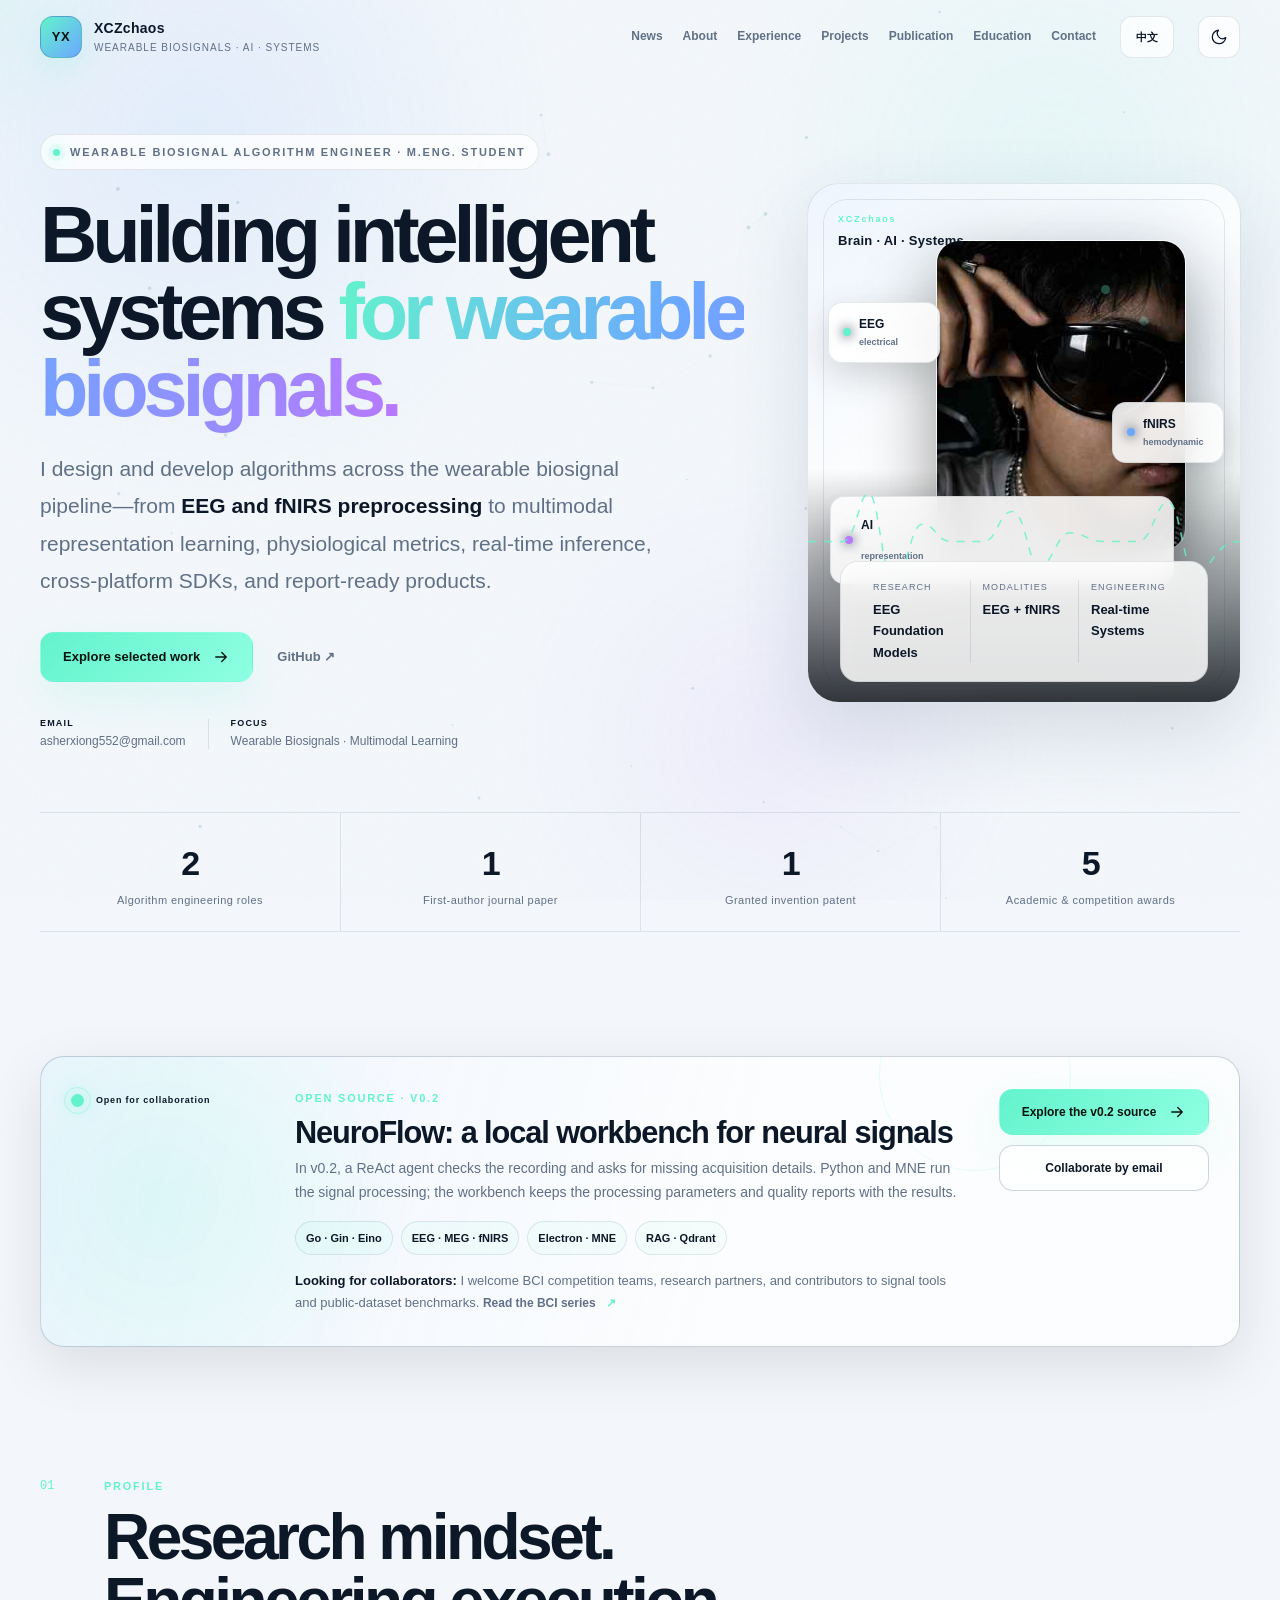
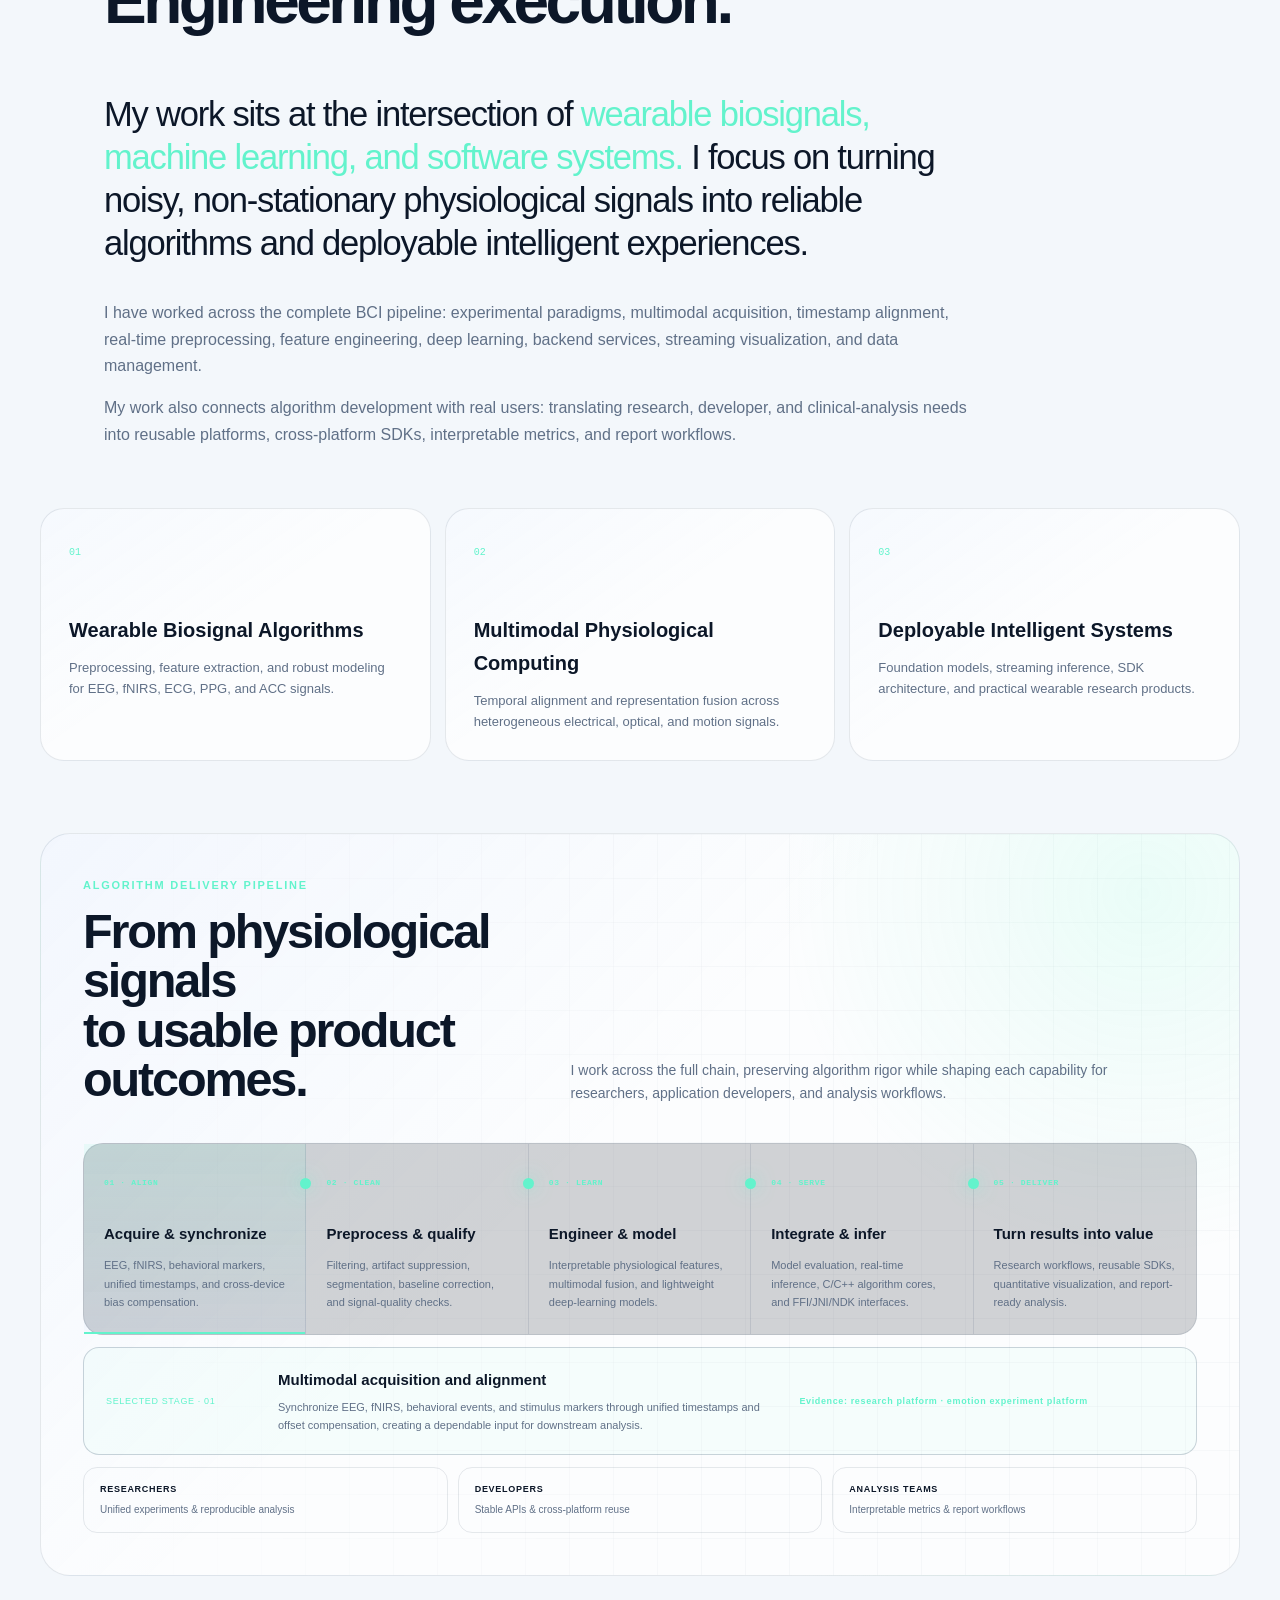
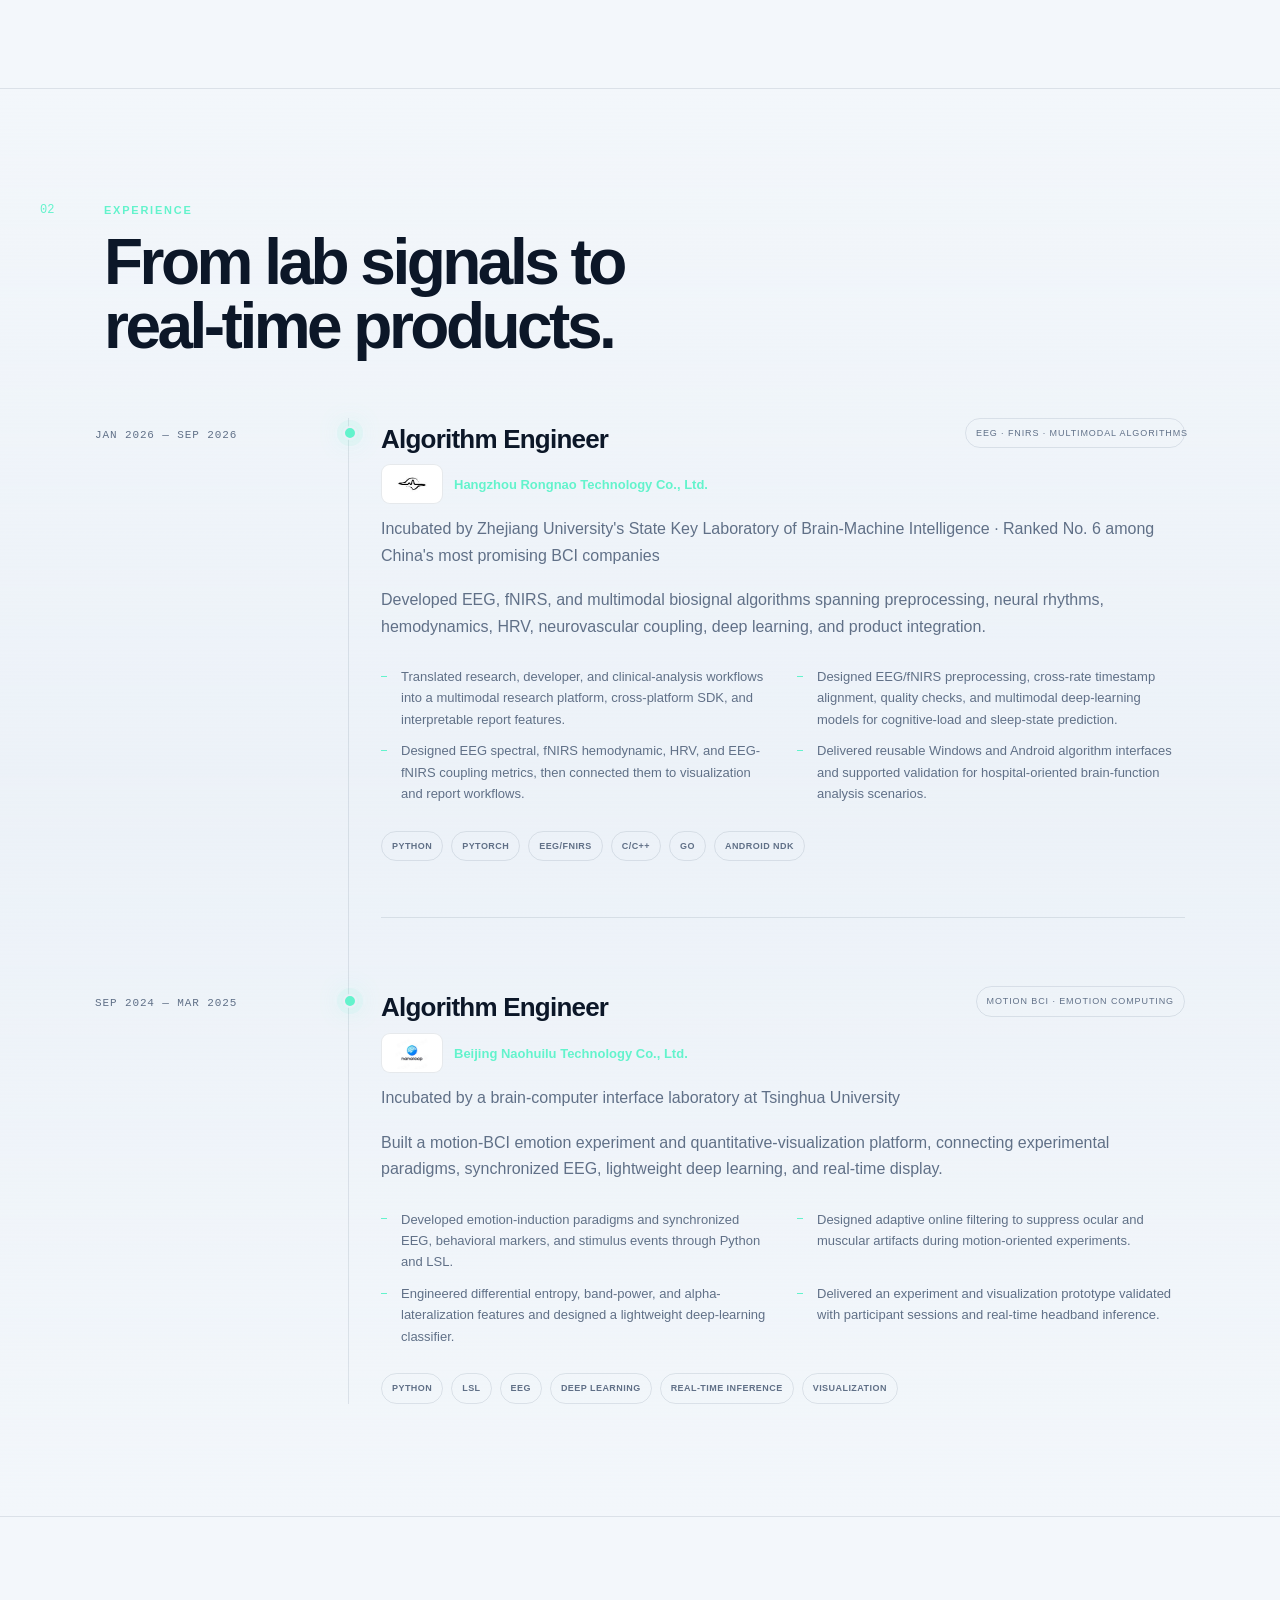
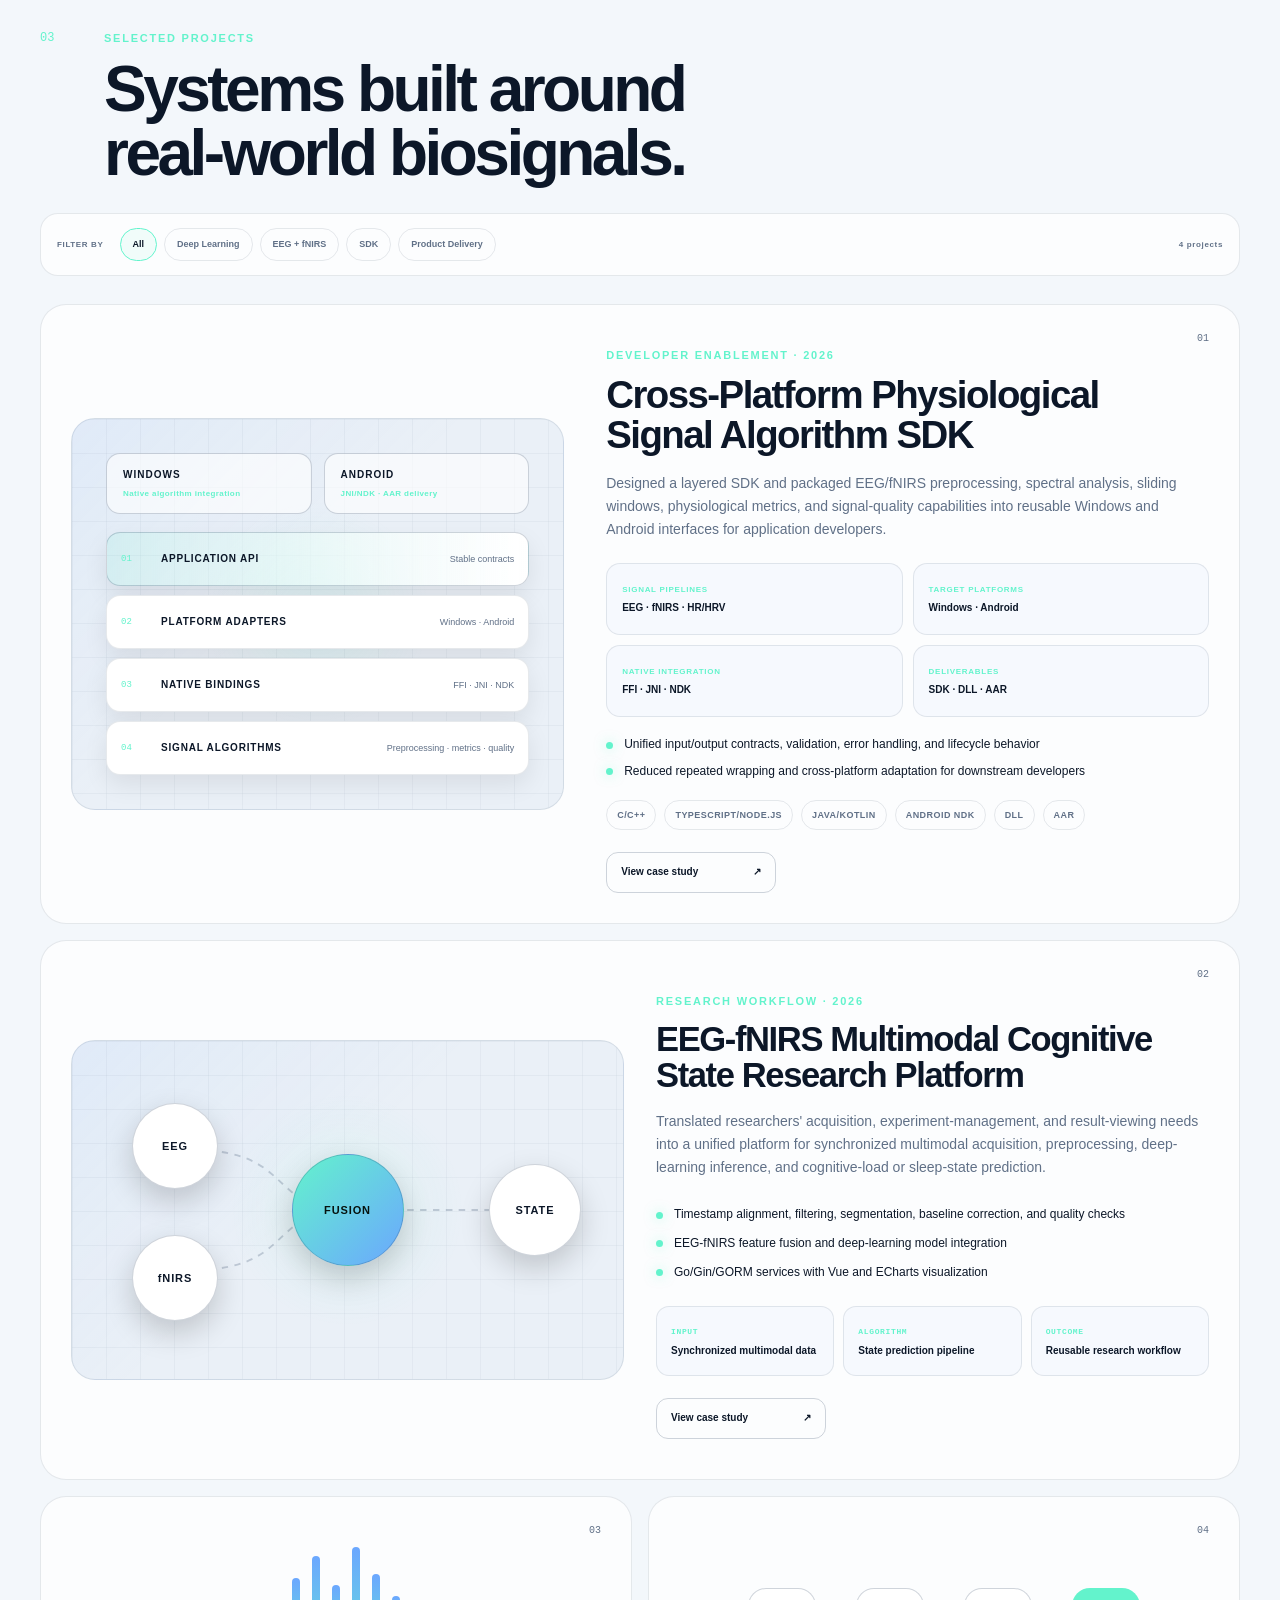
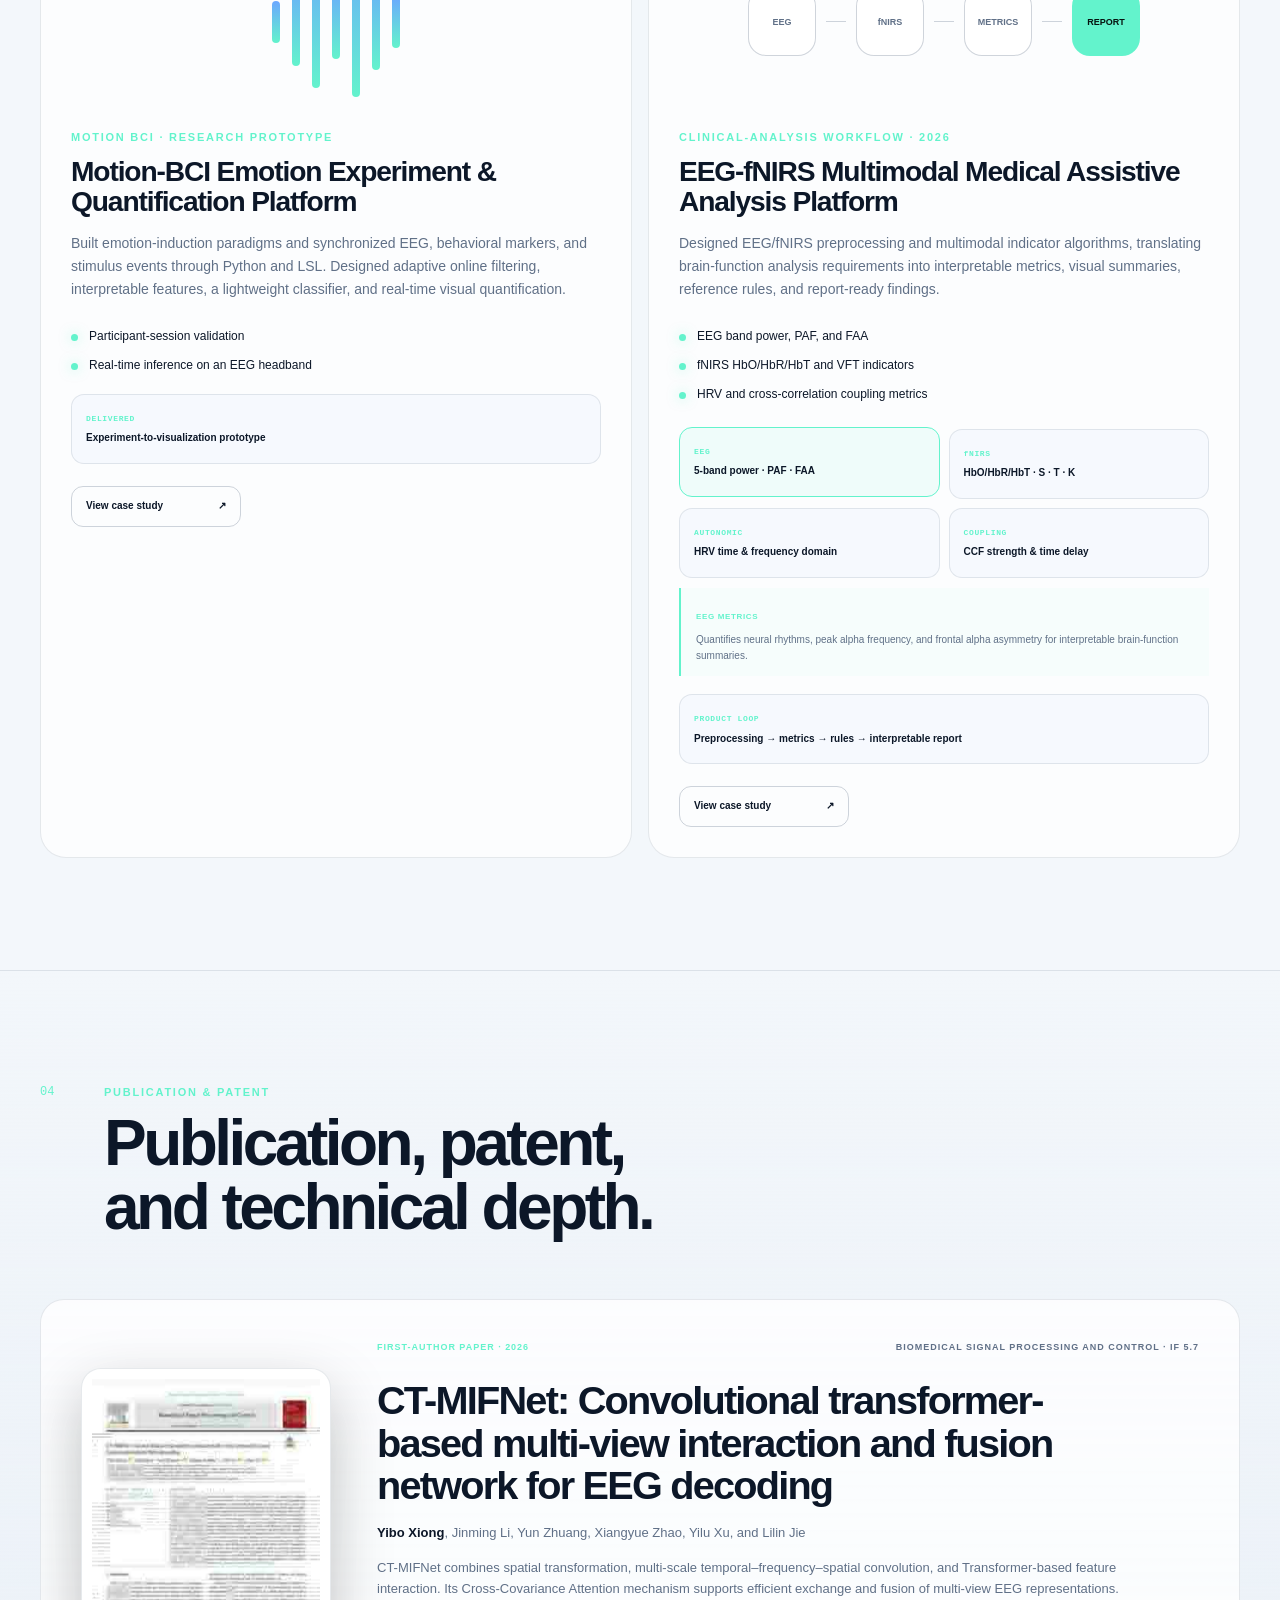
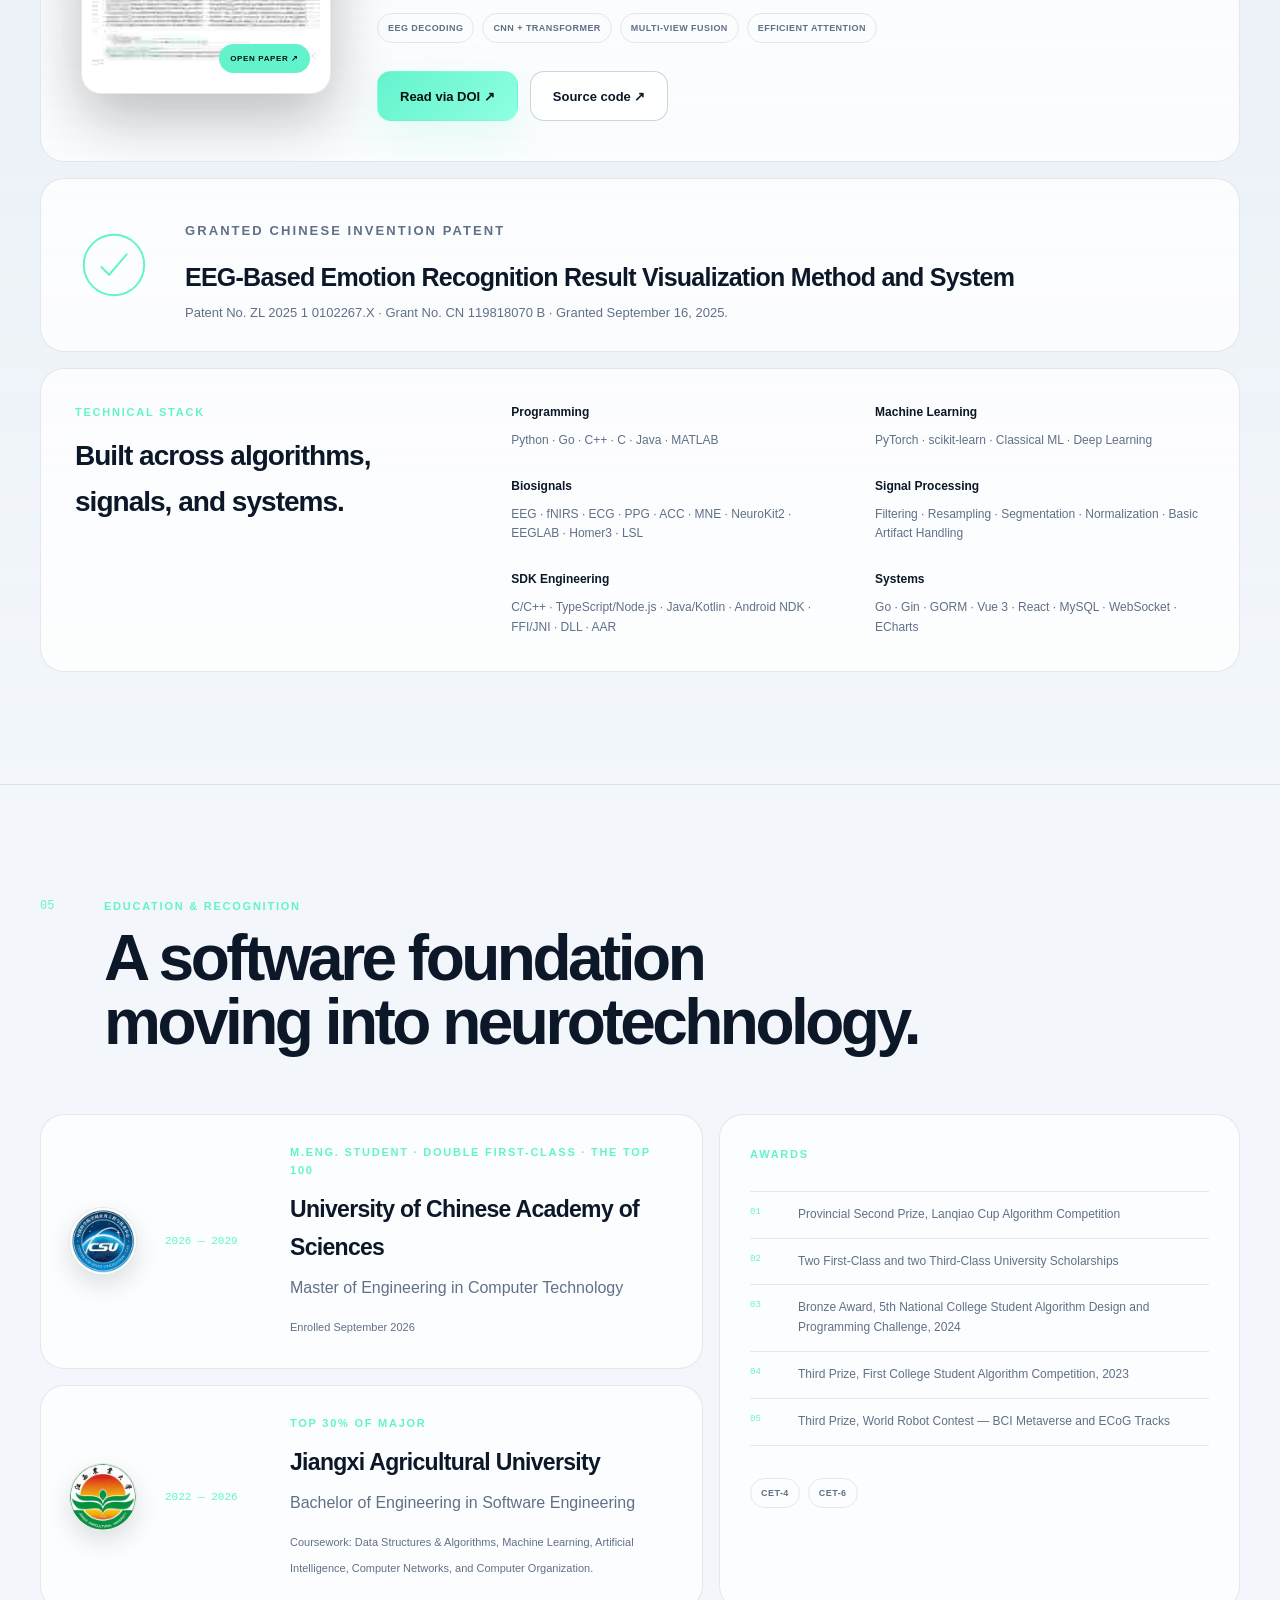
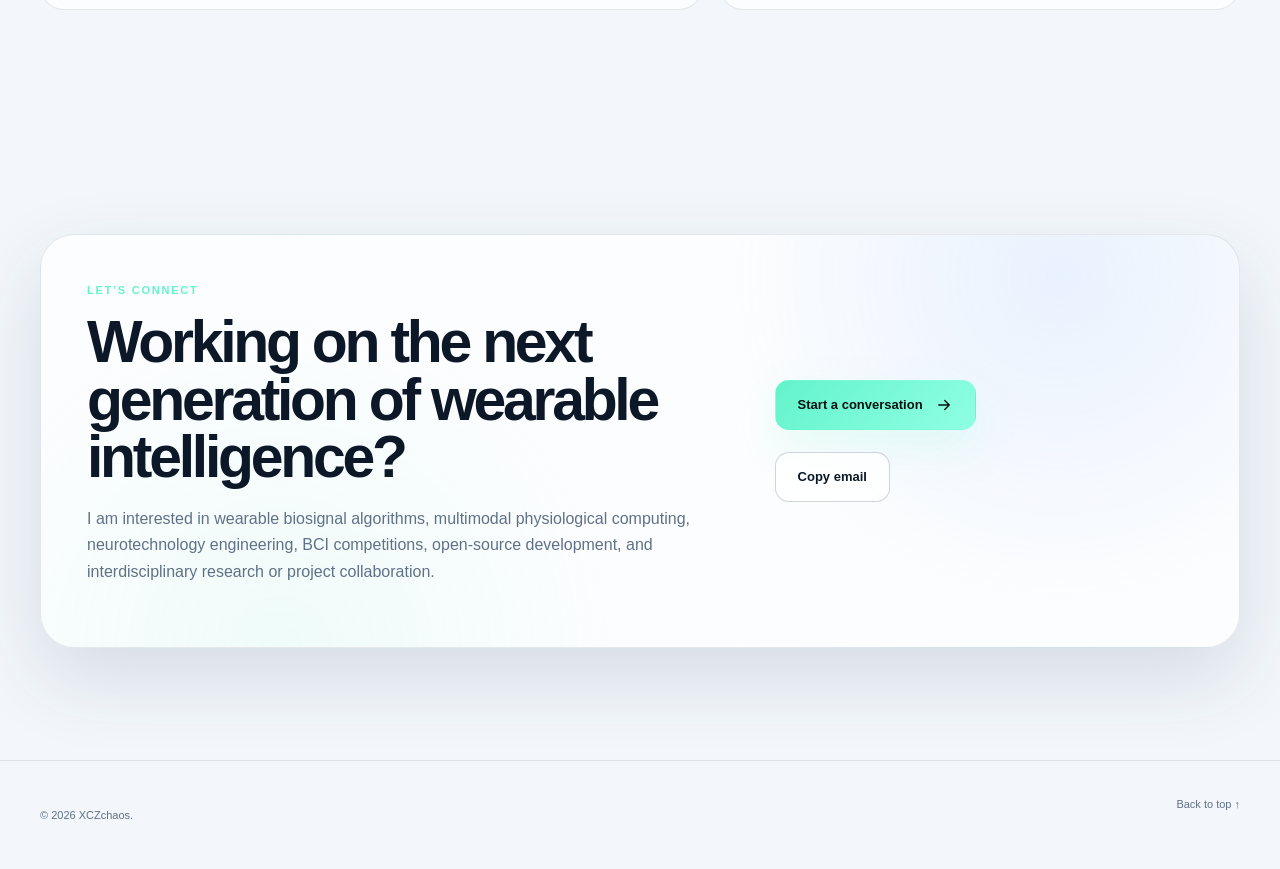
==== commit 67a835e4: "Restore the original portfolio design; keep new material in the BCI reading index Bring back the ori" ====
--- a/index.html
+++ b/index.html
@@ -21,7 +21,7 @@
     })();
   </script>
   <link rel="icon" href="assets/favicon.svg" type="image/svg+xml" />
-  <link rel="stylesheet" href="styles.css?v=20261114" />
+  <link rel="stylesheet" href="styles.css?v=classic-20261114" />
   <script type="application/ld+json">
   {
     "@context": "https://schema.org",
@@ -48,15 +48,17 @@
   <a class="skip-link" href="#main-content">Skip to content</a>
   <div class="scroll-progress" aria-hidden="true"><span></span></div>
 
-
+  <canvas id="neural-canvas" aria-hidden="true"></canvas>
+  <div class="noise" aria-hidden="true"></div>
+  <div class="cursor-glow" aria-hidden="true"></div>
 
   <header class="site-header">
     <nav class="nav container" aria-label="Primary navigation">
       <a class="brand" href="#top" aria-label="XCZchaos home">
-        <span class="brand-mark" aria-hidden="true"><svg viewBox="0 0 36 30" fill="none"><path d="M2 16h6l3-5 4 13 5-20 4 17 3-5h7" stroke="currentColor" stroke-width="2.3" stroke-linecap="round" stroke-linejoin="round"/></svg></span>
+        <span class="brand-mark">YX</span>
         <span class="brand-copy">
           <strong>XCZchaos</strong>
-          <small>Signal notebook</small>
+          <small>Wearable Biosignals · AI · Systems</small>
         </span>
       </a>
 
@@ -65,8 +67,7 @@
       </button>
 
       <div class="nav-links" id="site-sections">
-        <a href="#news">NeuroFlow</a>
-        <a href="#articles">Articles</a>
+        <a href="#news">News</a>
         <a href="#about">About</a>
         <a href="#experience">Experience</a>
         <a href="#work">Projects</a>
@@ -97,27 +98,69 @@
         <div class="hero-copy reveal">
           <div class="eyebrow">
             <span class="status-dot"></span>
-            Algorithm engineer · UCAS
-          </div>
-
-          <h1 class="notebook-title" data-i18n-ignore><span class="hero-title-en" lang="en">Wearable signal processing</span><span class="hero-title-zh" lang="zh-CN">可穿戴生理信号算法</span></h1>
-          <p class="notebook-lead">I work with EEG and fNIRS recordings: cleaning signals, modeling changes in cognitive and sleep states, and bringing the algorithms to Windows and Android products.</p>
+            Wearable Biosignal Algorithm Engineer · M.Eng. Student
+          </div>
+
+          <h1 class="hero-title-en"><span>Building intelligent systems</span> <span class="gradient-text">for wearable biosignals.</span></h1>
+          <h1 class="hero-title-zh" data-i18n-ignore>构建智能系统面向可穿戴生理信号。</h1>
+
+          <p class="hero-lead hero-lead-en">I design and develop algorithms across the wearable biosignal pipeline—from <strong>EEG and fNIRS preprocessing</strong> to multimodal representation learning, physiological metrics, real-time inference, cross-platform SDKs, and report-ready products.</p>
+          <p class="hero-lead hero-lead-zh" data-i18n-ignore>我负责可穿戴生理信号全链路的算法设计与开发——涵盖<strong>EEG 与 fNIRS 预处理</strong>、多模态表征学习、生理指标计算、实时推理、跨平台 SDK 与报告产品化。</p>
+
           <div class="hero-actions">
             <a class="button button-primary" href="#work">
-              Explore projects
+              Explore selected work
               <svg viewBox="0 0 24 24" aria-hidden="true"><path d="M5 12h14M13 6l6 6-6 6"></path></svg>
             </a>
-            <a class="button button-ghost" href="#articles">Read the BCI series</a>
-          </div>
-
-          <p class="byline-links"><a href="https://github.com/XCZchaos" rel="me">@XCZchaos</a><span aria-hidden="true">/</span><a href="mailto:asherxiong552@gmail.com">asherxiong552@gmail.com</a></p>
-        </div>
-        <figure class="signal-plate" aria-labelledby="trace-title">
-          <figcaption class="plate-head"><img src="assets/portrait.jpg" width="56" height="70" alt="Portrait of the author" decoding="async" /><div><strong id="trace-title">Signal notebook</strong><p>Simulated recordings</p></div></figcaption>
-          <div class="trace-choices" role="group" aria-label="Choose a signal"><button type="button" data-trace="eeg" aria-pressed="true">EEG</button><button type="button" data-trace="ppg" aria-pressed="false">PPG</button><button type="button" data-trace="fnirs" aria-pressed="false">fNIRS</button></div>
-          <div class="trace-window"><svg viewBox="0 0 480 126" preserveAspectRatio="none" aria-hidden="true"><defs><pattern id="trace-grid" width="38" height="24" patternUnits="userSpaceOnUse" x="12" y="15"><path d="M 38 0 H 0 V 24" fill="none" stroke="currentColor" stroke-width=".7"/></pattern></defs><rect width="480" height="126" fill="url(#trace-grid)"/><path d="M12 63H468" class="trace-baseline"/><path data-wave="eeg" class="trace-wave" d="M12.00,60.44 L13.27,48.22 L14.53,38.87 L15.80,33.72 L17.07,33.12 L18.33,36.47 L19.60,42.52 L20.87,49.81 L22.13,57.07 L23.40,63.55 L24.67,68.99 L25.93,73.56 L27.20,77.45 L28.47,80.66 L29.73,82.78 L31.00,83.08 L32.27,80.69 L33.53,75.05 L34.80,66.20 L36.07,55.05 L37.33,43.28 L38.60,33.05 L39.87,26.50 L41.13,25.17 L42.40,29.62 L43.67,39.19 L44.93,52.18 L46.20,66.22 L47.47,78.90 L48.73,88.25 L50.00,93.21 L51.27,93.69 L52.53,90.44 L53.80,84.70 L55.07,77.73 L56.33,70.52 L57.60,63.58 L58.87,57.06 L60.13,50.91 L61.40,45.27 L62.67,40.58 L63.93,37.70 L65.20,37.67 L66.47,41.38 L67.73,49.15 L69.00,60.46 L70.27,73.88 L71.53,87.22 L72.80,98.03 L74.07,104.18 L75.33,104.37 L76.60,98.47 L77.87,87.58 L79.13,73.74 L80.40,59.44 L81.67,46.99 L82.93,38.08 L84.20,33.47 L85.47,33.00 L86.73,35.85 L88.00,40.93 L89.27,47.24 L90.53,54.14 L91.80,61.35 L93.07,68.78 L94.33,76.30 L95.60,83.43 L96.87,89.27 L98.13,92.59 L99.40,92.19 L100.67,87.23 L101.93,77.72 L103.20,64.62 L104.47,49.85 L105.73,35.91 L107.00,25.33 L108.27,20.06 L109.53,21.06 L110.80,27.98 L112.07,39.37 L113.33,53.03 L114.60,66.56 L115.87,77.91 L117.13,85.79 L118.40,89.82 L119.67,90.34 L120.93,88.16 L122.20,84.12 L123.47,78.86 L124.73,72.66 L126.00,65.56 L127.27,57.62 L128.53,49.19 L129.80,41.08 L131.07,34.56 L132.33,31.12 L133.60,32.03 L134.87,37.95 L136.13,48.55 L137.40,62.45 L138.67,77.43 L139.93,90.88 L141.20,100.40 L142.47,104.36 L143.73,102.29 L145.00,94.92 L146.27,83.94 L147.53,71.53 L148.80,59.80 L150.07,50.34 L151.33,43.97 L152.60,40.72 L153.87,40.08 L155.13,41.37 L156.40,44.08 L157.67,47.98 L158.93,53.16 L160.20,59.78 L161.47,67.78 L162.73,76.61 L164.00,85.14 L165.27,91.84 L166.53,95.08 L167.80,93.63 L169.07,87.10 L170.33,76.14 L171.60,62.42 L172.87,48.31 L174.13,36.32 L175.40,28.54 L176.67,26.10 L177.93,29.02 L179.20,36.24 L180.47,46.00 L181.73,56.32 L183.00,65.54 L184.27,72.61 L185.53,77.26 L186.80,79.74 L188.07,80.62 L189.33,80.36 L190.60,79.11 L191.87,76.65 L193.13,72.57 L194.40,66.56 L195.67,58.76 L196.93,49.92 L198.20,41.43 L199.47,34.99 L200.73,32.24 L202.00,34.25 L203.27,41.11 L204.53,51.87 L205.80,64.65 L207.07,77.13 L208.33,87.04 L209.60,92.77 L210.87,93.69 L212.13,90.23 L213.40,83.67 L214.67,75.68 L215.93,67.87 L217.20,61.38 L218.47,56.65 L219.73,53.55 L221.00,51.57 L222.27,50.25 L223.53,49.41 L224.80,49.32 L226.07,50.58 L227.33,53.84 L228.60,59.44 L229.87,67.11 L231.13,75.83 L232.40,84.03 L233.67,89.91 L234.93,91.92 L236.20,89.29 L237.47,82.21 L238.73,71.94 L240.00,60.44 L241.27,49.89 L242.53,42.19 L243.80,38.43 L245.07,38.75 L246.33,42.37 L247.60,47.95 L248.87,54.01 L250.13,59.40 L251.40,63.55 L252.67,66.49 L253.93,68.69 L255.20,70.67 L256.47,72.70 L257.73,74.59 L259.00,75.66 L260.27,75.03 L261.53,71.96 L262.80,66.20 L264.07,58.30 L265.33,49.53 L266.60,41.66 L267.87,36.49 L269.13,35.37 L270.40,38.77 L271.67,46.11 L272.93,55.92 L274.20,66.22 L275.47,75.02 L276.73,80.85 L278.00,83.09 L279.27,82.02 L280.53,78.61 L281.80,74.15 L283.07,69.81 L284.33,66.25 L285.60,63.58 L286.87,61.42 L288.13,59.19 L289.40,56.53 L290.67,53.51 L291.93,50.74 L293.20,49.23 L294.47,50.02 L295.73,53.78 L297.00,60.46 L298.27,69.19 L299.53,78.35 L300.80,86.03 L302.07,90.47 L303.33,90.59 L304.60,86.31 L305.87,78.52 L307.13,68.91 L308.40,59.44 L309.67,51.84 L310.93,47.22 L312.20,45.79 L313.47,47.02 L314.73,49.87 L316.00,53.25 L317.27,56.38 L318.53,59.00 L319.80,61.35 L321.07,63.95 L322.33,67.23 L323.60,71.25 L324.87,75.46 L326.13,78.84 L327.40,80.15 L328.67,78.34 L329.93,73.01 L331.20,64.62 L332.47,54.50 L333.73,44.59 L335.00,36.94 L336.27,33.17 L337.53,34.05 L338.80,39.31 L340.07,47.70 L341.33,57.42 L342.60,66.56 L343.87,73.61 L345.13,77.81 L346.40,79.19 L347.67,78.41 L348.93,76.39 L350.20,73.91 L351.47,71.39 L352.73,68.75 L354.00,65.56 L355.27,61.41 L356.53,56.19 L357.80,50.33 L359.07,44.89 L360.33,41.24 L361.60,40.75 L362.87,44.28 L364.13,51.85 L365.40,62.45 L366.67,74.29 L367.93,85.13 L369.20,92.85 L370.47,96.01 L371.73,94.19 L373.00,88.01 L374.27,78.97 L375.53,68.97 L376.80,59.80 L378.07,52.73 L379.33,48.28 L380.60,46.29 L381.87,46.15 L383.13,47.18 L384.40,48.94 L385.67,51.41 L386.93,54.89 L388.20,59.78 L389.47,66.24 L390.73,73.90 L392.00,81.75 L393.27,88.26 L394.53,91.79 L395.80,90.99 L397.07,85.33 L398.33,75.30 L399.60,62.42 L400.87,48.95 L402.13,37.33 L403.40,29.63 L404.67,27.05 L405.93,29.68 L407.20,36.56 L408.47,46.04 L409.73,56.24 L411.00,65.54 L412.27,72.90 L413.53,77.99 L414.80,80.98 L416.07,82.33 L417.33,82.36 L418.60,81.13 L419.87,78.34 L421.13,73.57 L422.40,66.56 L423.67,57.56 L424.93,47.49 L426.20,37.89 L427.47,30.69 L428.73,27.66 L430.00,29.97 L431.27,37.75 L432.53,49.99 L433.80,64.65 L435.07,79.20 L436.33,91.10 L437.60,98.47 L438.87,100.44 L440.13,97.24 L441.40,90.05 L442.67,80.58 L443.93,70.57 L445.20,61.38 L446.47,53.79 L447.73,48.01 L449.00,43.91 L450.27,41.30 L451.53,40.24 L452.80,41.06 L454.07,44.31 L455.33,50.43 L456.60,59.44 L457.87,70.66 L459.13,82.64 L460.40,93.38 L461.67,100.73 L462.93,102.93 L464.20,99.12 L465.47,89.63 L466.73,75.95 L468.00,60.44"/><path data-wave="ppg" class="trace-wave" d="M12.00,93.68 L13.27,93.29 L14.53,92.55 L15.80,91.22 L17.07,89.00 L18.33,85.53 L19.60,80.52 L20.87,73.80 L22.13,65.50 L23.40,56.15 L24.67,46.67 L25.93,38.26 L27.20,32.16 L28.47,29.34 L29.73,30.25 L31.00,34.62 L32.27,41.61 L33.53,49.98 L34.80,58.39 L36.07,65.75 L37.33,71.36 L38.60,74.94 L39.87,76.63 L41.13,76.80 L42.40,75.96 L43.67,74.64 L44.93,73.29 L46.20,72.28 L47.47,71.86 L48.73,72.15 L50.00,73.15 L51.27,74.80 L52.53,76.93 L53.80,79.35 L55.07,81.87 L56.33,84.31 L57.60,86.53 L58.87,88.44 L60.13,90.01 L61.40,91.24 L62.67,92.16 L63.93,92.82 L65.20,93.27 L66.47,93.57 L67.73,93.76 L69.00,93.87 L70.27,93.94 L71.53,93.98 L72.80,94.00 L74.07,94.01 L75.33,94.02 L76.60,94.02 L77.87,94.02 L79.13,94.02 L80.40,94.02 L81.67,94.02 L82.93,94.02 L84.20,94.02 L85.47,94.02 L86.73,94.02 L88.00,93.68 L89.27,93.29 L90.53,92.55 L91.80,91.22 L93.07,89.00 L94.33,85.53 L95.60,80.52 L96.87,73.80 L98.13,65.50 L99.40,56.15 L100.67,46.67 L101.93,38.26 L103.20,32.16 L104.47,29.34 L105.73,30.25 L107.00,34.62 L108.27,41.61 L109.53,49.98 L110.80,58.39 L112.07,65.75 L113.33,71.36 L114.60,74.94 L115.87,76.63 L117.13,76.80 L118.40,75.96 L119.67,74.64 L120.93,73.29 L122.20,72.28 L123.47,71.86 L124.73,72.15 L126.00,73.15 L127.27,74.80 L128.53,76.93 L129.80,79.35 L131.07,81.87 L132.33,84.31 L133.60,86.53 L134.87,88.44 L136.13,90.01 L137.40,91.24 L138.67,92.16 L139.93,92.82 L141.20,93.27 L142.47,93.57 L143.73,93.76 L145.00,93.87 L146.27,93.94 L147.53,93.98 L148.80,94.00 L150.07,94.01 L151.33,94.02 L152.60,94.02 L153.87,94.02 L155.13,94.02 L156.40,94.02 L157.67,94.02 L158.93,94.02 L160.20,94.02 L161.47,94.02 L162.73,94.02 L164.00,93.68 L165.27,93.29 L166.53,92.55 L167.80,91.22 L169.07,89.00 L170.33,85.53 L171.60,80.52 L172.87,73.80 L174.13,65.50 L175.40,56.15 L176.67,46.67 L177.93,38.26 L179.20,32.16 L180.47,29.34 L181.73,30.25 L183.00,34.62 L184.27,41.61 L185.53,49.98 L186.80,58.39 L188.07,65.75 L189.33,71.36 L190.60,74.94 L191.87,76.63 L193.13,76.80 L194.40,75.96 L195.67,74.64 L196.93,73.29 L198.20,72.28 L199.47,71.86 L200.73,72.15 L202.00,73.15 L203.27,74.80 L204.53,76.93 L205.80,79.35 L207.07,81.87 L208.33,84.31 L209.60,86.53 L210.87,88.44 L212.13,90.01 L213.40,91.24 L214.67,92.16 L215.93,92.82 L217.20,93.27 L218.47,93.57 L219.73,93.76 L221.00,93.87 L222.27,93.94 L223.53,93.98 L224.80,94.00 L226.07,94.01 L227.33,94.02 L228.60,94.02 L229.87,94.02 L231.13,94.02 L232.40,94.02 L233.67,94.02 L234.93,94.02 L236.20,94.02 L237.47,94.02 L238.73,94.02 L240.00,93.68 L241.27,93.29 L242.53,92.55 L243.80,91.22 L245.07,89.00 L246.33,85.53 L247.60,80.52 L248.87,73.80 L250.13,65.50 L251.40,56.15 L252.67,46.67 L253.93,38.26 L255.20,32.16 L256.47,29.34 L257.73,30.25 L259.00,34.62 L260.27,41.61 L261.53,49.98 L262.80,58.39 L264.07,65.75 L265.33,71.36 L266.60,74.94 L267.87,76.63 L269.13,76.80 L270.40,75.96 L271.67,74.64 L272.93,73.29 L274.20,72.28 L275.47,71.86 L276.73,72.15 L278.00,73.15 L279.27,74.80 L280.53,76.93 L281.80,79.35 L283.07,81.87 L284.33,84.31 L285.60,86.53 L286.87,88.44 L288.13,90.01 L289.40,91.24 L290.67,92.16 L291.93,92.82 L293.20,93.27 L294.47,93.57 L295.73,93.76 L297.00,93.87 L298.27,93.94 L299.53,93.98 L300.80,94.00 L302.07,94.01 L303.33,94.02 L304.60,94.02 L305.87,94.02 L307.13,94.02 L308.40,94.02 L309.67,94.02 L310.93,94.02 L312.20,94.02 L313.47,94.02 L314.73,94.02 L316.00,93.68 L317.27,93.29 L318.53,92.55 L319.80,91.22 L321.07,89.00 L322.33,85.53 L323.60,80.52 L324.87,73.80 L326.13,65.50 L327.40,56.15 L328.67,46.67 L329.93,38.26 L331.20,32.16 L332.47,29.34 L333.73,30.25 L335.00,34.62 L336.27,41.61 L337.53,49.98 L338.80,58.39 L340.07,65.75 L341.33,71.36 L342.60,74.94 L343.87,76.63 L345.13,76.80 L346.40,75.96 L347.67,74.64 L348.93,73.29 L350.20,72.28 L351.47,71.86 L352.73,72.15 L354.00,73.15 L355.27,74.80 L356.53,76.93 L357.80,79.35 L359.07,81.87 L360.33,84.31 L361.60,86.53 L362.87,88.44 L364.13,90.01 L365.40,91.24 L366.67,92.16 L367.93,92.82 L369.20,93.27 L370.47,93.57 L371.73,93.76 L373.00,93.87 L374.27,93.94 L375.53,93.98 L376.80,94.00 L378.07,94.01 L379.33,94.02 L380.60,94.02 L381.87,94.02 L383.13,94.02 L384.40,94.02 L385.67,94.02 L386.93,94.02 L388.20,94.02 L389.47,94.02 L390.73,94.02 L392.00,93.68 L393.27,93.29 L394.53,92.55 L395.80,91.22 L397.07,89.00 L398.33,85.53 L399.60,80.52 L400.87,73.80 L402.13,65.50 L403.40,56.15 L404.67,46.67 L405.93,38.26 L407.20,32.16 L408.47,29.34 L409.73,30.25 L411.00,34.62 L412.27,41.61 L413.53,49.98 L414.80,58.39 L416.07,65.75 L417.33,71.36 L418.60,74.94 L419.87,76.63 L421.13,76.80 L422.40,75.96 L423.67,74.64 L424.93,73.29 L426.20,72.28 L427.47,71.86 L428.73,72.15 L430.00,73.15 L431.27,74.80 L432.53,76.93 L433.80,79.35 L435.07,81.87 L436.33,84.31 L437.60,86.53 L438.87,88.44 L440.13,90.01 L441.40,91.24 L442.67,92.16 L443.93,92.82 L445.20,93.27 L446.47,93.57 L447.73,93.76 L449.00,93.87 L450.27,93.94 L451.53,93.98 L452.80,94.00 L454.07,94.01 L455.33,94.02 L456.60,94.02 L457.87,94.02 L459.13,94.02 L460.40,94.02 L461.67,94.02 L462.93,94.02 L464.20,94.02 L465.47,94.02 L466.73,94.02 L468.00,93.68" style="display:none"/><path data-wave="fnirs" class="trace-wave" d="M12.00,83.21 L13.27,83.21 L14.53,83.21 L15.80,83.21 L17.07,83.21 L18.33,83.21 L19.60,83.21 L20.87,83.21 L22.13,83.21 L23.40,83.21 L24.67,83.21 L25.93,83.21 L27.20,83.21 L28.47,83.21 L29.73,83.21 L31.00,83.21 L32.27,83.21 L33.53,83.21 L34.80,83.21 L36.07,83.21 L37.33,83.21 L38.60,83.21 L39.87,83.21 L41.13,83.21 L42.40,83.21 L43.67,83.21 L44.93,83.21 L46.20,83.21 L47.47,83.21 L48.73,83.21 L50.00,83.21 L51.27,83.21 L52.53,83.21 L53.80,83.21 L55.07,83.21 L56.33,83.21 L57.60,83.21 L58.87,83.21 L60.13,83.19 L61.40,83.14 L62.67,83.06 L63.93,82.92 L65.20,82.73 L66.47,82.48 L67.73,82.16 L69.00,81.78 L70.27,81.33 L71.53,80.80 L72.80,80.21 L74.07,79.56 L75.33,78.83 L76.60,78.05 L77.87,77.20 L79.13,76.30 L80.40,75.34 L81.67,74.33 L82.93,73.27 L84.20,72.18 L85.47,71.04 L86.73,69.87 L88.00,68.68 L89.27,67.45 L90.53,66.21 L91.80,64.95 L93.07,63.67 L94.33,62.39 L95.60,61.10 L96.87,59.81 L98.13,58.52 L99.40,57.24 L100.67,55.97 L101.93,54.71 L103.20,53.46 L104.47,52.23 L105.73,51.02 L107.00,49.83 L108.27,48.66 L109.53,47.52 L110.80,46.41 L112.07,45.33 L113.33,44.29 L114.60,43.27 L115.87,42.29 L117.13,41.34 L118.40,40.43 L119.67,39.56 L120.93,38.73 L122.20,37.93 L123.47,37.17 L124.73,36.46 L126.00,35.78 L127.27,35.14 L128.53,34.54 L129.80,33.98 L131.07,33.46 L132.33,32.98 L133.60,32.54 L134.87,32.13 L136.13,31.77 L137.40,31.44 L138.67,31.15 L139.93,30.90 L141.20,30.68 L142.47,30.50 L143.73,30.36 L145.00,30.24 L146.27,30.16 L147.53,30.12 L148.80,30.10 L150.07,30.12 L151.33,30.16 L152.60,30.24 L153.87,30.34 L155.13,30.47 L156.40,30.63 L157.67,30.81 L158.93,31.01 L160.20,31.24 L161.47,31.50 L162.73,31.77 L164.00,32.07 L165.27,32.38 L166.53,32.72 L167.80,33.07 L169.07,33.44 L170.33,33.83 L171.60,34.23 L172.87,34.65 L174.13,35.08 L175.40,35.52 L176.67,35.98 L177.93,36.45 L179.20,36.93 L180.47,37.42 L181.73,37.92 L183.00,38.43 L184.27,38.95 L185.53,39.48 L186.80,40.01 L188.07,40.55 L189.33,41.09 L190.60,41.65 L191.87,42.20 L193.13,42.76 L194.40,43.33 L195.67,43.89 L196.93,44.47 L198.20,45.04 L199.47,45.61 L200.73,46.19 L202.00,46.77 L203.27,47.35 L204.53,47.93 L205.80,48.51 L207.07,49.09 L208.33,49.68 L209.60,50.26 L210.87,50.84 L212.13,51.42 L213.40,52.00 L214.67,52.57 L215.93,53.15 L217.20,53.73 L218.47,54.30 L219.73,54.87 L221.00,55.44 L222.27,56.01 L223.53,56.58 L224.80,57.14 L226.07,57.70 L227.33,58.26 L228.60,58.82 L229.87,59.37 L231.13,59.92 L232.40,60.47 L233.67,61.02 L234.93,61.56 L236.20,62.11 L237.47,62.64 L238.73,63.18 L240.00,63.71 L241.27,64.24 L242.53,64.77 L243.80,65.29 L245.07,65.81 L246.33,66.32 L247.60,66.84 L248.87,67.35 L250.13,67.85 L251.40,68.35 L252.67,68.85 L253.93,69.34 L255.20,69.83 L256.47,70.31 L257.73,70.79 L259.00,71.26 L260.27,71.73 L261.53,72.19 L262.80,72.65 L264.07,73.10 L265.33,73.55 L266.60,73.99 L267.87,74.42 L269.13,74.84 L270.40,75.26 L271.67,75.67 L272.93,76.07 L274.20,76.47 L275.47,76.85 L276.73,77.23 L278.00,77.60 L279.27,77.96 L280.53,78.31 L281.80,78.66 L283.07,78.99 L284.33,79.31 L285.60,79.62 L286.87,79.92 L288.13,80.22 L289.40,80.50 L290.67,80.77 L291.93,81.03 L293.20,81.27 L294.47,81.51 L295.73,81.74 L297.00,81.95 L298.27,82.16 L299.53,82.35 L300.80,82.53 L302.07,82.71 L303.33,82.87 L304.60,83.02 L305.87,83.15 L307.13,83.28 L308.40,83.40 L309.67,83.51 L310.93,83.61 L312.20,83.69 L313.47,83.77 L314.73,83.84 L316.00,83.90 L317.27,83.96 L318.53,84.00 L319.80,84.04 L321.07,84.07 L322.33,84.09 L323.60,84.10 L324.87,84.11 L326.13,84.11 L327.40,84.11 L328.67,84.10 L329.93,84.08 L331.20,84.06 L332.47,84.04 L333.73,84.01 L335.00,83.98 L336.27,83.95 L337.53,83.91 L338.80,83.87 L340.07,83.83 L341.33,83.79 L342.60,83.74 L343.87,83.70 L345.13,83.65 L346.40,83.61 L347.67,83.56 L348.93,83.51 L350.20,83.46 L351.47,83.42 L352.73,83.37 L354.00,83.32 L355.27,83.28 L356.53,83.23 L357.80,83.19 L359.07,83.15 L360.33,83.11 L361.60,83.07 L362.87,83.03 L364.13,83.00 L365.40,82.97 L366.67,82.93 L367.93,82.90 L369.20,82.88 L370.47,82.85 L371.73,82.82 L373.00,82.80 L374.27,82.78 L375.53,82.76 L376.80,82.74 L378.07,82.73 L379.33,82.71 L380.60,82.70 L381.87,82.69 L383.13,82.68 L384.40,82.67 L385.67,82.67 L386.93,82.66 L388.20,82.66 L389.47,82.66 L390.73,82.66 L392.00,82.66 L393.27,82.66 L394.53,82.66 L395.80,82.66 L397.07,82.66 L398.33,82.67 L399.60,82.67 L400.87,82.68 L402.13,82.68 L403.40,82.69 L404.67,82.70 L405.93,82.71 L407.20,82.71 L408.47,82.72 L409.73,82.73 L411.00,82.74 L412.27,82.75 L413.53,82.76 L414.80,82.77 L416.07,82.78 L417.33,82.79 L418.60,82.79 L419.87,82.80 L421.13,82.81 L422.40,82.82 L423.67,82.83 L424.93,82.84 L426.20,82.85 L427.47,82.86 L428.73,82.87 L430.00,82.88 L431.27,82.89 L432.53,82.90 L433.80,82.91 L435.07,82.91 L436.33,82.92 L437.60,82.93 L438.87,82.94 L440.13,82.95 L441.40,82.95 L442.67,82.96 L443.93,82.97 L445.20,82.98 L446.47,82.98 L447.73,82.99 L449.00,83.00 L450.27,83.00 L451.53,83.01 L452.80,83.02 L454.07,83.02 L455.33,83.03 L456.60,83.03 L457.87,83.04 L459.13,83.04 L460.40,83.05 L461.67,83.05 L462.93,83.06 L464.20,83.06 L465.47,83.07 L466.73,83.07 L468.00,83.08" style="display:none"/></svg><div class="trace-axis" aria-hidden="true"><span>0 s</span><span id="trace-mid">1 s</span><span id="trace-end">2 s</span></div></div>
-          <p class="trace-caption" aria-live="polite" aria-atomic="true"><span data-trace-note="eeg">EEG · A simulated 10 Hz rhythm in a two-second window.</span><span data-trace-note="ppg" hidden>PPG · Six simulated pulses, each with a fast rise and a slower return.</span><span data-trace-note="fnirs" hidden>fNIRS · A slow, simulated change in oxygenated hemoglobin after a stimulus.</span></p>
-        </figure>
+            <a class="button button-ghost" href="https://github.com/XCZchaos" target="_blank" rel="noopener">GitHub ↗</a>
+          </div>
+
+          <div class="hero-meta">
+            <a href="mailto:asherxiong552@gmail.com">
+              <span>Email</span>
+              asherxiong552@gmail.com
+            </a>
+            <span class="meta-divider"></span>
+            <span>
+              <span>Focus</span>
+              Wearable Biosignals · Multimodal Learning
+            </span>
+          </div>
+        </div>
+
+        <div class="hero-visual reveal" aria-label="Interactive neural signal visualization">
+          <div class="orbital-card portrait-orbit">
+            <img class="hero-portrait" fetchpriority="high" decoding="async" src="assets/portrait.jpg" alt="Portrait of the author" />
+            <div class="portrait-shade"></div>
+            <div class="orbital-ring ring-one"></div>
+            <div class="orbital-ring ring-two"></div>
+            <div class="portrait-signature"><span>XCZchaos</span><strong>Brain · AI · Systems</strong></div>
+            <div class="signal-chip chip-eeg"><span class="chip-dot"></span>EEG<small>electrical</small></div>
+            <div class="signal-chip chip-fnirs"><span class="chip-dot"></span>fNIRS<small>hemodynamic</small></div>
+            <div class="signal-chip chip-ai"><span class="chip-dot"></span>AI<small>representation</small></div>
+            <svg class="wave wave-one" viewBox="0 0 520 140" preserveAspectRatio="none" aria-hidden="true"><path d="M0,74 C25,74 24,74 42,74 C58,74 61,18 73,18 C86,18 88,118 104,118 C120,118 122,54 138,54 C155,54 153,74 173,74 C191,74 195,74 212,74 C228,74 230,39 246,39 C263,39 264,102 279,102 C296,102 299,64 316,64 C334,64 337,74 356,74 C375,74 377,74 398,74 C415,74 419,28 434,28 C449,28 452,112 468,112 C485,112 489,74 520,74"></path></svg>
+            <div class="metric-panel"><div><small>Research</small><strong>EEG Foundation Models</strong></div><div><small>Modalities</small><strong>EEG + fNIRS</strong></div><div><small>Engineering</small><strong>Real-time Systems</strong></div></div>
+          </div>
+        </div>
+      </div>
+
+      <div class="container stat-strip reveal">
+        <article>
+          <strong data-count="2">2</strong>
+          <span>Algorithm engineering roles</span>
+        </article>
+        <article>
+          <strong data-count="1">1</strong>
+          <span>First-author journal paper</span>
+        </article>
+        <article>
+          <strong data-count="1">1</strong>
+          <span>Granted invention patent</span>
+        </article>
+        <article>
+          <strong data-count="5">5</strong>
+          <span>Academic & competition awards</span>
+        </article>
       </div>
     </section>
 
@@ -138,7 +181,7 @@
               <span>Electron · MNE</span>
               <span>RAG · Qdrant</span>
             </div>
-            <p class="news-collab"><strong>Looking for collaborators:</strong> I welcome BCI competition teams, research partners, and contributors to signal tools and public-dataset benchmarks.</p>
+            <p class="news-collab"><strong>Looking for collaborators:</strong> I welcome BCI competition teams, research partners, and contributors to signal tools and public-dataset benchmarks. <a id="articles" class="text-link" href="articles/">Read the BCI series <span aria-hidden="true">↗</span></a></p>
           </div>
           <div class="news-actions">
             <a class="button button-primary news-action" href="https://github.com/XCZchaos/NeuroFlow/tree/v0.2" target="_blank" rel="noopener">
@@ -150,8 +193,6 @@
         </article>
       </div>
     </section>
-
-    <section id="articles" class="notes-section" aria-labelledby="notes-title"><div class="container notes-layout"><header><p class="notes-credit">Shamboo / AI知识物语</p><h2 id="notes-title">BCI field notes</h2><p>Seven original articles in Chinese, with their derivations, code examples, illustrations, and references.</p></header><div class="notes-index"><div class="notes-part"><h3>Foundations</h3><ol start="1"><li><a href="https://xczchaos.shamboo2003.chatgpt.site/articles/bci/"><span class="entry-number" aria-hidden="true">01</span><span>Brain–computer interfaces: concepts and history</span></a></li><li><a href="https://xczchaos.shamboo2003.chatgpt.site/articles/eeg/"><span class="entry-number" aria-hidden="true">02</span><span>Understanding the origins of EEG</span></a></li></ol></div><div class="notes-part"><h3>Signal methods</h3><ol start="3"><li><a href="https://xczchaos.shamboo2003.chatgpt.site/articles/preprocessing/"><span class="entry-number" aria-hidden="true">03</span><span>EEG preprocessing: from raw recordings to usable data</span></a></li><li><a href="https://xczchaos.shamboo2003.chatgpt.site/articles/features/"><span class="entry-number" aria-hidden="true">04</span><span>From waveforms to machine learning: EEG feature extraction</span></a></li></ol></div><div class="notes-part"><h3>Models and sleep</h3><ol start="5"><li><a href="https://xczchaos.shamboo2003.chatgpt.site/articles/cnn/"><span class="entry-number" aria-hidden="true">05</span><span>How CNNs learn features from EEG</span></a></li><li><a href="https://xczchaos.shamboo2003.chatgpt.site/articles/transformer/"><span class="entry-number" aria-hidden="true">06</span><span>From attention to EEG decoding with Transformers</span></a></li><li><a href="https://xczchaos.shamboo2003.chatgpt.site/articles/sleep/"><span class="entry-number" aria-hidden="true">07</span><span>From sleep architecture to EEG sleep staging</span></a></li></ol></div></div></div></section>
 
     <section class="section" id="about">
       <div class="container">
@@ -472,7 +513,7 @@
 
         <div class="research-grid">
           <article class="publication-card publication-feature reveal">
-            <a class="paper-preview" href="https://doi.org/10.1016/j.bspc.2025.108421" target="_blank" rel="noopener" aria-label="Open CT-MIFNet paper via DOI"><img src="assets/paper-cover.jpg" width="300" height="400" loading="lazy" decoding="async" alt="First page of the CT-MIFNet journal paper" /><span>OPEN PAPER ↗</span></a>
+            <a class="paper-preview" href="https://doi.org/10.1016/j.bspc.2025.108421" target="_blank" rel="noopener" aria-label="Open CT-MIFNet paper via DOI"><img src="assets/paper-cover.jpg" loading="lazy" decoding="async" alt="First page of the CT-MIFNet journal paper" /><span>OPEN PAPER ↗</span></a>
             <div class="publication-copy">
               <div class="pub-topline"><span>FIRST-AUTHOR PAPER · 2026</span><span>Biomedical Signal Processing and Control · IF 5.7</span></div>
               <h3>CT-MIFNet: Convolutional transformer-based multi-view interaction and fusion network for EEG decoding</h3>
@@ -546,13 +587,13 @@
         <div class="education-grid">
           <div class="education-list">
             <article class="education-card reveal">
-              <img class="edu-logo" loading="lazy" decoding="async" src="assets/csu-mark.jpg" width="160" height="160" alt="Center for Space Utilization, Chinese Academy of Sciences logo" />
+              <img class="edu-logo" loading="lazy" decoding="async" src="assets/csu-mark.jpg" alt="Center for Space Utilization, Chinese Academy of Sciences logo" />
               <div class="edu-year">2026 — 2029</div>
               <div><p class="project-type">M.Eng. student · Double First-Class · THE Top 100</p><h3>University of Chinese Academy of Sciences</h3><p>Master of Engineering in Computer Technology</p><small>Enrolled September 2026</small></div>
             </article>
 
             <article class="education-card reveal">
-              <img class="edu-logo" loading="lazy" decoding="async" src="assets/jxau-mark.jpg" width="160" height="160" alt="Jiangxi Agricultural University logo" />
+              <img class="edu-logo" loading="lazy" decoding="async" src="assets/jxau-mark.jpg" alt="Jiangxi Agricultural University logo" />
               <div class="edu-year">2022 — 2026</div>
               <div><p class="project-type">Top 30% of major</p><h3>Jiangxi Agricultural University</h3><p>Bachelor of Engineering in Software Engineering</p><small>Coursework: Data Structures & Algorithms, Machine Learning, Artificial Intelligence, Computer Networks, and Computer Organization.</small></div>
             </article>
@@ -623,8 +664,8 @@
     </div>
   </footer>
 
-  <noscript><style>.reveal{opacity:1;transform:none}.trace-choices,.nav-toggle,.theme-toggle,.language-toggle{display:none}.nav .nav-links{display:flex;position:static;visibility:visible;opacity:1;pointer-events:auto;transform:none;flex-wrap:wrap;gap:.5em;box-shadow:none}.nav{height:auto;flex-wrap:wrap;padding-block:.5rem}.site-header{position:static}.hero{padding-top:2rem}.nav-links a{padding:.35rem}</style></noscript>
-  <script src="i18n.js?v=20261114"></script>
-  <script src="script.js?v=20261114"></script>
+  <noscript><style>.reveal{opacity:1;transform:none}</style></noscript>
+  <script src="i18n.js?v=classic-20261114"></script>
+  <script src="script.js?v=classic-20261114"></script>
 </body>
 </html>
--- a/styles.css
+++ b/styles.css
@@ -3634,66 +3634,3 @@
     animation: none;
   }
 }
-
-/* A compact signal notebook above the existing project archive. */
-html[data-theme="light"] { --accent:#116772; --accent-2:#2d5995; --accent-3:#7d497d; --muted:#475d70; }
-html[data-theme="light"] .button-primary { color:#fff; background:#145969; }
-.site-header { background:var(--bg); border-bottom:1px solid var(--line); }
-.brand-mark { color:var(--text); background:none; border:none; box-shadow:none; }
-.brand-mark svg { display:block; width:35px; height:32px; }
-.brand-copy strong { font-size:17px; letter-spacing:-.025em; }
-.brand-copy small { color:var(--muted); font-size:12px; text-transform:none; letter-spacing:0; }
-.nav-links { gap:clamp(10px,1.3vw,23px); }
-.nav-links a { font-size:14px; }
-.nav-links a[aria-current="location"] { color:var(--text); }
-.hero.section { min-height:0; padding:clamp(115px,12vw,172px) 0 clamp(48px,6vw,82px); }
-.hero .hero-grid { display:grid; align-items:center; grid-template-columns:minmax(0,1.08fr) minmax(0,.92fr); gap:clamp(36px,6vw,90px); }
-.hero .eyebrow { display:flex; align-items:center; gap:.65em; margin:0 0 19px; width:fit-content; color:var(--muted); font-size:14px; background:none; border:0; border-radius:0; padding:0; letter-spacing:0; text-transform:none; }
-.hero .eyebrow .status-dot { width:19px; height:2px; border-radius:0; box-shadow:none; background:var(--accent); animation:none; }
-.hero h1.notebook-title,html[data-language="zh"] .hero h1.notebook-title { margin:0 0 22px; max-width:14ch; font-size:clamp(42px,4.8vw,72px); line-height:1.04; letter-spacing:-.054em; white-space:normal; text-wrap:balance; }
-html[data-language="zh"] .hero h1.notebook-title { max-width:100%; font-size:clamp(34px,3.65vw,55px); line-height:1.25; letter-spacing:0; }
-.hero h1.notebook-title .hero-title-zh { display:none; }
-html[data-language="zh"] .hero h1.notebook-title .hero-title-en { display:none; }
-html[data-language="zh"] .hero h1.notebook-title .hero-title-zh { display:inline; }
-.notebook-lead { max-width:54ch; margin:0 0 28px; color:var(--muted); font-size:clamp(17px,1.4vw,20px); line-height:1.72; }
-html[data-language="zh"] .notebook-lead { max-width:33em; line-height:1.85; }
-.hero-actions { margin:0; }
-.byline-links { display:flex; flex-wrap:wrap; gap:.4rem .8rem; margin:25px 0 0; font-size:14px; color:var(--muted); overflow-wrap:anywhere; }
-.byline-links a:hover,.notes-index a:hover { text-decoration:underline; text-underline-offset:.24em; }
-.signal-plate { --paper:#f4f6ef; --trace:#23697c; margin:0; padding:clamp(18px,2.2vw,30px); min-width:0; color:#18323e; background:var(--paper); border:1px solid #bbc9be; border-radius:16px; box-shadow:0 5px 0 -2px #a8b6a5; }
-.plate-head { display:flex; align-items:center; gap:14px; }
-.plate-head img { display:block; width:48px; height:60px; border-radius:5px; object-fit:cover; }
-.plate-head #trace-title { color:#213b47; font:600 clamp(21px,2.15vw,30px)/1.2 Georgia,'Songti SC','Noto Serif CJK SC',serif; }
-.plate-head p { color:#51646b; font-size:14px; margin:.3em 0 0; }
-.trace-choices { display:flex; flex-wrap:wrap; gap:5px; margin:20px 0 2px; }
-.trace-choices button { line-height:1.2; font-family:inherit; font-size:14px; font-weight:600; min-height:36px; padding:5px 12px; color:#42585f; border:1px solid transparent; border-radius:5px; background:transparent; cursor:pointer; }
-.trace-choices button[aria-pressed="true"] { border-color:#2f6573; color:#fff; background:#225566; }
-.trace-choices button:hover:not([aria-pressed="true"]) { border-color:#879e9f; }
-.trace-window { border-block:1px solid #bac9c3; padding:8px 0; }
-.trace-window svg { display:block; width:100%; height:clamp(88px,9.5vw,136px); color:#adbfb9; }
-.trace-baseline { stroke:#91a79f; stroke-width:.9; stroke-dasharray:4 4; }
-.trace-wave { fill:none; stroke:var(--trace); stroke-width:1.9; stroke-linejoin:round; stroke-linecap:round; vector-effect:non-scaling-stroke; }
-.trace-axis { display:flex; justify-content:space-between; padding:0 2.4%; color:#465c63; font-size:12px; font-variant-numeric:tabular-nums; }
-.trace-caption { min-height:2.8em; margin:13px 0 0; font-size:15px; line-height:1.5; color:#314a54; }
-.notes-section { padding:clamp(48px,7vw,100px) 0; scroll-margin-top:68px; }
-.notes-layout { display:grid; grid-template-columns:minmax(0,.78fr) minmax(0,1.22fr); gap:clamp(32px,7vw,100px); }
-.notes-layout header { align-self:start; }
-.notes-credit { margin:0 0 12px; font-size:15px; color:var(--accent); }
-.notes-layout h2 { margin:0 0 12px; color:var(--text); font-size:clamp(32px,3.8vw,55px); line-height:1.2; letter-spacing:-.035em; }
-.notes-layout header > p:last-child { margin:0; max-width:39ch; font-size:18px; line-height:1.7; color:var(--muted); }
-.notes-part + .notes-part { margin-top:24px; }
-.notes-part h3 { margin:0 0 6px; color:var(--muted); font-size:14px; font-weight:600; }
-.notes-part ol { list-style:none; padding:0; margin:0; }
-.notes-part li { border-top:1px solid var(--line-strong); }
-.notes-part li:last-child { border-bottom:1px solid var(--line-strong); }
-.notes-part a { display:grid; grid-template-columns:2em minmax(0,1fr); gap:.4rem; align-items:baseline; padding:.7rem 0; font-size:clamp(16px,1.55vw,20px); line-height:1.5; color:var(--text); }
-.entry-number { color:var(--accent); font-size:14px; font-variant-numeric:tabular-nums; }
-.signal-plate :focus-visible { outline:3px solid #805316; outline-offset:3px; }
-body :where(a,button,summary):focus-visible { outline:2px solid var(--accent-2); outline-offset:4px; }
-.edu-logo,.paper-preview img { height:auto; }
-[hidden] { display:none!important; }
-.reveal { opacity:1; transform:none; }
-@media (min-width:821px) and (max-width:1100px) {.nav{gap:10px}.nav-links{gap:10px}.brand-copy small{display:none}.nav-links a{font-size:13px}.brand-mark{width:28px}.brand{gap:4px}.nav.container{width:calc(100% - 30px)}}
-@media (max-width:820px) { .hero .hero-grid,.notes-layout { grid-template-columns:minmax(0,1fr); } .hero .hero-grid { gap:32px; } .signal-plate { width:min(100%,560px); } .nav-links:not(.open){visibility:hidden;} .nav-links.open{visibility:visible;max-height:calc(100dvh - 84px);overflow-y:auto;} .trace-window svg {height:115px;} .notes-layout {gap:25px;} }
-@media (max-width:480px) { .hero.section{padding-top:100px;} .trace-choices button{min-height:42px;} .byline-links{margin-top:19px;} .news-project-card .news-status{min-width:0;} }
-@media (prefers-reduced-motion:reduce) { html {scroll-behavior:auto;} *,*::before,*::after {animation-duration:.01ms!important;animation-iteration-count:1!important;transition-duration:.01ms!important;} }
